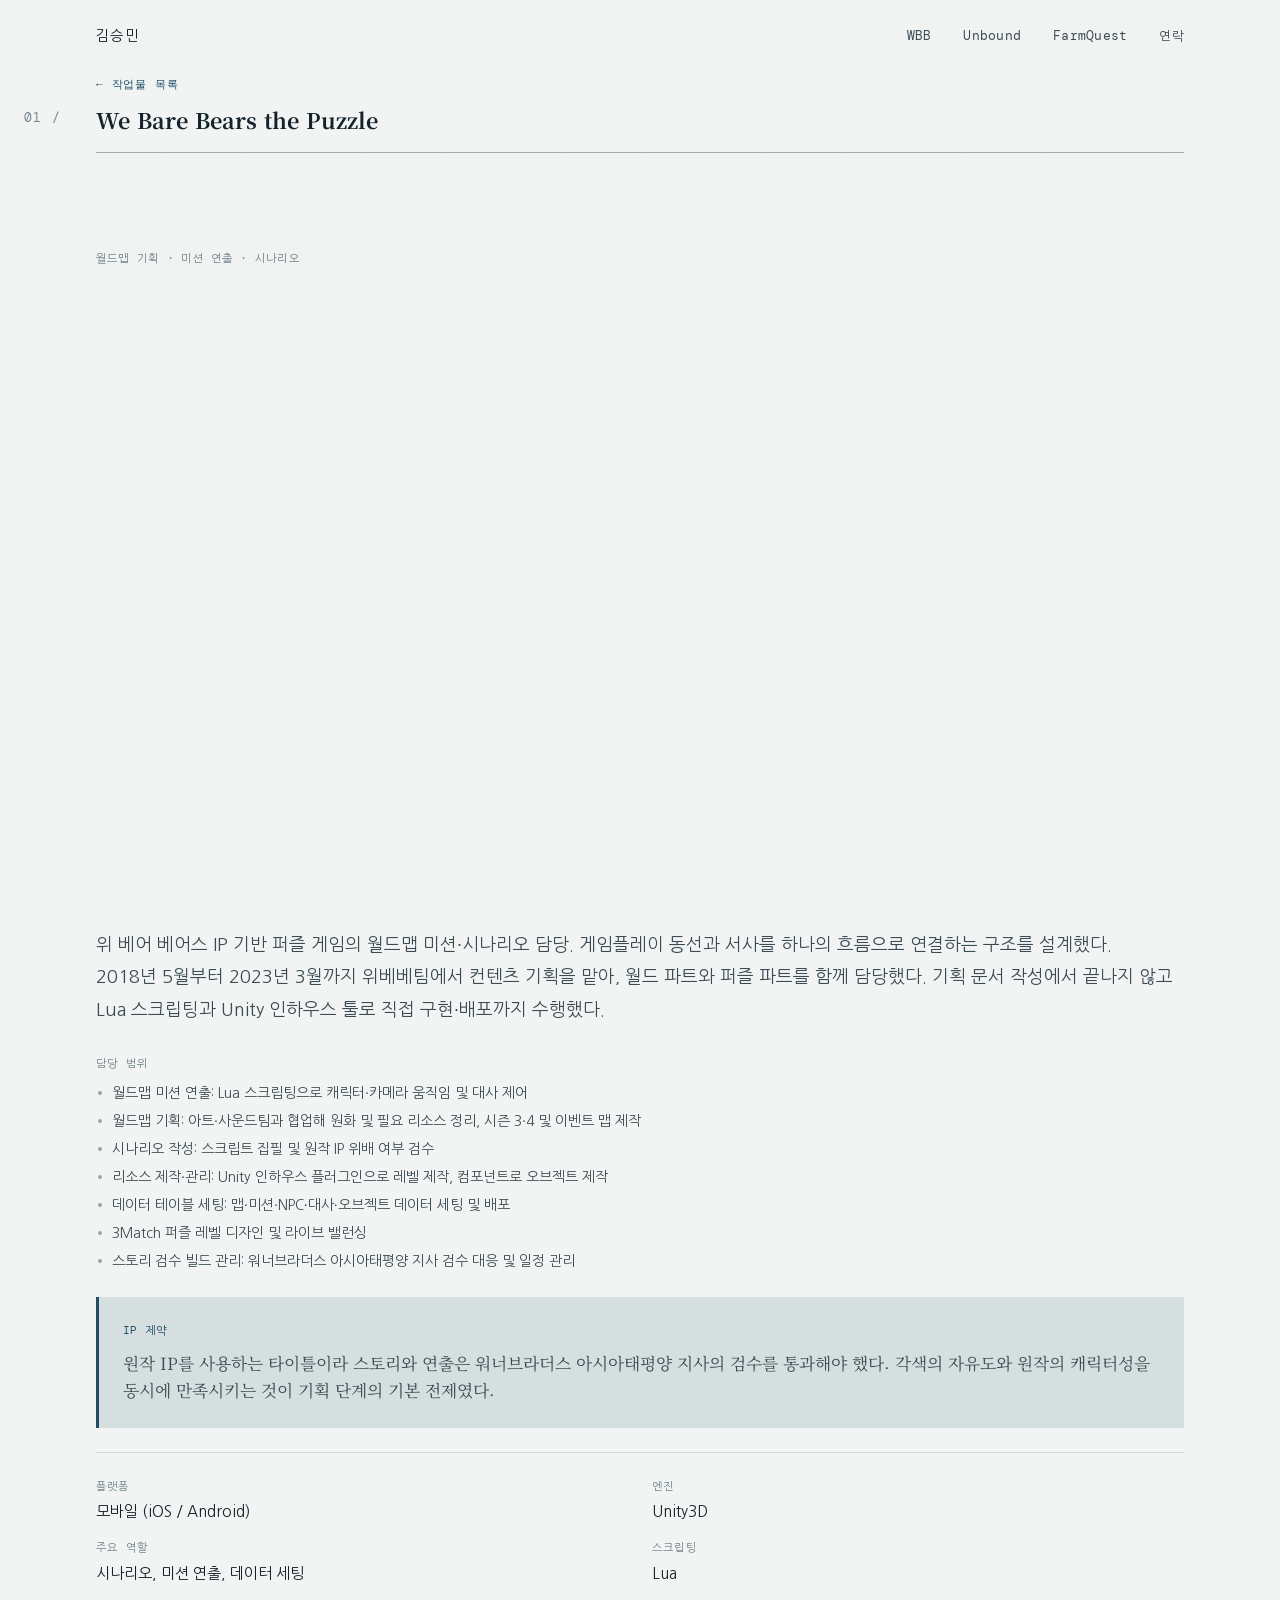
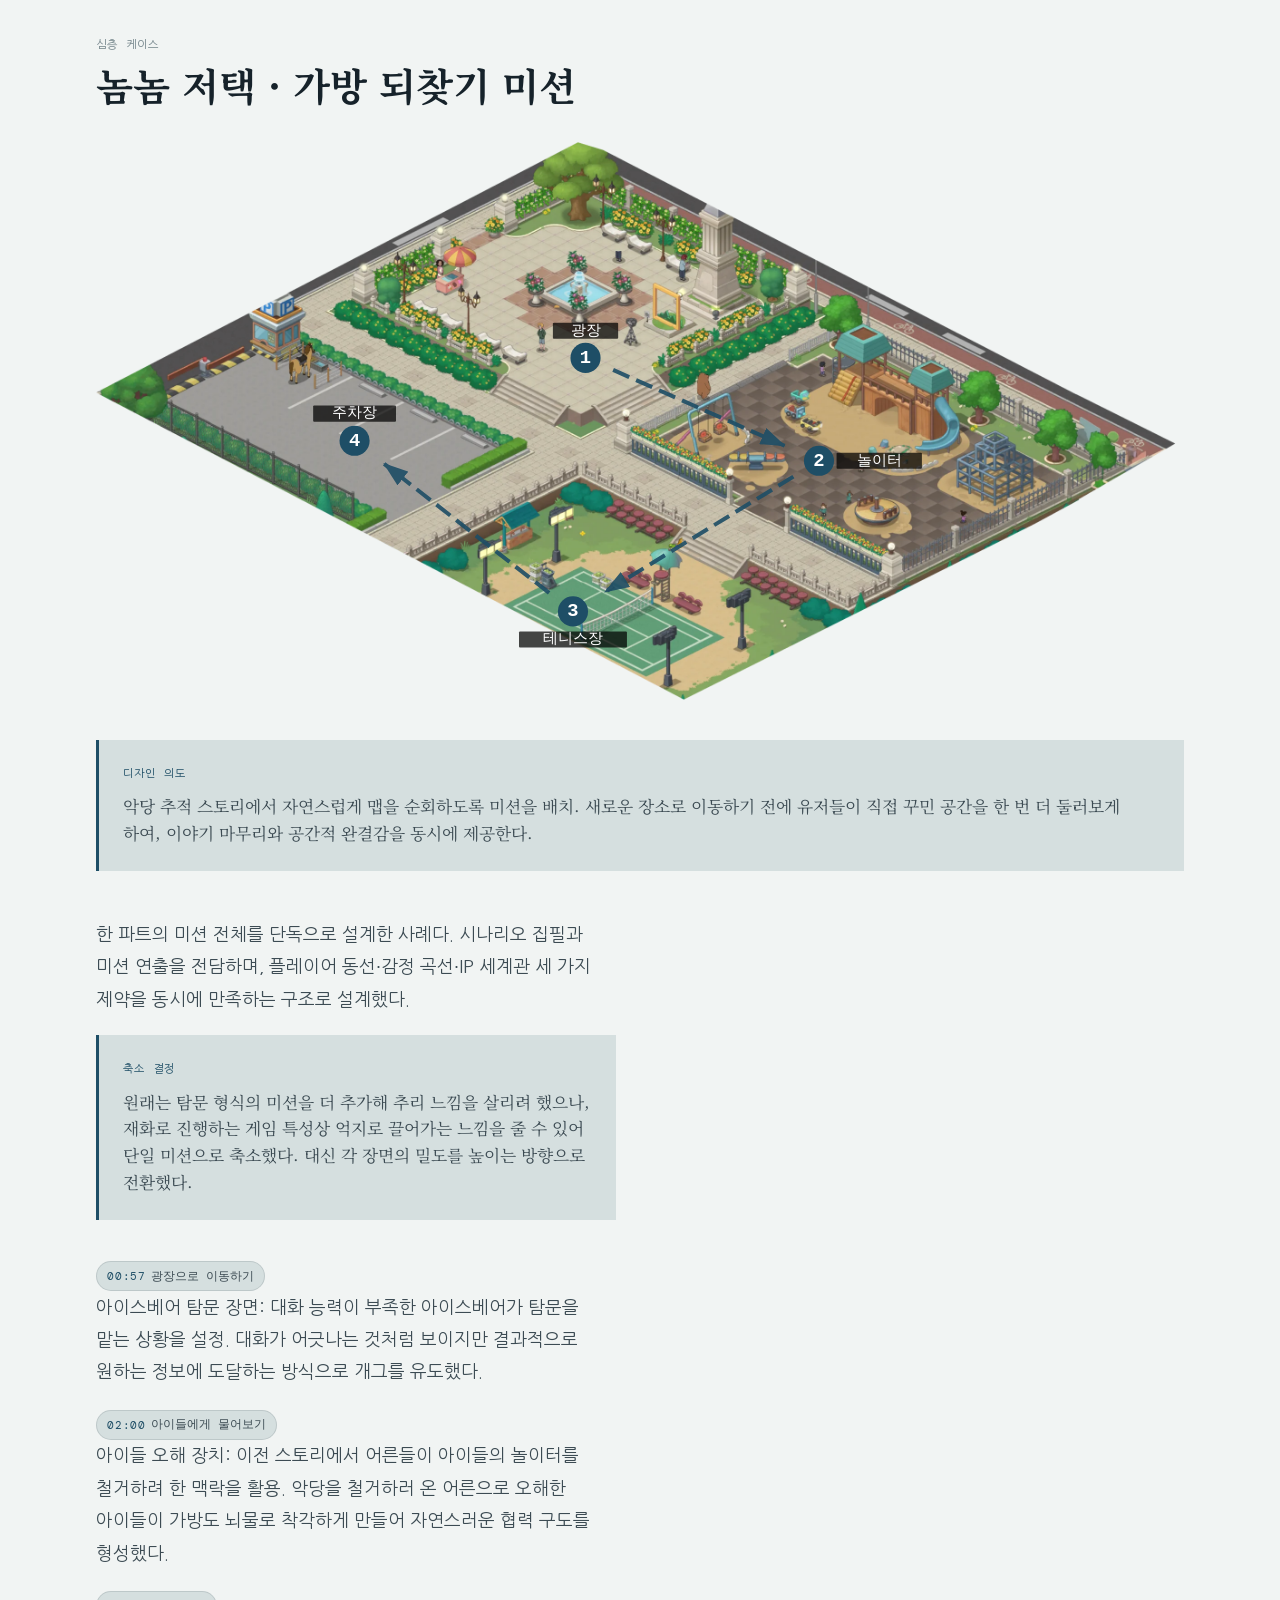
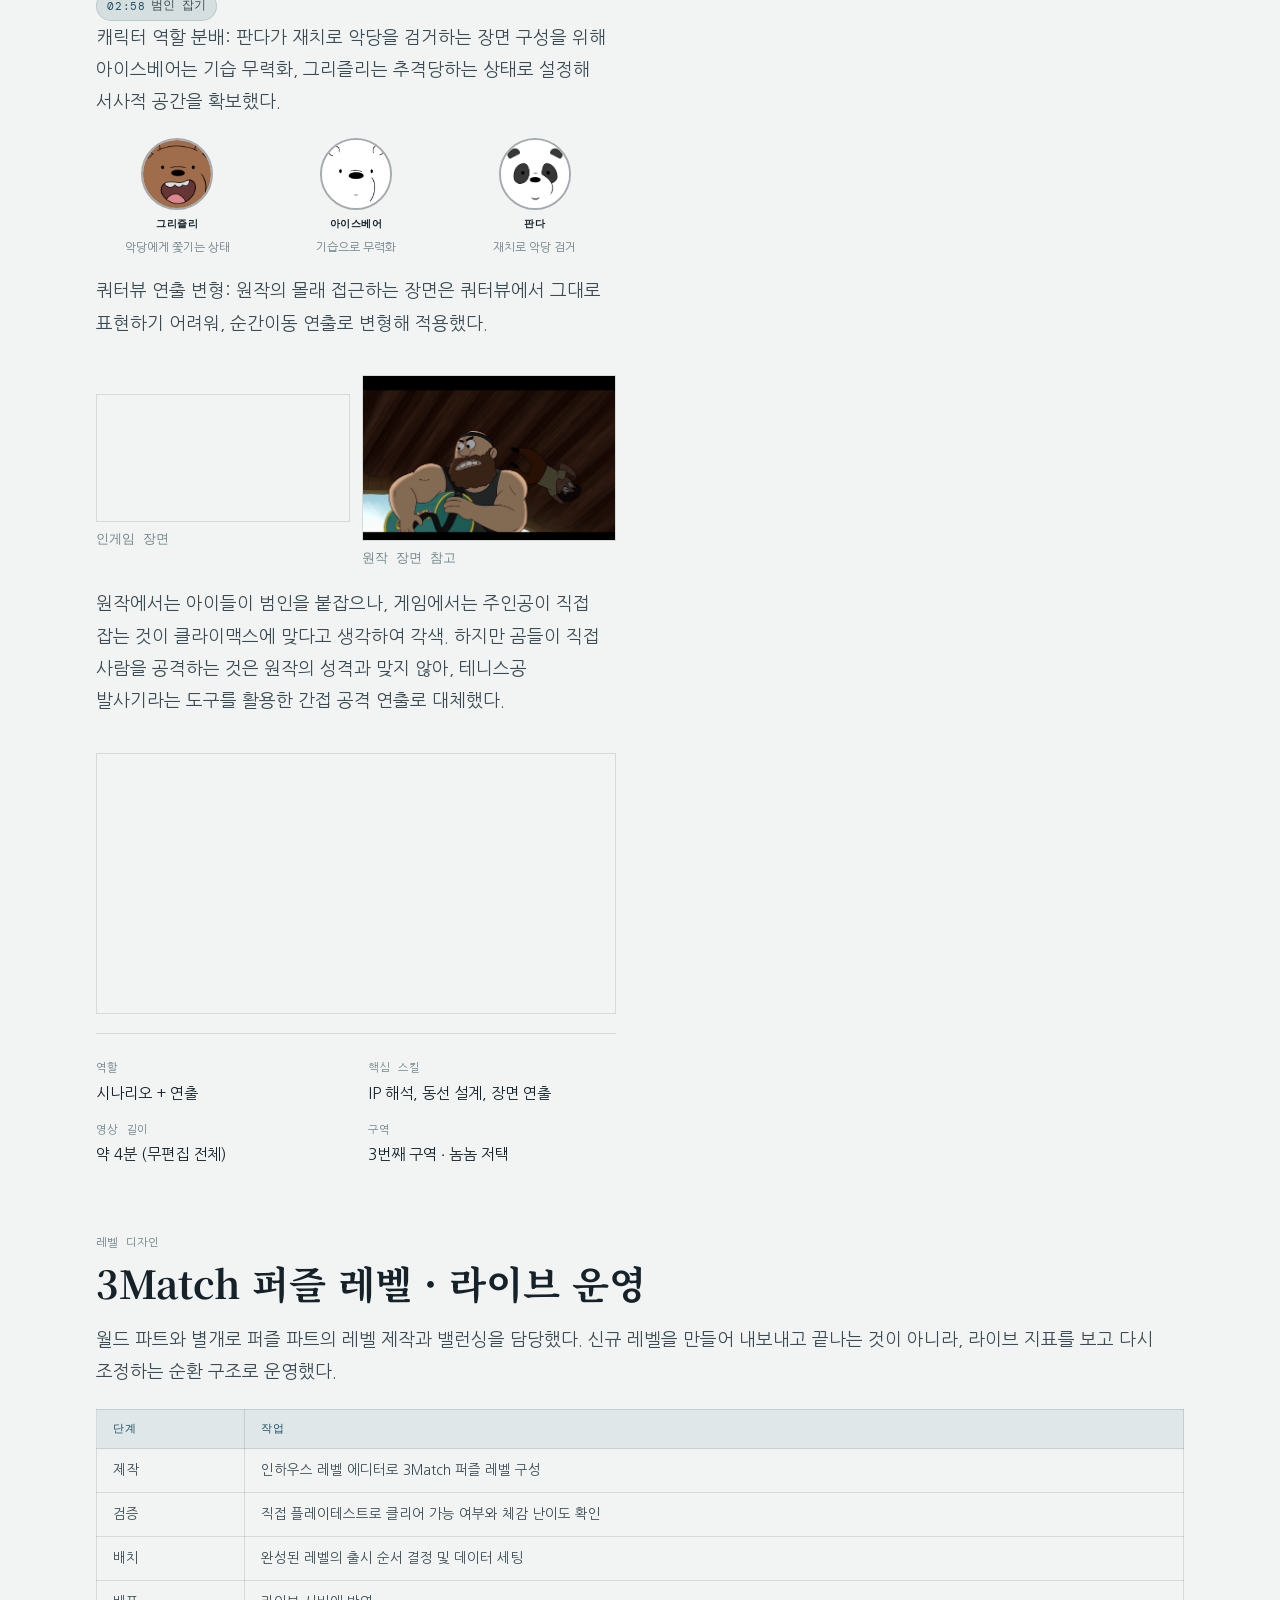
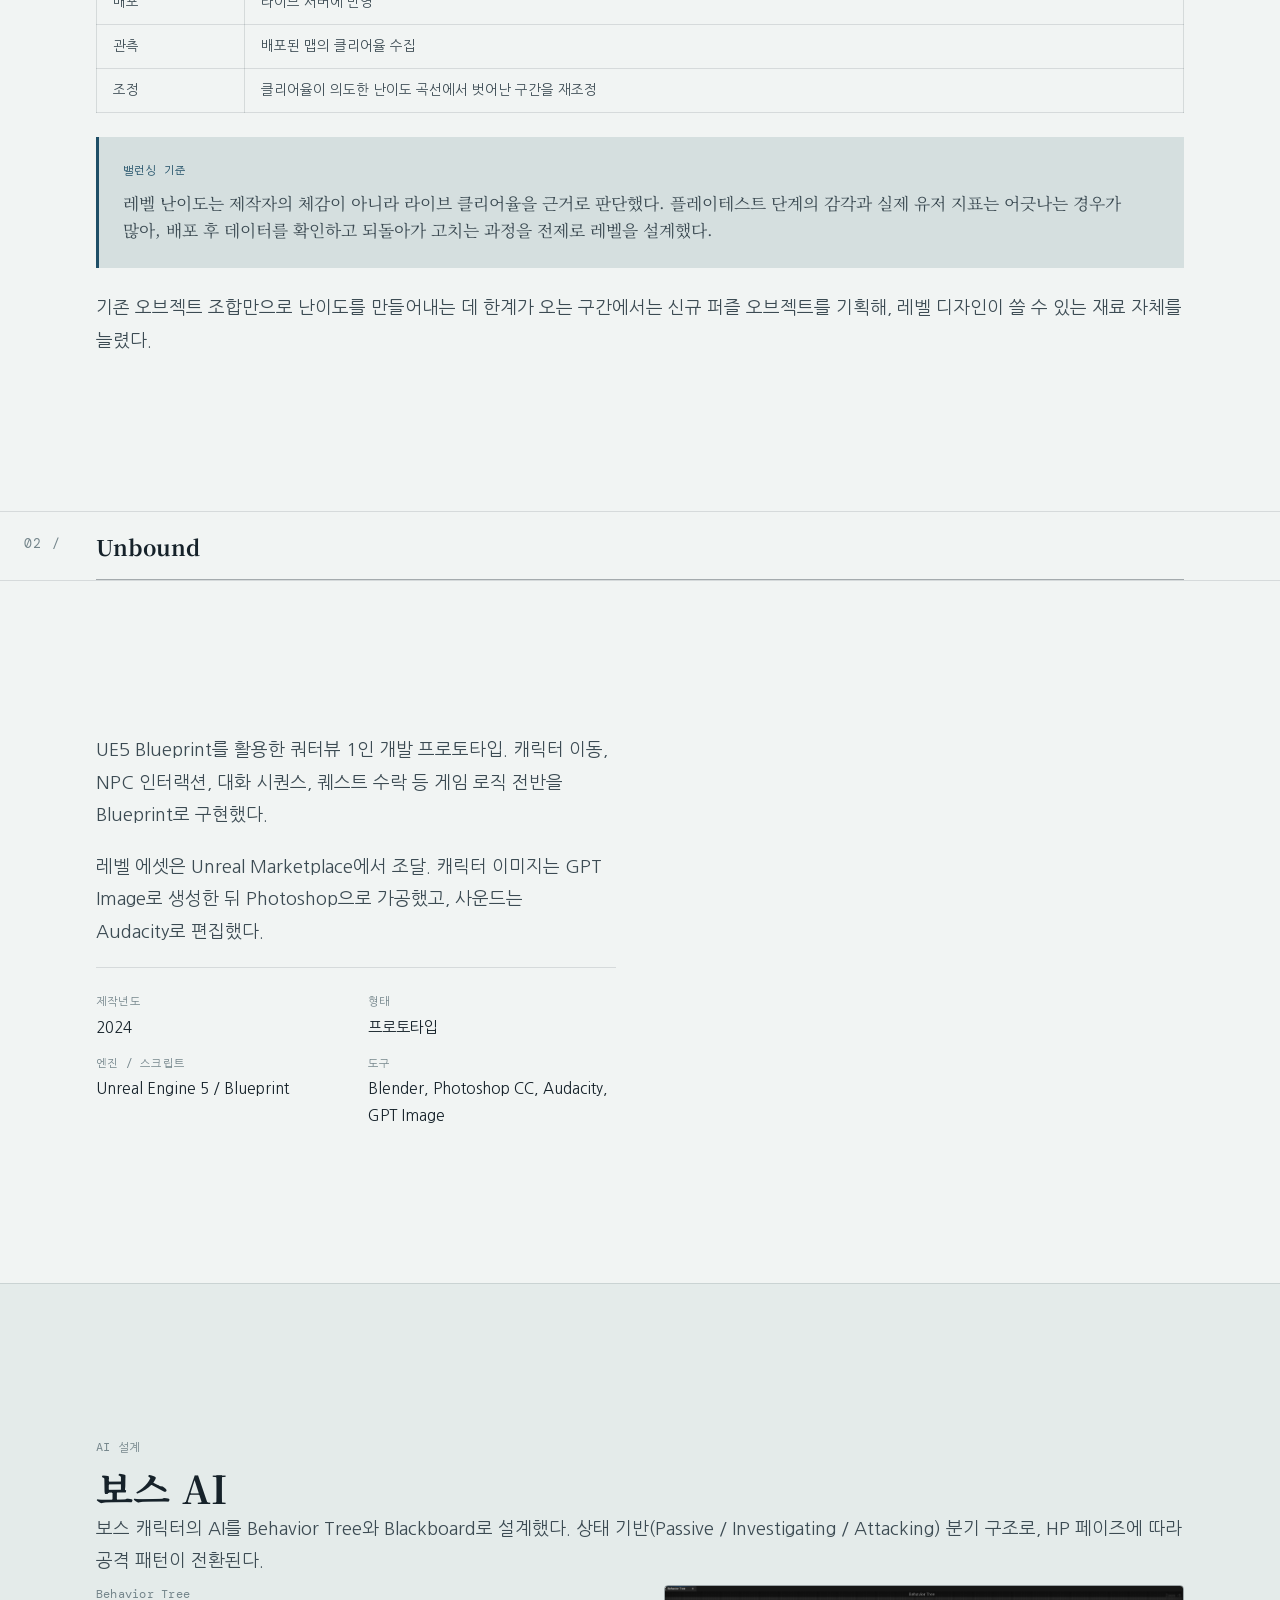
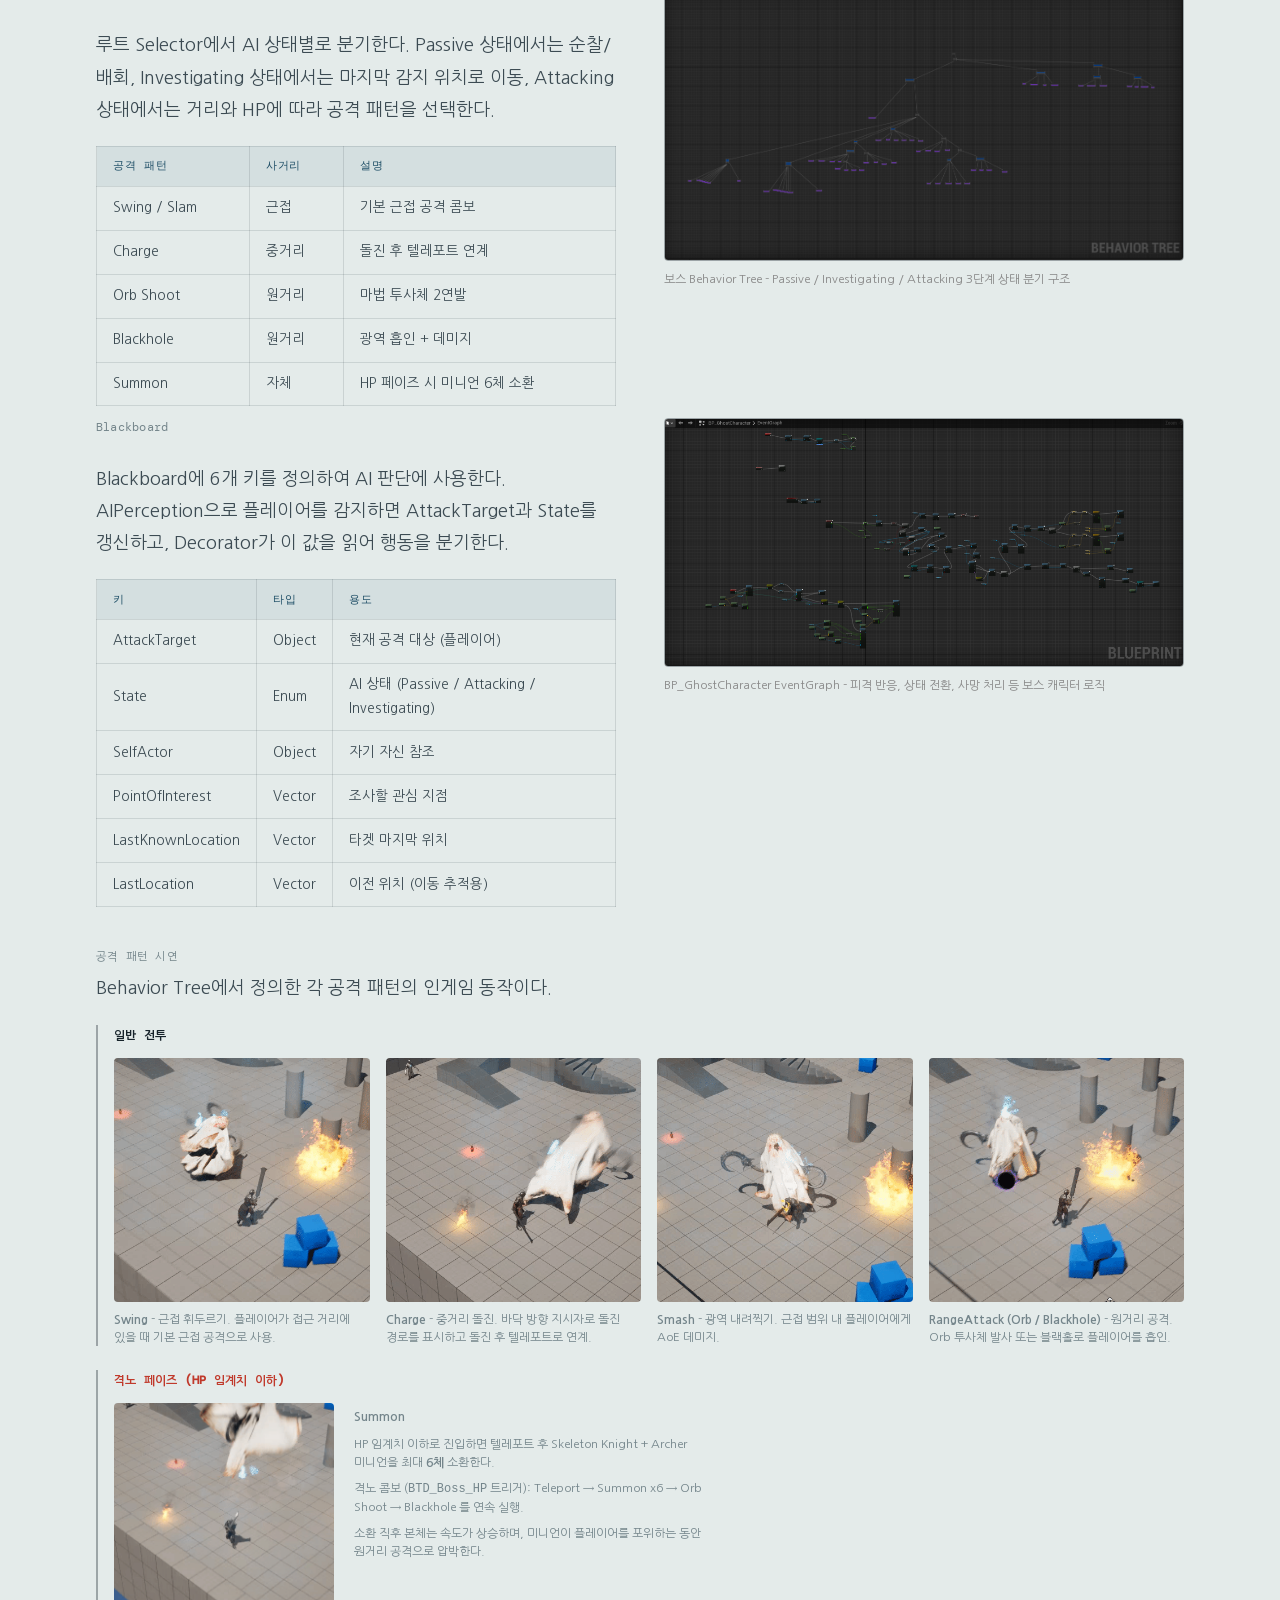
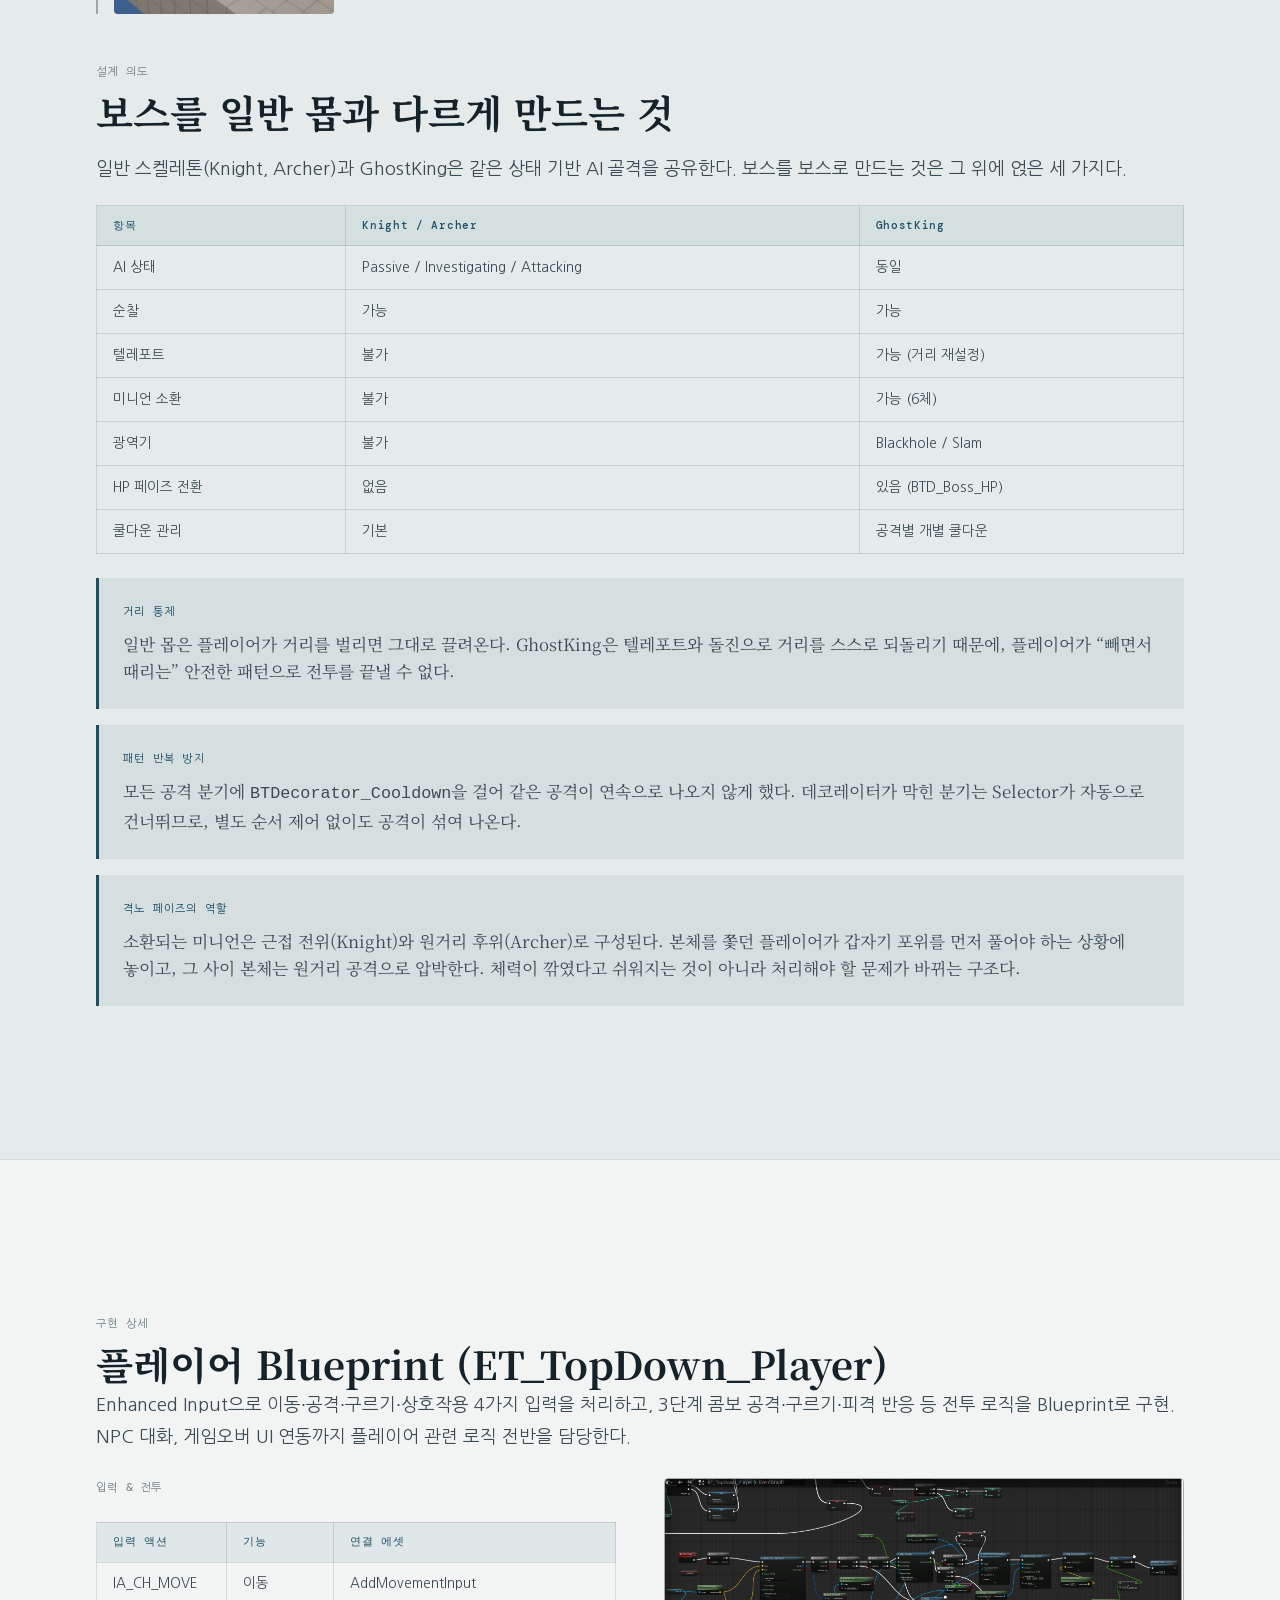
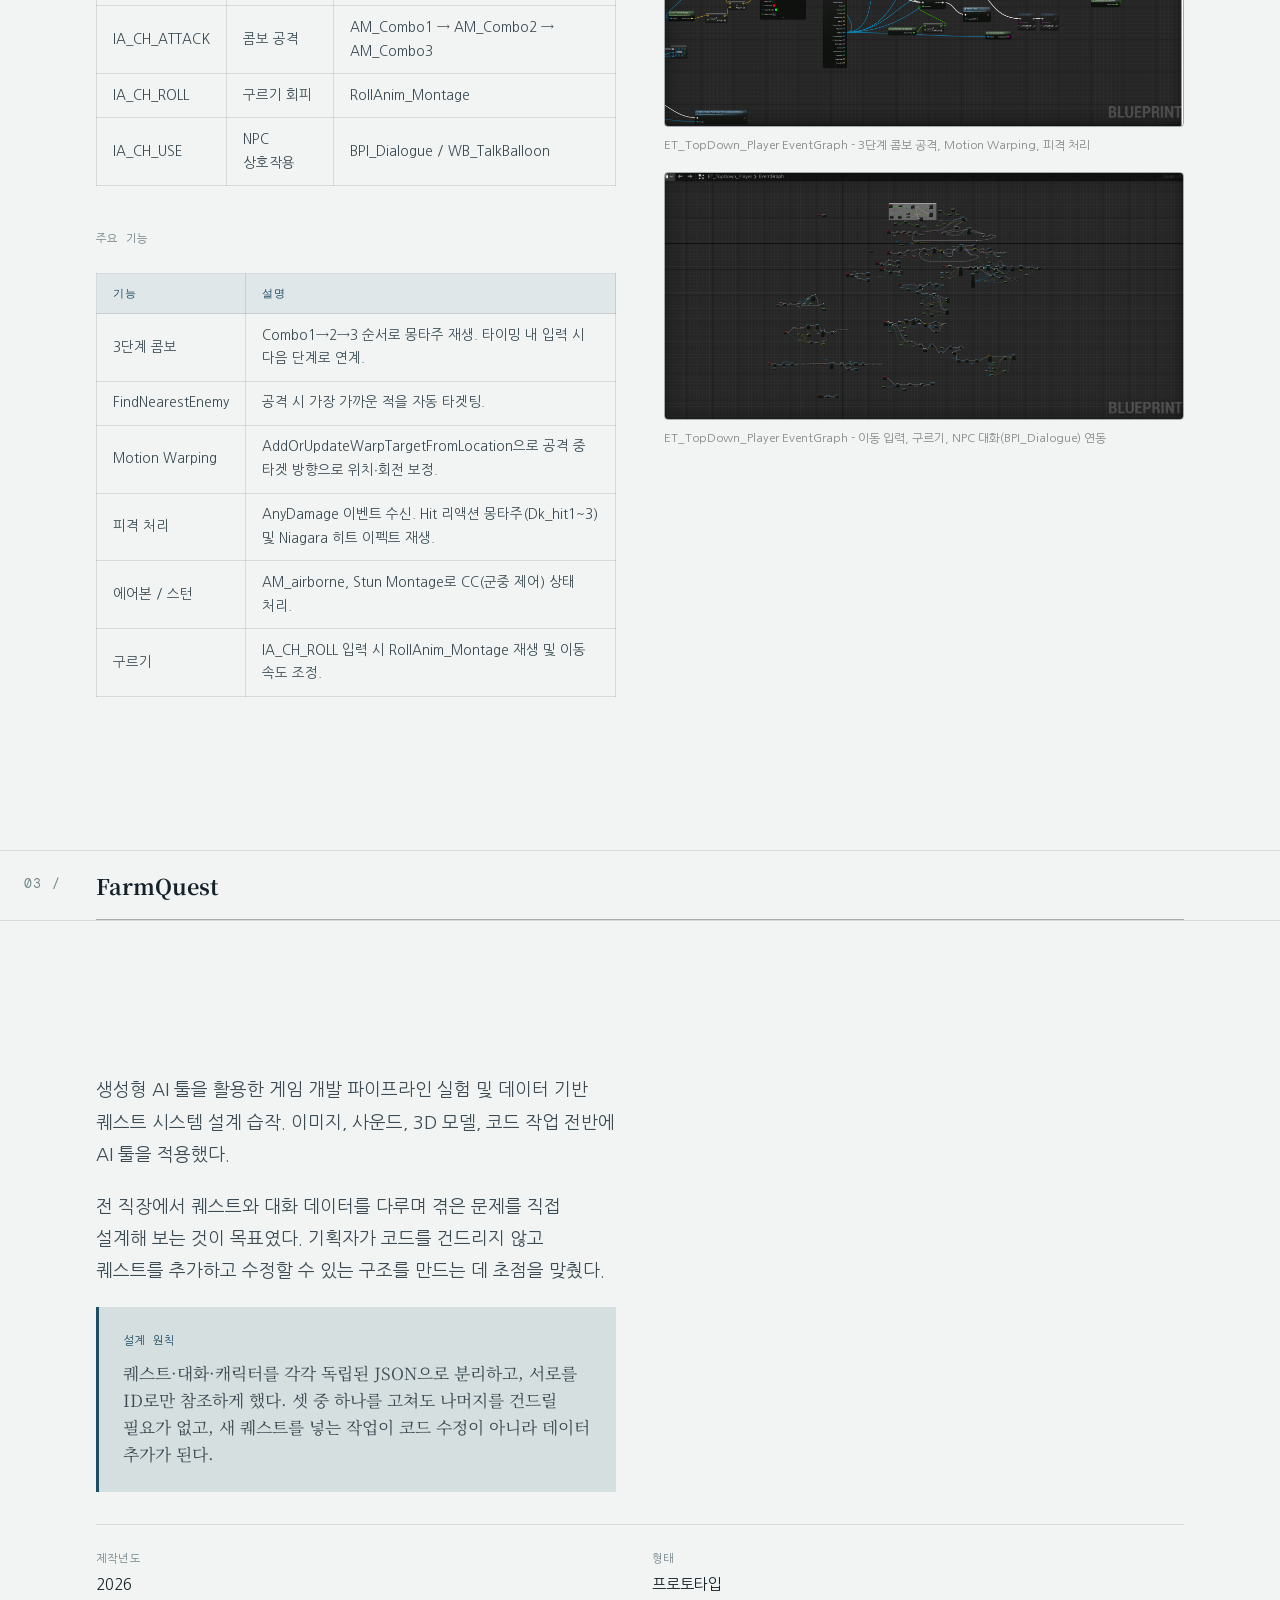
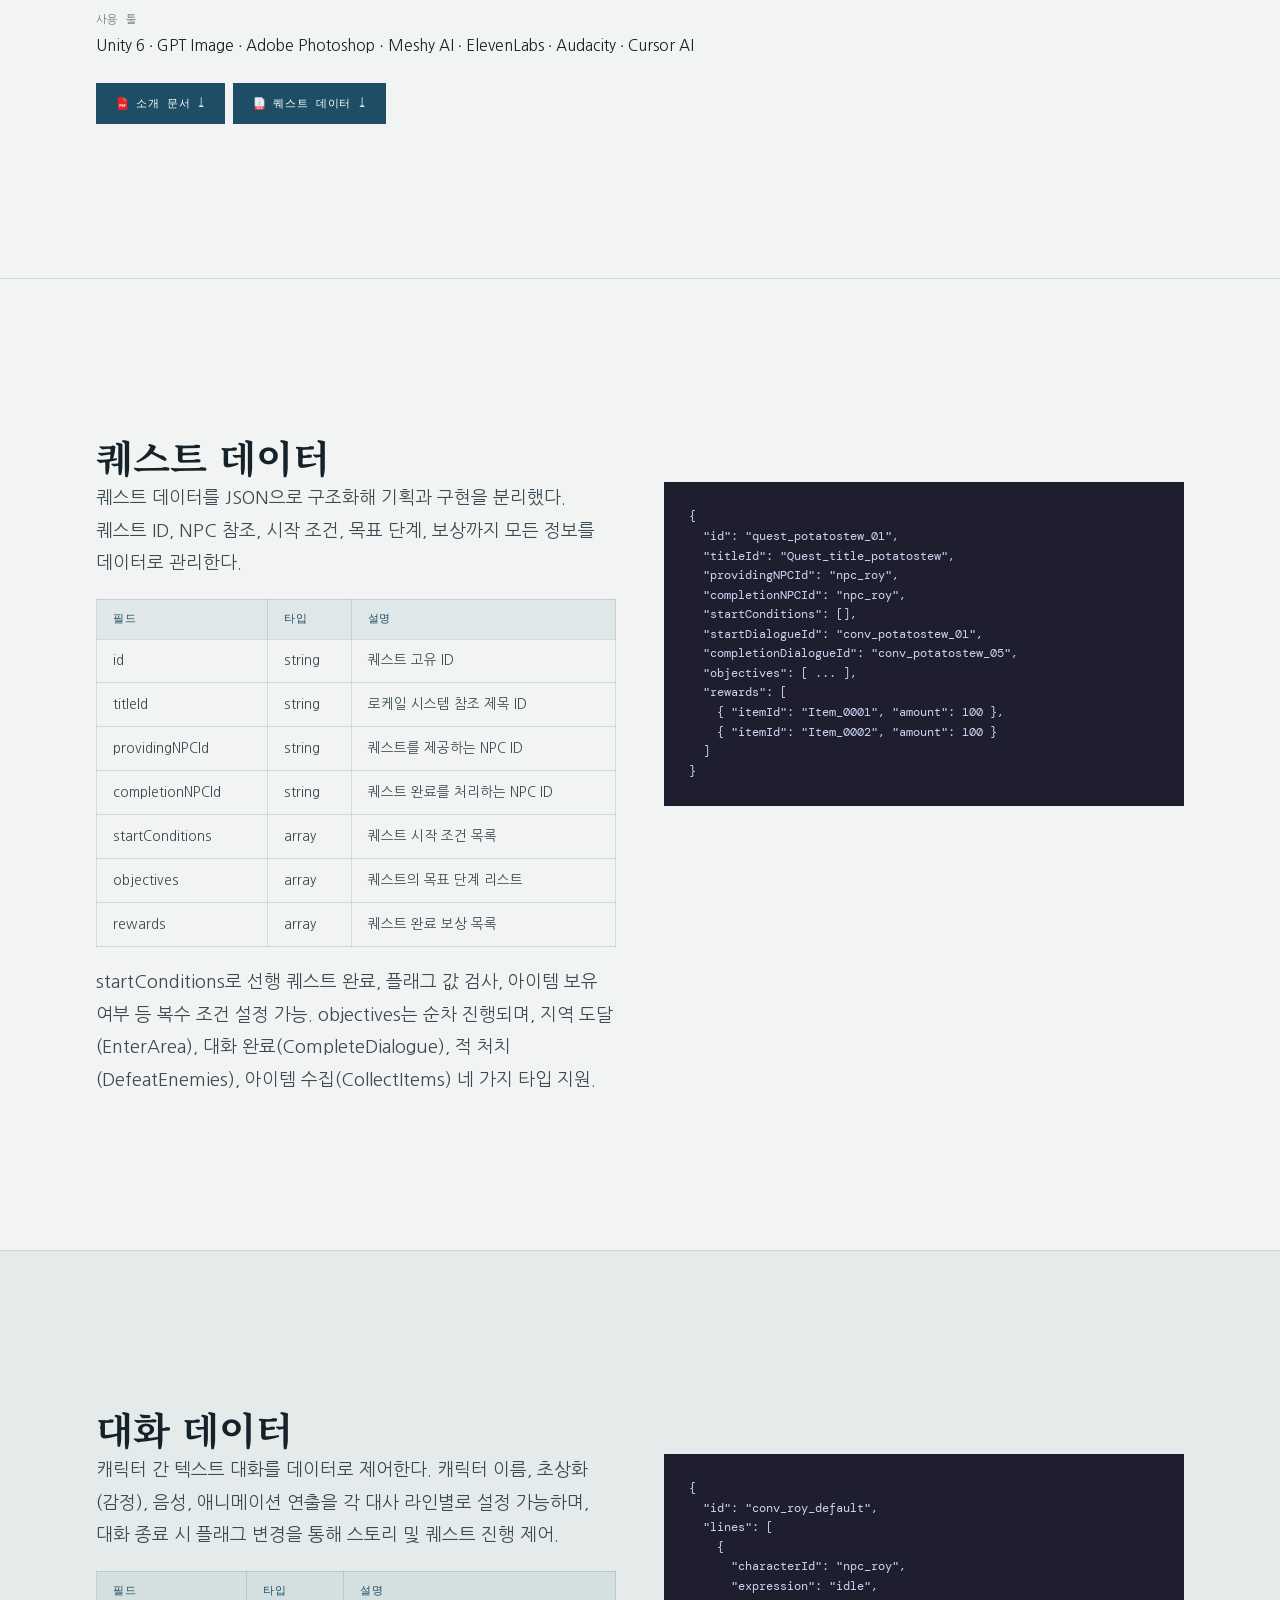
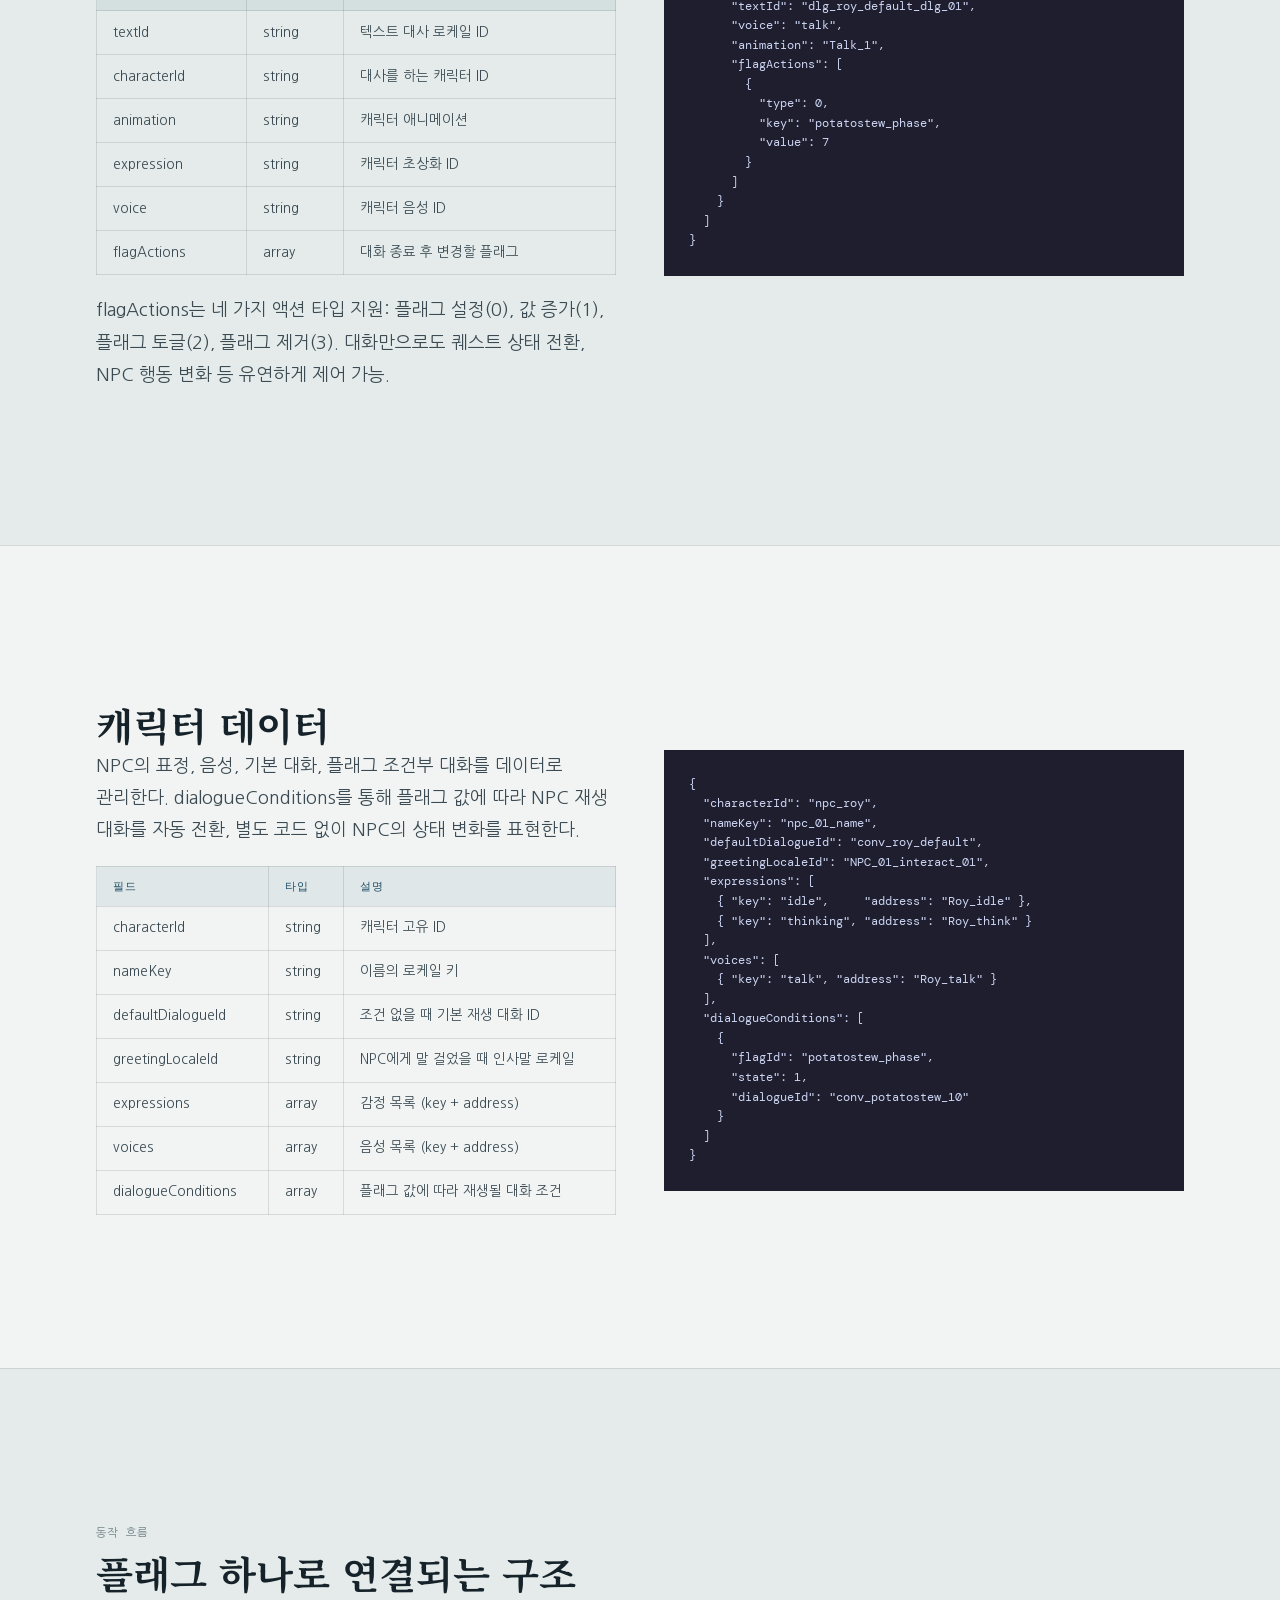
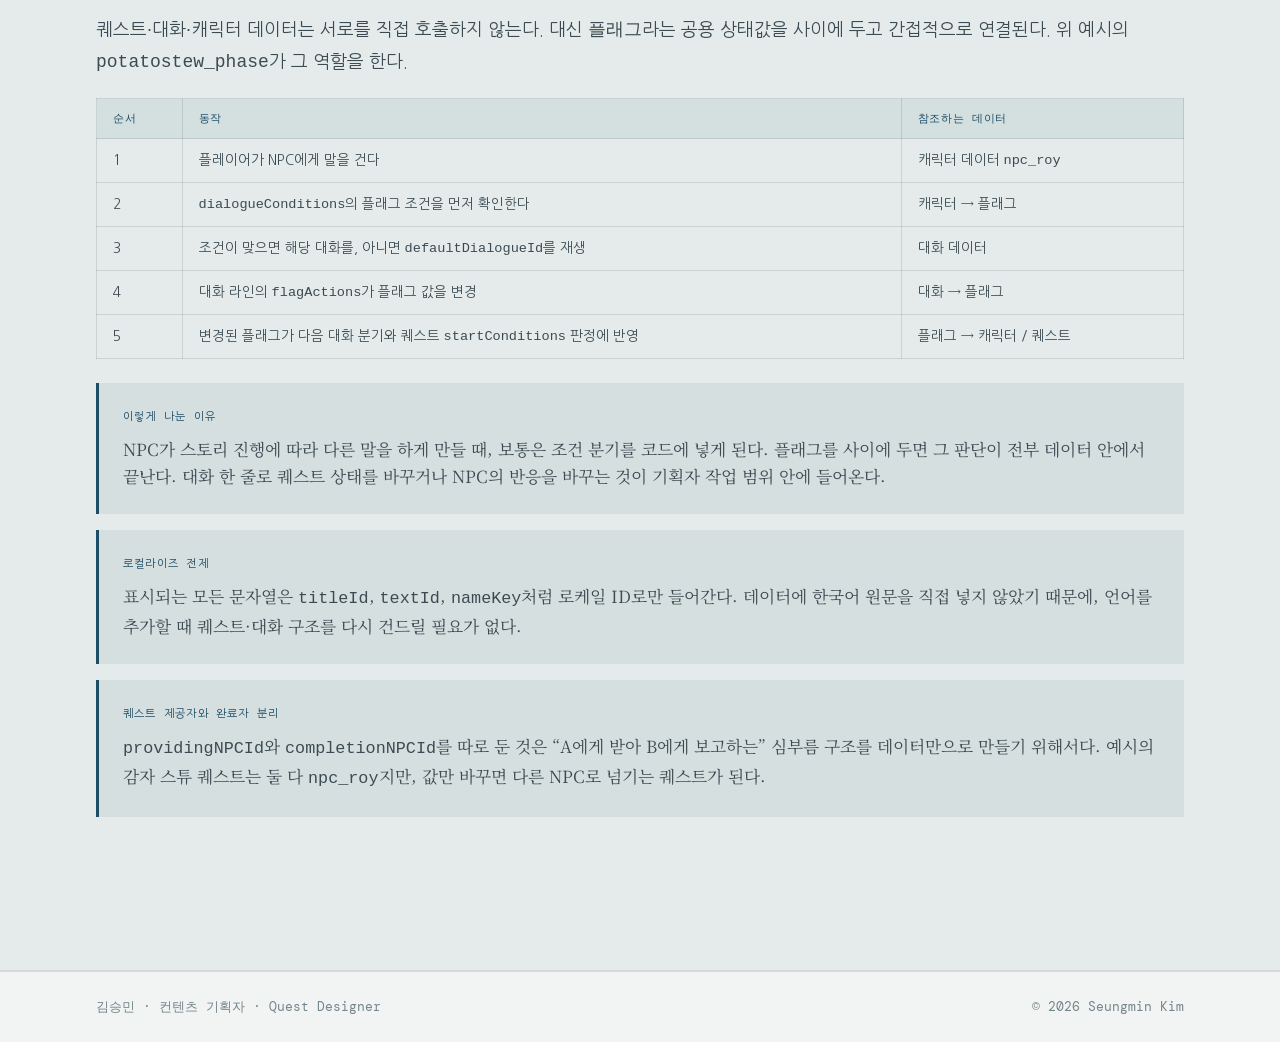
==== works.html @ 744b4ca2 "asd" ====
<!doctype html>
<html lang="ko">
<head>
  <meta charset="UTF-8">
  <meta name="viewport" content="width=device-width, initial-scale=1.0">
  <title>작업물 · 김승민</title>
  <meta name="description" content="김승민의 작업물 상세 페이지">
  <link href="https://fonts.googleapis.com/css2?family=DM+Mono:wght@400;500&family=Noto+Serif+KR:wght@600;700;900&display=swap" rel="stylesheet">
  <link rel="stylesheet" href="styles.css">
</head>
<body>

<!-- Top nav -->
<header id="nav" class="has-border">
  <a href="index.html" class="nav-name">김승민</a>
  <ul class="nav-links">
    <li><a href="#wbb">WBB</a></li>
    <li><a href="#unreal">Unbound</a></li>
    <li><a href="#farmquest">FarmQuest</a></li>
    <li><a href="index.html#contact">연락</a></li>
  </ul>
</header>

<!-- ============================================================
     PROJECT 01: WE BARE BEARS THE PUZZLE
     ============================================================ -->
<section id="wbb" class="work-section">
  <div class="chapter-sticky" style="position:sticky;top:3.7rem;z-index:50;background:var(--bg);">
    <div class="section-inner wide">
      <a href="index.html#projects" class="back-link" style="margin-bottom:0.4rem;">&larr; 작업물 목록</a>
      <div class="chapter-header">
        <span class="chapter-num">01 /</span>
        <span class="chapter-label">We Bare Bears the Puzzle</span>
      </div>
    </div>
  </div>

  <article class="work-block">
    <div class="section-inner wide">
      <div class="proj-subtitle">월드맵 기획 · 미션 연출 · 시나리오</div>

      <!-- 영상 -->
      <div class="video-embed-work" style="margin-top:1.5rem;">
        <iframe loading="lazy" src="https://www.youtube.com/embed/gOQyfDVSrdE" title="위베베 미션 연출 편집본" allow="accelerometer; autoplay; clipboard-write; encrypted-media; gyroscope; picture-in-picture" allowfullscreen></iframe>
      </div>

      <!-- 개요 + 메타 -->
      <div style="margin-top:1.5rem;">
        <p class="proj-body">위 베어 베어스 IP 기반 퍼즐 게임의 월드맵 미션·시나리오 담당. 게임플레이 동선과 서사를 하나의 흐름으로 연결하는 구조를 설계했다.</p>
        <p class="proj-body">2018년 5월부터 2023년 3월까지 위베베팀에서 컨텐츠 기획을 맡아, 월드 파트와 퍼즐 파트를 함께 담당했다. 기획 문서 작성에서 끝나지 않고 Lua 스크립팅과 Unity 인하우스 툴로 직접 구현·배포까지 수행했다.</p>
        <div class="work-sub-header" style="margin-top:1.75rem;">
          <span class="work-sub-label">담당 범위</span>
        </div>
        <ul class="tl-duty-list" style="margin-top:0.5rem;">
          <li>월드맵 미션 연출: Lua 스크립팅으로 캐릭터·카메라 움직임 및 대사 제어</li>
          <li>월드맵 기획: 아트·사운드팀과 협업해 원화 및 필요 리소스 정리, 시즌 3·4 및 이벤트 맵 제작</li>
          <li>시나리오 작성: 스크립트 집필 및 원작 IP 위배 여부 검수</li>
          <li>리소스 제작·관리: Unity 인하우스 플러그인으로 레벨 제작, 컴포넌트로 오브젝트 제작</li>
          <li>데이터 테이블 세팅: 맵·미션·NPC·대사·오브젝트 데이터 세팅 및 배포</li>
          <li>3Match 퍼즐 레벨 디자인 및 라이브 밸런싱</li>
          <li>스토리 검수 빌드 관리: 워너브라더스 아시아태평양 지사 검수 대응 및 일정 관리</li>
        </ul>
        <div class="design-intent" style="margin-top:1.5rem;">
          <div class="intent-label">IP 제약</div>
          <p>원작 IP를 사용하는 타이틀이라 스토리와 연출은 워너브라더스 아시아태평양 지사의 검수를 통과해야 했다. 각색의 자유도와 원작의 캐릭터성을 동시에 만족시키는 것이 기획 단계의 기본 전제였다.</p>
        </div>
        <div class="proj-meta" style="margin-top:1.5rem;">
          <div class="meta-item">
            <span class="meta-label">플랫폼</span>
            <span class="meta-value">모바일 (iOS / Android)</span>
          </div>
          <div class="meta-item">
            <span class="meta-label">엔진</span>
            <span class="meta-value">Unity3D</span>
          </div>
          <div class="meta-item">
            <span class="meta-label">주요 역할</span>
            <span class="meta-value">시나리오, 미션 연출, 데이터 세팅</span>
          </div>
          <div class="meta-item">
            <span class="meta-label">스크립팅</span>
            <span class="meta-value">Lua</span>
          </div>
        </div>
      </div>

      <!-- 심층 케이스 헤더 -->
      <div class="work-sub-header" style="margin-top: 3rem;">
        <span class="work-sub-label">심층 케이스</span>
        <h3 class="work-sub-title">놈놈 저택 · 가방 되찾기 미션</h3>
      </div>

      <!-- 동선 맵 -->
      <svg class="wbb-map-svg" viewBox="0 0 4334 2222" style="margin-top:2rem;" role="img" aria-label="놈놈 저택 월드맵 - 미션 동선: 광장 > 놀이터 > 테니스장 > 주차장">
        <image href="image/WBB/wbbmap.webp" x="0" y="0" width="4334" height="2222"/>
        <defs>
          <marker id="wbb-arrow" markerUnits="userSpaceOnUse" markerWidth="100" markerHeight="70" refX="95" refY="35" orient="auto">
            <polygon points="0 0, 100 35, 0 70" fill="#1E4E66"/>
          </marker>
        </defs>
        <!-- 1: 광장 -> 놀이터 -->
        <line x1="2060" y1="908" x2="2743" y2="1210" stroke="#1E4E66" stroke-width="16" stroke-dasharray="70 30" marker-end="url(#wbb-arrow)" opacity="0.9"/>
        <!-- 2: 놀이터 -> 테니스장 -->
        <line x1="2778" y1="1333" x2="2028" y2="1792" stroke="#1E4E66" stroke-width="16" stroke-dasharray="70 30" marker-end="url(#wbb-arrow)" opacity="0.9"/>
        <!-- 3: 테니스장 -> 주차장 -->
        <line x1="1805" y1="1796" x2="1148" y2="1282" stroke="#1E4E66" stroke-width="16" stroke-dasharray="70 30" marker-end="url(#wbb-arrow)" opacity="0.9"/>
        <!-- 1 광장 (label above) -->
        <circle cx="1950" cy="860" r="60" fill="#1E4E66"/>
        <text x="1950" y="860" fill="white" font-size="75" font-family="monospace" text-anchor="middle" dominant-baseline="middle" font-weight="bold">1</text>
        <rect x="1820" y="720" width="260" height="64" fill="rgba(0,0,0,0.72)" rx="4"/>
        <text x="1950" y="752" fill="white" font-size="58" font-family="monospace" text-anchor="middle" dominant-baseline="middle">광장</text>
        <!-- 2 놀이터 (label right) -->
        <circle cx="2880" cy="1270" r="60" fill="#1E4E66"/>
        <text x="2880" y="1270" fill="white" font-size="75" font-family="monospace" text-anchor="middle" dominant-baseline="middle" font-weight="bold">2</text>
        <rect x="2950" y="1238" width="340" height="64" fill="rgba(0,0,0,0.72)" rx="4"/>
        <text x="3120" y="1270" fill="white" font-size="58" font-family="monospace" text-anchor="middle" dominant-baseline="middle">놀이터</text>
        <!-- 3 테니스장 (label below) -->
        <circle cx="1900" cy="1870" r="60" fill="#1E4E66"/>
        <text x="1900" y="1870" fill="white" font-size="75" font-family="monospace" text-anchor="middle" dominant-baseline="middle" font-weight="bold">3</text>
        <rect x="1685" y="1950" width="430" height="64" fill="rgba(0,0,0,0.72)" rx="4"/>
        <text x="1900" y="1982" fill="white" font-size="58" font-family="monospace" text-anchor="middle" dominant-baseline="middle">테니스장</text>
        <!-- 4 주차장 (label above) -->
        <circle cx="1030" cy="1190" r="60" fill="#1E4E66"/>
        <text x="1030" y="1190" fill="white" font-size="75" font-family="monospace" text-anchor="middle" dominant-baseline="middle" font-weight="bold">4</text>
        <rect x="865" y="1050" width="330" height="64" fill="rgba(0,0,0,0.72)" rx="4"/>
        <text x="1030" y="1082" fill="white" font-size="58" font-family="monospace" text-anchor="middle" dominant-baseline="middle">주차장</text>
      </svg>

      <!-- 미션 동선 설명 (맵 하단) -->
      <div style="margin-top:2.5rem;">
        <div class="design-intent">
          <div class="intent-label">디자인 의도</div>
          <p>악당 추적 스토리에서 자연스럽게 맵을 순회하도록 미션을 배치. 새로운 장소로 이동하기 전에 유저들이 직접 꾸민 공간을 한 번 더 둘러보게 하여, 이야기 마무리와 공간적 완결감을 동시에 제공한다.</p>
        </div>
      </div>

      <div class="work-two-col" style="margin-top:3rem;">
        <div class="work-col-text">
          <p class="proj-body">한 파트의 미션 전체를 단독으로 설계한 사례다. 시나리오 집필과 미션 연출을 전담하며, 플레이어 동선·감정 곡선·IP 세계관 세 가지 제약을 동시에 만족하는 구조로 설계했다.</p>
          <div class="design-intent" style="margin-bottom:1.25rem;">
            <div class="intent-label">축소 결정</div>
            <p>원래는 탐문 형식의 미션을 더 추가해 추리 느낌을 살리려 했으나, 재화로 진행하는 게임 특성상 억지로 끌어가는 느낌을 줄 수 있어 단일 미션으로 축소했다. 대신 각 장면의 밀도를 높이는 방향으로 전환했다.</p>
          </div>
          <p class="proj-body">
            <button type="button" class="video-chapter-item" onclick="seekWbbPlayer(57)"><span class="chapter-time">00:57</span><span class="chapter-name">광장으로 이동하기</span></button>
            <br>아이스베어 탐문 장면: 대화 능력이 부족한 아이스베어가 탐문을 맡는 상황을 설정. 대화가 어긋나는 것처럼 보이지만 결과적으로 원하는 정보에 도달하는 방식으로 개그를 유도했다.
          </p>
          <p class="proj-body">
            <button type="button" class="video-chapter-item" onclick="seekWbbPlayer(120)"><span class="chapter-time">02:00</span><span class="chapter-name">아이들에게 물어보기</span></button>
            <br>아이들 오해 장치: 이전 스토리에서 어른들이 아이들의 놀이터를 철거하려 한 맥락을 활용. 악당을 철거하러 온 어른으로 오해한 아이들이 가방도 뇌물로 착각하게 만들어 자연스러운 협력 구도를 형성했다.
          </p>
          <p class="proj-body">
            <button type="button" class="video-chapter-item" onclick="seekWbbPlayer(178)"><span class="chapter-time">02:58</span><span class="chapter-name">범인 잡기</span></button>
            <br>캐릭터 역할 분배: 판다가 재치로 악당을 검거하는 장면 구성을 위해 아이스베어는 기습 무력화, 그리즐리는 추격당하는 상태로 설정해 서사적 공간을 확보했다.
          </p>
          <div class="bear-portraits">
            <div class="bear-portrait">
              <img src="image/WBB/grizzly.png" alt="그리즐리" loading="lazy">
              <span class="bear-name">그리즐리</span>
              <span class="bear-role">악당에게 쫓기는 상태</span>
            </div>
            <div class="bear-portrait">
              <img src="image/WBB/icebear.jpg" alt="아이스베어" loading="lazy">
              <span class="bear-name">아이스베어</span>
              <span class="bear-role">기습으로 무력화</span>
            </div>
            <div class="bear-portrait">
              <img src="image/WBB/panda.jpg" alt="판다" loading="lazy">
              <span class="bear-name">판다</span>
              <span class="bear-role">재치로 악당 검거</span>
            </div>
          </div>
          <p class="proj-body">쿼터뷰 연출 변형: 원작의 몰래 접근하는 장면은 쿼터뷰에서 그대로 표현하기 어려워, 순간이동 연출로 변형해 적용했다.</p>
          <div class="scene-compare">
            <figure>
              <video autoplay loop muted playsinline preload="metadata" aria-label="아이스베어 기습 무력화 - 인게임 장면">
                <source src="image/WBB/ambush.mp4" type="video/mp4">
              </video>
              <figcaption>인게임 장면</figcaption>
            </figure>
            <figure>
              <img src="image/WBB/ambush.webp" alt="원작 참고 장면" loading="lazy">
              <figcaption>원작 장면 참고</figcaption>
            </figure>
          </div>
          <p class="proj-body">원작에서는 아이들이 범인을 붙잡으나, 게임에서는 주인공이 직접 잡는 것이 클라이맥스에 맞다고 생각하여 각색. 하지만 곰들이 직접 사람을 공격하는 것은 원작의 성격과 맞지 않아, 테니스공 발사기라는 도구를 활용한 간접 공격 연출로 대체했다.</p>
          <video autoplay loop muted playsinline preload="metadata" class="scene-gif" aria-label="판다가 테니스공 발사기로 악당을 검거하는 장면">
            <source src="image/WBB/tenisball.mp4" type="video/mp4">
          </video>
          <div class="proj-meta">
            <div class="meta-item">
              <span class="meta-label">역할</span>
              <span class="meta-value">시나리오 + 연출</span>
            </div>
            <div class="meta-item">
              <span class="meta-label">핵심 스킬</span>
              <span class="meta-value">IP 해석, 동선 설계, 장면 연출</span>
            </div>
            <div class="meta-item">
              <span class="meta-label">영상 길이</span>
              <span class="meta-value">약 4분 (무편집 전체)</span>
            </div>
            <div class="meta-item">
              <span class="meta-label">구역</span>
              <span class="meta-value">3번째 구역 · 놈놈 저택</span>
            </div>
          </div>
        </div>
        <div class="work-col-media" style="position:sticky;top:10rem;">
          <div class="video-embed-work">
            <iframe id="wbb-player" src="https://www.youtube.com/embed/_a41Ebx1kq4?enablejsapi=1" title="놈놈 저택 가방 되찾기 무편집본" allow="accelerometer; autoplay; clipboard-write; encrypted-media; gyroscope; picture-in-picture" allowfullscreen></iframe>
          </div>
        </div>
      </div>

      <!-- 퍼즐 레벨 디자인 -->
      <div class="work-sub-header" style="margin-top:4rem;">
        <span class="work-sub-label">레벨 디자인</span>
        <h3 class="work-sub-title">3Match 퍼즐 레벨 · 라이브 운영</h3>
      </div>
      <p class="proj-body" style="margin-top:1rem;">월드 파트와 별개로 퍼즐 파트의 레벨 제작과 밸런싱을 담당했다. 신규 레벨을 만들어 내보내고 끝나는 것이 아니라, 라이브 지표를 보고 다시 조정하는 순환 구조로 운영했다.</p>

      <div class="data-table" style="margin-top:1.25rem;">
        <table>
          <thead>
            <tr><th>단계</th><th>작업</th></tr>
          </thead>
          <tbody>
            <tr><td>제작</td><td>인하우스 레벨 에디터로 3Match 퍼즐 레벨 구성</td></tr>
            <tr><td>검증</td><td>직접 플레이테스트로 클리어 가능 여부와 체감 난이도 확인</td></tr>
            <tr><td>배치</td><td>완성된 레벨의 출시 순서 결정 및 데이터 세팅</td></tr>
            <tr><td>배포</td><td>라이브 서버에 반영</td></tr>
            <tr><td>관측</td><td>배포된 맵의 클리어율 수집</td></tr>
            <tr><td>조정</td><td>클리어율이 의도한 난이도 곡선에서 벗어난 구간을 재조정</td></tr>
          </tbody>
        </table>
      </div>

      <div class="design-intent" style="margin-top:1.5rem;">
        <div class="intent-label">밸런싱 기준</div>
        <p>레벨 난이도는 제작자의 체감이 아니라 라이브 클리어율을 근거로 판단했다. 플레이테스트 단계의 감각과 실제 유저 지표는 어긋나는 경우가 많아, 배포 후 데이터를 확인하고 되돌아가 고치는 과정을 전제로 레벨을 설계했다.</p>
      </div>

      <p class="proj-body" style="margin-top:1.5rem;">기존 오브젝트 조합만으로 난이도를 만들어내는 데 한계가 오는 구간에서는 신규 퍼즐 오브젝트를 기획해, 레벨 디자인이 쓸 수 있는 재료 자체를 늘렸다.</p>

    </div>
  </article>
</section>

<!-- ============================================================
     PROJECT 02: UNREAL QUARTER-VIEW
     ============================================================ -->
<section id="unreal" class="work-section">
  <div class="chapter-sticky" style="position:sticky;top:3.7rem;z-index:50;background:var(--bg);">
    <div class="section-inner wide">
      <div class="chapter-header">
        <span class="chapter-num">02 /</span>
        <span class="chapter-label">Unbound</span>
      </div>
    </div>
  </div>

  <article class="work-block">
    <div class="section-inner wide">
      <div class="work-two-col">
        <div class="work-col-text">
          <p class="proj-body">UE5 Blueprint를 활용한 쿼터뷰 1인 개발 프로토타입. 캐릭터 이동, NPC 인터랙션, 대화 시퀀스, 퀘스트 수락 등 게임 로직 전반을 Blueprint로 구현했다.</p>
          <p class="proj-body">레벨 에셋은 Unreal Marketplace에서 조달. 캐릭터 이미지는 GPT Image로 생성한 뒤 Photoshop으로 가공했고, 사운드는 Audacity로 편집했다.</p>
          <div class="proj-meta">
            <div class="meta-item">
              <span class="meta-label">제작년도</span>
              <span class="meta-value">2024</span>
            </div>
            <div class="meta-item">
              <span class="meta-label">형태</span>
              <span class="meta-value">프로토타입</span>
            </div>
            <div class="meta-item">
              <span class="meta-label">엔진 / 스크립트</span>
              <span class="meta-value">Unreal Engine 5 / Blueprint</span>
            </div>
            <div class="meta-item">
              <span class="meta-label">도구</span>
              <span class="meta-value">Blender, Photoshop CC, Audacity, GPT Image</span>
            </div>
          </div>
        </div>
        <div class="work-col-media" style="position:static;">
          <div class="video-embed-work">
            <iframe loading="lazy" src="https://www.youtube.com/embed/B0Qq2cvjaoQ" title="Unbound 플레이 영상" allow="accelerometer; autoplay; clipboard-write; encrypted-media; gyroscope; picture-in-picture" allowfullscreen></iframe>
          </div>
        </div>
      </div>
    </div>
  </article>

  <!-- Boss AI -->
  <article class="work-block work-block--alt">
    <div class="section-inner wide">
      <div class="work-sub-header">
        <span class="work-sub-label">AI 설계</span>
        <h3 class="work-sub-title">보스 AI</h3>
      </div>
      <p class="proj-body">보스 캐릭터의 AI를 Behavior Tree와 Blackboard로 설계했다. 상태 기반(Passive / Investigating / Attacking) 분기 구조로, HP 페이즈에 따라 공격 패턴이 전환된다.</p>

      <div class="work-two-col" style="margin-top:0.5rem;">
        <div class="work-col-text">
          <div class="work-sub-header" style="margin-top:0;">
            <span class="work-sub-label">Behavior Tree</span>
          </div>
          <p class="proj-body">루트 Selector에서 AI 상태별로 분기한다. Passive 상태에서는 순찰/배회, Investigating 상태에서는 마지막 감지 위치로 이동, Attacking 상태에서는 거리와 HP에 따라 공격 패턴을 선택한다.</p>
          <div class="data-table">
            <table>
              <thead>
                <tr><th>공격 패턴</th><th>사거리</th><th>설명</th></tr>
              </thead>
              <tbody>
                <tr><td>Swing / Slam</td><td>근접</td><td>기본 근접 공격 콤보</td></tr>
                <tr><td>Charge</td><td>중거리</td><td>돌진 후 텔레포트 연계</td></tr>
                <tr><td>Orb Shoot</td><td>원거리</td><td>마법 투사체 2연발</td></tr>
                <tr><td>Blackhole</td><td>원거리</td><td>광역 흡인 + 데미지</td></tr>
                <tr><td>Summon</td><td>자체</td><td>HP 페이즈 시 미니언 6체 소환</td></tr>
              </tbody>
            </table>
          </div>
        </div>
        <div class="work-col-media" style="position:static;">
          <figure style="margin:0;">
            <img src="image/unbound/Boss_BT.png" alt="보스 Behavior Tree 전체 구조" class="work-img" style="width:100%; border-radius:4px;">
            <figcaption style="font-size:0.75rem; color:var(--c-muted, #888); margin-top:0.5rem;">보스 Behavior Tree - Passive / Investigating / Attacking 3단계 상태 분기 구조</figcaption>
          </figure>
        </div>
      </div>

      <div class="work-two-col" style="margin-top:0.75rem;">
        <div class="work-col-text">
          <div class="work-sub-header" style="margin-top:0;">
            <span class="work-sub-label">Blackboard</span>
          </div>
          <p class="proj-body">Blackboard에 6개 키를 정의하여 AI 판단에 사용한다. AIPerception으로 플레이어를 감지하면 AttackTarget과 State를 갱신하고, Decorator가 이 값을 읽어 행동을 분기한다.</p>
          <div class="data-table">
            <table>
              <thead>
                <tr><th>키</th><th>타입</th><th>용도</th></tr>
              </thead>
              <tbody>
                <tr><td>AttackTarget</td><td>Object</td><td>현재 공격 대상 (플레이어)</td></tr>
                <tr><td>State</td><td>Enum</td><td>AI 상태 (Passive / Attacking / Investigating)</td></tr>
                <tr><td>SelfActor</td><td>Object</td><td>자기 자신 참조</td></tr>
                <tr><td>PointOfInterest</td><td>Vector</td><td>조사할 관심 지점</td></tr>
                <tr><td>LastKnownLocation</td><td>Vector</td><td>타겟 마지막 위치</td></tr>
                <tr><td>LastLocation</td><td>Vector</td><td>이전 위치 (이동 추적용)</td></tr>
              </tbody>
            </table>
          </div>
        </div>
        <div class="work-col-media" style="position:static;">
          <figure style="margin:0;">
            <img src="image/unbound/Boss_BP.png" alt="보스 Blueprint EventGraph" class="work-img" style="width:100%; border-radius:4px;">
            <figcaption style="font-size:0.75rem; color:var(--c-muted, #888); margin-top:0.5rem;">BP_GhostCharacter EventGraph - 피격 반응, 상태 전환, 사망 처리 등 보스 캐릭터 로직</figcaption>
          </figure>
        </div>
      </div>

      <!-- 공격 패턴 gif -->
      <div class="work-sub-header" style="margin-top:2.5rem;">
        <span class="work-sub-label">공격 패턴 시연</span>
      </div>
      <p class="proj-body">Behavior Tree에서 정의한 각 공격 패턴의 인게임 동작이다.</p>

      <!-- 1행: 일반 전투 -->
      <div class="attack-phase-row" style="margin-top:1.25rem;">
        <div class="attack-phase-label">일반 전투</div>
        <div class="attack-phase-grid attack-phase-grid--4" style="display:grid;grid-template-columns:repeat(4,1fr);gap:1rem;">
          <figure style="margin:0;">
            <img src="image/unbound/GT_Swing.gif" alt="보스 Swing 공격" style="width:100%; border-radius:4px;">
            <figcaption class="attack-caption"><strong>Swing</strong> - 근접 휘두르기. 플레이어가 접근 거리에 있을 때 기본 근접 공격으로 사용.</figcaption>
          </figure>
          <figure style="margin:0;">
            <img src="image/unbound/GT_Charge.gif" alt="보스 Charge 돌진 공격" style="width:100%; border-radius:4px;">
            <figcaption class="attack-caption"><strong>Charge</strong> - 중거리 돌진. 바닥 방향 지시자로 돌진 경로를 표시하고 돌진 후 텔레포트로 연계.</figcaption>
          </figure>
          <figure style="margin:0;">
            <img src="image/unbound/GT_Smash.gif" alt="보스 Smash 내려찍기" style="width:100%; border-radius:4px;">
            <figcaption class="attack-caption"><strong>Smash</strong> - 광역 내려찍기. 근접 범위 내 플레이어에게 AoE 데미지.</figcaption>
          </figure>
          <figure style="margin:0;">
            <img src="image/unbound/GT_Magic.gif" alt="보스 RangeAttack 원거리 공격" style="width:100%; border-radius:4px;">
            <figcaption class="attack-caption"><strong>RangeAttack (Orb / Blackhole)</strong> - 원거리 공격. Orb 투사체 발사 또는 블랙홀로 플레이어를 흡인.</figcaption>
          </figure>
        </div>
      </div>

      <!-- 2행: 격노 페이즈 -->
      <div class="attack-phase-row" style="margin-top:1.5rem;">
        <div class="attack-phase-label attack-phase-label--enrage">격노 페이즈 (HP 임계치 이하)</div>
        <div class="attack-phase-grid attack-phase-grid--summon" style="display:grid;grid-template-columns:220px 1fr;align-items:start;gap:1.25rem;max-width:600px;">
          <figure style="margin:0;">
            <img src="image/unbound/GT_Summon.gif" alt="보스 Summon 미니언 소환" style="width:100%; border-radius:4px;">
          </figure>
          <div class="summon-desc">
            <p class="attack-caption" style="margin:0 0 0.6rem;"><strong>Summon</strong></p>
            <p class="attack-caption" style="margin:0 0 0.5rem;">HP 임계치 이하로 진입하면 텔레포트 후 Skeleton Knight + Archer 미니언을 최대 <strong>6체</strong> 소환한다.</p>
            <p class="attack-caption" style="margin:0 0 0.5rem;">격노 콤보 (<code>BTD_Boss_HP</code> 트리거): Teleport &rarr; Summon x6 &rarr; Orb Shoot &rarr; Blackhole 를 연속 실행.</p>
            <p class="attack-caption" style="margin:0;">소환 직후 본체는 속도가 상승하며, 미니언이 플레이어를 포위하는 동안 원거리 공격으로 압박한다.</p>
          </div>
        </div>
      </div>

      <!-- 설계 의도 -->
      <div class="work-sub-header" style="margin-top:3rem;">
        <span class="work-sub-label">설계 의도</span>
        <h3 class="work-sub-title">보스를 일반 몹과 다르게 만드는 것</h3>
      </div>
      <p class="proj-body" style="margin-top:1rem;">일반 스켈레톤(Knight, Archer)과 GhostKing은 같은 상태 기반 AI 골격을 공유한다. 보스를 보스로 만드는 것은 그 위에 얹은 세 가지다.</p>

      <div class="data-table" style="margin-top:1.25rem;">
        <table>
          <thead>
            <tr><th>항목</th><th>Knight / Archer</th><th>GhostKing</th></tr>
          </thead>
          <tbody>
            <tr><td>AI 상태</td><td>Passive / Investigating / Attacking</td><td>동일</td></tr>
            <tr><td>순찰</td><td>가능</td><td>가능</td></tr>
            <tr><td>텔레포트</td><td>불가</td><td>가능 (거리 재설정)</td></tr>
            <tr><td>미니언 소환</td><td>불가</td><td>가능 (6체)</td></tr>
            <tr><td>광역기</td><td>불가</td><td>Blackhole / Slam</td></tr>
            <tr><td>HP 페이즈 전환</td><td>없음</td><td>있음 (BTD_Boss_HP)</td></tr>
            <tr><td>쿨다운 관리</td><td>기본</td><td>공격별 개별 쿨다운</td></tr>
          </tbody>
        </table>
      </div>

      <div class="design-intent" style="margin-top:1.5rem;">
        <div class="intent-label">거리 통제</div>
        <p>일반 몹은 플레이어가 거리를 벌리면 그대로 끌려온다. GhostKing은 텔레포트와 돌진으로 거리를 스스로 되돌리기 때문에, 플레이어가 &ldquo;빼면서 때리는&rdquo; 안전한 패턴으로 전투를 끝낼 수 없다.</p>
      </div>

      <div class="design-intent" style="margin-top:1rem;">
        <div class="intent-label">패턴 반복 방지</div>
        <p>모든 공격 분기에 <code>BTDecorator_Cooldown</code>을 걸어 같은 공격이 연속으로 나오지 않게 했다. 데코레이터가 막힌 분기는 Selector가 자동으로 건너뛰므로, 별도 순서 제어 없이도 공격이 섞여 나온다.</p>
      </div>

      <div class="design-intent" style="margin-top:1rem;">
        <div class="intent-label">격노 페이즈의 역할</div>
        <p>소환되는 미니언은 근접 전위(Knight)와 원거리 후위(Archer)로 구성된다. 본체를 쫓던 플레이어가 갑자기 포위를 먼저 풀어야 하는 상황에 놓이고, 그 사이 본체는 원거리 공격으로 압박한다. 체력이 깎였다고 쉬워지는 것이 아니라 처리해야 할 문제가 바뀌는 구조다.</p>
      </div>
    </div>
  </article>

  <!-- Player Blueprint -->
  <article class="work-block">
    <div class="section-inner wide">
      <div class="work-sub-header">
        <span class="work-sub-label">구현 상세</span>
        <h3 class="work-sub-title">플레이어 Blueprint (ET_TopDown_Player)</h3>
      </div>
      <p class="proj-body">Enhanced Input으로 이동·공격·구르기·상호작용 4가지 입력을 처리하고, 3단계 콤보 공격·구르기·피격 반응 등 전투 로직을 Blueprint로 구현. NPC 대화, 게임오버 UI 연동까지 플레이어 관련 로직 전반을 담당한다.</p>

      <div class="work-two-col" style="margin-top:1.5rem;">
        <div class="work-col-text">
          <div class="work-sub-header" style="margin-top:0;">
            <span class="work-sub-label">입력 &amp; 전투</span>
          </div>
          <div class="data-table">
            <table>
              <thead>
                <tr><th>입력 액션</th><th>기능</th><th>연결 에셋</th></tr>
              </thead>
              <tbody>
                <tr><td>IA_CH_MOVE</td><td>이동</td><td>AddMovementInput</td></tr>
                <tr><td>IA_CH_ATTACK</td><td>콤보 공격</td><td>AM_Combo1 → AM_Combo2 → AM_Combo3</td></tr>
                <tr><td>IA_CH_ROLL</td><td>구르기 회피</td><td>RollAnim_Montage</td></tr>
                <tr><td>IA_CH_USE</td><td>NPC 상호작용</td><td>BPI_Dialogue / WB_TalkBalloon</td></tr>
              </tbody>
            </table>
          </div>
          <div class="work-sub-header" style="margin-top:1.5rem;">
            <span class="work-sub-label">주요 기능</span>
          </div>
          <div class="data-table">
            <table>
              <thead>
                <tr><th>기능</th><th>설명</th></tr>
              </thead>
              <tbody>
                <tr><td>3단계 콤보</td><td>Combo1→2→3 순서로 몽타주 재생. 타이밍 내 입력 시 다음 단계로 연계.</td></tr>
                <tr><td>FindNearestEnemy</td><td>공격 시 가장 가까운 적을 자동 타겟팅.</td></tr>
                <tr><td>Motion Warping</td><td>AddOrUpdateWarpTargetFromLocation으로 공격 중 타겟 방향으로 위치·회전 보정.</td></tr>
                <tr><td>피격 처리</td><td>AnyDamage 이벤트 수신. Hit 리액션 몽타주(Dk_hit1~3) 및 Niagara 히트 이펙트 재생.</td></tr>
                <tr><td>에어본 / 스턴</td><td>AM_airborne, Stun Montage로 CC(군중 제어) 상태 처리.</td></tr>
                <tr><td>구르기</td><td>IA_CH_ROLL 입력 시 RollAnim_Montage 재생 및 이동 속도 조정.</td></tr>
              </tbody>
            </table>
          </div>
        </div>
        <div class="work-col-media" style="display:flex; flex-direction:column; gap:1rem; position:static;">
          <figure style="margin:0;">
            <img src="image/unbound/PC_BP.png" alt="플레이어 Blueprint - 전투 로직" style="width:100%; border-radius:4px;">
            <figcaption style="font-size:0.75rem; color:var(--c-muted, #888); margin-top:0.5rem;">ET_TopDown_Player EventGraph - 3단계 콤보 공격, Motion Warping, 피격 처리</figcaption>
          </figure>
          <figure style="margin:0;">
            <img src="image/unbound/PC_BP2.png" alt="플레이어 Blueprint - 이동 및 인터랙션 로직" style="width:100%; border-radius:4px;">
            <figcaption style="font-size:0.75rem; color:var(--c-muted, #888); margin-top:0.5rem;">ET_TopDown_Player EventGraph - 이동 입력, 구르기, NPC 대화(BPI_Dialogue) 연동</figcaption>
          </figure>
        </div>
      </div>
    </div>
  </article>
</section>

<!-- ============================================================
     PROJECT 03: FARMQUEST
     ============================================================ -->
<section id="farmquest" class="work-section">
  <div class="chapter-sticky" style="position:sticky;top:3.7rem;z-index:50;background:var(--bg);">
    <div class="section-inner wide">
      <div class="chapter-header">
        <span class="chapter-num">03 /</span>
        <span class="chapter-label">FarmQuest</span>
      </div>
    </div>
  </div>

  <!-- Overview -->
  <article class="work-block">
    <div class="section-inner wide">
      <div class="work-two-col">
        <div class="work-col-text">
          <p class="proj-body">생성형 AI 툴을 활용한 게임 개발 파이프라인 실험 및 데이터 기반 퀘스트 시스템 설계 습작. 이미지, 사운드, 3D 모델, 코드 작업 전반에 AI 툴을 적용했다.</p>
          <p class="proj-body">전 직장에서 퀘스트와 대화 데이터를 다루며 겪은 문제를 직접 설계해 보는 것이 목표였다. 기획자가 코드를 건드리지 않고 퀘스트를 추가하고 수정할 수 있는 구조를 만드는 데 초점을 맞췄다.</p>
          <div class="design-intent">
            <div class="intent-label">설계 원칙</div>
            <p>퀘스트·대화·캐릭터를 각각 독립된 JSON으로 분리하고, 서로를 ID로만 참조하게 했다. 셋 중 하나를 고쳐도 나머지를 건드릴 필요가 없고, 새 퀘스트를 넣는 작업이 코드 수정이 아니라 데이터 추가가 된다.</p>
          </div>
        </div>
        <div class="work-col-media" style="position:static;">
          <div class="video-embed-work">
            <iframe loading="lazy" src="https://www.youtube.com/embed/HkB8hlLZ9oE" title="FarmQuest 구현 영상" allow="accelerometer; autoplay; clipboard-write; encrypted-media; gyroscope; picture-in-picture" allowfullscreen></iframe>
          </div>
        </div>
      </div>
      <div class="proj-meta proj-meta--below-fold">
        <div class="meta-item">
          <span class="meta-label">제작년도</span>
          <span class="meta-value">2026</span>
        </div>
        <div class="meta-item">
          <span class="meta-label">형태</span>
          <span class="meta-value">프로토타입</span>
        </div>
        <div class="meta-item meta-item--full-row">
          <span class="meta-label">사용 툴</span>
          <p class="meta-value meta-tools-text">Unity 6 · GPT Image · Adobe Photoshop · Meshy AI · ElevenLabs · Audacity · Cursor AI</p>
        </div>
      </div>
      <div class="visual-links visual-links--after-meta">
        <a href="docs/FarmQuest_소개문서.pdf" target="_blank" rel="noopener" download class="visual-btn visual-btn--download">
          <img src="image/pdf.png" alt="" class="visual-btn__icon" width="20" height="20">
          <span>소개 문서 &#x2913;</span>
        </a>
        <a href="attachment/FarmQuestData.zip" download class="visual-btn visual-btn--download">
          <img src="image/zip.png" alt="" class="visual-btn__icon" width="20" height="20">
          <span>퀘스트 데이터 &#x2913;</span>
        </a>
      </div>
    </div>
  </article>

  <!-- 데이터 구성: 퀘스트 -->
  <article class="work-block">
    <div class="section-inner wide">
      <div class="work-sub-header">
        <h3 class="work-sub-title">퀘스트 데이터</h3>
      </div>
      <div class="work-two-col">
        <div class="work-col-text">
          <p class="proj-body">퀘스트 데이터를 JSON으로 구조화해 기획과 구현을 분리했다. 퀘스트 ID, NPC 참조, 시작 조건, 목표 단계, 보상까지 모든 정보를 데이터로 관리한다.</p>
          <div class="data-table">
            <table>
              <thead>
                <tr><th>필드</th><th>타입</th><th>설명</th></tr>
              </thead>
              <tbody>
                <tr><td>id</td><td>string</td><td>퀘스트 고유 ID</td></tr>
                <tr><td>titleId</td><td>string</td><td>로케일 시스템 참조 제목 ID</td></tr>
                <tr><td>providingNPCId</td><td>string</td><td>퀘스트를 제공하는 NPC ID</td></tr>
                <tr><td>completionNPCId</td><td>string</td><td>퀘스트 완료를 처리하는 NPC ID</td></tr>
                <tr><td>startConditions</td><td>array</td><td>퀘스트 시작 조건 목록</td></tr>
                <tr><td>objectives</td><td>array</td><td>퀘스트의 목표 단계 리스트</td></tr>
                <tr><td>rewards</td><td>array</td><td>퀘스트 완료 보상 목록</td></tr>
              </tbody>
            </table>
          </div>
          <p class="proj-body">startConditions로 선행 퀘스트 완료, 플래그 값 검사, 아이템 보유 여부 등 복수 조건 설정 가능. objectives는 순차 진행되며, 지역 도달(EnterArea), 대화 완료(CompleteDialogue), 적 처치(DefeatEnemies), 아이템 수집(CollectItems) 네 가지 타입 지원.</p>
        </div>
        <div class="work-col-media" style="position:static;">
          <div class="code-block">
<pre>{
  "id": "quest_potatostew_01",
  "titleId": "Quest_title_potatostew",
  "providingNPCId": "npc_roy",
  "completionNPCId": "npc_roy",
  "startConditions": [],
  "startDialogueId": "conv_potatostew_01",
  "completionDialogueId": "conv_potatostew_05",
  "objectives": [ ... ],
  "rewards": [
    { "itemId": "Item_0001", "amount": 100 },
    { "itemId": "Item_0002", "amount": 100 }
  ]
}</pre>
          </div>
        </div>
      </div>
    </div>
  </article>

  <!-- 데이터 구성: 대화 -->
  <article class="work-block work-block--alt">
    <div class="section-inner wide">
      <div class="work-sub-header">
        <h3 class="work-sub-title">대화 데이터</h3>
      </div>
      <div class="work-two-col">
        <div class="work-col-text">
          <p class="proj-body">캐릭터 간 텍스트 대화를 데이터로 제어한다. 캐릭터 이름, 초상화(감정), 음성, 애니메이션 연출을 각 대사 라인별로 설정 가능하며, 대화 종료 시 플래그 변경을 통해 스토리 및 퀘스트 진행 제어.</p>
          <div class="data-table">
            <table>
              <thead>
                <tr><th>필드</th><th>타입</th><th>설명</th></tr>
              </thead>
              <tbody>
                <tr><td>textId</td><td>string</td><td>텍스트 대사 로케일 ID</td></tr>
                <tr><td>characterId</td><td>string</td><td>대사를 하는 캐릭터 ID</td></tr>
                <tr><td>animation</td><td>string</td><td>캐릭터 애니메이션</td></tr>
                <tr><td>expression</td><td>string</td><td>캐릭터 초상화 ID</td></tr>
                <tr><td>voice</td><td>string</td><td>캐릭터 음성 ID</td></tr>
                <tr><td>flagActions</td><td>array</td><td>대화 종료 후 변경할 플래그</td></tr>
              </tbody>
            </table>
          </div>
          <p class="proj-body">flagActions는 네 가지 액션 타입 지원: 플래그 설정(0), 값 증가(1), 플래그 토글(2), 플래그 제거(3). 대화만으로도 퀘스트 상태 전환, NPC 행동 변화 등 유연하게 제어 가능.</p>
        </div>
        <div class="work-col-media" style="position:static;">
          <div class="code-block">
<pre>{
  "id": "conv_roy_default",
  "lines": [
    {
      "characterId": "npc_roy",
      "expression": "idle",
      "textId": "dlg_roy_default_dlg_01",
      "voice": "talk",
      "animation": "Talk_1",
      "flagActions": [
        {
          "type": 0,
          "key": "potatostew_phase",
          "value": 7
        }
      ]
    }
  ]
}</pre>
          </div>
        </div>
      </div>
    </div>
  </article>

  <!-- 데이터 구성: 캐릭터 -->
  <article class="work-block">
    <div class="section-inner wide">
      <div class="work-sub-header">
        <h3 class="work-sub-title">캐릭터 데이터</h3>
      </div>
      <div class="work-two-col">
        <div class="work-col-text">
          <p class="proj-body">NPC의 표정, 음성, 기본 대화, 플래그 조건부 대화를 데이터로 관리한다. dialogueConditions를 통해 플래그 값에 따라 NPC 재생 대화를 자동 전환, 별도 코드 없이 NPC의 상태 변화를 표현한다.</p>
          <div class="data-table">
            <table>
              <thead>
                <tr><th>필드</th><th>타입</th><th>설명</th></tr>
              </thead>
              <tbody>
                <tr><td>characterId</td><td>string</td><td>캐릭터 고유 ID</td></tr>
                <tr><td>nameKey</td><td>string</td><td>이름의 로케일 키</td></tr>
                <tr><td>defaultDialogueId</td><td>string</td><td>조건 없을 때 기본 재생 대화 ID</td></tr>
                <tr><td>greetingLocaleId</td><td>string</td><td>NPC에게 말 걸었을 때 인사말 로케일</td></tr>
                <tr><td>expressions</td><td>array</td><td>감정 목록 (key + address)</td></tr>
                <tr><td>voices</td><td>array</td><td>음성 목록 (key + address)</td></tr>
                <tr><td>dialogueConditions</td><td>array</td><td>플래그 값에 따라 재생될 대화 조건</td></tr>
              </tbody>
            </table>
          </div>
        </div>
        <div class="work-col-media" style="position:static;">
          <div class="code-block">
<pre>{
  "characterId": "npc_roy",
  "nameKey": "npc_01_name",
  "defaultDialogueId": "conv_roy_default",
  "greetingLocaleId": "NPC_01_interact_01",
  "expressions": [
    { "key": "idle",     "address": "Roy_idle" },
    { "key": "thinking", "address": "Roy_think" }
  ],
  "voices": [
    { "key": "talk", "address": "Roy_talk" }
  ],
  "dialogueConditions": [
    {
      "flagId": "potatostew_phase",
      "state": 1,
      "dialogueId": "conv_potatostew_10"
    }
  ]
}</pre>
          </div>
        </div>
      </div>
    </div>
  </article>

  <!-- 세 데이터가 맞물리는 방식 -->
  <article class="work-block work-block--alt">
    <div class="section-inner wide">
      <div class="work-sub-header">
        <span class="work-sub-label">동작 흐름</span>
        <h3 class="work-sub-title">플래그 하나로 연결되는 구조</h3>
      </div>
      <p class="proj-body" style="margin-top:1rem;">퀘스트·대화·캐릭터 데이터는 서로를 직접 호출하지 않는다. 대신 <code>플래그</code>라는 공용 상태값을 사이에 두고 간접적으로 연결된다. 위 예시의 <code>potatostew_phase</code>가 그 역할을 한다.</p>

      <div class="data-table" style="margin-top:1.25rem;">
        <table>
          <thead>
            <tr><th>순서</th><th>동작</th><th>참조하는 데이터</th></tr>
          </thead>
          <tbody>
            <tr><td>1</td><td>플레이어가 NPC에게 말을 건다</td><td>캐릭터 데이터 <code>npc_roy</code></td></tr>
            <tr><td>2</td><td><code>dialogueConditions</code>의 플래그 조건을 먼저 확인한다</td><td>캐릭터 &rarr; 플래그</td></tr>
            <tr><td>3</td><td>조건이 맞으면 해당 대화를, 아니면 <code>defaultDialogueId</code>를 재생</td><td>대화 데이터</td></tr>
            <tr><td>4</td><td>대화 라인의 <code>flagActions</code>가 플래그 값을 변경</td><td>대화 &rarr; 플래그</td></tr>
            <tr><td>5</td><td>변경된 플래그가 다음 대화 분기와 퀘스트 <code>startConditions</code> 판정에 반영</td><td>플래그 &rarr; 캐릭터 / 퀘스트</td></tr>
          </tbody>
        </table>
      </div>

      <div class="design-intent" style="margin-top:1.5rem;">
        <div class="intent-label">이렇게 나눈 이유</div>
        <p>NPC가 스토리 진행에 따라 다른 말을 하게 만들 때, 보통은 조건 분기를 코드에 넣게 된다. 플래그를 사이에 두면 그 판단이 전부 데이터 안에서 끝난다. 대화 한 줄로 퀘스트 상태를 바꾸거나 NPC의 반응을 바꾸는 것이 기획자 작업 범위 안에 들어온다.</p>
      </div>

      <div class="design-intent" style="margin-top:1rem;">
        <div class="intent-label">로컬라이즈 전제</div>
        <p>표시되는 모든 문자열은 <code>titleId</code>, <code>textId</code>, <code>nameKey</code>처럼 로케일 ID로만 들어간다. 데이터에 한국어 원문을 직접 넣지 않았기 때문에, 언어를 추가할 때 퀘스트·대화 구조를 다시 건드릴 필요가 없다.</p>
      </div>

      <div class="design-intent" style="margin-top:1rem;">
        <div class="intent-label">퀘스트 제공자와 완료자 분리</div>
        <p><code>providingNPCId</code>와 <code>completionNPCId</code>를 따로 둔 것은 &ldquo;A에게 받아 B에게 보고하는&rdquo; 심부름 구조를 데이터만으로 만들기 위해서다. 예시의 감자 스튜 퀘스트는 둘 다 <code>npc_roy</code>지만, 값만 바꾸면 다른 NPC로 넘기는 퀘스트가 된다.</p>
      </div>
    </div>
  </article>
</section>

<!-- FOOTER -->
<footer id="footer">
  <span>김승민 · 컨텐츠 기획자 · Quest Designer</span>
  <span>&#169; 2026 Seungmin Kim</span>
</footer>

<script src="script.js"></script>
<script>
var wbbPlayer;
var tag = document.createElement('script');
tag.src = 'https://www.youtube.com/iframe_api';
document.head.appendChild(tag);

function onYouTubeIframeAPIReady() {
  wbbPlayer = new YT.Player('wbb-player');
}

function seekWbbPlayer(seconds) {
  if (wbbPlayer && wbbPlayer.seekTo) {
    wbbPlayer.seekTo(seconds, true);
    wbbPlayer.playVideo();
    document.getElementById('wbb-player').scrollIntoView({ behavior: 'smooth', block: 'center' });
  }
}
</script>
</body>
</html>
---- styles.css ----
/* ============================================================
   FONTS
   ============================================================ */
@font-face {
  font-family: 'NanumGothic';
  src: url('fonts/NanumGothicLight.woff2') format('woff2');
  font-weight: 300;
  font-style: normal;
  font-display: swap;
}
@font-face {
  font-family: 'NanumGothic';
  src: url('fonts/NanumGothic.woff2') format('woff2');
  font-weight: 400;
  font-style: normal;
  font-display: swap;
}
@font-face {
  font-family: 'NanumGothic';
  src: url('fonts/NanumGothicBold.woff2') format('woff2');
  font-weight: 700;
  font-style: normal;
  font-display: swap;
}
@font-face {
  font-family: 'NanumGothic';
  src: url('fonts/NanumGothicExtraBold.woff2') format('woff2');
  font-weight: 800;
  font-style: normal;
  font-display: swap;
}

/* ============================================================
   DESIGN TOKENS
   ============================================================ */
:root {
  /* Palette sampled from image/profile.webp: jacket/glass petrol blue,
     sky teal, cool grey-white of the jacket stripe and ledge. */
  --bg:        #F1F4F3;
  --bg-warm:   #E4EBEA;
  --bg-inset:  #D5DFDF;

  --text:      #16222A;
  --text-mid:  #3C4B53;
  --text-dim:  #74858B;

  --accent:    #1E4E66;
  --accent-lt: #3A7F95;

  --rule:       rgba(22,34,42,0.12);
  --rule-heavy: rgba(22,34,42,0.35);

  --fs-hero:  clamp(3rem, 7.5vw, 6.25rem);
  --fs-h1:    clamp(2.2rem, 5vw, 4rem);
  --fs-h2:    clamp(1.5rem, 3vw, 2.5rem);
  --fs-body:  clamp(1rem, 1.5vw, 1.125rem);
  --fs-small: 0.8rem;
  --fs-mono:  0.75rem;

  /* Korean serif fallbacks matter: without them Latin drops to Times
     while Hangul drops to a sans, and headlines render in two faces. */
  --font-display: 'Noto Serif KR', 'Nanum Myeongjo', 'AppleMyungjo', 'Batang', serif;
  --font-body:    'NanumGothic', sans-serif;
  --font-mono:    'DM Mono', 'Courier New', monospace;
  /* DM Mono has no Hangul glyphs. Labels that mix Korean with Latin
     or digits need an explicit Korean fallback, otherwise the Hangul
     drops to whatever the browser picks. */
  --font-label:   'DM Mono', 'NanumGothic', sans-serif;

  --section-gap: clamp(6rem, 12vw, 10rem);
  --content-max: 680px;
  --wide-max:    1200px;
  --page-pad:    clamp(1.5rem, 8%, 6rem);
}

/* ============================================================
   RESET & BASE
   ============================================================ */
*, *::before, *::after {
  box-sizing: border-box;
  margin: 0;
  padding: 0;
}

html {
  scroll-behavior: smooth;
  font-size: 16px;
}

body {
  background: var(--bg);
  color: var(--text);
  font-family: var(--font-body);
  font-size: var(--fs-body);
  line-height: 1.75;
  -webkit-font-smoothing: antialiased;
  /* Hangul has no spaces inside a word-unit, so default breaking
     splits words mid-syllable. keep-all breaks on spaces instead. */
  word-break: keep-all;
  overflow-wrap: break-word;
}

h1, h2, h3, .hero-sub, .card-title, .work-sub-title {
  text-wrap: balance;
}

/* Paper texture */
body::before {
  content: '';
  position: fixed;
  inset: 0;
  pointer-events: none;
  z-index: 0;
  opacity: 0.03;
  background-image: url("data:image/svg+xml,%3Csvg xmlns='http://www.w3.org/2000/svg'%3E%3Cfilter id='n'%3E%3CfeTurbulence type='fractalNoise' baseFrequency='0.65' numOctaves='4' stitchTiles='stitch'/%3E%3C/filter%3E%3Crect width='100%25' height='100%25' filter='url(%23n)'/%3E%3C/svg%3E");
  background-repeat: repeat;
  background-size: 200px 200px;
}

a {
  color: inherit;
  text-decoration: none;
}

ul {
  list-style: none;
}

img {
  max-width: 100%;
  display: block;
}

:focus-visible {
  outline: 2px solid var(--accent);
  outline-offset: 3px;
}

/* ============================================================
   LAYOUT HELPERS
   ============================================================ */
.section-inner {
  padding: var(--section-gap) var(--page-pad);
}

.section-inner.narrow {
  max-width: calc(var(--content-max) + 2 * var(--page-pad));
  margin: 0 auto;
}

.section-inner.wide {
  max-width: calc(var(--wide-max) + 2 * var(--page-pad));
  margin: 0 auto;
}

/* ============================================================
   NAV
   ============================================================ */
#nav {
  position: fixed;
  top: 0;
  left: 0;
  right: 0;
  z-index: 100;
  display: flex;
  align-items: center;
  justify-content: space-between;
  padding: 1.25rem var(--page-pad);
  background: rgba(241,244,243,0.92);
  backdrop-filter: blur(6px);
  -webkit-backdrop-filter: blur(6px);
  border-bottom: 1px solid transparent;
  transition: border-color 0.2s;
}

#nav.has-border {
  border-bottom-color: var(--rule);
}

.nav-name {
  font-family: var(--font-label);
  font-size: 0.9rem;
  font-weight: 500;
  letter-spacing: 0.02em;
  color: var(--text);
}

.nav-links {
  display: flex;
  gap: 2rem;
}

.nav-links a {
  font-family: var(--font-label);
  font-size: 0.8rem;
  color: var(--text-mid);
  letter-spacing: 0.02em;
  transition: color 0.2s;
}

.nav-links a:hover {
  color: var(--accent);
}

/* ============================================================
   HERO
   ============================================================ */
#hero {
  min-height: 100svh;
  padding: 6rem var(--page-pad) 4rem;
  display: flex;
  flex-direction: column;
  justify-content: center;
  position: relative;
}

.hero-inner {
  max-width: var(--wide-max);
  margin: 0 auto;
  width: 100%;
  display: grid;
  grid-template-columns: 1fr 280px;
  gap: 4rem;
  align-items: center;
}

.hero-text {
  min-width: 0;
}

.hero-photo-wrap {
  width: 260px;
  aspect-ratio: 4 / 5;
  overflow: hidden;
  flex-shrink: 0;
}

/* Source is a 3:2 landscape with the subject low and centred. Anchor
   the zoom to the bottom edge so the crop lands on him, not the sky. */
.hero-photo {
  width: 100%;
  height: 100%;
  object-fit: cover;
  object-position: 50% 50%;
  display: block;
  transform: scale(1.8);
  transform-origin: 50% 100%;
}

.hero-anim {
  opacity: 0;
  transform: translateY(12px);
  animation: fadeUp 0.5s cubic-bezier(0.2, 0.6, 0.2, 1) forwards;
  animation-delay: var(--delay, 0s);
}

@keyframes fadeUp {
  to {
    opacity: 1;
    transform: none;
  }
}

.hero-eyebrow {
  display: flex;
  align-items: center;
  gap: 1.2rem;
  margin-bottom: 1.5rem;
}

.eyebrow-line {
  display: block;
  width: 2rem;
  height: 1px;
  background: var(--accent);
}

.eyebrow-text {
  font-family: var(--font-label);
  font-size: var(--fs-small);
  color: var(--text-mid);
  letter-spacing: 0.06em;
}

.hero-title {
  font-family: var(--font-display);
  font-size: var(--fs-hero);
  font-weight: 900;
  line-height: 1.0;
  margin-bottom: 1.5rem;
  color: var(--text);
}

.hero-title em {
  font-style: normal;
  font-weight: 300;
  color: var(--accent);
}

.hero-sub {
  font-family: var(--font-body);
  font-size: 1.1rem;
  color: var(--text-mid);
  line-height: 1.8;
  margin-bottom: 2.5rem;
  max-width: 520px;
}

.hero-cta {
  display: flex;
  align-items: center;
  gap: 2rem;
  flex-wrap: wrap;
}

.btn-primary {
  display: inline-block;
  border: 2px solid var(--text);
  padding: 0.75rem 2rem;
  font-family: var(--font-label);
  font-size: 0.8rem;
  letter-spacing: 0.02em;
  border-radius: 0;
  background: none;
  color: var(--text);
  cursor: pointer;
  transition: background 0.2s, color 0.2s;
}

.btn-primary:hover {
  background: var(--text);
  color: var(--bg);
}

.btn-text {
  font-family: var(--font-body);
  font-size: var(--fs-body);
  color: var(--accent);
  text-decoration: underline;
  transition: color 0.2s;
}

.btn-text:hover {
  color: var(--accent-lt);
}

.scroll-hint {
  position: absolute;
  bottom: 3rem;
  left: var(--page-pad);
  display: flex;
  align-items: center;
  gap: 1rem;
}

.scroll-text {
  font-family: var(--font-mono);
  font-size: 0.65rem;
  color: var(--text-dim);
  letter-spacing: 0.15em;
  text-transform: uppercase;
}

.scroll-line {
  display: block;
  width: 40px;
  height: 1px;
  background: var(--text-dim);
  transform-origin: left center;
  animation: slideRight 2s ease-in-out infinite;
}

@keyframes slideRight {
  0%, 100% { transform: scaleX(0); }
  50%       { transform: scaleX(1); }
}

/* ============================================================
   CHAPTER HEADER (shared)
   ============================================================ */
.chapter-header {
  position: relative;
  display: flex;
  align-items: baseline;
  gap: 1rem;
  padding-bottom: 0.9rem;
  border-bottom: 1px solid var(--rule-heavy);
  margin-bottom: 3rem;
}

/* Chapter number sits out in the margin like a print folio, so the
   label starts on the same baseline as the body text below it. */
.chapter-num {
  font-family: var(--font-mono);
  font-size: 0.8rem;
  color: var(--text-dim);
  letter-spacing: 0.1em;
}

.chapter-label {
  font-family: var(--font-display);
  font-size: 1.35rem;
  font-weight: 700;
  color: var(--text);
  letter-spacing: 0;
}

@media (min-width: 1100px) {
  .chapter-num {
    position: absolute;
    left: -4.5rem;
    top: 0.35rem;
  }
}

/* ============================================================
   STORY SECTION
   ============================================================ */
#story {
  background: var(--bg-warm);
}

.story-body p {
  font-family: var(--font-body);
  font-size: var(--fs-body);
  color: var(--text-mid);
  line-height: 1.85;
  margin-bottom: 1.5rem;
}

.dropcap::first-letter {
  font-family: var(--font-display);
  font-weight: 800;
  font-size: 5.5em;
  float: left;
  line-height: 0.78;
  margin: 0.06em 0.1em 0 0;
  color: var(--accent);
}

/* ============================================================
   EXPERIENCE / TIMELINE
   ============================================================ */
#experience {
  background: var(--bg);
}

.role-card {
  border: 1px solid var(--rule-heavy);
  background: var(--bg-warm);
  padding: 2.5rem;
}

.role-card-head {
  display: flex;
  justify-content: space-between;
  align-items: flex-start;
  gap: 2rem;
  padding-bottom: 1.75rem;
  margin-bottom: 1.75rem;
  border-bottom: 1px solid var(--rule);
}

.role-logo {
  height: 28px;
  width: auto;
  max-width: 40%;
  flex-shrink: 0;
  opacity: 0.85;
}

.tl-period {
  font-family: var(--font-mono);
  font-size: 0.65rem;
  color: var(--accent);
  letter-spacing: 0.1em;
  margin-bottom: 0.5rem;
}

.tl-company {
  font-family: var(--font-display);
  font-size: 1.6rem;
  font-weight: 700;
  color: var(--text);
  margin-bottom: 0.3rem;
}

.tl-company small {
  font-size: 0.75em;
  color: var(--text-dim);
}

.tl-role {
  font-family: var(--font-label);
  font-size: 0.7rem;
  letter-spacing: 0.02em;
  color: var(--text-dim);
  margin-bottom: 0.75rem;
}

.tl-duties {
  display: flex;
  flex-direction: column;
  gap: 1.25rem;
  margin-bottom: 1rem;
}

.tl-duty-title {
  font-family: var(--font-label);
  font-size: 0.72rem;
  letter-spacing: 0.02em;
  color: var(--text);
  font-weight: 700;
  margin-bottom: 0.5rem;
}

.tl-duty-list {
  list-style: none;
  padding: 0;
  margin: 0;
  display: flex;
  flex-direction: column;
  gap: 0.35rem;
}

.tl-duty-list li {
  font-family: var(--font-body);
  font-size: 0.875rem;
  color: var(--text-mid);
  line-height: 1.6;
  padding-left: 1rem;
  position: relative;
}

.tl-duty-list li::before,
.skill-group li::before {
  content: "";
  position: absolute;
  left: 0.15rem;
  top: 0.62em;
  width: 4px;
  height: 4px;
  border-radius: 50%;
  background: var(--text-dim);
  opacity: 0.7;
}

.tl-tags {
  display: flex;
  flex-wrap: wrap;
  gap: 0.4rem;
}

.tl-tag {
  border: 1px solid var(--rule-heavy);
  border-radius: 0;
  padding: 0.15rem 0.5rem;
  font-family: var(--font-mono);
  font-size: 0.6rem;
  color: var(--text-dim);
  letter-spacing: 0.05em;
}

/* Uniform padding on every block is what reads as machine-set.
   Weight the sections by how much each one actually carries. */
#story > .section-inner      { padding-block: clamp(4.5rem, 8vw, 7rem); }
#experience > .section-inner { padding-block: clamp(5.5rem, 10vw, 9rem); }
#projects > .section-inner   { padding-block: clamp(6rem, 12vw, 10.5rem); }
#skills > .section-inner     { padding-block: clamp(4.5rem, 8vw, 7rem); }
#contact > .section-inner    { padding-block: clamp(4rem, 7vw, 6rem) clamp(3rem, 5vw, 4.5rem); }

/* ============================================================
   PROJECTS (sticky scroll)
   ============================================================ */
#projects {
  background: var(--bg);
}

#projects > .section-inner {
  padding-bottom: 0;
}

.visual-links {
  display: flex;
  flex-wrap: wrap;
  gap: 0.5rem;
  margin-top: auto;
}

.visual-btn {
  display: inline-block;
  border: 1px solid var(--rule-heavy);
  border-radius: 0;
  padding: 0.6rem 1.2rem;
  font-family: var(--font-mono);
  font-size: 0.7rem;
  color: var(--text-mid);
  letter-spacing: 0.06em;
  transition: background 0.2s, color 0.2s;
}

.visual-btn:hover {
  background: var(--text);
  color: var(--bg);
}

.visual-btn--download {
  display: inline-flex;
  align-items: center;
  gap: 0.45rem;
  background: var(--accent);
  border-color: var(--accent);
  color: #fff;
}

.visual-btn--download:hover {
  background: var(--accent-lt);
  border-color: var(--accent-lt);
  color: #fff;
}

.visual-btn__icon {
  width: 1.15em;
  height: 1.15em;
  object-fit: contain;
  flex-shrink: 0;
}

/* YouTube embed */

/* Worldmap SVG */

/* Mission flow diagram */

/* Editor mockup */

/* Project index (index page) */
.project-cards {
  display: grid;
  grid-template-columns: 1fr 1fr;
  column-gap: 3rem;
  row-gap: 4rem;
}

.project-card {
  display: flex;
  flex-direction: column;
  gap: 0.9rem;
  text-decoration: none;
  color: inherit;
  border-top: 1px solid var(--rule-heavy);
  padding-top: 1.25rem;
}

/* Lead project gets the width and the bigger image: real hierarchy,
   not three equal cells. */
.project-card--feature {
  grid-column: 1 / -1;
  display: grid;
  grid-template-columns: 1.4fr 1fr;
  gap: 2.75rem;
  align-items: start;
}

.project-card--feature .card-body {
  display: flex;
  flex-direction: column;
  gap: 0.9rem;
}

.project-card--feature .card-title {
  font-size: 2rem;
}

.project-card--feature .card-desc {
  font-size: 1rem;
}

.card-body {
  display: contents;
}

.card-thumb {
  aspect-ratio: 16 / 9;
  background: var(--bg-inset);
  overflow: hidden;
}

.project-card--feature .card-thumb {
  aspect-ratio: 16 / 10;
}

.card-thumb img {
  width: 100%;
  height: 100%;
  object-fit: cover;
  display: block;
  transition: transform 0.5s cubic-bezier(0.2, 0.6, 0.2, 1);
}

.project-card:hover .card-thumb img {
  transform: scale(1.03);
}

.card-meta {
  display: flex;
  align-items: baseline;
  gap: 0.75rem;
}

.card-num {
  font-family: var(--font-mono);
  font-size: 0.7rem;
  color: var(--accent);
  letter-spacing: 0.1em;
}

.card-kind {
  font-family: var(--font-mono);
  font-size: 0.65rem;
  color: var(--text-dim);
}

.card-title {
  font-family: var(--font-display);
  font-size: 1.3rem;
  font-weight: 700;
  line-height: 1.45;
  color: var(--text);
}

.card-desc {
  font-family: var(--font-body);
  font-size: 0.875rem;
  color: var(--text-mid);
  line-height: 1.75;
  flex: 1;
}

.card-tags {
  display: flex;
  flex-wrap: wrap;
  gap: 0.35rem;
}

.card-tag {
  border: 1px solid var(--rule-heavy);
  padding: 0.15rem 0.5rem;
  font-family: var(--font-mono);
  font-size: 0.6rem;
  color: var(--text-dim);
  letter-spacing: 0.05em;
}

.card-link {
  font-family: var(--font-mono);
  font-size: 0.7rem;
  color: var(--accent);
  letter-spacing: 0.08em;
  margin-top: auto;
}

/* Project content (scrolling side) */

.proj-subtitle {
  font-family: var(--font-label);
  font-size: 0.72rem;
  letter-spacing: 0.02em;
  color: var(--text-dim);
}

.proj-body {
  font-family: var(--font-body);
  font-size: var(--fs-body);
  color: var(--text-mid);
  line-height: 1.8;
}

.design-intent {
  background: var(--bg-inset);
  border-left: 3px solid var(--accent);
  padding: 1.5rem;
}

.intent-label {
  font-family: var(--font-label);
  font-size: 0.7rem;
  letter-spacing: 0.02em;
  color: var(--accent);
  margin-bottom: 0.6rem;
}

.design-intent p {
  font-family: var(--font-display);
  font-style: normal;
  font-size: 1.05rem;
  line-height: 1.6;
  color: var(--text-mid);
}

.proj-meta {
  display: grid;
  grid-template-columns: 1fr 1fr;
  gap: 0.75rem 1.5rem;
  border-top: 1px solid var(--rule);
  padding-top: 1.5rem;
}

.meta-item {
  display: flex;
  flex-direction: column;
  gap: 0.2rem;
}

.meta-label {
  font-family: var(--font-label);
  font-size: 0.7rem;
  letter-spacing: 0.02em;
  color: var(--text-dim);
}

.meta-value {
  font-family: var(--font-body);
  font-size: 0.95rem;
  color: var(--text);
}

.proj-meta--below-fold {
  margin-top: 2rem;
}

.visual-links--after-meta {
  margin-top: 1.5rem;
}

.meta-item--full-row {
  grid-column: 1 / -1;
}

.meta-tools-text {
  line-height: 1.75;
  max-width: none;
}

/* ============================================================
   IMAGES
   ============================================================ */

.bear-portraits {
  display: grid;
  grid-template-columns: repeat(3, 1fr);
  gap: 1rem;
}

.bear-portrait {
  display: flex;
  flex-direction: column;
  align-items: center;
  gap: 0.35rem;
  text-align: center;
}

.bear-portrait img {
  width: 72px;
  height: 72px;
  object-fit: cover;
  border-radius: 50%;
  border: 2px solid var(--rule-heavy);
}

.bear-name {
  font-family: var(--font-mono);
  font-size: 0.65rem;
  font-weight: 700;
  color: var(--text);
  letter-spacing: 0.05em;
}

.bear-role {
  font-family: var(--font-body);
  font-size: 0.75rem;
  color: var(--text-dim);
  line-height: 1.4;
}

/* Map SVG */
.wbb-map-svg {
  width: 100%;
  height: auto;
  display: block;
}

/* Scene GIFs */
.scene-gif {
  width: 100%;
  height: auto;
  display: block;
  margin-top: 1rem;
  border: 1px solid var(--rule);
}

/* Side-by-side comparison */
.scene-compare {
  display: grid;
  grid-template-columns: 1fr 1fr;
  gap: 0.75rem;
  margin-top: 1rem;
  align-items: center;
}

.scene-compare figure {
  margin: 0;
}

.scene-compare img,
.scene-compare video {
  width: 100%;
  height: auto;
  display: block;
  border: 1px solid var(--rule);
}

.scene-compare figcaption {
  font-family: var(--font-mono);
  font-size: 0.8rem;
  color: var(--text-dim);
  margin-top: 0.35rem;
}

/* Scene reference */

/* ============================================================
   SKILLS
   ============================================================ */
#skills {
  background: var(--bg-warm);
}

.skills-grid {
  display: grid;
  grid-template-columns: repeat(3, 1fr);
  gap: 3rem;
  margin-bottom: 4rem;
}

.skill-group-label {
  font-family: var(--font-label);
  font-size: 0.72rem;
  letter-spacing: 0.02em;
  color: var(--text);
  font-weight: 700;
  border-bottom: 1px solid var(--rule);
  padding-bottom: 0.6rem;
  margin-bottom: 1rem;
}

.skill-group ul {
  display: flex;
  flex-direction: column;
  gap: 0.5rem;
}

.skill-group li {
  font-family: var(--font-body);
  font-size: 0.875rem;
  color: var(--text-mid);
  line-height: 1.6;
  position: relative;
  padding-left: 1rem;
  transition: color 0.2s;
}

.skill-group li:hover {
  color: var(--text);
}

.credentials {
  border-top: 1px solid var(--rule);
  padding-top: 2.5rem;
  display: grid;
  grid-template-columns: 1fr 1fr;
  gap: 2rem;
}

.cred-label {
  font-family: var(--font-label);
  font-size: 0.72rem;
  letter-spacing: 0.02em;
  color: var(--text);
  font-weight: 700;
  margin-bottom: 1rem;
}

.cred-items {
  display: flex;
  flex-direction: column;
}

.cred-item {
  display: flex;
  gap: 1rem;
  align-items: baseline;
  padding: 0.5rem 0;
  border-bottom: 1px solid var(--rule);
  font-family: var(--font-body);
  font-size: 0.875rem;
  color: var(--text-mid);
}

.cred-year {
  font-family: var(--font-mono);
  font-size: 0.65rem;
  color: var(--text-dim);
  min-width: 3rem;
  letter-spacing: 0.05em;
  flex-shrink: 0;
}

/* ============================================================
   CONTACT
   ============================================================ */
#contact {
  background: var(--bg);
}

.contact-inner {
  text-align: center;
  display: flex;
  flex-direction: column;
  align-items: center;
}

.contact-headline {
  font-family: var(--font-display);
  font-size: var(--fs-h1);
  font-weight: 900;
  line-height: 1.2;
  color: var(--text);
  margin-bottom: 1.5rem;
}

.contact-headline em {
  font-style: normal;
  font-weight: 300;
  color: var(--accent);
}

.contact-list {
  width: 100%;
  max-width: 420px;
  margin-bottom: 2.5rem;
}

.contact-item {
  display: flex;
  justify-content: space-between;
  align-items: baseline;
  padding: 0.85rem 0;
  border-top: 1px solid var(--rule);
}

.contact-item:last-child {
  border-bottom: 1px solid var(--rule);
}

.contact-label {
  font-family: var(--font-mono);
  font-size: 0.65rem;
  letter-spacing: 0.15em;
  text-transform: uppercase;
  color: var(--text-dim);
}

.contact-value {
  font-family: var(--font-body);
  font-size: 0.9rem;
  color: var(--text);
  transition: color 0.2s;
}

.contact-value:hover {
  color: var(--accent);
}

/* ============================================================
   FOOTER
   ============================================================ */
#footer {
  border-top: 1px solid var(--rule);
  padding: 1.5rem var(--page-pad);
  display: flex;
  justify-content: space-between;
  align-items: center;
  font-family: var(--font-mono);
  font-size: var(--fs-small);
  color: var(--text-dim);
}

/* ============================================================
   ATTACK PHASE LAYOUT
   ============================================================ */
.attack-phase-row {
  border-left: 2px solid var(--rule-heavy);
  padding-left: 1rem;
}

.attack-phase-label {
  font-family: var(--font-label);
  font-size: 0.75rem;
  letter-spacing: 0.02em;
  color: var(--text);
  font-weight: 700;
  margin-bottom: 0.75rem;
}

.attack-phase-label--enrage {
  color: #c0392b;
}

.attack-phase-grid {
  display: grid;
  gap: 1rem;
}

.attack-phase-grid--4 {
  grid-template-columns: repeat(4, 1fr);
}

.attack-phase-grid--summon {
  display: grid;
  grid-template-columns: 220px 1fr;
  align-items: start;
  gap: 1.25rem;
  max-width: 600px;
}

.summon-desc {
  padding-top: 0.25rem;
}

.attack-caption {
  font-size: 0.75rem;
  color: var(--text-dim);
  margin-top: 0.5rem;
  line-height: 1.5;
}

/* GIF / work image hover */
.attack-phase-grid figure img,
.work-img {
  transition: filter 0.2s ease, transform 0.2s ease;
}

.attack-phase-grid figure:hover img,
.work-img:hover {
  filter: brightness(1.08);
  transform: scale(1.02);
}

/* Dark blueprint screenshot polish */
img[src*="/unbound/Boss_"],
img[src*="/unbound/PC_BP"] {
  border: 1px solid var(--rule-heavy);
}

@media (max-width: 700px) {
  .attack-phase-grid--4 {
    grid-template-columns: repeat(2, 1fr);
  }
  .attack-phase-grid--summon {
    grid-template-columns: 1fr;
    max-width: 100%;
  }
}

/* ============================================================
   WORKS PAGE
   ============================================================ */
.work-section {
  border-bottom: 1px solid var(--rule);
}

.work-section > .section-inner:first-child {
  padding-bottom: 0;
}

/* ============================================================
   CHAPTER STICKY TITLE
   ============================================================ */
.chapter-sticky {
  position: sticky;
  top: 3.7rem; /* below fixed nav */
  z-index: 50;
  background: var(--bg);
}

.chapter-sticky .section-inner {
  padding-top: 1rem;
  padding-bottom: 0;
}

.chapter-sticky .chapter-header {
  margin-bottom: 0;
  padding-bottom: 0.85rem;
  border-bottom: 1px solid var(--rule-heavy);
}

.chapter-sticky .back-link {
  display: block;
  margin-bottom: 0.35rem;
}

.back-link {
  display: inline-block;
  font-family: var(--font-mono);
  font-size: 0.7rem;
  color: var(--accent);
  letter-spacing: 0.08em;
  margin-bottom: 2rem;
  transition: color 0.2s;
}

.back-link:hover {
  color: var(--accent-lt);
}

.work-block {
  border-top: 1px solid var(--rule);
}

.work-block--alt {
  background: var(--bg-warm);
}

.work-two-col {
  display: grid;
  grid-template-columns: 1fr 1fr;
  gap: 3rem;
  align-items: start;
}

/* Grid items default to min-width:auto, so a wide table stretches the
   column instead of letting .data-table scroll inside it. */
.work-col-text,
.work-col-media {
  min-width: 0;
}

.work-col-text {
  display: flex;
  flex-direction: column;
  gap: 1.2rem;
}

.work-col-media {
  display: flex;
  flex-direction: column;
  gap: 1rem;
  position: static;
}

.video-chapter-item {
  display: inline-flex;
  align-items: center;
  gap: 0.35rem;
  text-decoration: none;
  background: var(--bg-inset);
  border: 1px solid var(--rule);
  border-radius: 99px;
  padding: 0.2rem 0.65rem;
  transition: border-color 0.15s, background 0.15s;
  font-family: inherit;
  font-size: inherit;
  line-height: inherit;
  cursor: pointer;
  -webkit-appearance: none;
  -moz-appearance: none;
  appearance: none;
  outline: none;
  color: inherit;
}

.video-chapter-item:hover {
  border-color: var(--accent);
  background: rgba(30, 78, 102, 0.06);
}

.video-chapter-item:hover .chapter-name {
  color: var(--accent);
}

.chapter-time {
  font-family: var(--font-mono);
  font-size: 0.7rem;
  color: var(--accent);
  letter-spacing: 0.05em;
}

.chapter-name {
  font-family: var(--font-mono);
  font-size: 0.75rem;
  color: var(--text-mid);
  transition: color 0.15s;
}

.video-embed-work {
  position: relative;
  padding-bottom: 56.25%;
  height: 0;
}

.video-embed-work iframe {
  position: absolute;
  inset: 0;
  width: 100%;
  height: 100%;
  border: none;
}

.work-sub-header {
  margin-bottom: 0;
}

.work-sub-label {
  font-family: var(--font-label);
  font-size: 0.72rem;
  letter-spacing: 0.02em;
  color: var(--text-dim);
  display: block;
  margin-bottom: 0.3rem;
}

.work-sub-label + p,
.work-sub-label + .proj-body,
.work-sub-header + p,
.work-sub-header + .proj-body {
  margin-top: 0;
}

.work-sub-title {
  font-family: var(--font-display);
  font-size: var(--fs-h2);
  font-weight: 700;
  color: var(--text);
  line-height: 1.3;
}

/* Code block */
.code-block {
  background: #1e1e2e;
  border: 1px solid var(--rule);
  overflow-x: auto;
}

.code-block pre {
  font-family: var(--font-mono);
  font-size: 0.72rem;
  line-height: 1.7;
  color: #cdd6f4;
  padding: 1.5rem;
  margin: 0;
  white-space: pre;
}

/* Data table */
.data-table {
  overflow-x: auto;
}

.data-table table {
  width: 100%;
  border-collapse: collapse;
  font-family: var(--font-body);
  font-size: 0.85rem;
}

.data-table th,
.data-table td {
  padding: 0.6rem 1rem;
  border: 1px solid var(--rule);
  text-align: left;
  color: var(--text-mid);
}

.data-table th {
  background: rgba(30, 78, 102, 0.08);
  font-family: var(--font-mono);
  font-size: 0.7rem;
  letter-spacing: 0.06em;
  color: var(--accent);
  font-weight: 500;
}

/* Tool grid */

/* Character grid */

.character-info .meta-label {
  display: inline;
  margin-right: 0.4rem;
  font-size: 0.6rem;
}

/* Quest flow */

/* Phase flow */

/* Image placeholder */

/* ============================================================
   SCROLL REVEAL ANIMATIONS
   ============================================================ */
.reveal {
  opacity: 0;
  transform: translateY(12px);
  transition: opacity 0.5s cubic-bezier(0.2, 0.6, 0.2, 1),
              transform 0.5s cubic-bezier(0.2, 0.6, 0.2, 1);
}

.reveal.visible {
  opacity: 1;
  transform: none;
}

/* ============================================================
   REDUCED MOTION
   ============================================================ */
@media (prefers-reduced-motion: reduce) {
  .hero-anim {
    animation: none;
    opacity: 1;
    transform: none;
  }

  .reveal,
  .reveal-gsap {
    opacity: 1 !important;
    transform: none !important;
    transition: none !important;
  }

  .scanline {
    animation: none;
    display: none;
  }

  .scroll-line {
    animation: none;
    transform: scaleX(1);
  }
}

/* ============================================================
   RESPONSIVE
   ============================================================ */
@media (max-width: 1100px) {
  .project-content {
    padding: 4rem clamp(1.5rem, 4%, 3rem);
  }
}

@media (max-width: 900px) {
  .project-cards {
    grid-template-columns: 1fr;
    row-gap: 3rem;
  }

  .project-card--feature {
    grid-template-columns: 1fr;
    gap: 0.9rem;
  }

  .project-card--feature .card-title {
    font-size: 1.45rem;
  }

  .project-card--feature .card-desc {
    font-size: 0.9rem;
  }

  .project-chapter {
    grid-template-columns: 1fr;
    min-height: auto;
  }

  .project-chapter--reverse .project-visual {
    order: 0;
    border-left: none;
    border-top: 1px solid var(--rule);
  }

  .project-visual {
    position: relative;
    height: 56.25vw;
    min-height: 300px;
    border-right: none;
    border-bottom: 1px solid var(--rule);
  }

  .project-chapter--reverse .project-content {
    order: -1;
  }
}

@media (max-width: 768px) {
  .work-two-col {
    grid-template-columns: 1fr;
  }

  .work-col-media {
    position: relative;
    top: 0;
  }

  .character-grid {
    grid-template-columns: 1fr;
  }

  .quest-flow {
    grid-template-columns: 1fr;
  }

  .phase-flow {
    flex-direction: column;
  }

  .phase-flow > .flow-arrow {
    transform: rotate(90deg);
    justify-content: center;
  }

  .image-placeholder-grid {
    grid-template-columns: 1fr;
  }

  .hero-inner {
    grid-template-columns: 1fr;
  }

  .hero-photo-wrap {
    width: 150px;
    height: auto;
    order: -1;
  }

  .nav-links {
    display: none;
  }

  #dot-nav {
    display: none;
  }

  .role-card {
    padding: 1.75rem 1.5rem;
  }

  .role-card-head {
    flex-wrap: wrap;
  }

  .skills-grid {
    grid-template-columns: repeat(2, 1fr);
    gap: 2rem;
  }

  .credentials {
    grid-template-columns: 1fr;
  }

  .proj-meta {
    grid-template-columns: 1fr;
  }
}

@media (max-width: 480px) {
  .hero-title {
    font-size: clamp(2.5rem, 12vw, 4.25rem);
  }

  .skills-grid {
    grid-template-columns: 1fr;
  }

  .hero-cta {
    flex-direction: column;
    align-items: flex-start;
    gap: 1rem;
  }

  .contact-item {
    flex-direction: column;
    gap: 0.3rem;
  }

  #footer {
    flex-direction: column;
    gap: 0.5rem;
    text-align: center;
  }

  .worldmap-svg {
    max-height: 200px;
  }
}
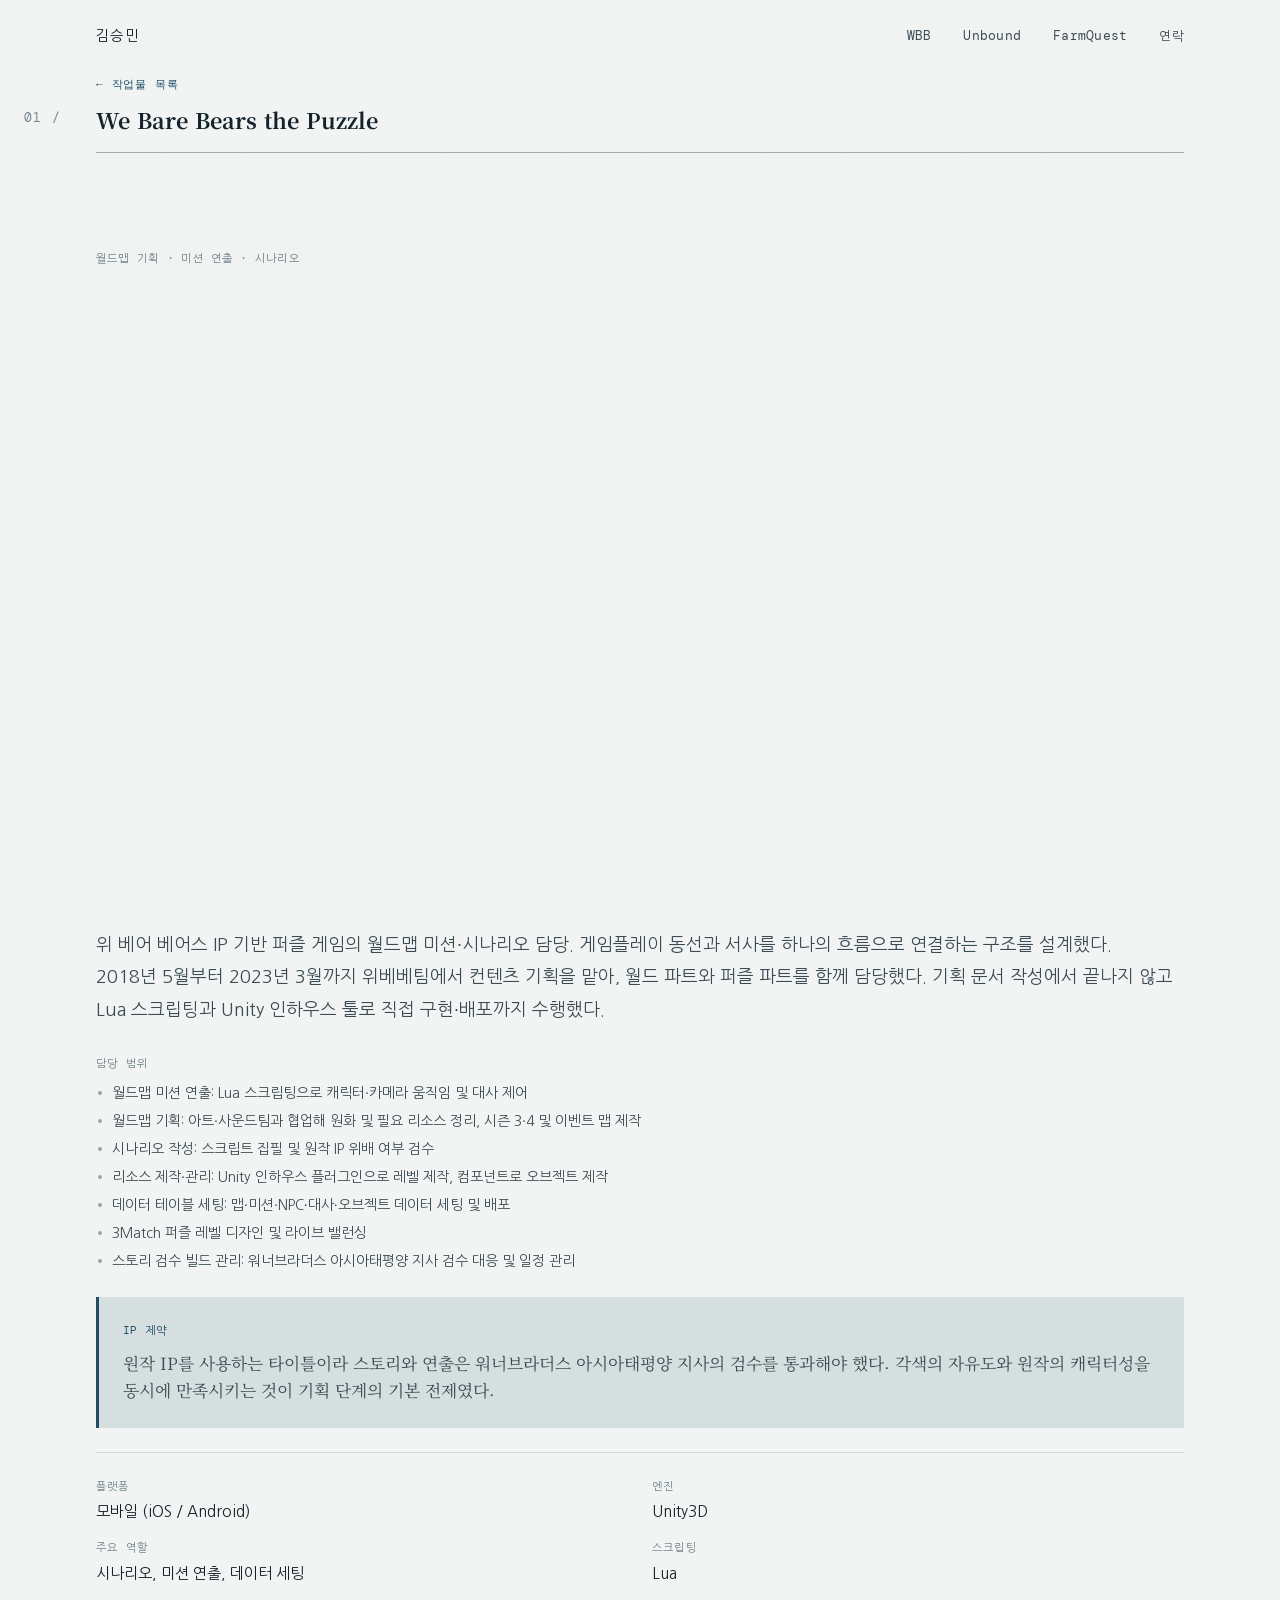
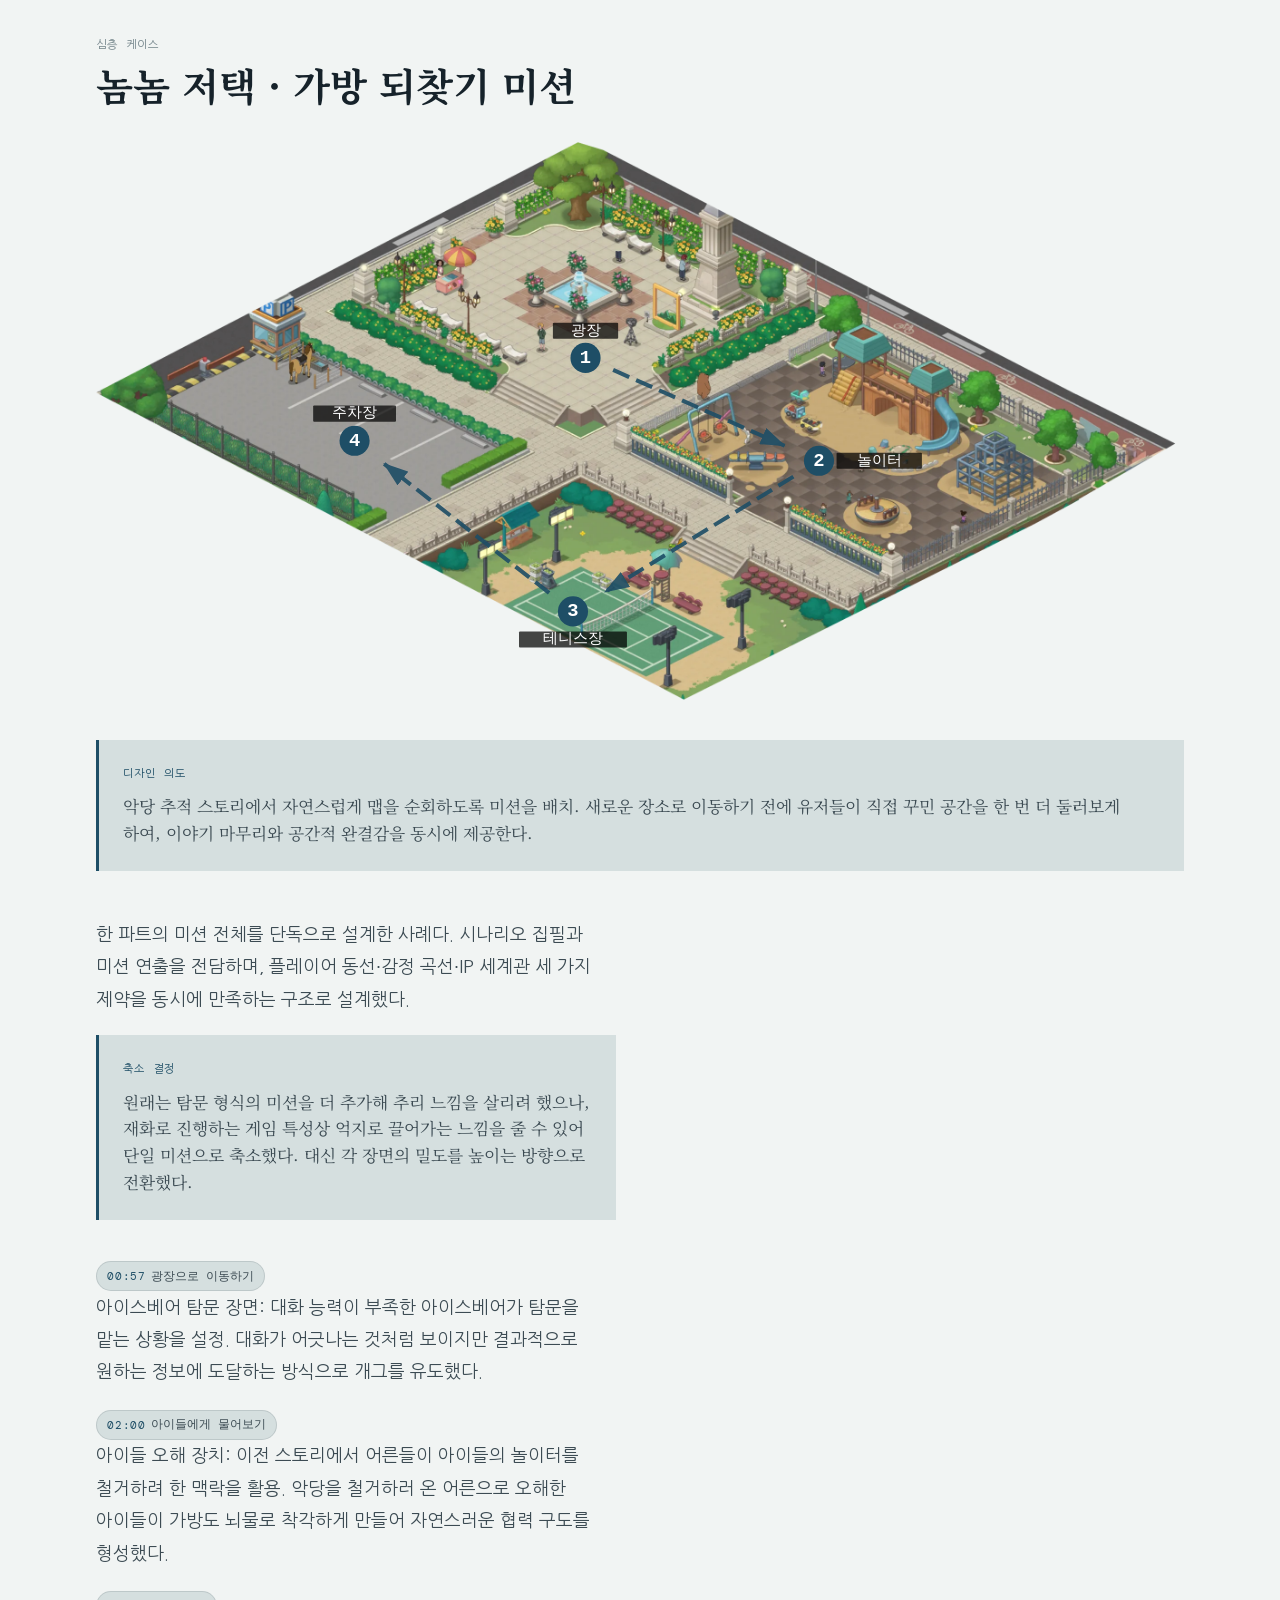
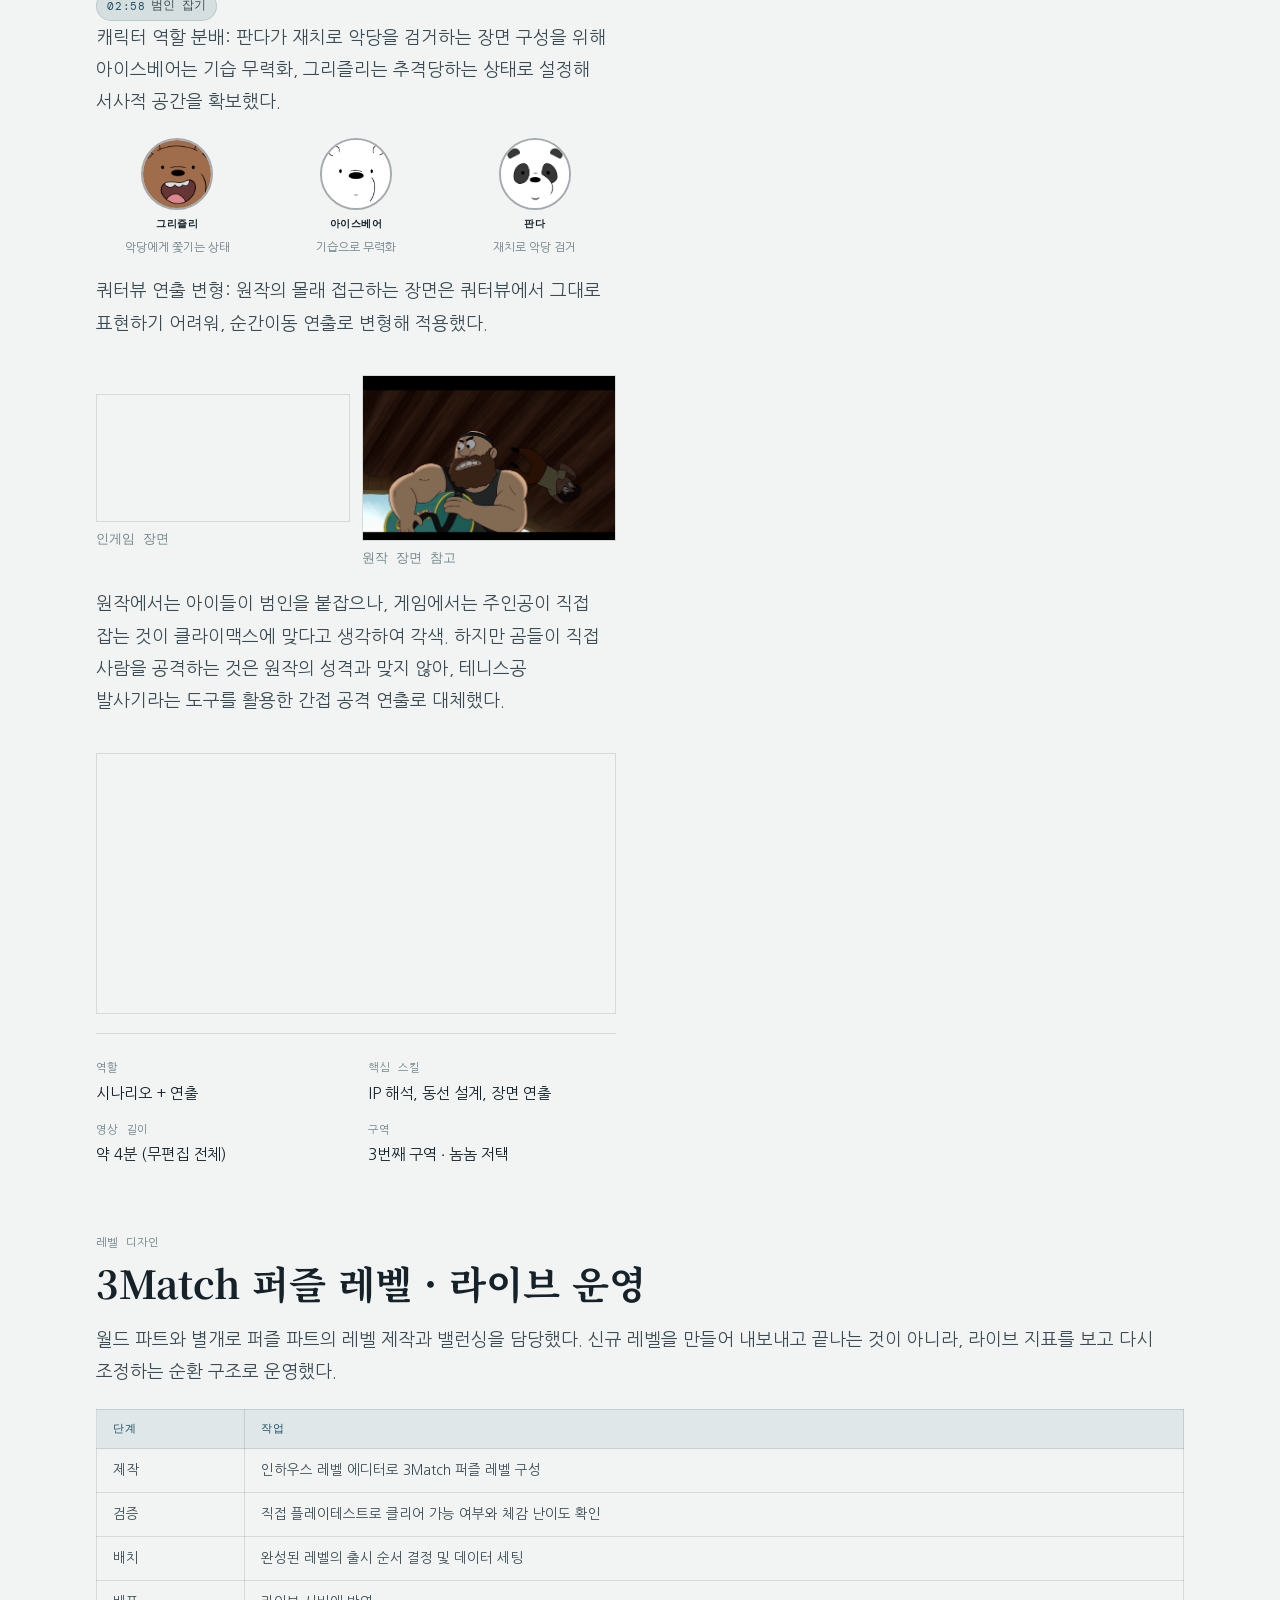
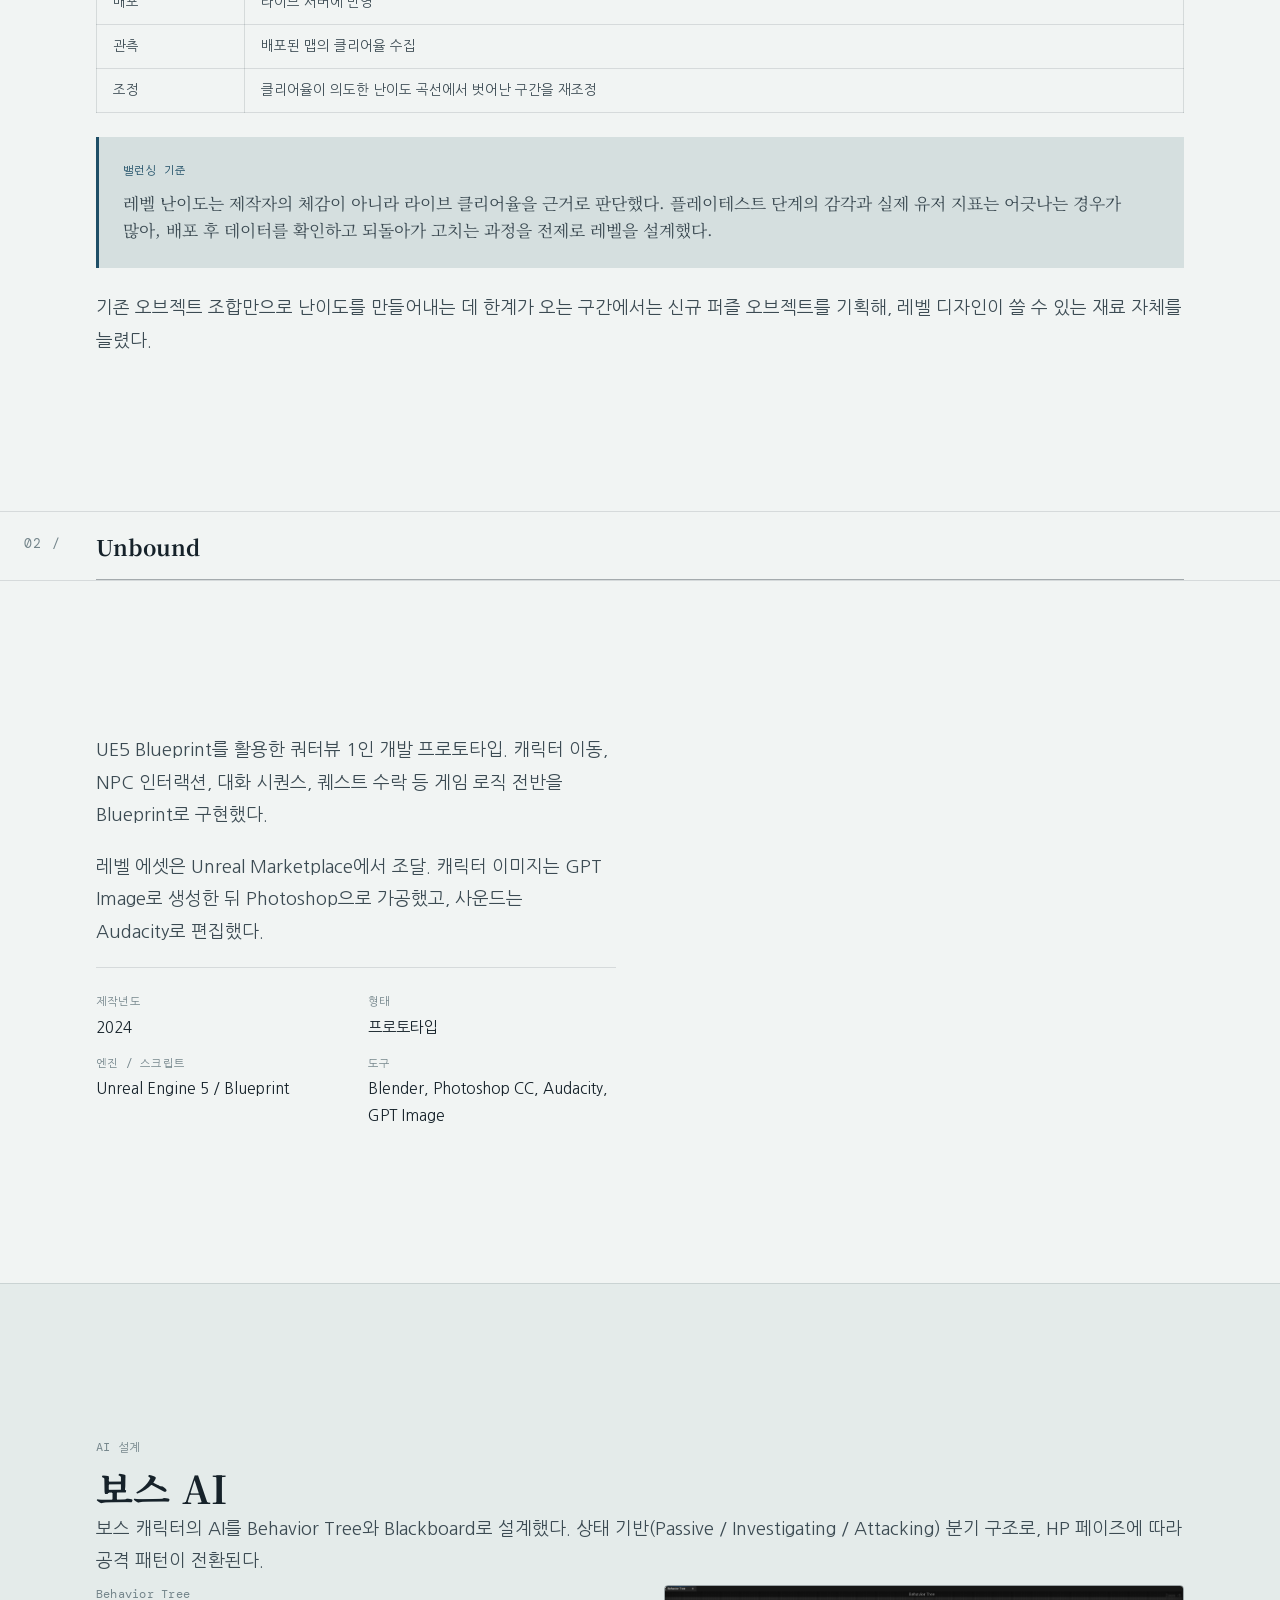
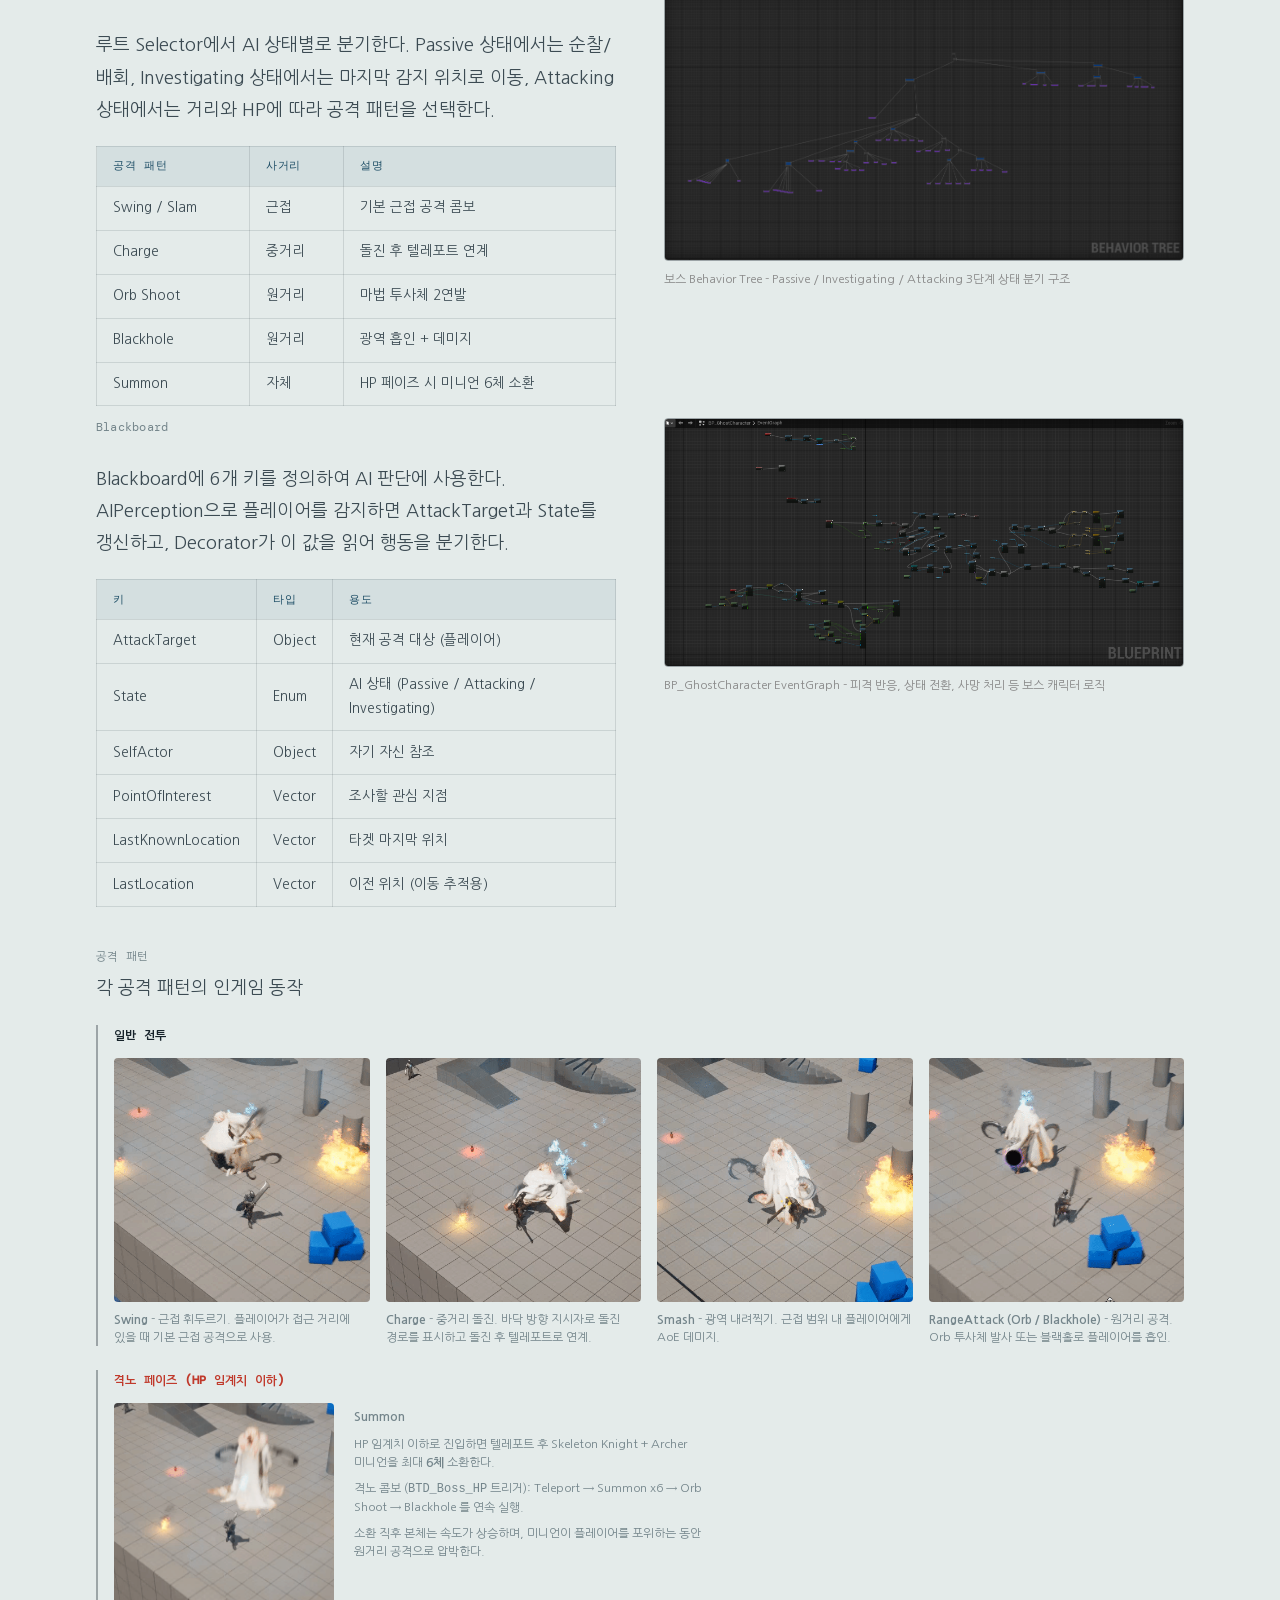
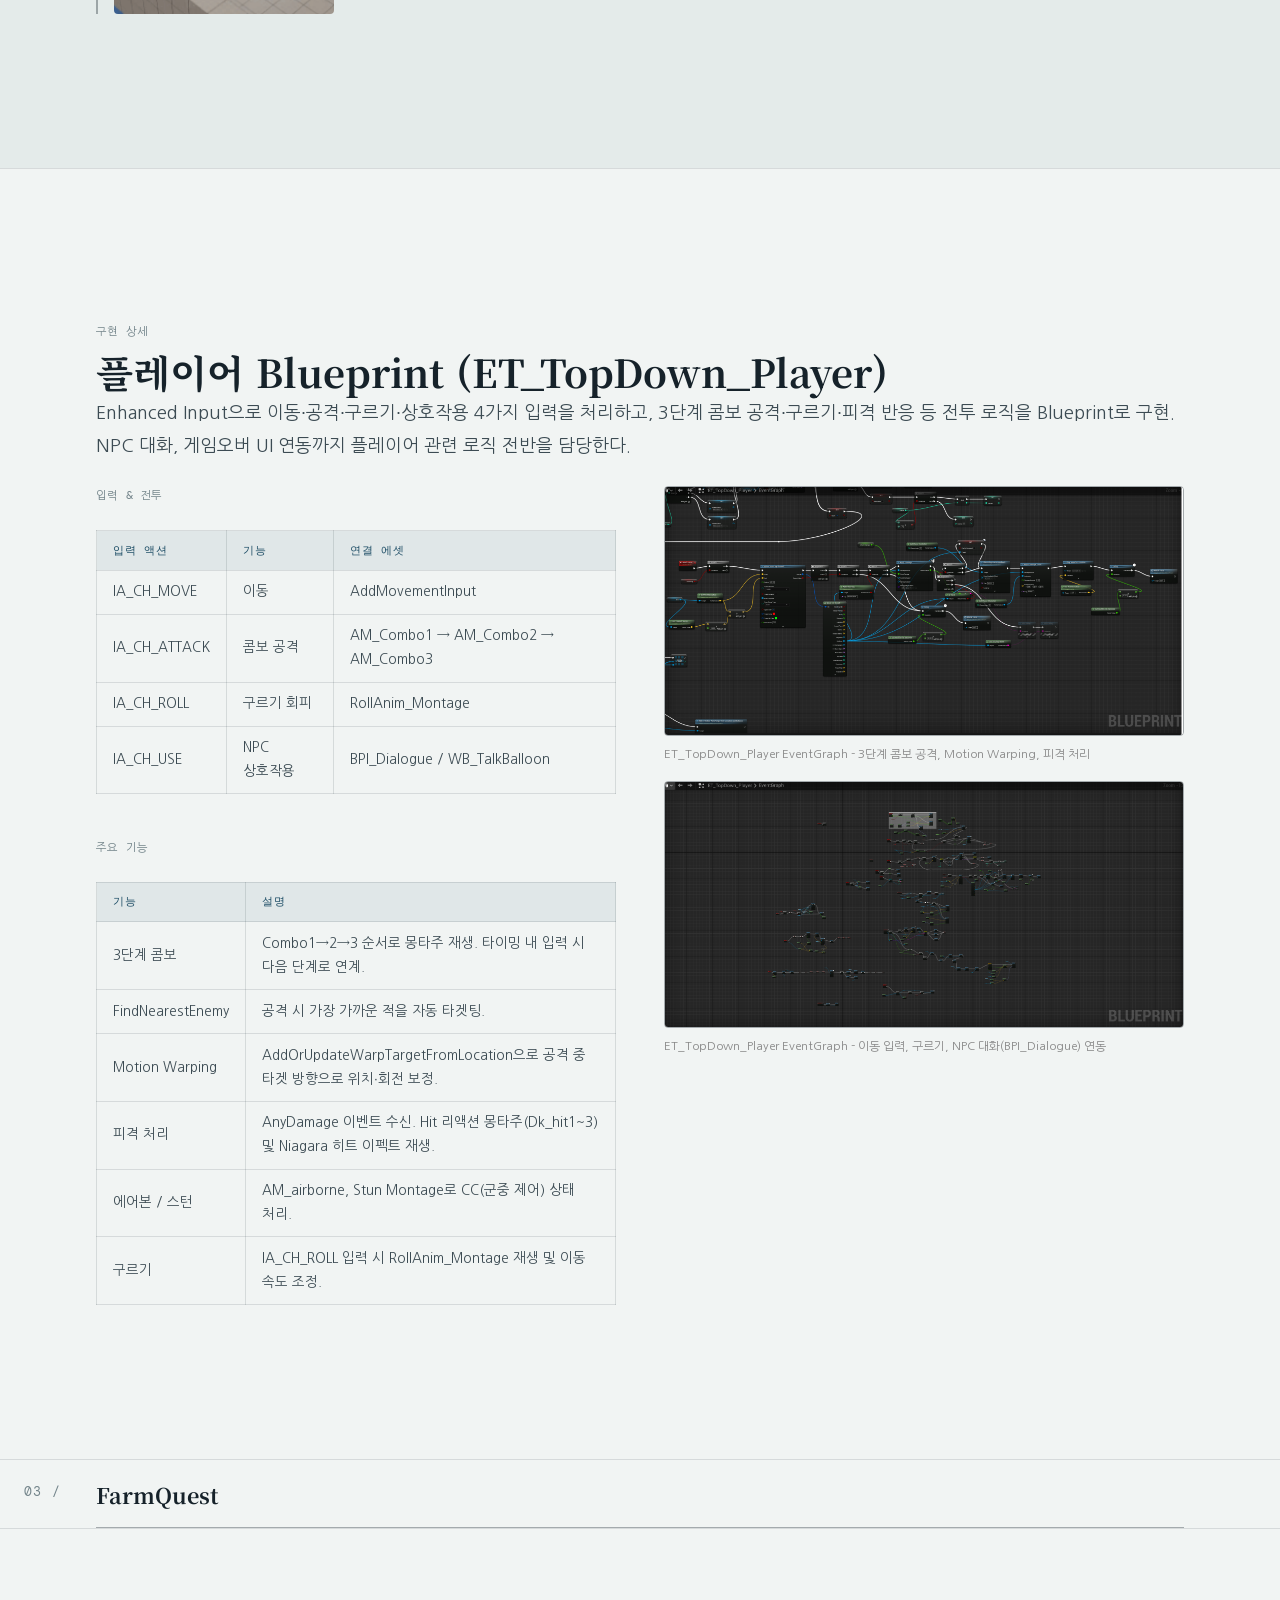
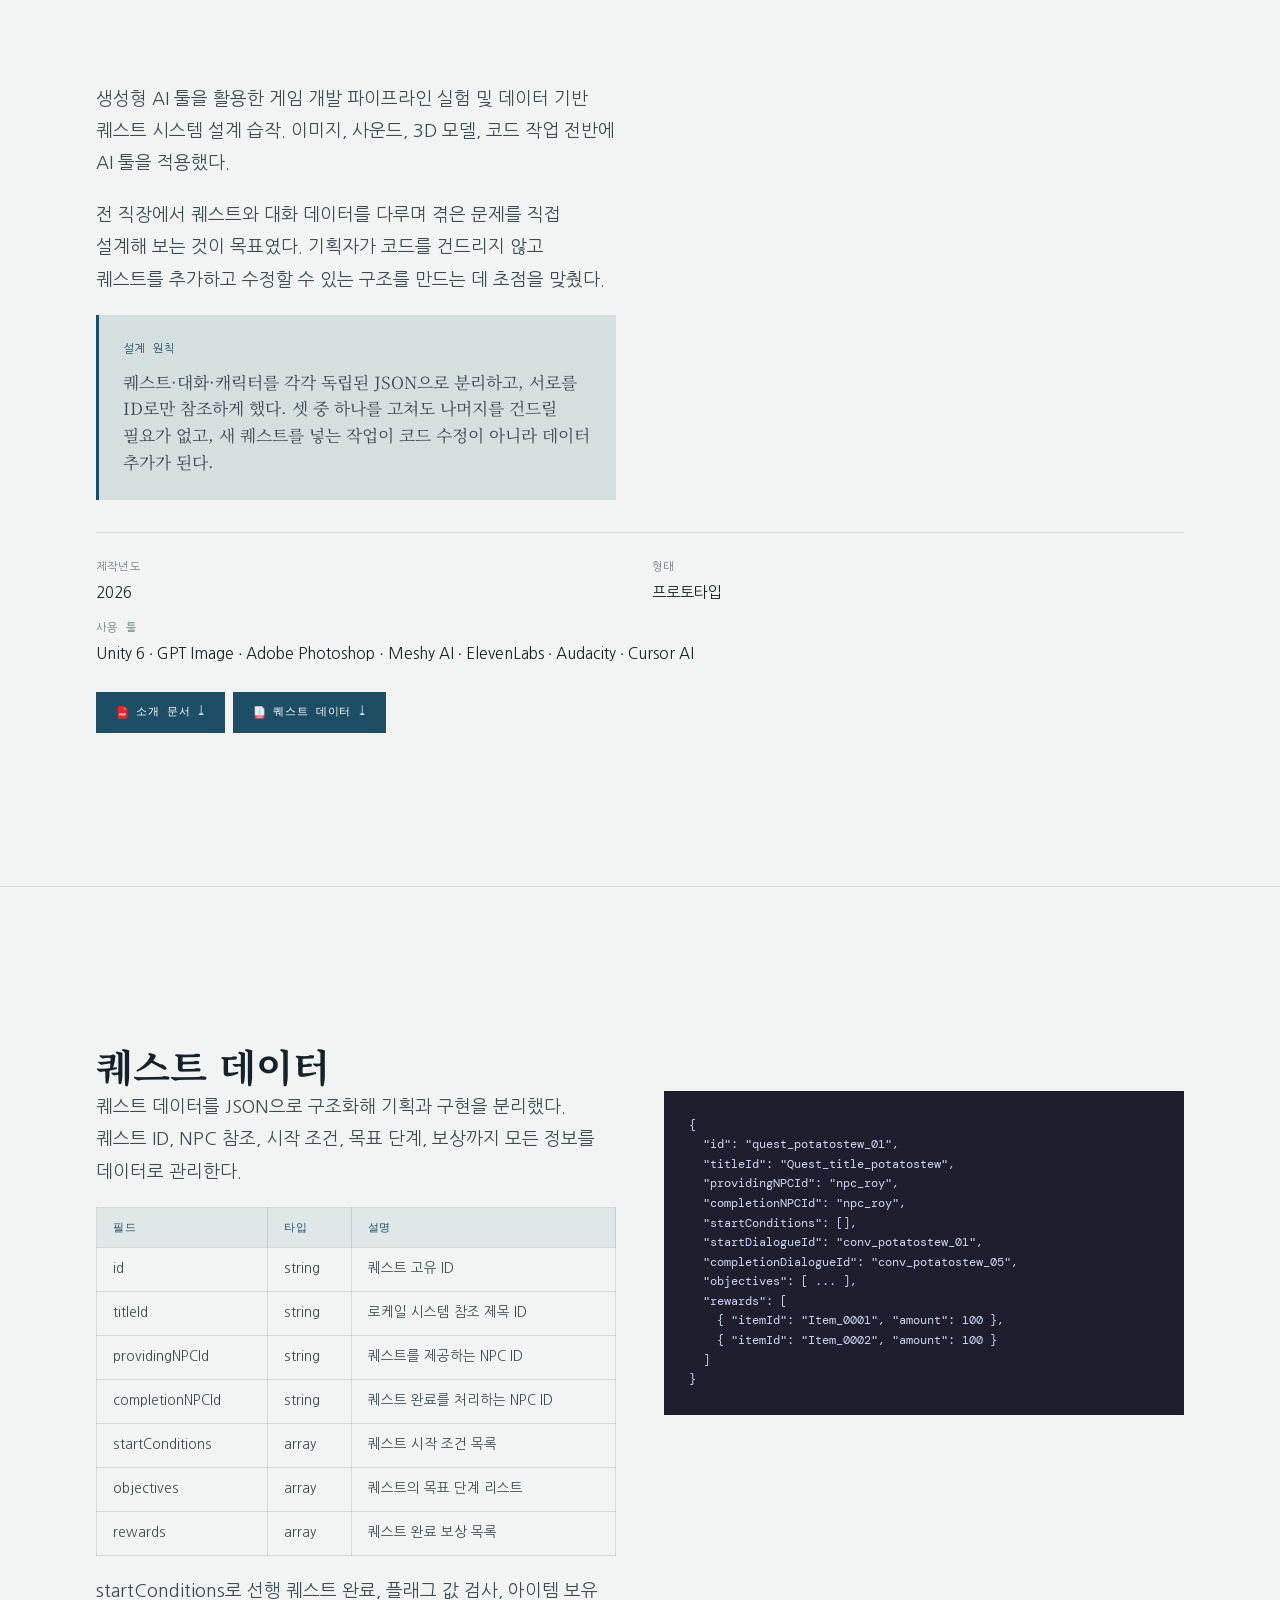
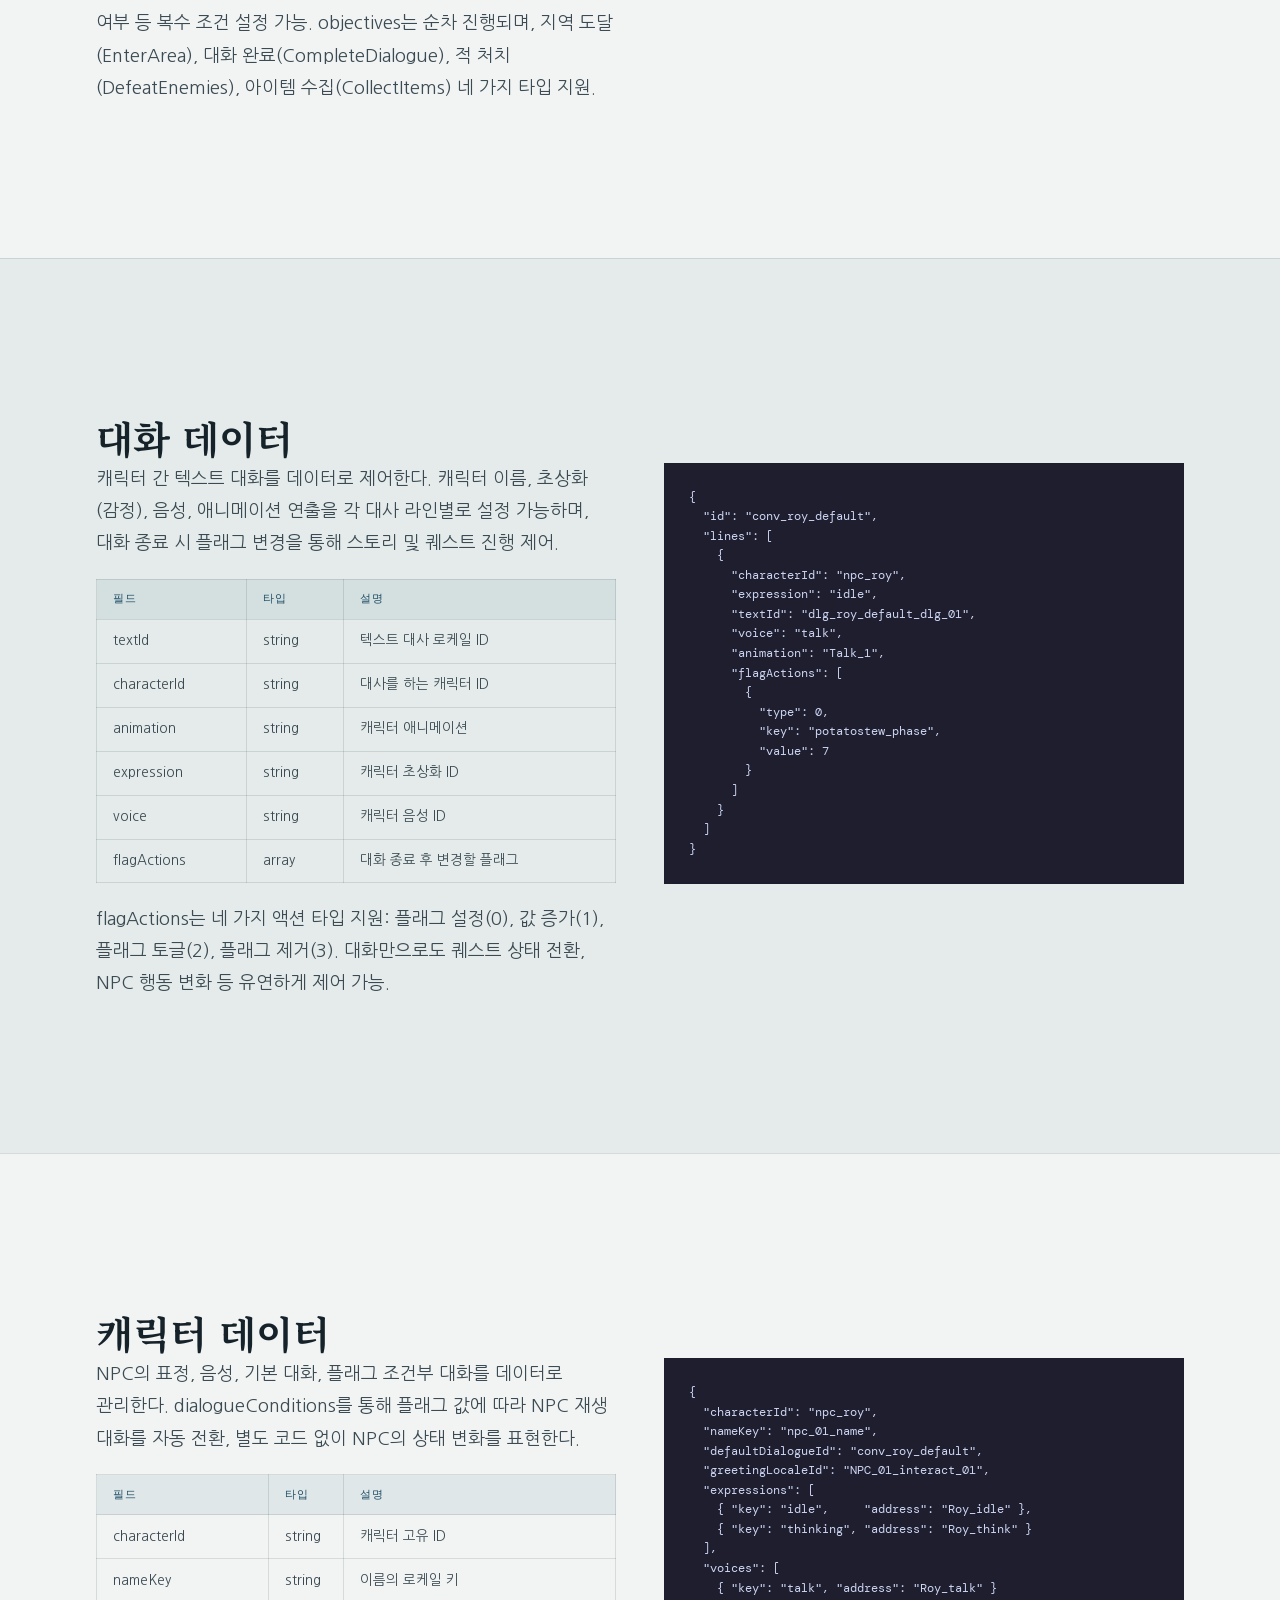
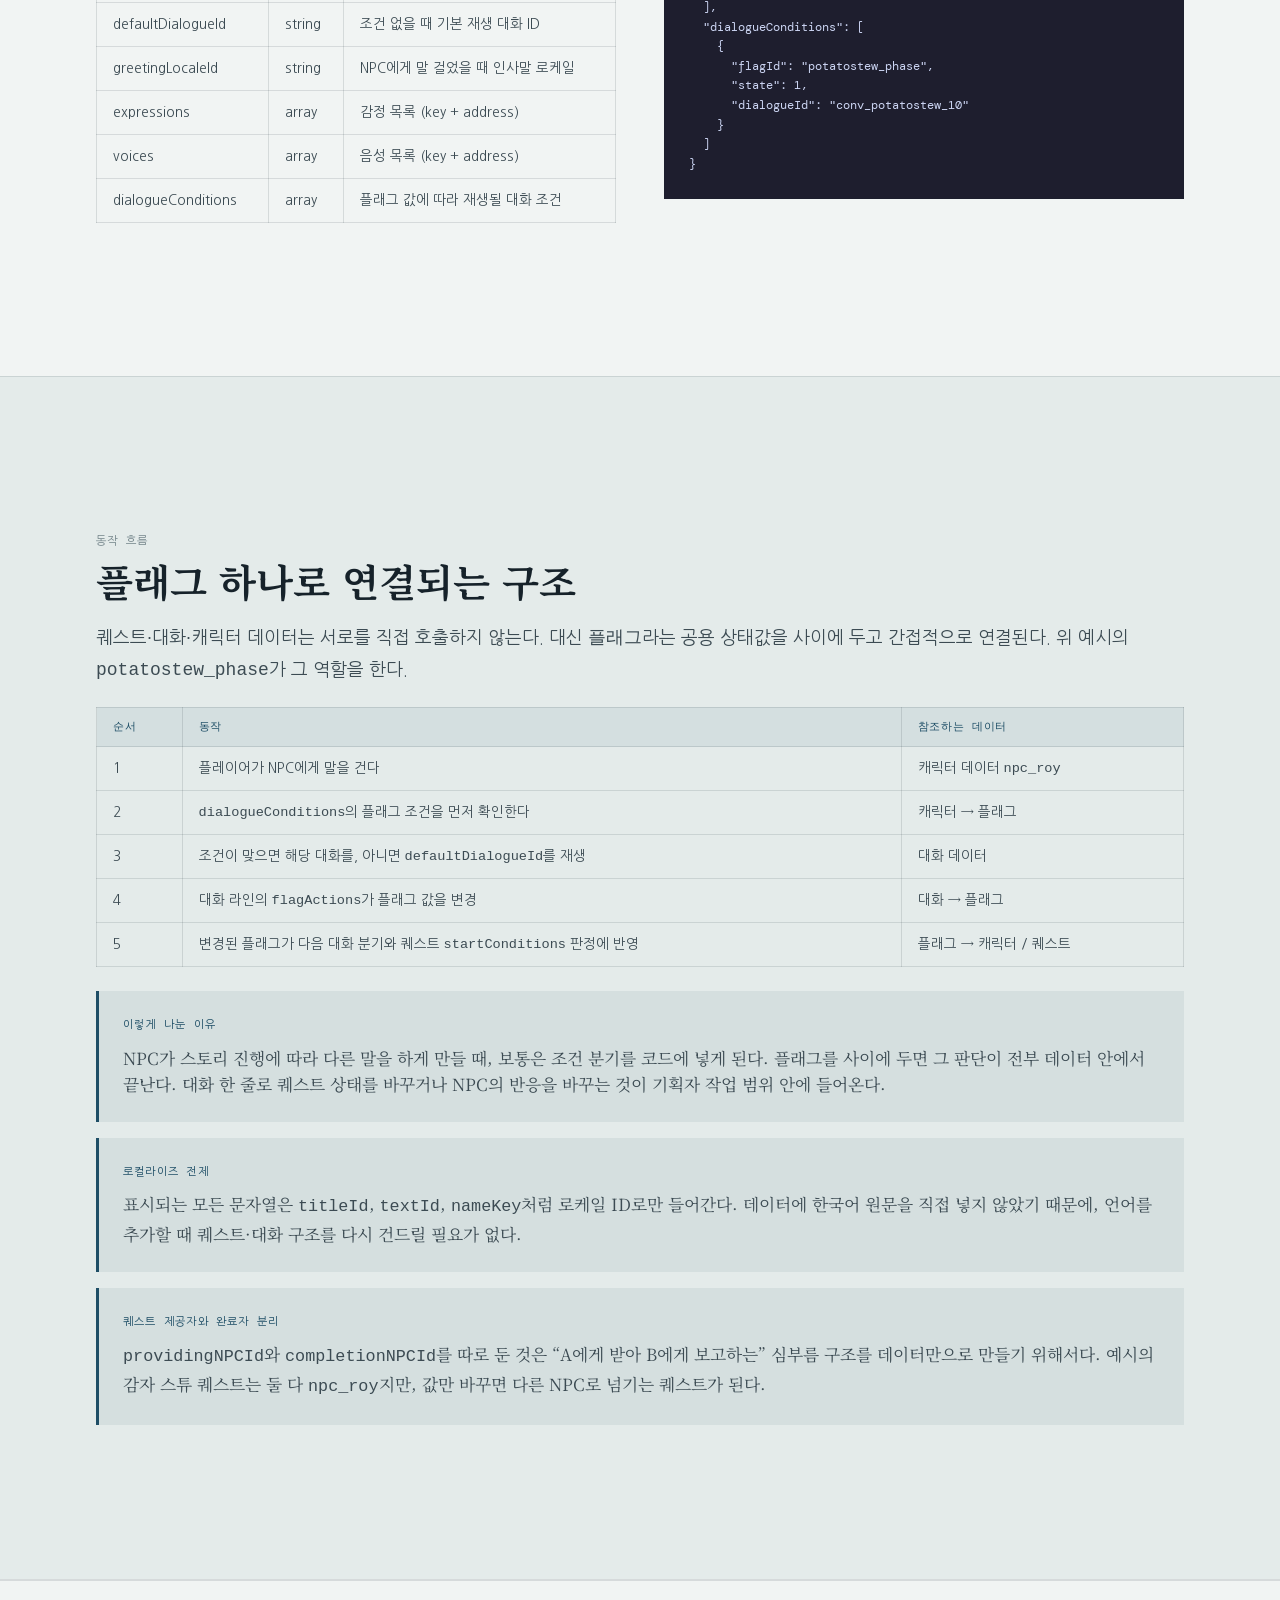
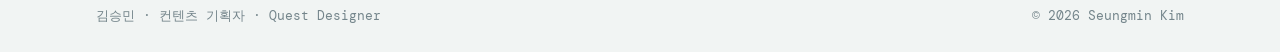
==== commit 16c11306: "asdf" ====
--- a/works.html
+++ b/works.html
@@ -364,9 +364,9 @@
 
       <!-- 공격 패턴 gif -->
       <div class="work-sub-header" style="margin-top:2.5rem;">
-        <span class="work-sub-label">공격 패턴 시연</span>
-      </div>
-      <p class="proj-body">Behavior Tree에서 정의한 각 공격 패턴의 인게임 동작이다.</p>
+        <span class="work-sub-label">공격 패턴</span>
+      </div>
+      <p class="proj-body">각 공격 패턴의 인게임 동작</p>
 
       <!-- 1행: 일반 전투 -->
       <div class="attack-phase-row" style="margin-top:1.25rem;">
@@ -405,45 +405,6 @@
             <p class="attack-caption" style="margin:0;">소환 직후 본체는 속도가 상승하며, 미니언이 플레이어를 포위하는 동안 원거리 공격으로 압박한다.</p>
           </div>
         </div>
-      </div>
-
-      <!-- 설계 의도 -->
-      <div class="work-sub-header" style="margin-top:3rem;">
-        <span class="work-sub-label">설계 의도</span>
-        <h3 class="work-sub-title">보스를 일반 몹과 다르게 만드는 것</h3>
-      </div>
-      <p class="proj-body" style="margin-top:1rem;">일반 스켈레톤(Knight, Archer)과 GhostKing은 같은 상태 기반 AI 골격을 공유한다. 보스를 보스로 만드는 것은 그 위에 얹은 세 가지다.</p>
-
-      <div class="data-table" style="margin-top:1.25rem;">
-        <table>
-          <thead>
-            <tr><th>항목</th><th>Knight / Archer</th><th>GhostKing</th></tr>
-          </thead>
-          <tbody>
-            <tr><td>AI 상태</td><td>Passive / Investigating / Attacking</td><td>동일</td></tr>
-            <tr><td>순찰</td><td>가능</td><td>가능</td></tr>
-            <tr><td>텔레포트</td><td>불가</td><td>가능 (거리 재설정)</td></tr>
-            <tr><td>미니언 소환</td><td>불가</td><td>가능 (6체)</td></tr>
-            <tr><td>광역기</td><td>불가</td><td>Blackhole / Slam</td></tr>
-            <tr><td>HP 페이즈 전환</td><td>없음</td><td>있음 (BTD_Boss_HP)</td></tr>
-            <tr><td>쿨다운 관리</td><td>기본</td><td>공격별 개별 쿨다운</td></tr>
-          </tbody>
-        </table>
-      </div>
-
-      <div class="design-intent" style="margin-top:1.5rem;">
-        <div class="intent-label">거리 통제</div>
-        <p>일반 몹은 플레이어가 거리를 벌리면 그대로 끌려온다. GhostKing은 텔레포트와 돌진으로 거리를 스스로 되돌리기 때문에, 플레이어가 &ldquo;빼면서 때리는&rdquo; 안전한 패턴으로 전투를 끝낼 수 없다.</p>
-      </div>
-
-      <div class="design-intent" style="margin-top:1rem;">
-        <div class="intent-label">패턴 반복 방지</div>
-        <p>모든 공격 분기에 <code>BTDecorator_Cooldown</code>을 걸어 같은 공격이 연속으로 나오지 않게 했다. 데코레이터가 막힌 분기는 Selector가 자동으로 건너뛰므로, 별도 순서 제어 없이도 공격이 섞여 나온다.</p>
-      </div>
-
-      <div class="design-intent" style="margin-top:1rem;">
-        <div class="intent-label">격노 페이즈의 역할</div>
-        <p>소환되는 미니언은 근접 전위(Knight)와 원거리 후위(Archer)로 구성된다. 본체를 쫓던 플레이어가 갑자기 포위를 먼저 풀어야 하는 상황에 놓이고, 그 사이 본체는 원거리 공격으로 압박한다. 체력이 깎였다고 쉬워지는 것이 아니라 처리해야 할 문제가 바뀌는 구조다.</p>
       </div>
     </div>
   </article>
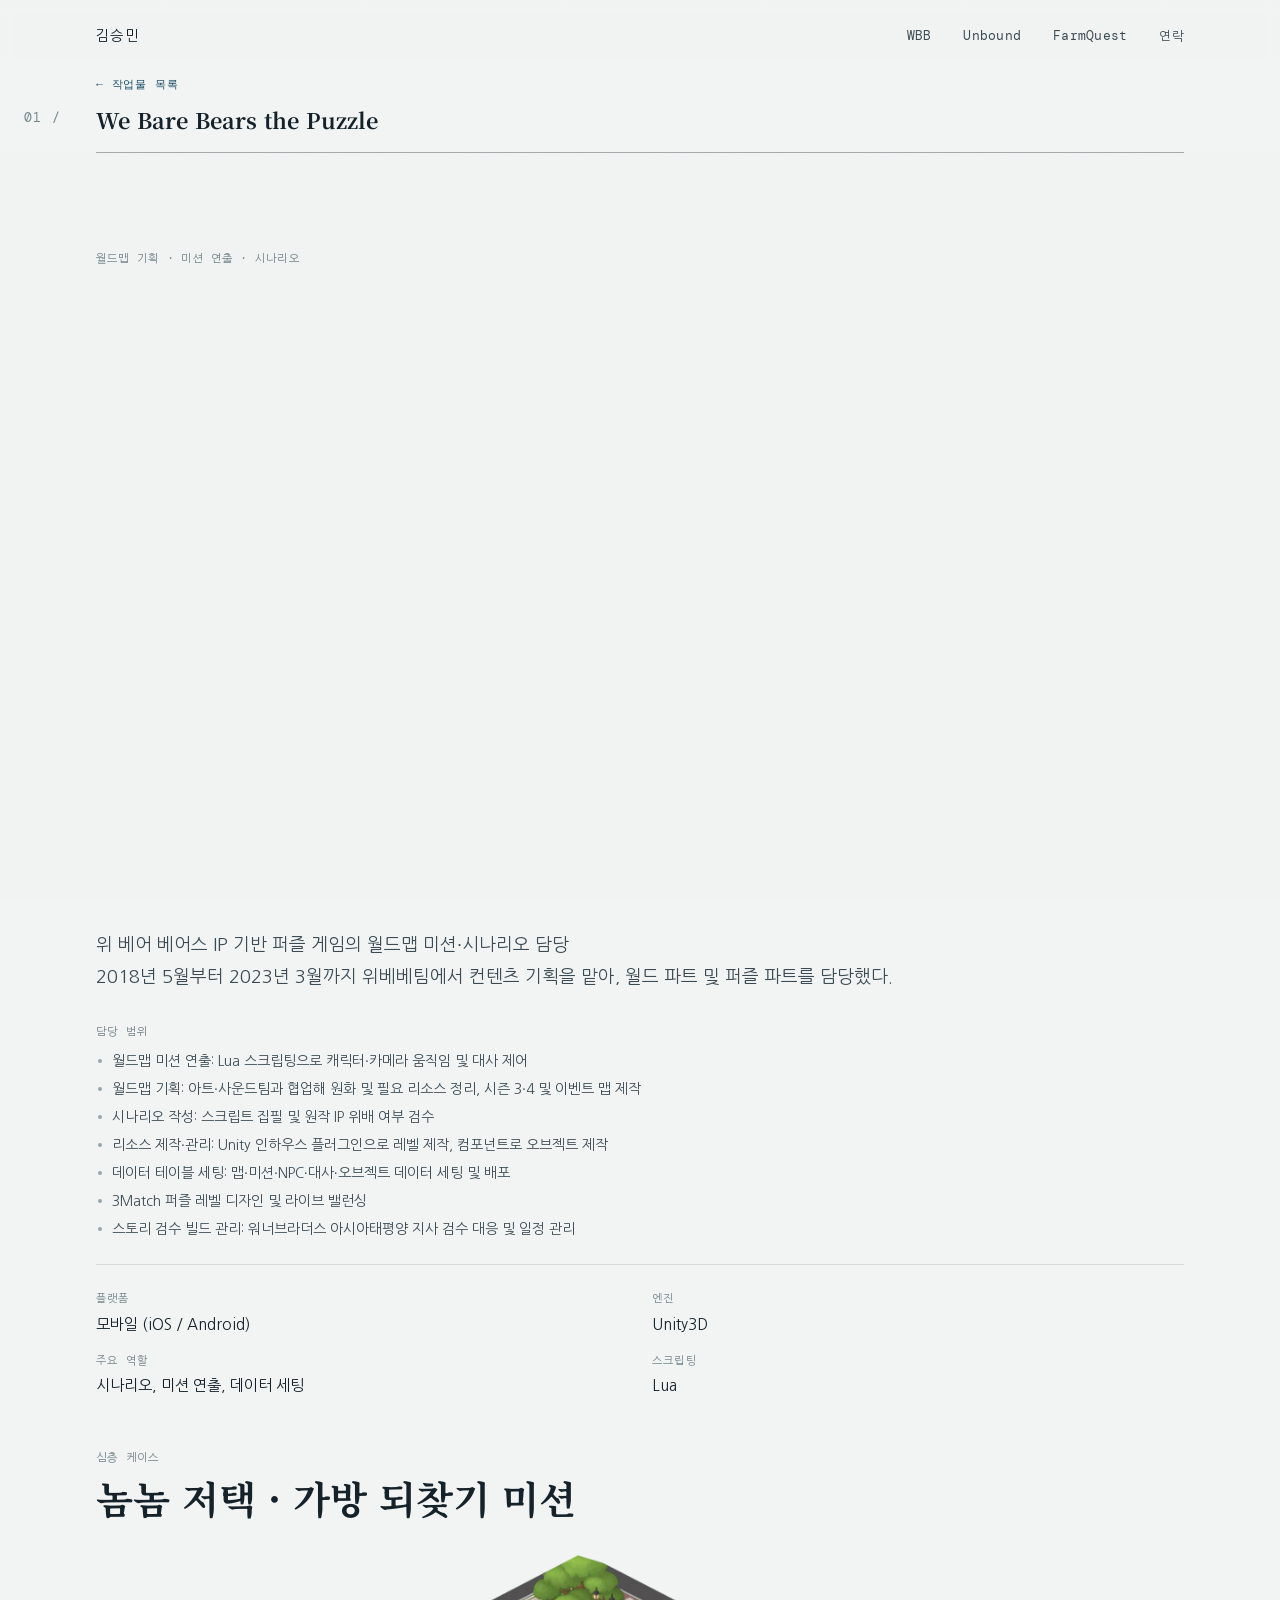
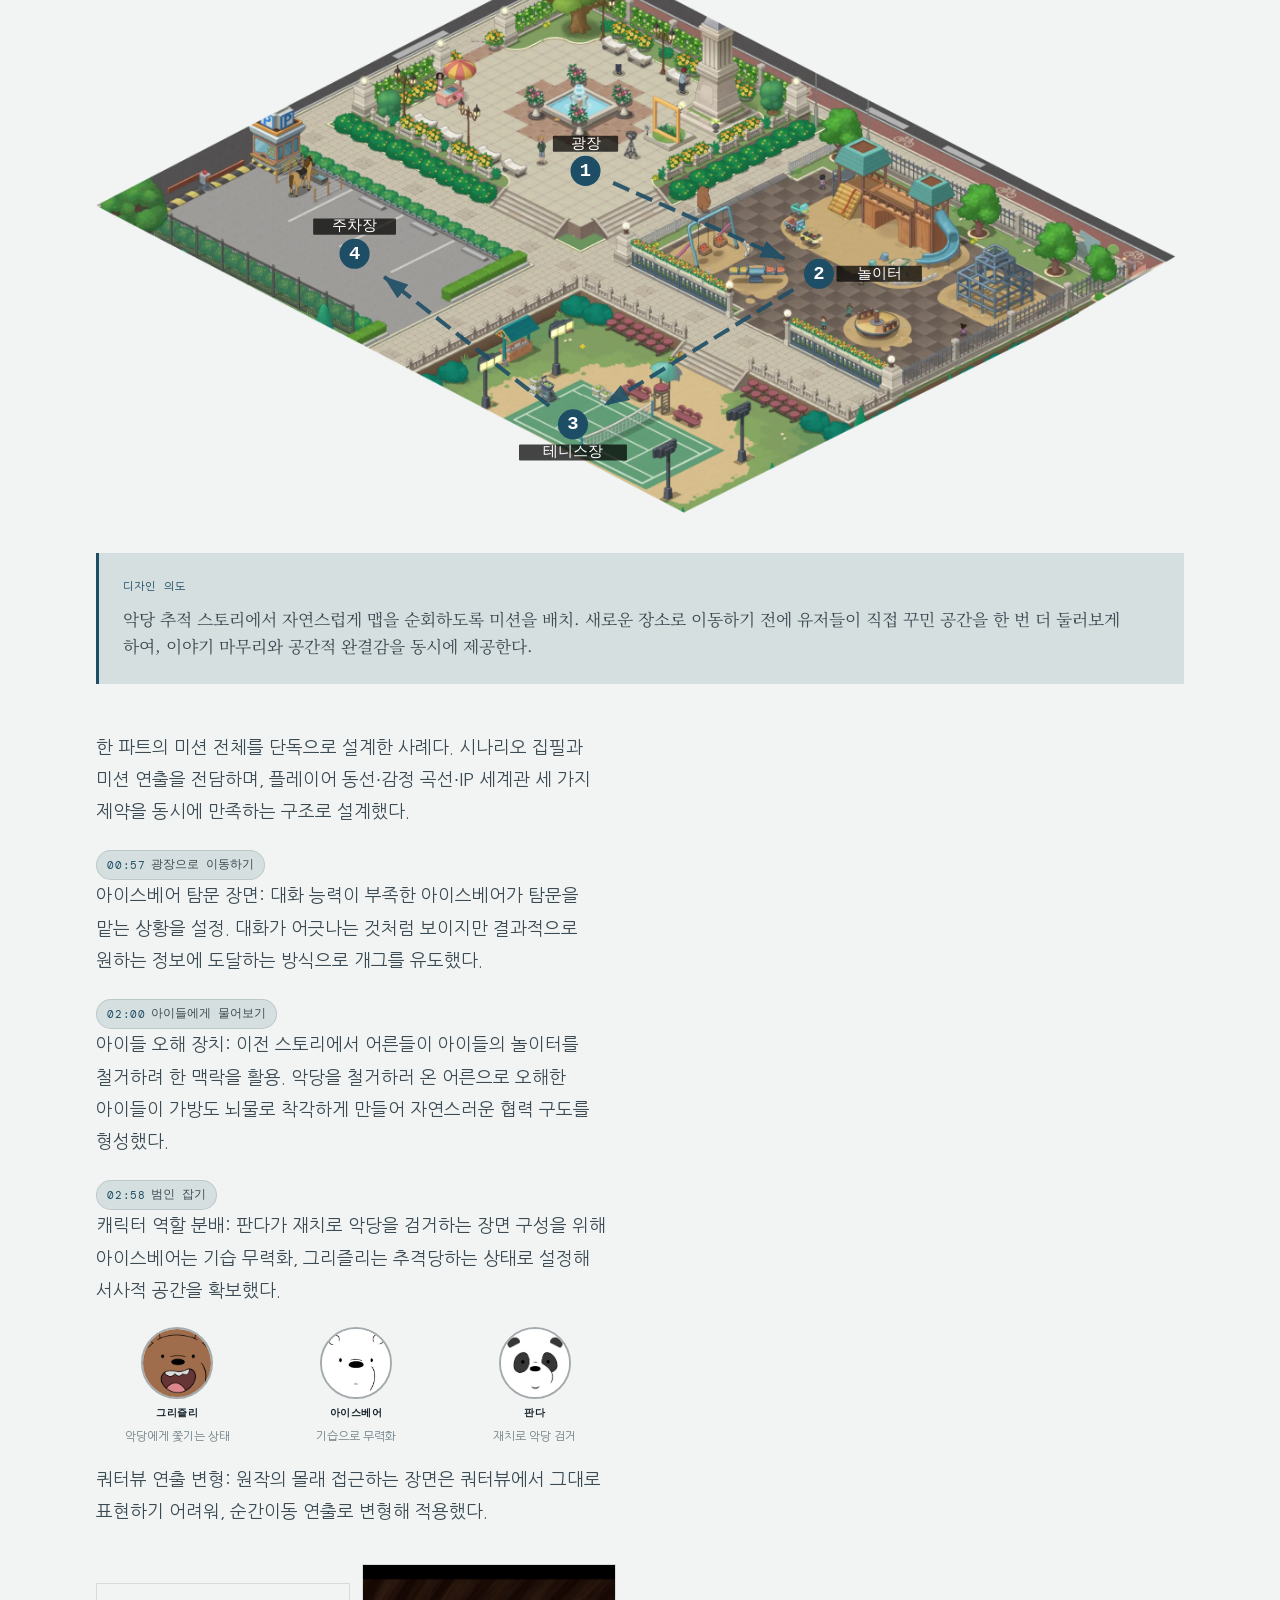
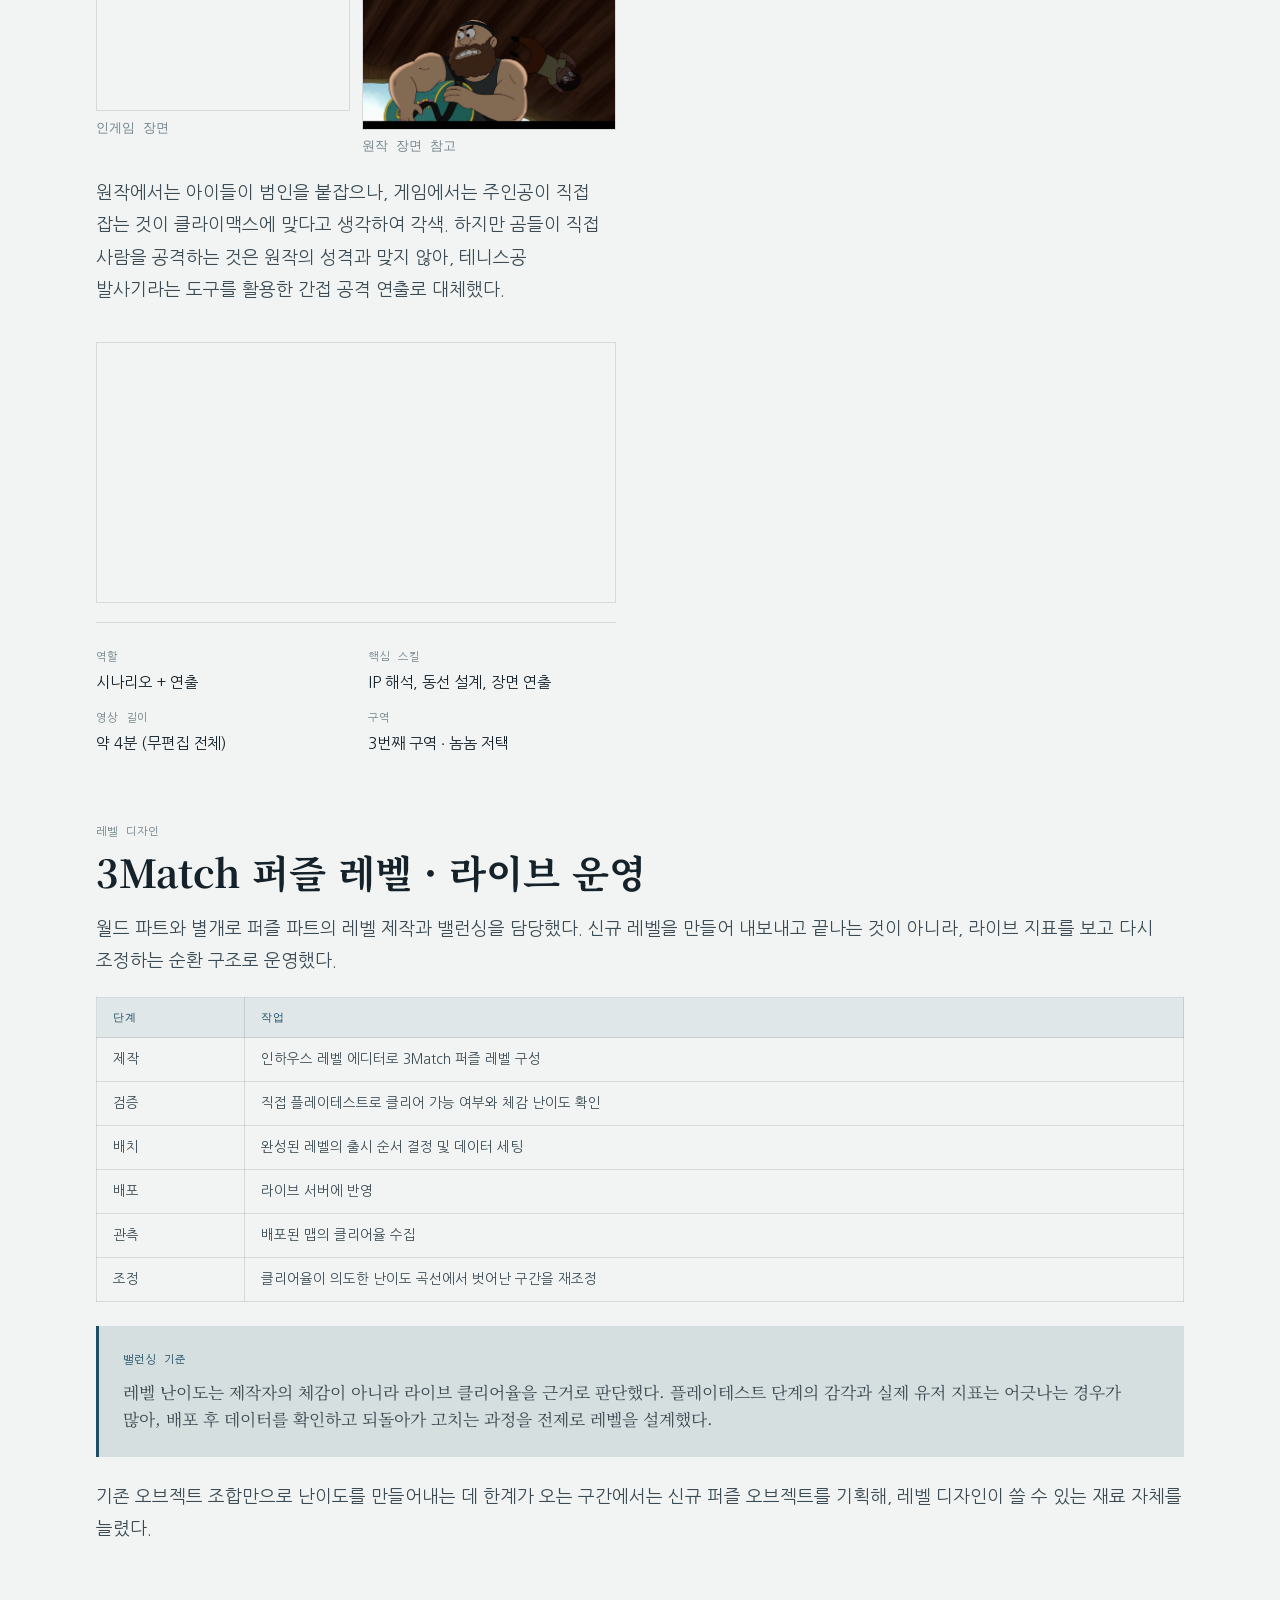
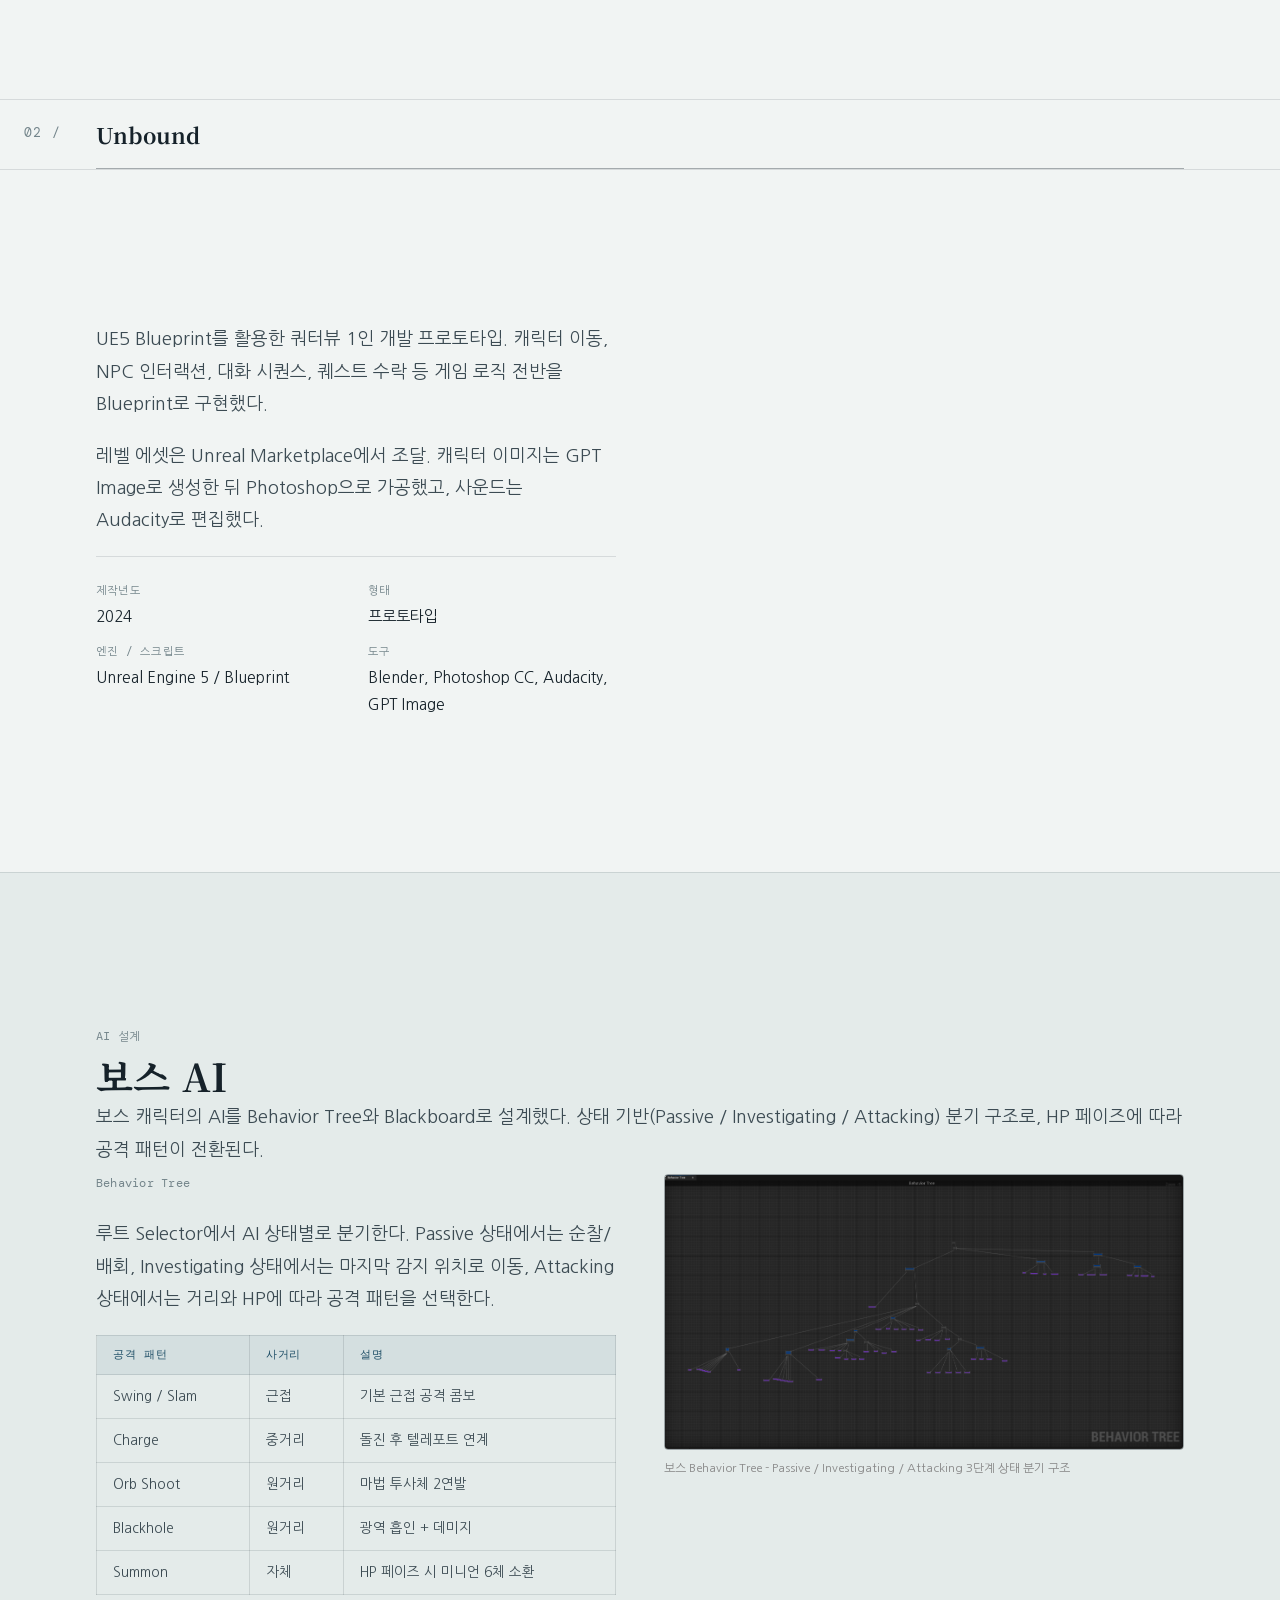
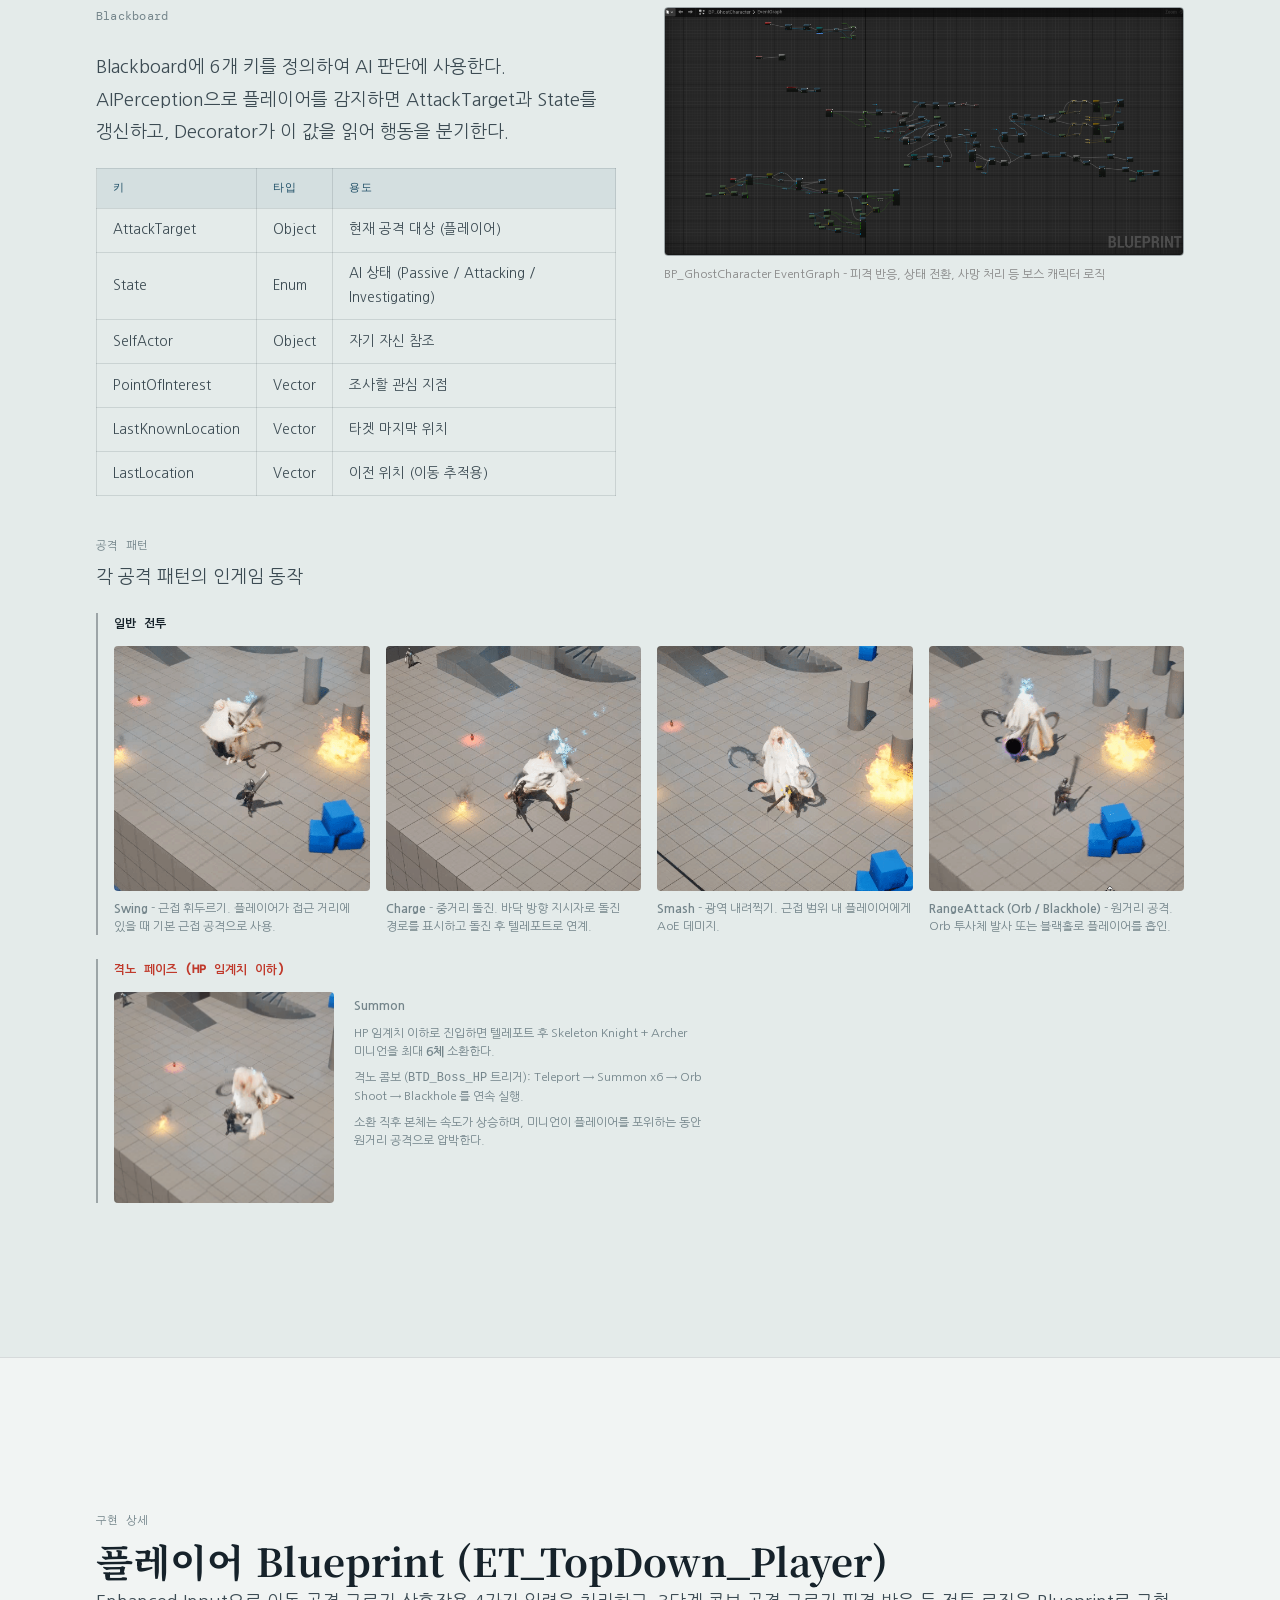
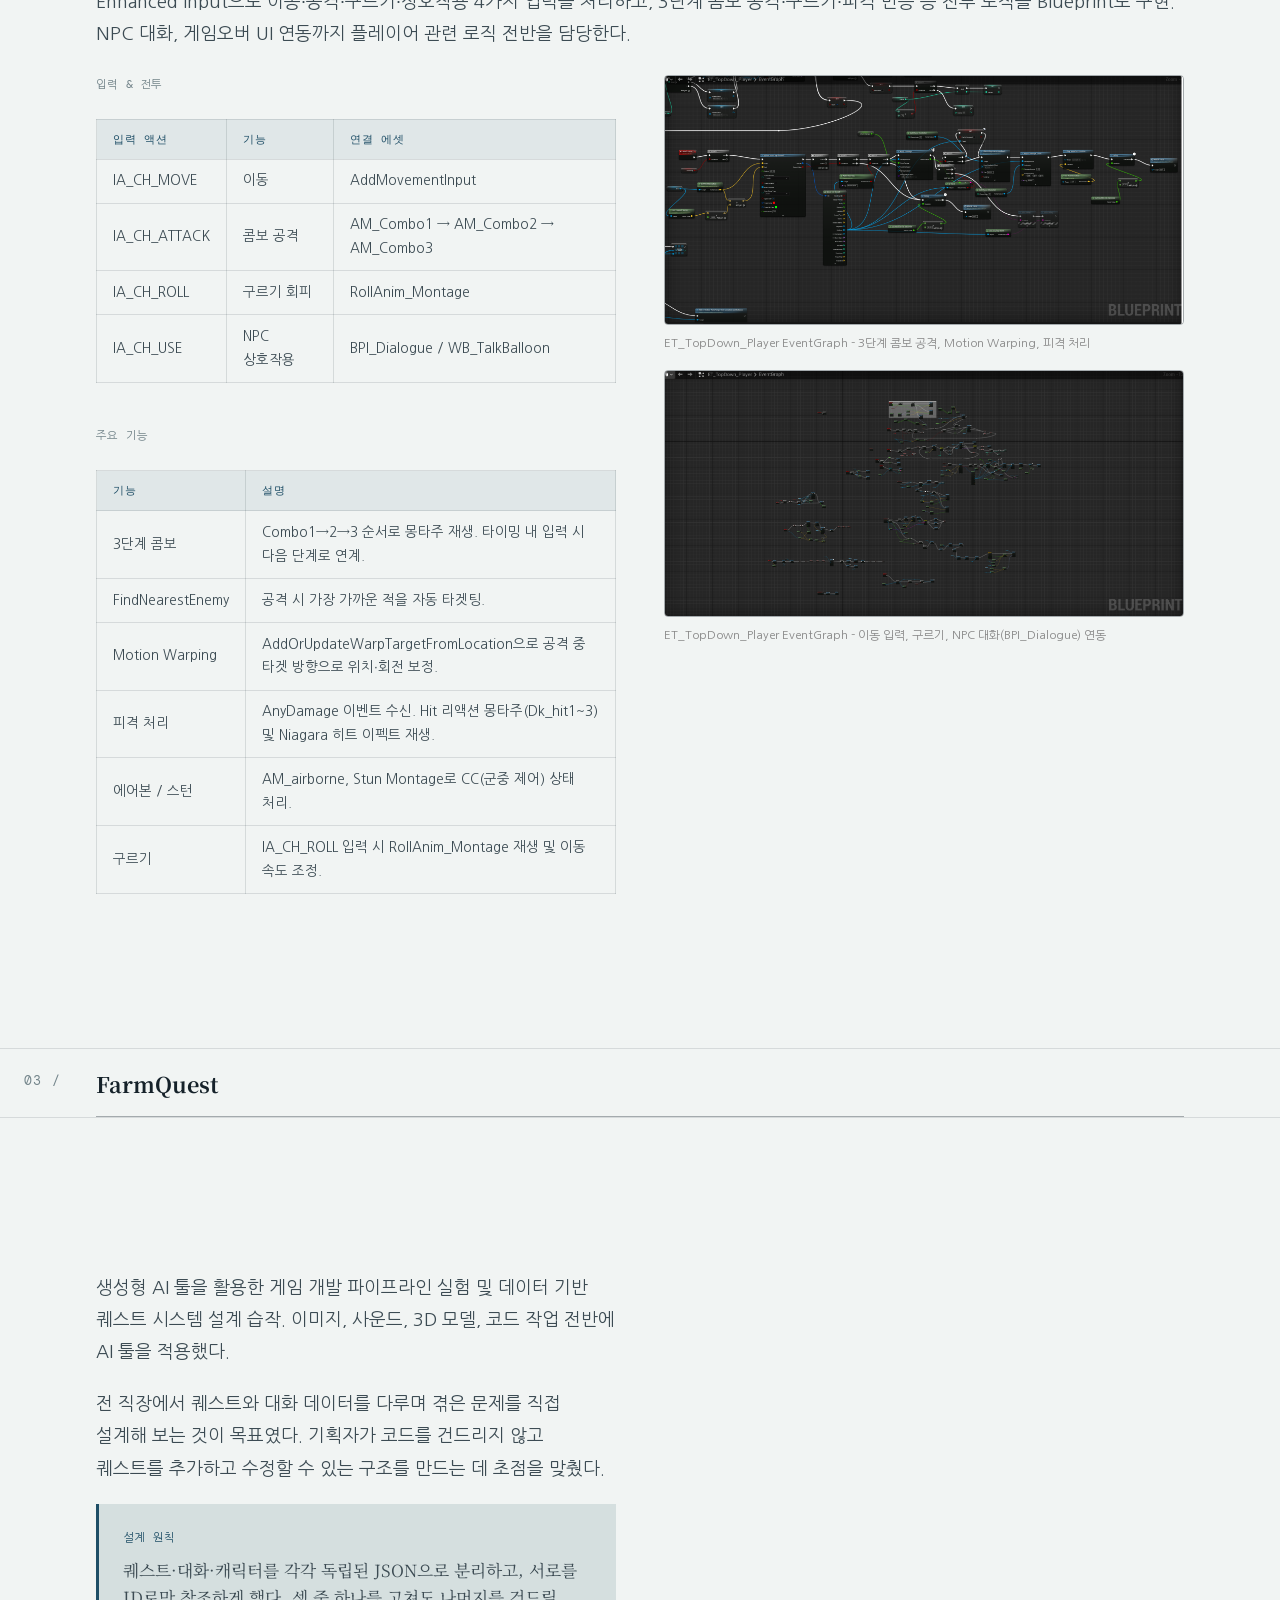
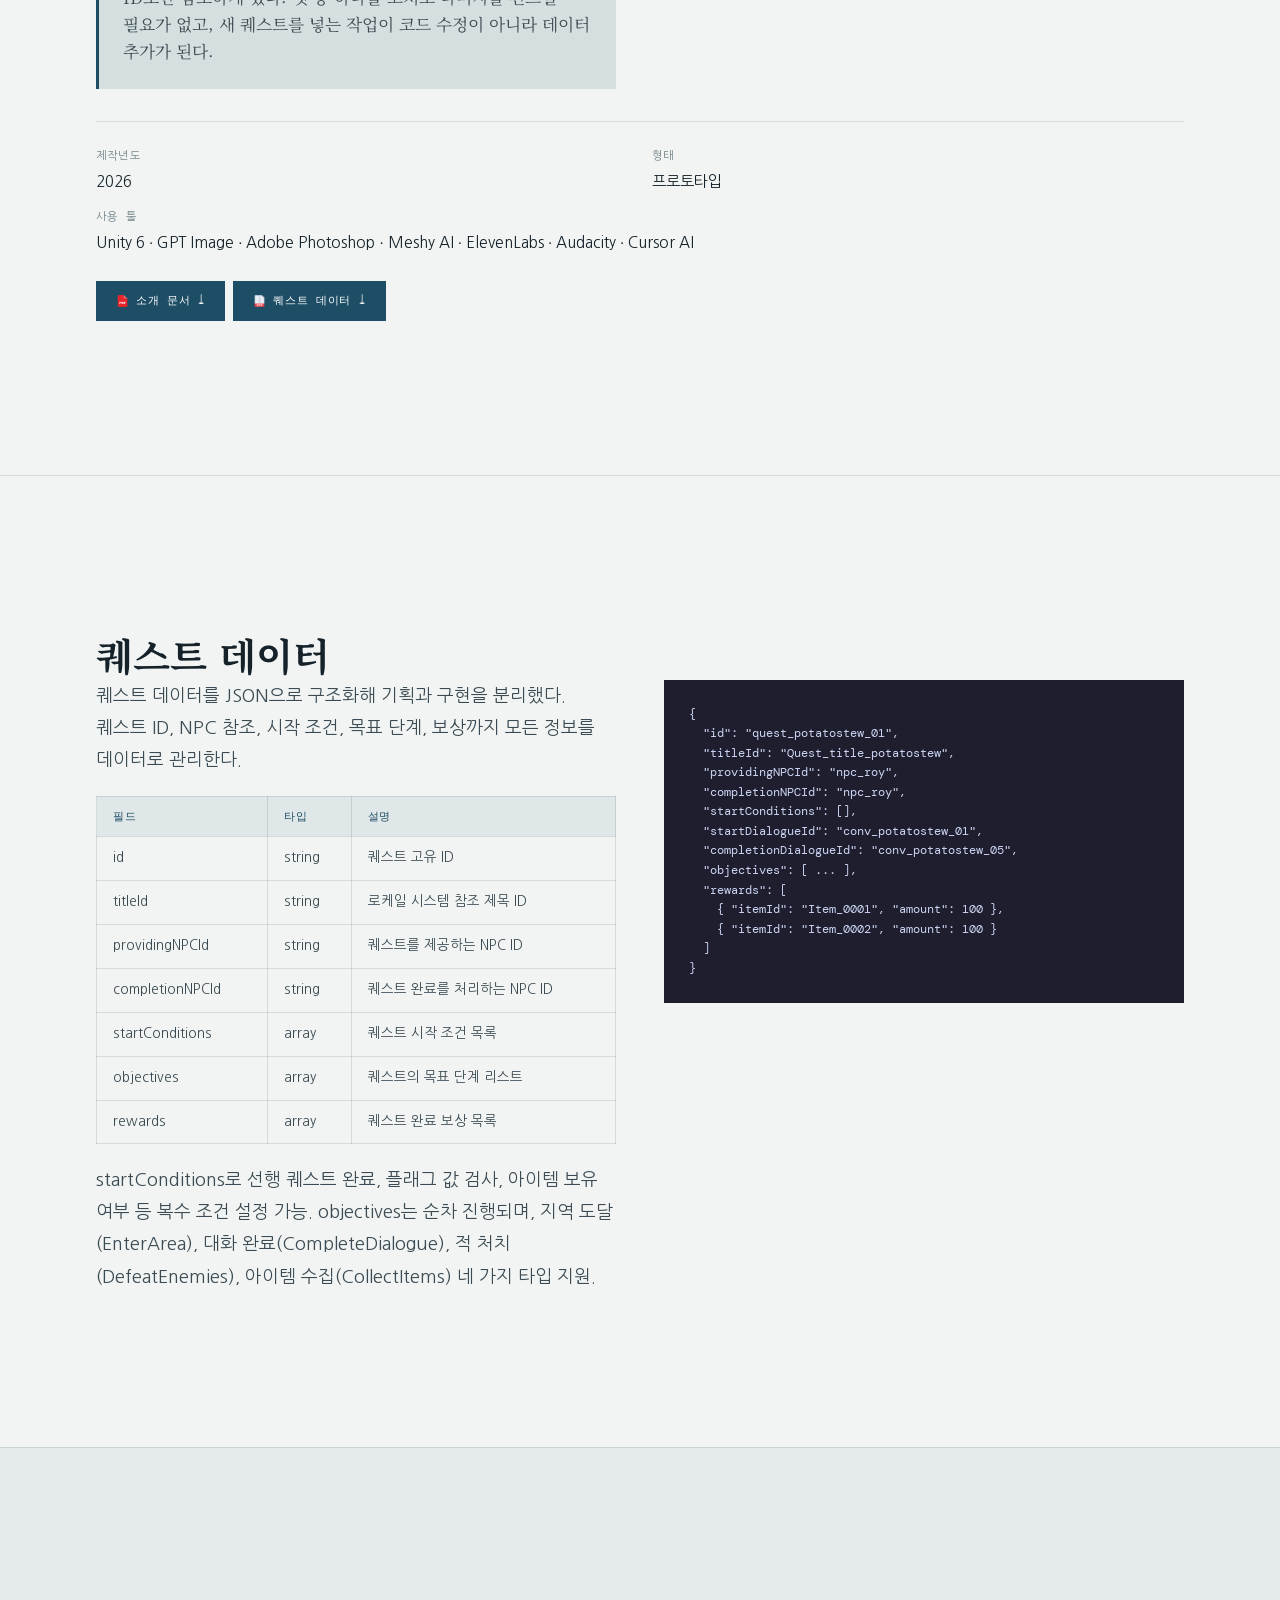
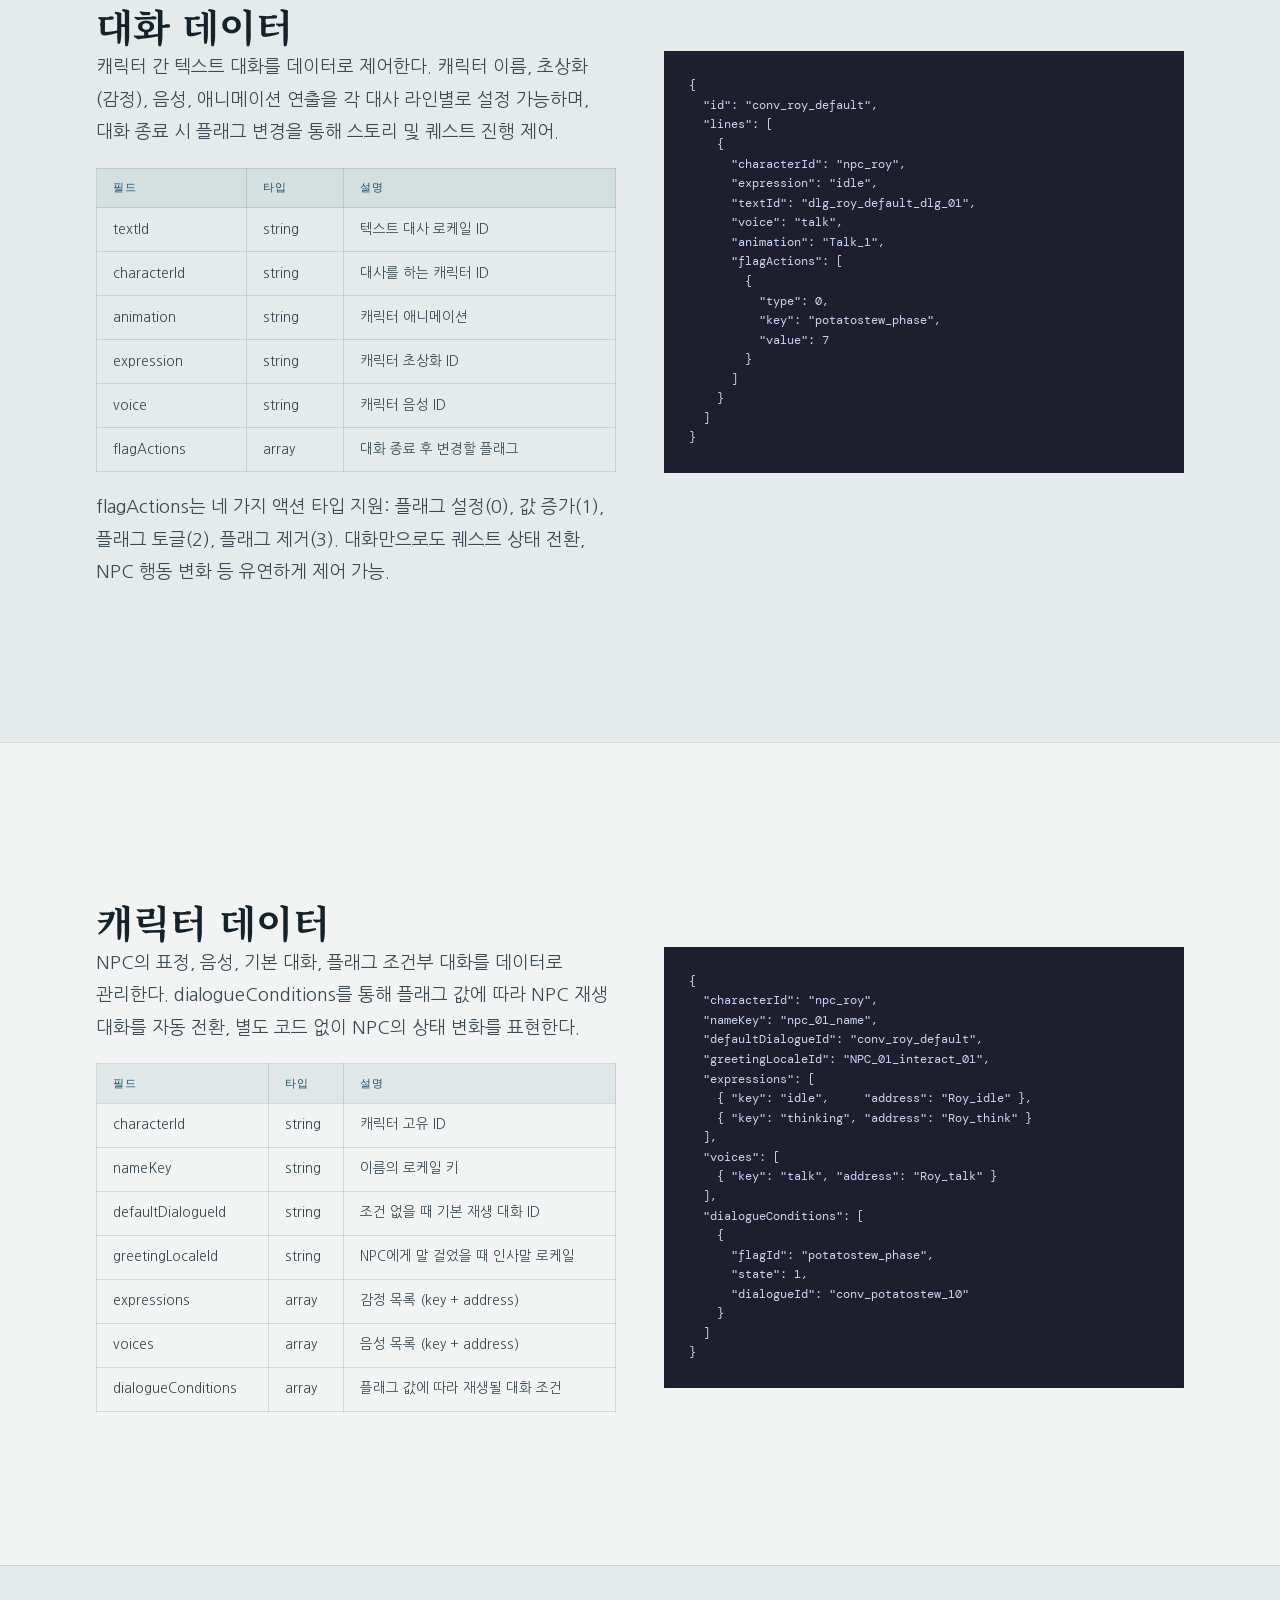
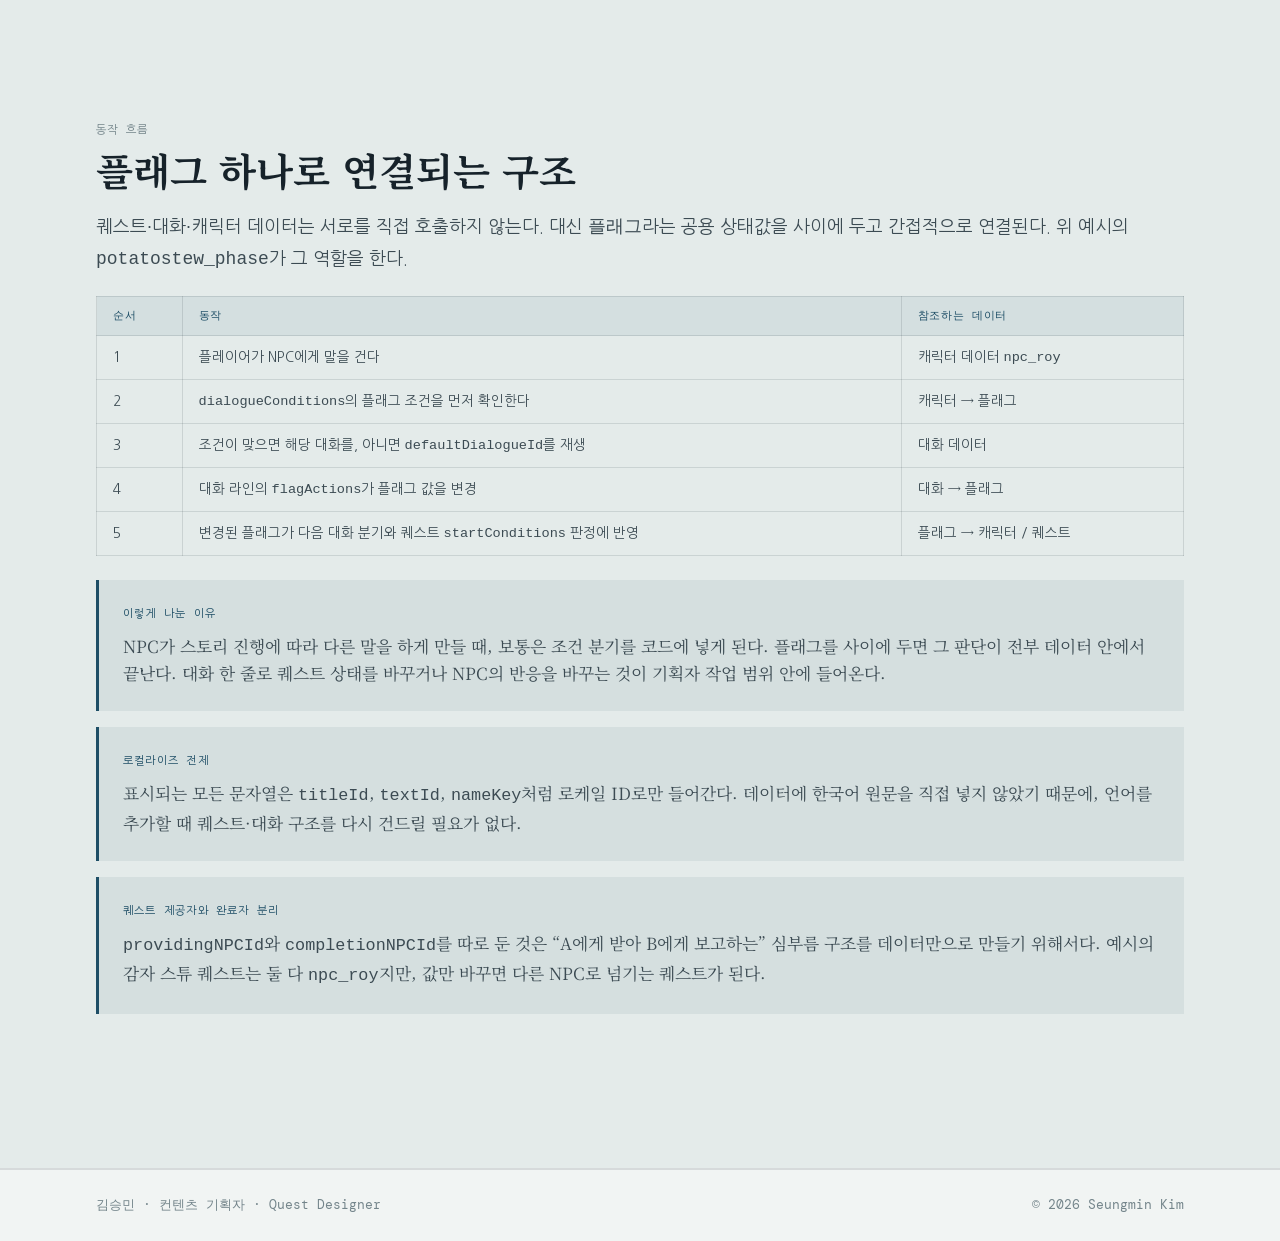
==== commit d993e138: "asd" ====
--- a/works.html
+++ b/works.html
@@ -46,8 +46,8 @@
 
       <!-- 개요 + 메타 -->
       <div style="margin-top:1.5rem;">
-        <p class="proj-body">위 베어 베어스 IP 기반 퍼즐 게임의 월드맵 미션·시나리오 담당. 게임플레이 동선과 서사를 하나의 흐름으로 연결하는 구조를 설계했다.</p>
-        <p class="proj-body">2018년 5월부터 2023년 3월까지 위베베팀에서 컨텐츠 기획을 맡아, 월드 파트와 퍼즐 파트를 함께 담당했다. 기획 문서 작성에서 끝나지 않고 Lua 스크립팅과 Unity 인하우스 툴로 직접 구현·배포까지 수행했다.</p>
+        <p class="proj-body">위 베어 베어스 IP 기반 퍼즐 게임의 월드맵 미션·시나리오 담당</p>
+        <p class="proj-body">2018년 5월부터 2023년 3월까지 위베베팀에서 컨텐츠 기획을 맡아, 월드 파트 및 퍼즐 파트를 담당했다. </p>
         <div class="work-sub-header" style="margin-top:1.75rem;">
           <span class="work-sub-label">담당 범위</span>
         </div>
@@ -60,10 +60,7 @@
           <li>3Match 퍼즐 레벨 디자인 및 라이브 밸런싱</li>
           <li>스토리 검수 빌드 관리: 워너브라더스 아시아태평양 지사 검수 대응 및 일정 관리</li>
         </ul>
-        <div class="design-intent" style="margin-top:1.5rem;">
-          <div class="intent-label">IP 제약</div>
-          <p>원작 IP를 사용하는 타이틀이라 스토리와 연출은 워너브라더스 아시아태평양 지사의 검수를 통과해야 했다. 각색의 자유도와 원작의 캐릭터성을 동시에 만족시키는 것이 기획 단계의 기본 전제였다.</p>
-        </div>
+
         <div class="proj-meta" style="margin-top:1.5rem;">
           <div class="meta-item">
             <span class="meta-label">플랫폼</span>
@@ -92,7 +89,7 @@
 
       <!-- 동선 맵 -->
       <svg class="wbb-map-svg" viewBox="0 0 4334 2222" style="margin-top:2rem;" role="img" aria-label="놈놈 저택 월드맵 - 미션 동선: 광장 > 놀이터 > 테니스장 > 주차장">
-        <image href="image/WBB/wbbmap.webp" x="0" y="0" width="4334" height="2222"/>
+        <image href="image/WBB/wbbmap.webp?v=2"x="0" y="0" width="4334" height="2222"/>
         <defs>
           <marker id="wbb-arrow" markerUnits="userSpaceOnUse" markerWidth="100" markerHeight="70" refX="95" refY="35" orient="auto">
             <polygon points="0 0, 100 35, 0 70" fill="#1E4E66"/>
@@ -137,10 +134,7 @@
       <div class="work-two-col" style="margin-top:3rem;">
         <div class="work-col-text">
           <p class="proj-body">한 파트의 미션 전체를 단독으로 설계한 사례다. 시나리오 집필과 미션 연출을 전담하며, 플레이어 동선·감정 곡선·IP 세계관 세 가지 제약을 동시에 만족하는 구조로 설계했다.</p>
-          <div class="design-intent" style="margin-bottom:1.25rem;">
-            <div class="intent-label">축소 결정</div>
-            <p>원래는 탐문 형식의 미션을 더 추가해 추리 느낌을 살리려 했으나, 재화로 진행하는 게임 특성상 억지로 끌어가는 느낌을 줄 수 있어 단일 미션으로 축소했다. 대신 각 장면의 밀도를 높이는 방향으로 전환했다.</p>
-          </div>
+
           <p class="proj-body">
             <button type="button" class="video-chapter-item" onclick="seekWbbPlayer(57)"><span class="chapter-time">00:57</span><span class="chapter-name">광장으로 이동하기</span></button>
             <br>아이스베어 탐문 장면: 대화 능력이 부족한 아이스베어가 탐문을 맡는 상황을 설정. 대화가 어긋나는 것처럼 보이지만 결과적으로 원하는 정보에 도달하는 방식으로 개그를 유도했다.
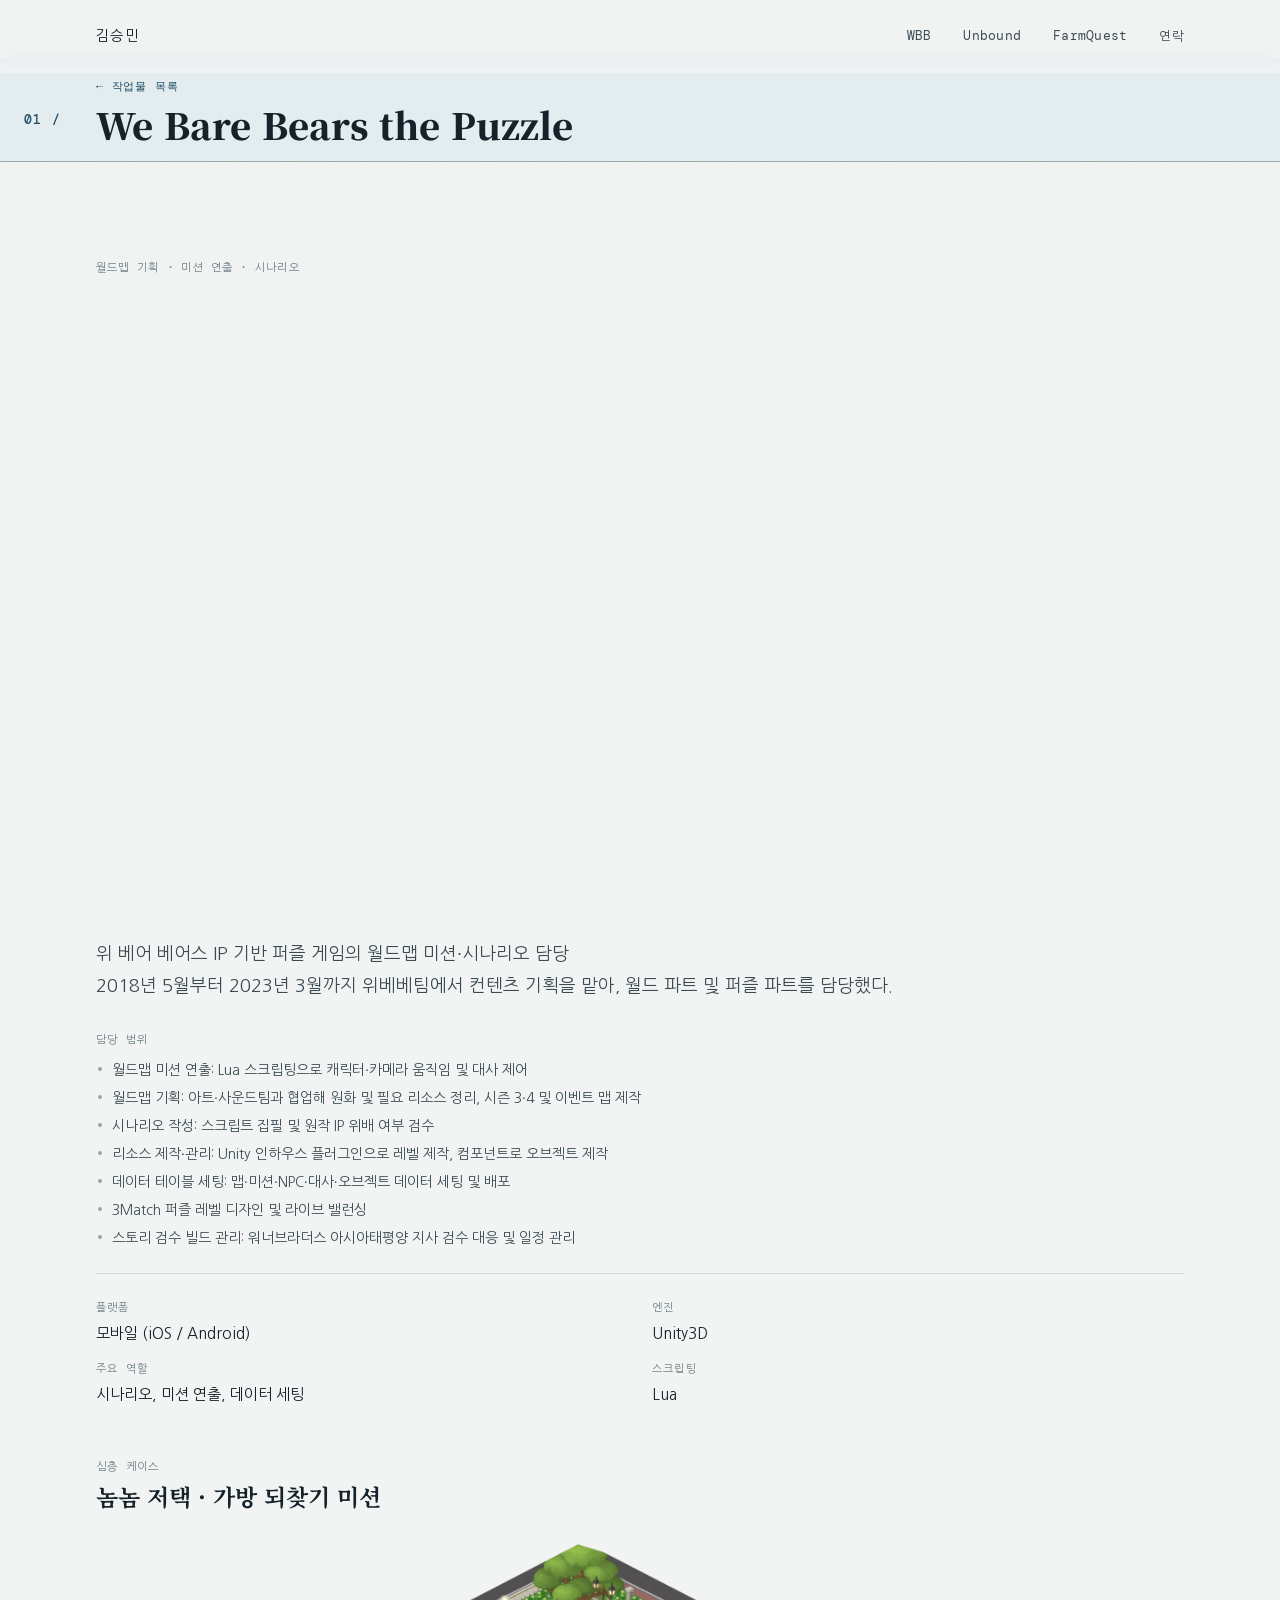
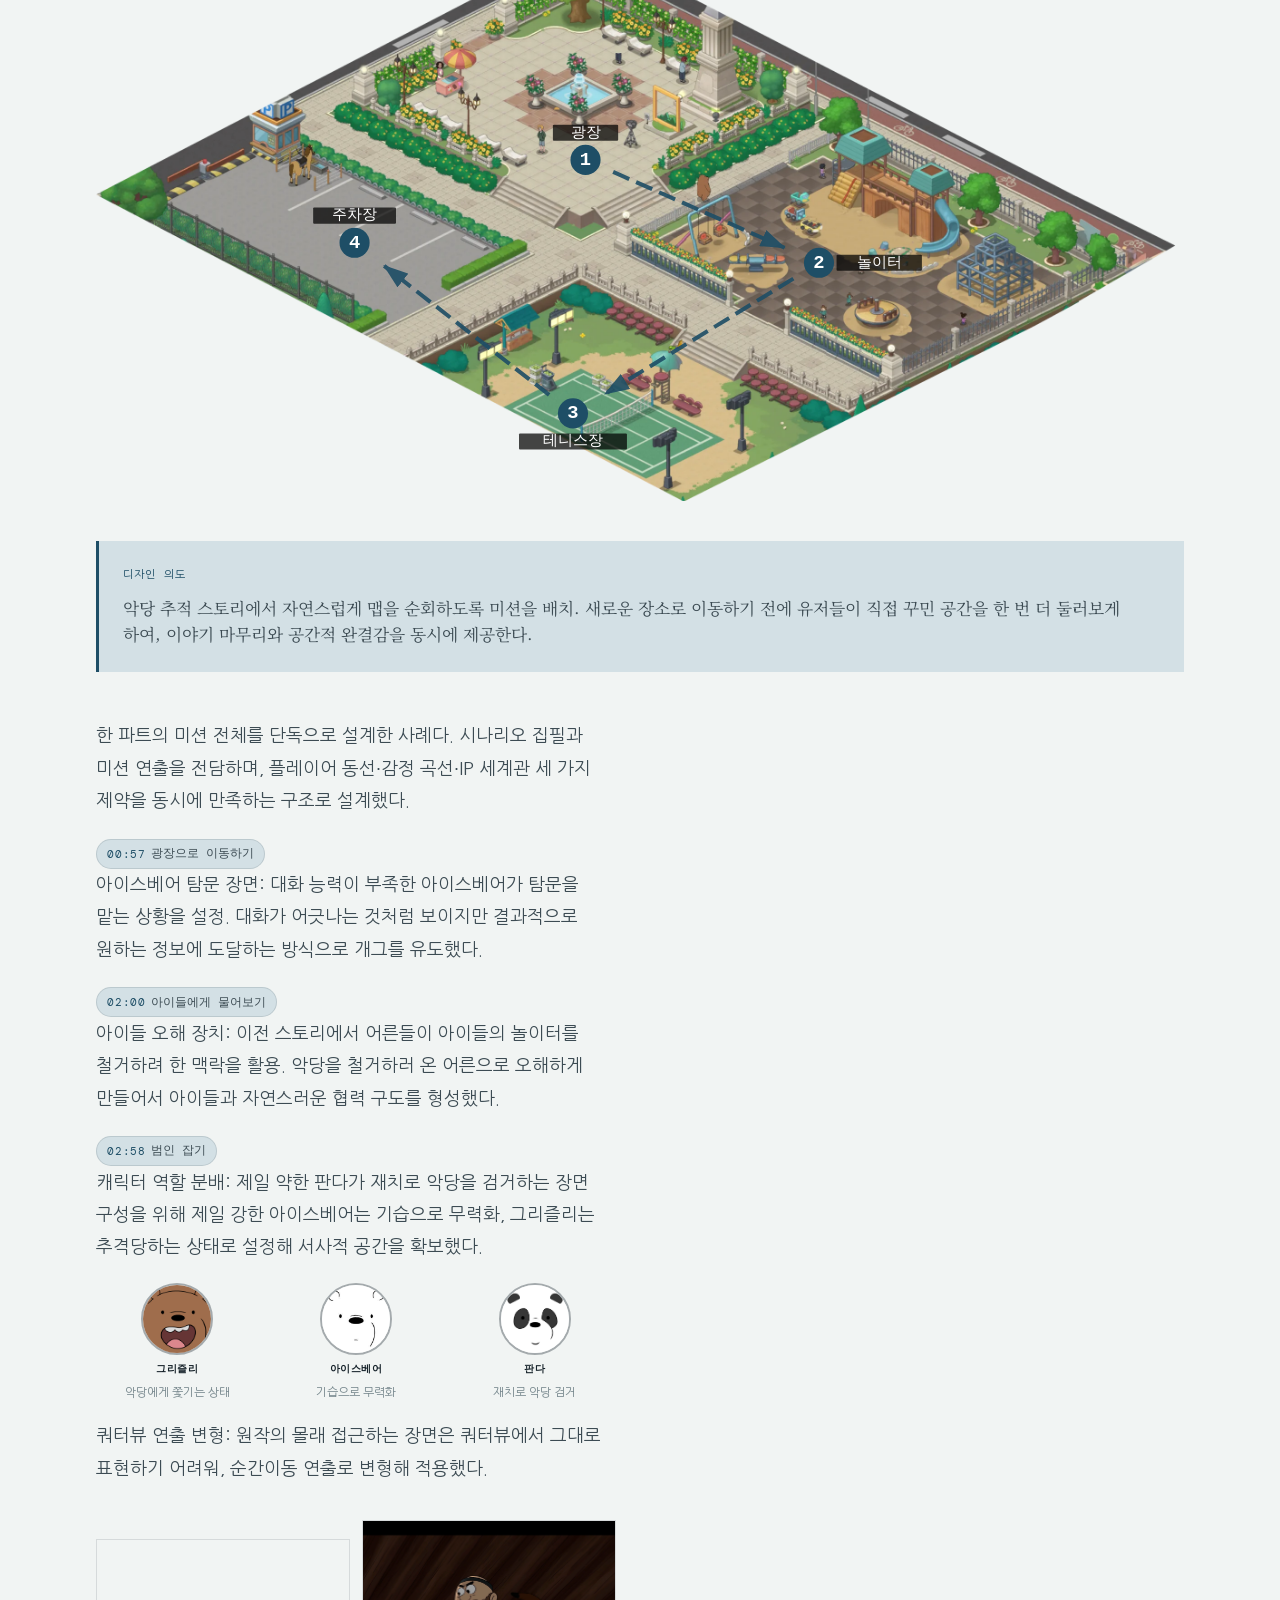
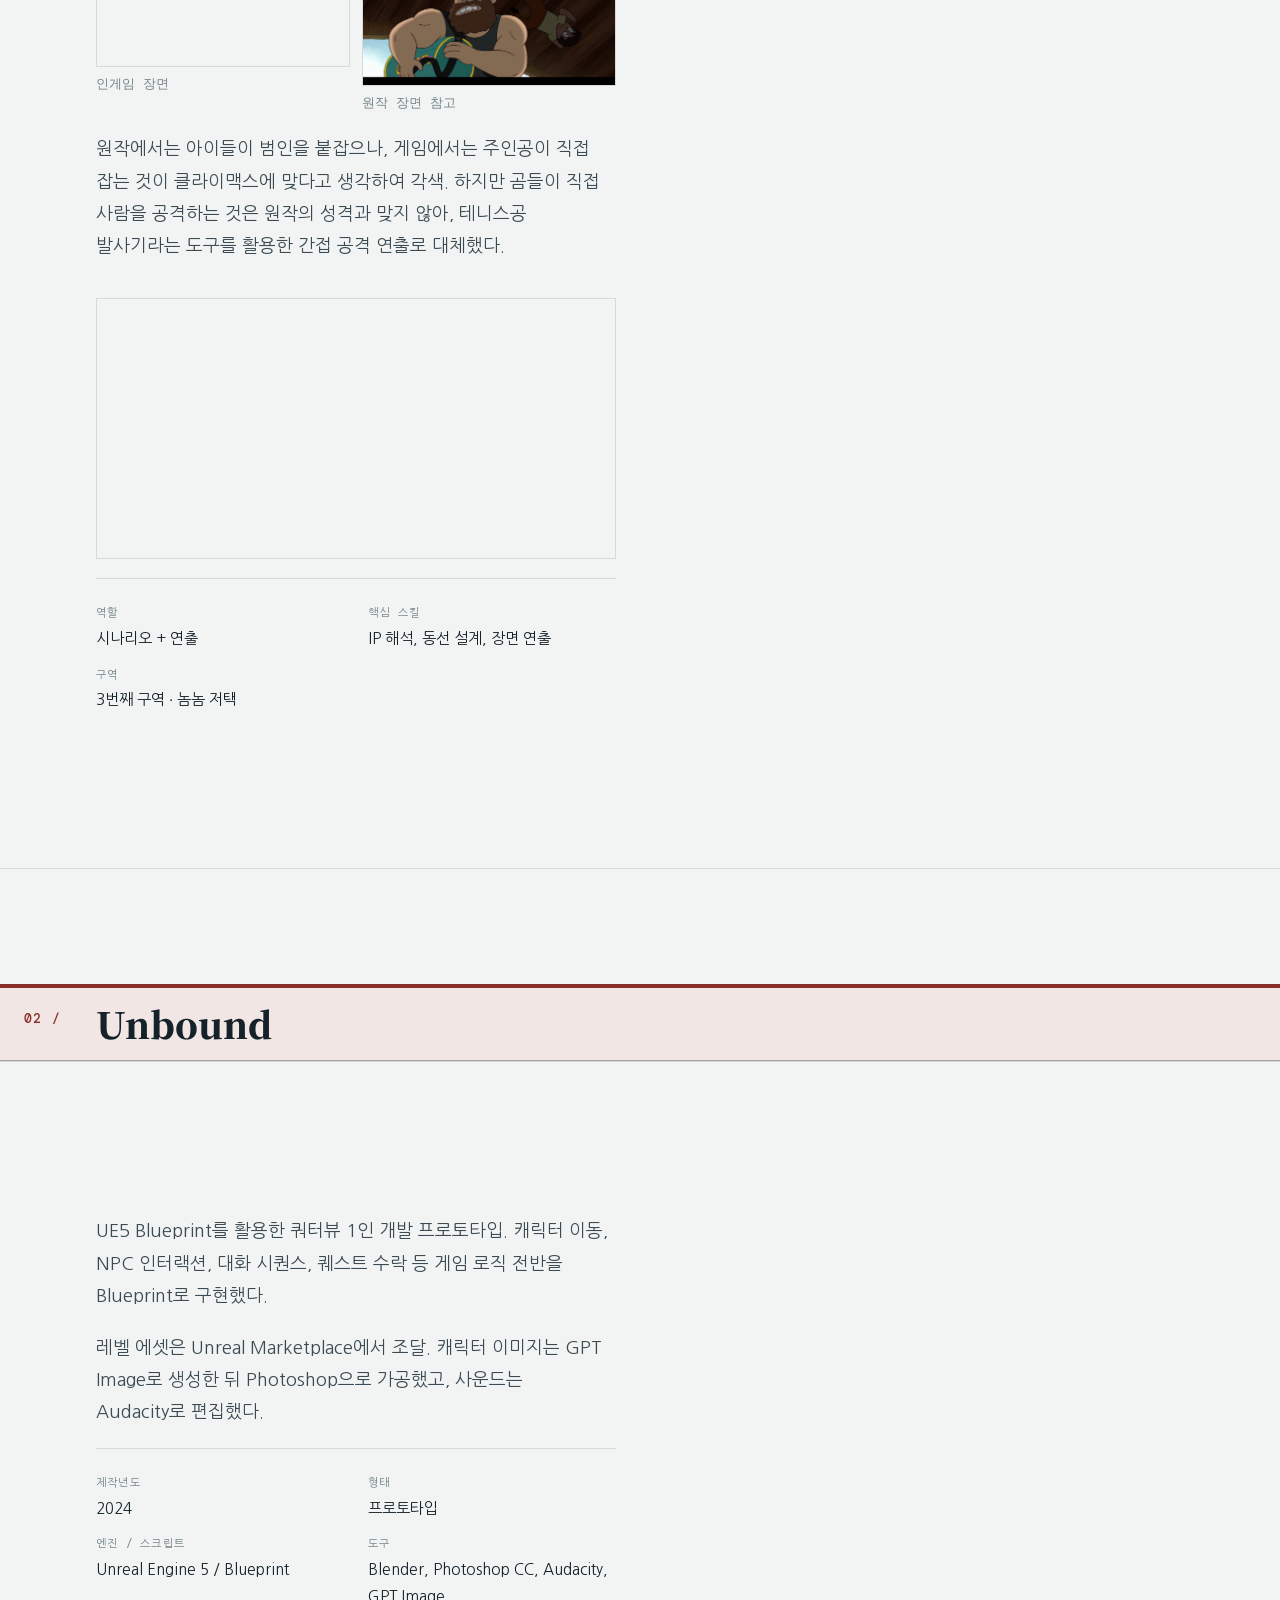
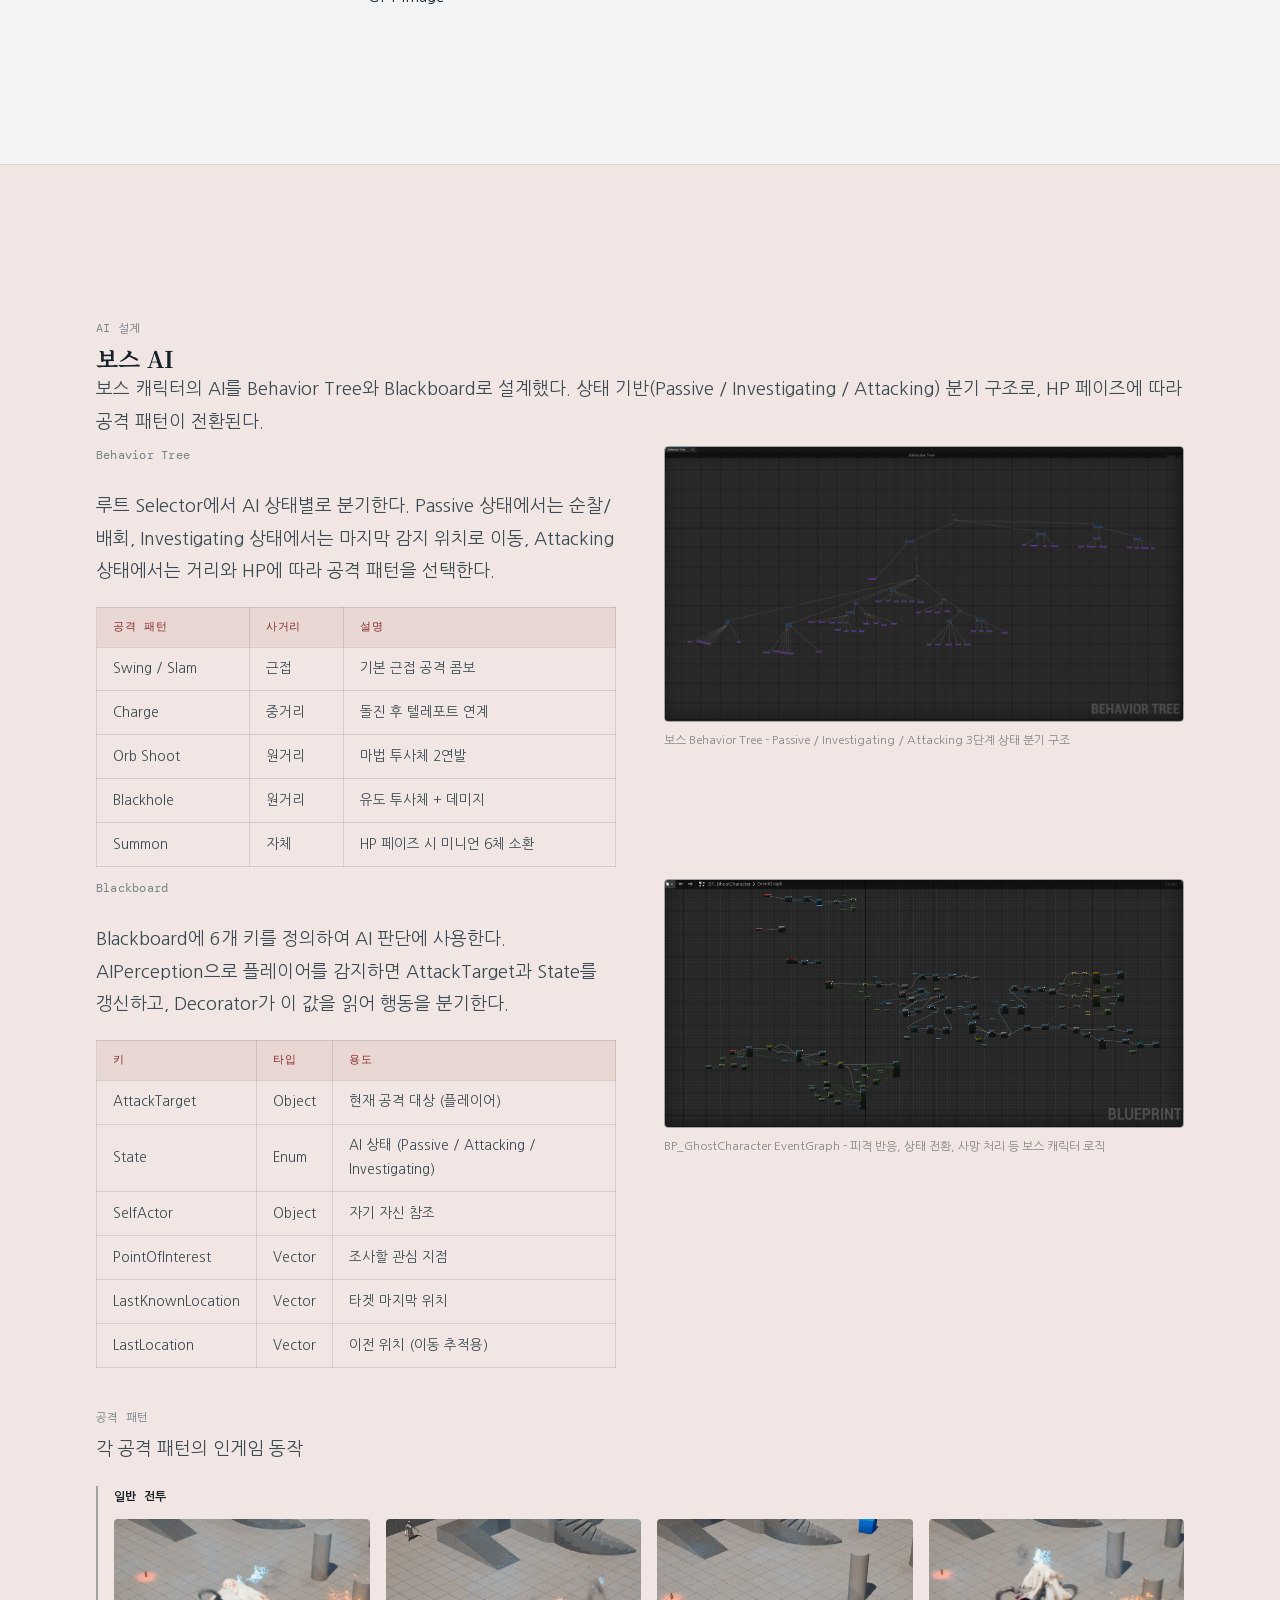
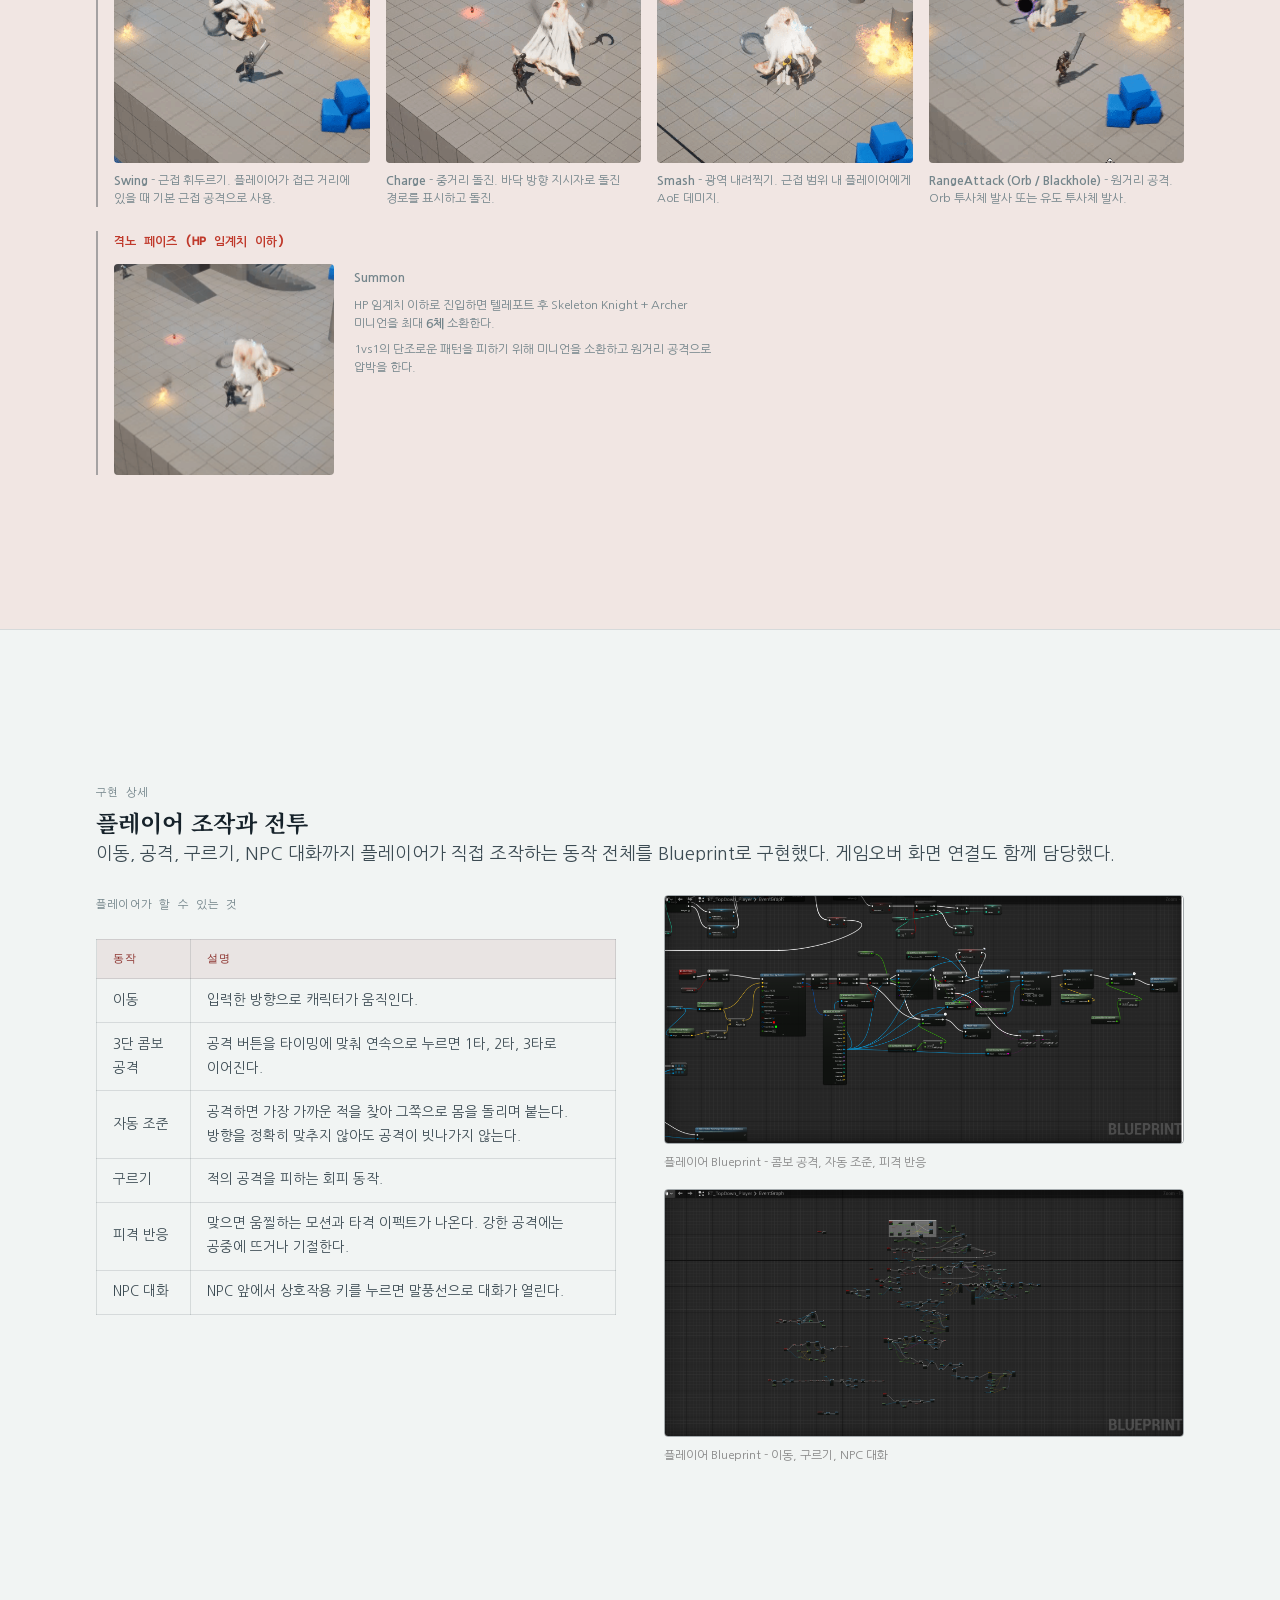
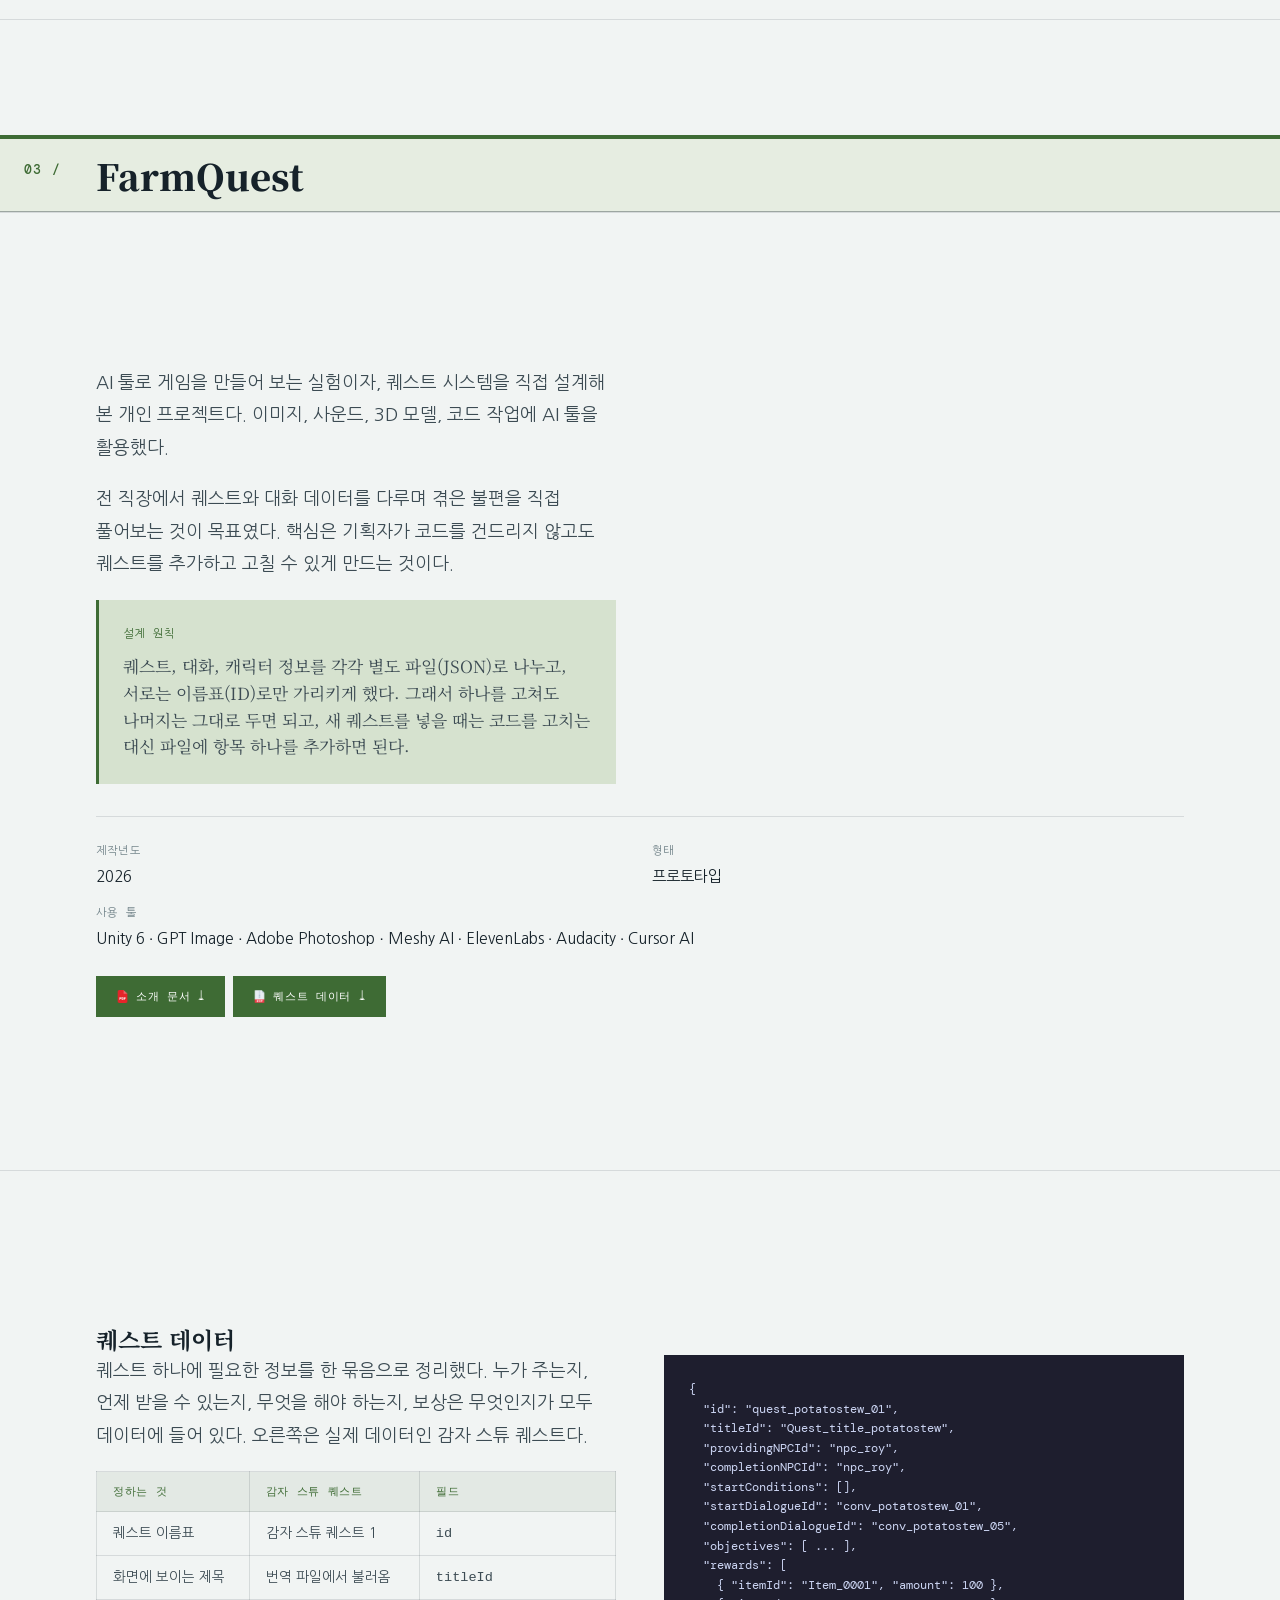
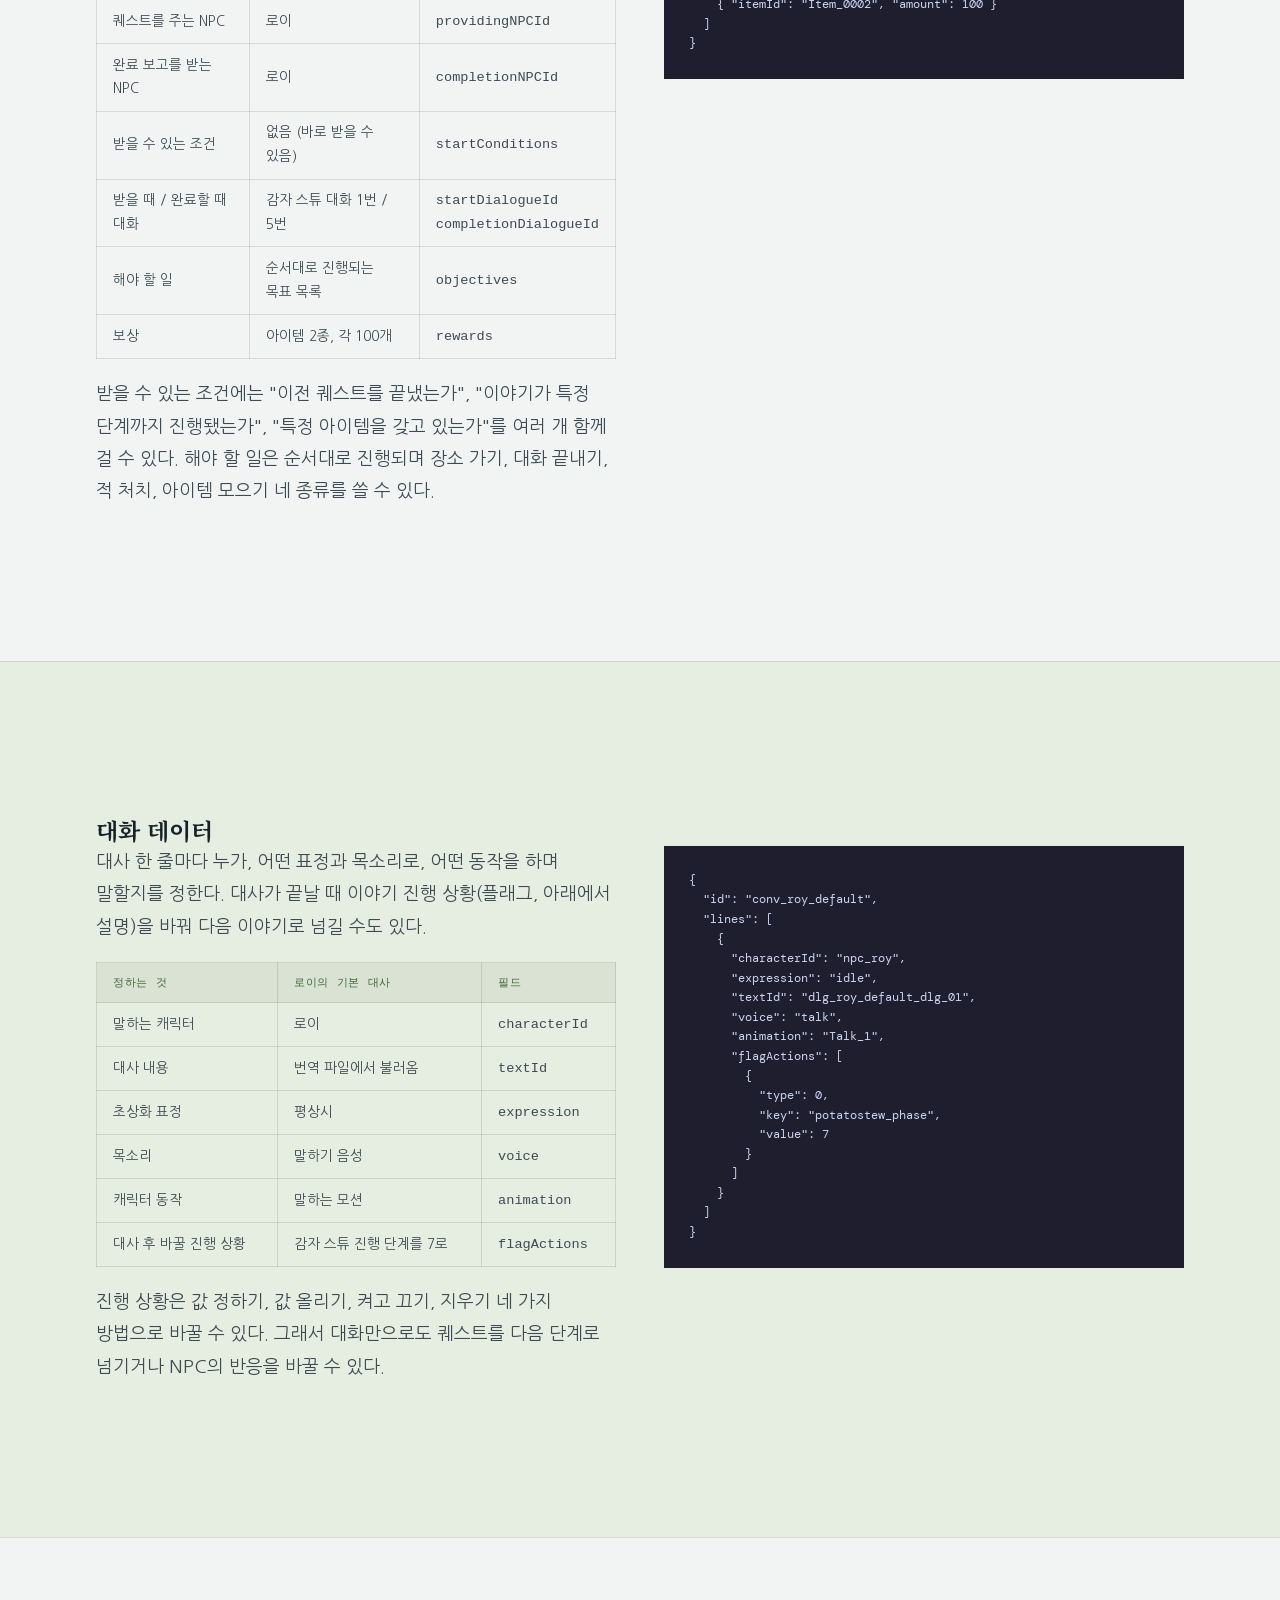
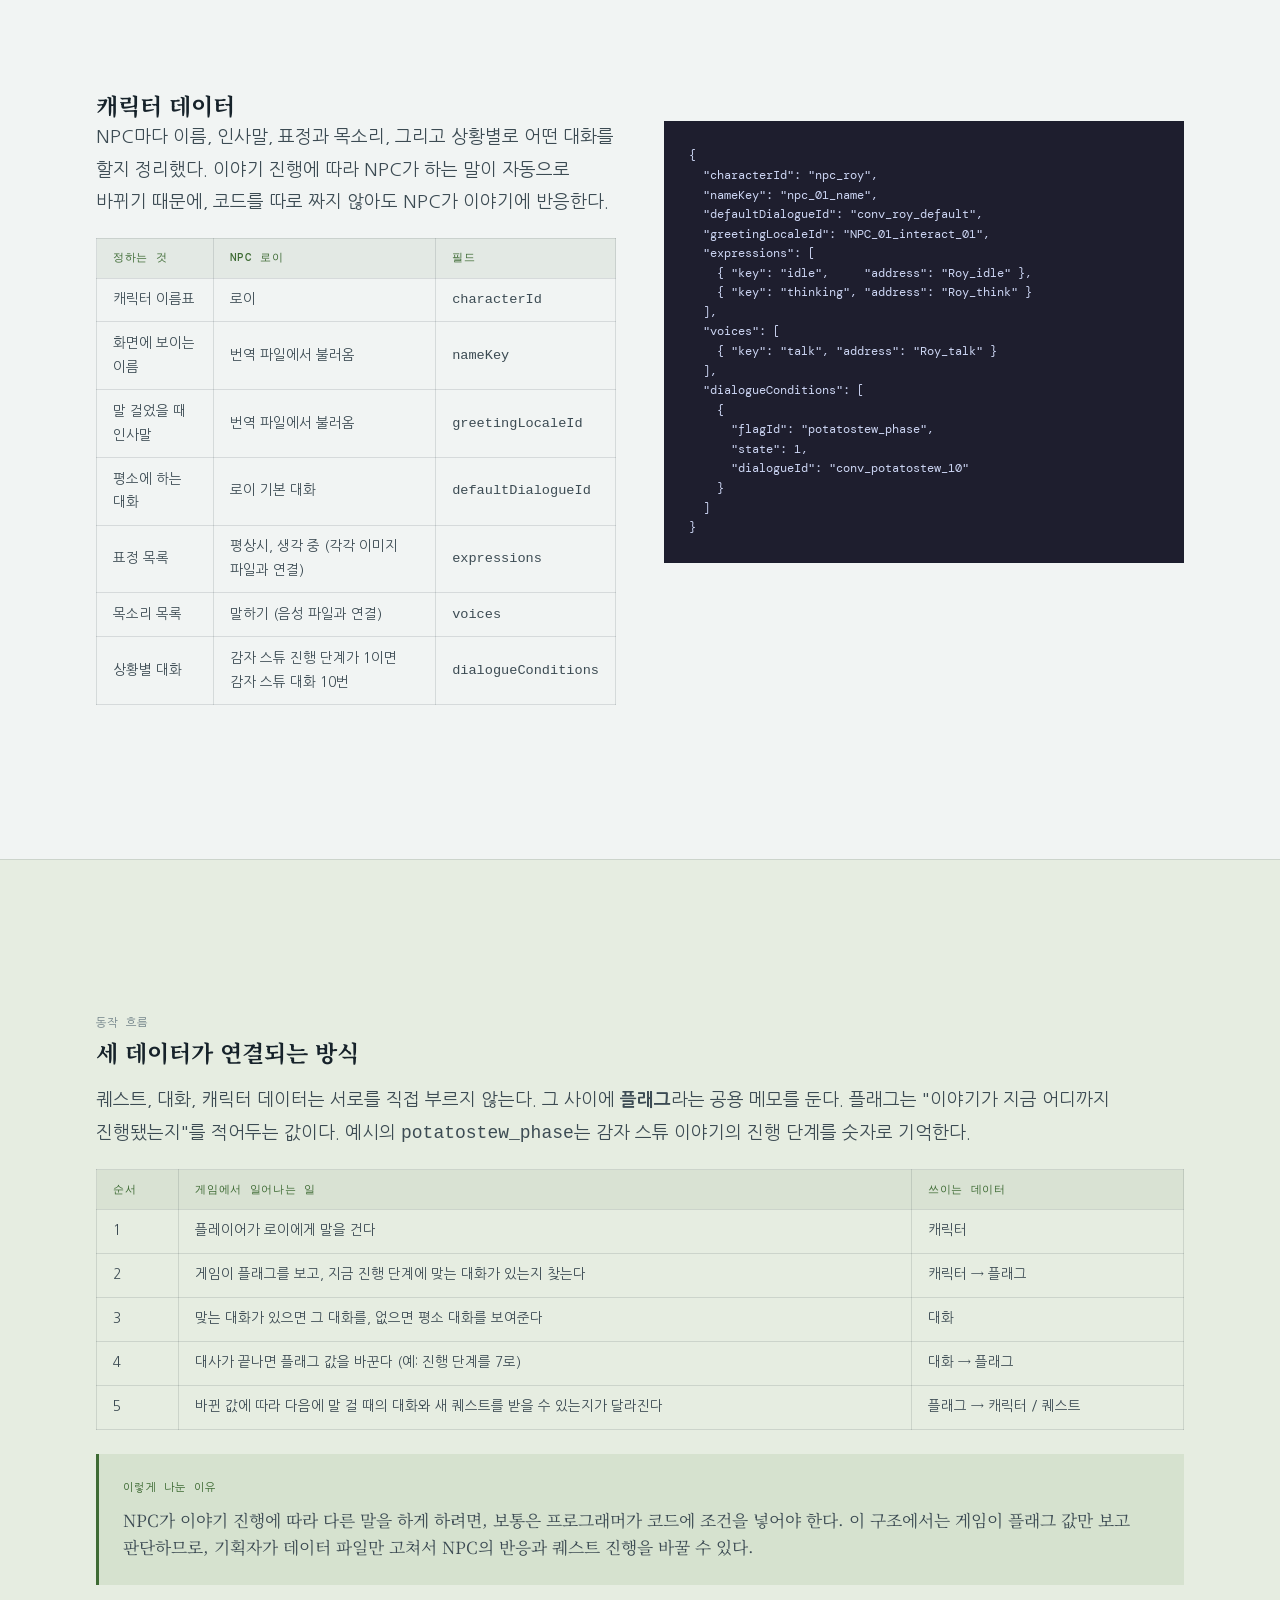
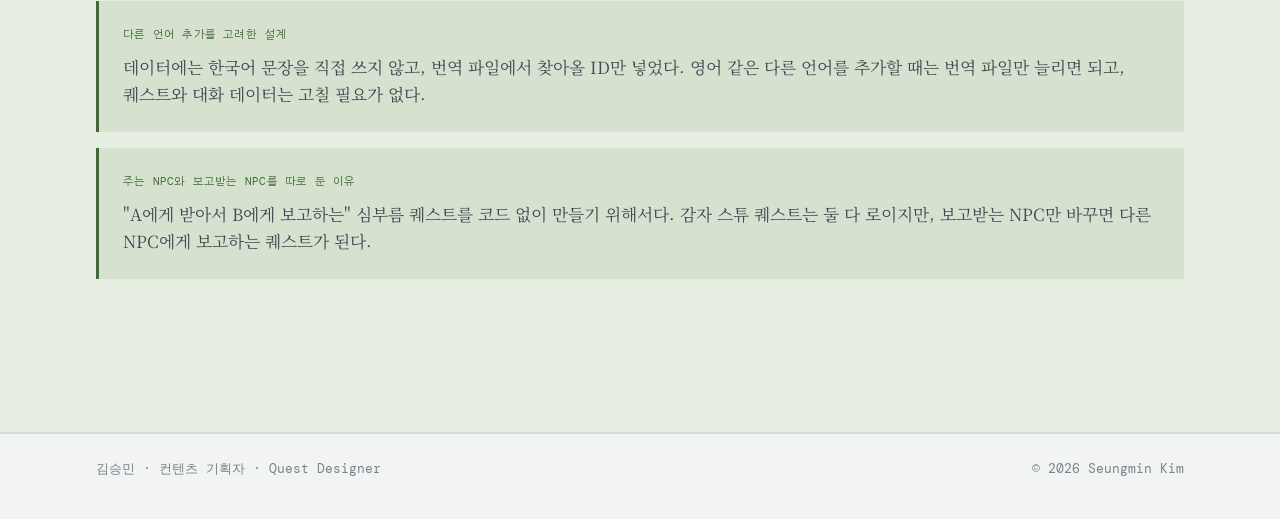
==== commit cbfb5b75: "asd" ====
--- a/works.html
+++ b/works.html
@@ -25,7 +25,7 @@
      PROJECT 01: WE BARE BEARS THE PUZZLE
      ============================================================ -->
 <section id="wbb" class="work-section">
-  <div class="chapter-sticky" style="position:sticky;top:3.7rem;z-index:50;background:var(--bg);">
+  <div class="chapter-sticky">
     <div class="section-inner wide">
       <a href="index.html#projects" class="back-link" style="margin-bottom:0.4rem;">&larr; 작업물 목록</a>
       <div class="chapter-header">
@@ -89,7 +89,7 @@
 
       <!-- 동선 맵 -->
       <svg class="wbb-map-svg" viewBox="0 0 4334 2222" style="margin-top:2rem;" role="img" aria-label="놈놈 저택 월드맵 - 미션 동선: 광장 > 놀이터 > 테니스장 > 주차장">
-        <image href="image/WBB/wbbmap.webp?v=2"x="0" y="0" width="4334" height="2222"/>
+        <image href="image/WBB/wbbmap.webp?v=2" x="0" y="0" width="4334" height="2222"/>
         <defs>
           <marker id="wbb-arrow" markerUnits="userSpaceOnUse" markerWidth="100" markerHeight="70" refX="95" refY="35" orient="auto">
             <polygon points="0 0, 100 35, 0 70" fill="#1E4E66"/>
@@ -141,11 +141,11 @@
           </p>
           <p class="proj-body">
             <button type="button" class="video-chapter-item" onclick="seekWbbPlayer(120)"><span class="chapter-time">02:00</span><span class="chapter-name">아이들에게 물어보기</span></button>
-            <br>아이들 오해 장치: 이전 스토리에서 어른들이 아이들의 놀이터를 철거하려 한 맥락을 활용. 악당을 철거하러 온 어른으로 오해한 아이들이 가방도 뇌물로 착각하게 만들어 자연스러운 협력 구도를 형성했다.
+            <br>아이들 오해 장치: 이전 스토리에서 어른들이 아이들의 놀이터를 철거하려 한 맥락을 활용. 악당을 철거하러 온 어른으로 오해하게 만들어서 아이들과 자연스러운 협력 구도를 형성했다.
           </p>
           <p class="proj-body">
             <button type="button" class="video-chapter-item" onclick="seekWbbPlayer(178)"><span class="chapter-time">02:58</span><span class="chapter-name">범인 잡기</span></button>
-            <br>캐릭터 역할 분배: 판다가 재치로 악당을 검거하는 장면 구성을 위해 아이스베어는 기습 무력화, 그리즐리는 추격당하는 상태로 설정해 서사적 공간을 확보했다.
+            <br>캐릭터 역할 분배: 제일 약한 판다가 재치로 악당을 검거하는 장면 구성을 위해 제일 강한 아이스베어는 기습으로 무력화, 그리즐리는 추격당하는 상태로 설정해 서사적 공간을 확보했다.
           </p>
           <div class="bear-portraits">
             <div class="bear-portrait">
@@ -191,10 +191,6 @@
               <span class="meta-value">IP 해석, 동선 설계, 장면 연출</span>
             </div>
             <div class="meta-item">
-              <span class="meta-label">영상 길이</span>
-              <span class="meta-value">약 4분 (무편집 전체)</span>
-            </div>
-            <div class="meta-item">
               <span class="meta-label">구역</span>
               <span class="meta-value">3번째 구역 · 놈놈 저택</span>
             </div>
@@ -206,37 +202,6 @@
           </div>
         </div>
       </div>
-
-      <!-- 퍼즐 레벨 디자인 -->
-      <div class="work-sub-header" style="margin-top:4rem;">
-        <span class="work-sub-label">레벨 디자인</span>
-        <h3 class="work-sub-title">3Match 퍼즐 레벨 · 라이브 운영</h3>
-      </div>
-      <p class="proj-body" style="margin-top:1rem;">월드 파트와 별개로 퍼즐 파트의 레벨 제작과 밸런싱을 담당했다. 신규 레벨을 만들어 내보내고 끝나는 것이 아니라, 라이브 지표를 보고 다시 조정하는 순환 구조로 운영했다.</p>
-
-      <div class="data-table" style="margin-top:1.25rem;">
-        <table>
-          <thead>
-            <tr><th>단계</th><th>작업</th></tr>
-          </thead>
-          <tbody>
-            <tr><td>제작</td><td>인하우스 레벨 에디터로 3Match 퍼즐 레벨 구성</td></tr>
-            <tr><td>검증</td><td>직접 플레이테스트로 클리어 가능 여부와 체감 난이도 확인</td></tr>
-            <tr><td>배치</td><td>완성된 레벨의 출시 순서 결정 및 데이터 세팅</td></tr>
-            <tr><td>배포</td><td>라이브 서버에 반영</td></tr>
-            <tr><td>관측</td><td>배포된 맵의 클리어율 수집</td></tr>
-            <tr><td>조정</td><td>클리어율이 의도한 난이도 곡선에서 벗어난 구간을 재조정</td></tr>
-          </tbody>
-        </table>
-      </div>
-
-      <div class="design-intent" style="margin-top:1.5rem;">
-        <div class="intent-label">밸런싱 기준</div>
-        <p>레벨 난이도는 제작자의 체감이 아니라 라이브 클리어율을 근거로 판단했다. 플레이테스트 단계의 감각과 실제 유저 지표는 어긋나는 경우가 많아, 배포 후 데이터를 확인하고 되돌아가 고치는 과정을 전제로 레벨을 설계했다.</p>
-      </div>
-
-      <p class="proj-body" style="margin-top:1.5rem;">기존 오브젝트 조합만으로 난이도를 만들어내는 데 한계가 오는 구간에서는 신규 퍼즐 오브젝트를 기획해, 레벨 디자인이 쓸 수 있는 재료 자체를 늘렸다.</p>
-
     </div>
   </article>
 </section>
@@ -245,7 +210,7 @@
      PROJECT 02: UNREAL QUARTER-VIEW
      ============================================================ -->
 <section id="unreal" class="work-section">
-  <div class="chapter-sticky" style="position:sticky;top:3.7rem;z-index:50;background:var(--bg);">
+  <div class="chapter-sticky">
     <div class="section-inner wide">
       <div class="chapter-header">
         <span class="chapter-num">02 /</span>
@@ -312,7 +277,7 @@
                 <tr><td>Swing / Slam</td><td>근접</td><td>기본 근접 공격 콤보</td></tr>
                 <tr><td>Charge</td><td>중거리</td><td>돌진 후 텔레포트 연계</td></tr>
                 <tr><td>Orb Shoot</td><td>원거리</td><td>마법 투사체 2연발</td></tr>
-                <tr><td>Blackhole</td><td>원거리</td><td>광역 흡인 + 데미지</td></tr>
+                <tr><td>Blackhole</td><td>원거리</td><td>유도 투사체 + 데미지</td></tr>
                 <tr><td>Summon</td><td>자체</td><td>HP 페이즈 시 미니언 6체 소환</td></tr>
               </tbody>
             </table>
@@ -372,7 +337,7 @@
           </figure>
           <figure style="margin:0;">
             <img src="image/unbound/GT_Charge.gif" alt="보스 Charge 돌진 공격" style="width:100%; border-radius:4px;">
-            <figcaption class="attack-caption"><strong>Charge</strong> - 중거리 돌진. 바닥 방향 지시자로 돌진 경로를 표시하고 돌진 후 텔레포트로 연계.</figcaption>
+            <figcaption class="attack-caption"><strong>Charge</strong> - 중거리 돌진. 바닥 방향 지시자로 돌진 경로를 표시하고 돌진.</figcaption>
           </figure>
           <figure style="margin:0;">
             <img src="image/unbound/GT_Smash.gif" alt="보스 Smash 내려찍기" style="width:100%; border-radius:4px;">
@@ -380,7 +345,7 @@
           </figure>
           <figure style="margin:0;">
             <img src="image/unbound/GT_Magic.gif" alt="보스 RangeAttack 원거리 공격" style="width:100%; border-radius:4px;">
-            <figcaption class="attack-caption"><strong>RangeAttack (Orb / Blackhole)</strong> - 원거리 공격. Orb 투사체 발사 또는 블랙홀로 플레이어를 흡인.</figcaption>
+            <figcaption class="attack-caption"><strong>RangeAttack (Orb / Blackhole)</strong> - 원거리 공격. Orb 투사체 발사 또는 유도 투사체 발사.</figcaption>
           </figure>
         </div>
       </div>
@@ -395,8 +360,7 @@
           <div class="summon-desc">
             <p class="attack-caption" style="margin:0 0 0.6rem;"><strong>Summon</strong></p>
             <p class="attack-caption" style="margin:0 0 0.5rem;">HP 임계치 이하로 진입하면 텔레포트 후 Skeleton Knight + Archer 미니언을 최대 <strong>6체</strong> 소환한다.</p>
-            <p class="attack-caption" style="margin:0 0 0.5rem;">격노 콤보 (<code>BTD_Boss_HP</code> 트리거): Teleport &rarr; Summon x6 &rarr; Orb Shoot &rarr; Blackhole 를 연속 실행.</p>
-            <p class="attack-caption" style="margin:0;">소환 직후 본체는 속도가 상승하며, 미니언이 플레이어를 포위하는 동안 원거리 공격으로 압박한다.</p>
+            <p class="attack-caption" style="margin:0;"> 1vs1의 단조로운 패턴을 피하기 위해 미니언을 소환하고 원거리 공격으로 압박을 한다.</p>
           </div>
         </div>
       </div>
@@ -408,55 +372,39 @@
     <div class="section-inner wide">
       <div class="work-sub-header">
         <span class="work-sub-label">구현 상세</span>
-        <h3 class="work-sub-title">플레이어 Blueprint (ET_TopDown_Player)</h3>
-      </div>
-      <p class="proj-body">Enhanced Input으로 이동·공격·구르기·상호작용 4가지 입력을 처리하고, 3단계 콤보 공격·구르기·피격 반응 등 전투 로직을 Blueprint로 구현. NPC 대화, 게임오버 UI 연동까지 플레이어 관련 로직 전반을 담당한다.</p>
+        <h3 class="work-sub-title">플레이어 조작과 전투</h3>
+      </div>
+      <p class="proj-body">이동, 공격, 구르기, NPC 대화까지 플레이어가 직접 조작하는 동작 전체를 Blueprint로 구현했다. 게임오버 화면 연결도 함께 담당했다.</p>
 
       <div class="work-two-col" style="margin-top:1.5rem;">
         <div class="work-col-text">
           <div class="work-sub-header" style="margin-top:0;">
-            <span class="work-sub-label">입력 &amp; 전투</span>
+            <span class="work-sub-label">플레이어가 할 수 있는 것</span>
           </div>
           <div class="data-table">
             <table>
               <thead>
-                <tr><th>입력 액션</th><th>기능</th><th>연결 에셋</th></tr>
+                <tr><th>동작</th><th>설명</th></tr>
               </thead>
               <tbody>
-                <tr><td>IA_CH_MOVE</td><td>이동</td><td>AddMovementInput</td></tr>
-                <tr><td>IA_CH_ATTACK</td><td>콤보 공격</td><td>AM_Combo1 → AM_Combo2 → AM_Combo3</td></tr>
-                <tr><td>IA_CH_ROLL</td><td>구르기 회피</td><td>RollAnim_Montage</td></tr>
-                <tr><td>IA_CH_USE</td><td>NPC 상호작용</td><td>BPI_Dialogue / WB_TalkBalloon</td></tr>
+                <tr><td>이동</td><td>입력한 방향으로 캐릭터가 움직인다.</td></tr>
+                <tr><td>3단 콤보 공격</td><td>공격 버튼을 타이밍에 맞춰 연속으로 누르면 1타, 2타, 3타로 이어진다.</td></tr>
+                <tr><td>자동 조준</td><td>공격하면 가장 가까운 적을 찾아 그쪽으로 몸을 돌리며 붙는다. 방향을 정확히 맞추지 않아도 공격이 빗나가지 않는다.</td></tr>
+                <tr><td>구르기</td><td>적의 공격을 피하는 회피 동작.</td></tr>
+                <tr><td>피격 반응</td><td>맞으면 움찔하는 모션과 타격 이펙트가 나온다. 강한 공격에는 공중에 뜨거나 기절한다.</td></tr>
+                <tr><td>NPC 대화</td><td>NPC 앞에서 상호작용 키를 누르면 말풍선으로 대화가 열린다.</td></tr>
               </tbody>
             </table>
           </div>
-          <div class="work-sub-header" style="margin-top:1.5rem;">
-            <span class="work-sub-label">주요 기능</span>
-          </div>
-          <div class="data-table">
-            <table>
-              <thead>
-                <tr><th>기능</th><th>설명</th></tr>
-              </thead>
-              <tbody>
-                <tr><td>3단계 콤보</td><td>Combo1→2→3 순서로 몽타주 재생. 타이밍 내 입력 시 다음 단계로 연계.</td></tr>
-                <tr><td>FindNearestEnemy</td><td>공격 시 가장 가까운 적을 자동 타겟팅.</td></tr>
-                <tr><td>Motion Warping</td><td>AddOrUpdateWarpTargetFromLocation으로 공격 중 타겟 방향으로 위치·회전 보정.</td></tr>
-                <tr><td>피격 처리</td><td>AnyDamage 이벤트 수신. Hit 리액션 몽타주(Dk_hit1~3) 및 Niagara 히트 이펙트 재생.</td></tr>
-                <tr><td>에어본 / 스턴</td><td>AM_airborne, Stun Montage로 CC(군중 제어) 상태 처리.</td></tr>
-                <tr><td>구르기</td><td>IA_CH_ROLL 입력 시 RollAnim_Montage 재생 및 이동 속도 조정.</td></tr>
-              </tbody>
-            </table>
-          </div>
         </div>
         <div class="work-col-media" style="display:flex; flex-direction:column; gap:1rem; position:static;">
           <figure style="margin:0;">
             <img src="image/unbound/PC_BP.png" alt="플레이어 Blueprint - 전투 로직" style="width:100%; border-radius:4px;">
-            <figcaption style="font-size:0.75rem; color:var(--c-muted, #888); margin-top:0.5rem;">ET_TopDown_Player EventGraph - 3단계 콤보 공격, Motion Warping, 피격 처리</figcaption>
+            <figcaption style="font-size:0.75rem; color:var(--c-muted, #888); margin-top:0.5rem;">플레이어 Blueprint - 콤보 공격, 자동 조준, 피격 반응</figcaption>
           </figure>
           <figure style="margin:0;">
             <img src="image/unbound/PC_BP2.png" alt="플레이어 Blueprint - 이동 및 인터랙션 로직" style="width:100%; border-radius:4px;">
-            <figcaption style="font-size:0.75rem; color:var(--c-muted, #888); margin-top:0.5rem;">ET_TopDown_Player EventGraph - 이동 입력, 구르기, NPC 대화(BPI_Dialogue) 연동</figcaption>
+            <figcaption style="font-size:0.75rem; color:var(--c-muted, #888); margin-top:0.5rem;">플레이어 Blueprint - 이동, 구르기, NPC 대화</figcaption>
           </figure>
         </div>
       </div>
@@ -468,7 +416,7 @@
      PROJECT 03: FARMQUEST
      ============================================================ -->
 <section id="farmquest" class="work-section">
-  <div class="chapter-sticky" style="position:sticky;top:3.7rem;z-index:50;background:var(--bg);">
+  <div class="chapter-sticky">
     <div class="section-inner wide">
       <div class="chapter-header">
         <span class="chapter-num">03 /</span>
@@ -482,11 +430,11 @@
     <div class="section-inner wide">
       <div class="work-two-col">
         <div class="work-col-text">
-          <p class="proj-body">생성형 AI 툴을 활용한 게임 개발 파이프라인 실험 및 데이터 기반 퀘스트 시스템 설계 습작. 이미지, 사운드, 3D 모델, 코드 작업 전반에 AI 툴을 적용했다.</p>
-          <p class="proj-body">전 직장에서 퀘스트와 대화 데이터를 다루며 겪은 문제를 직접 설계해 보는 것이 목표였다. 기획자가 코드를 건드리지 않고 퀘스트를 추가하고 수정할 수 있는 구조를 만드는 데 초점을 맞췄다.</p>
+          <p class="proj-body">AI 툴로 게임을 만들어 보는 실험이자, 퀘스트 시스템을 직접 설계해 본 개인 프로젝트다. 이미지, 사운드, 3D 모델, 코드 작업에 AI 툴을 활용했다.</p>
+          <p class="proj-body">전 직장에서 퀘스트와 대화 데이터를 다루며 겪은 불편을 직접 풀어보는 것이 목표였다. 핵심은 기획자가 코드를 건드리지 않고도 퀘스트를 추가하고 고칠 수 있게 만드는 것이다.</p>
           <div class="design-intent">
             <div class="intent-label">설계 원칙</div>
-            <p>퀘스트·대화·캐릭터를 각각 독립된 JSON으로 분리하고, 서로를 ID로만 참조하게 했다. 셋 중 하나를 고쳐도 나머지를 건드릴 필요가 없고, 새 퀘스트를 넣는 작업이 코드 수정이 아니라 데이터 추가가 된다.</p>
+            <p>퀘스트, 대화, 캐릭터 정보를 각각 별도 파일(JSON)로 나누고, 서로는 이름표(ID)로만 가리키게 했다. 그래서 하나를 고쳐도 나머지는 그대로 두면 되고, 새 퀘스트를 넣을 때는 코드를 고치는 대신 파일에 항목 하나를 추가하면 된다.</p>
           </div>
         </div>
         <div class="work-col-media" style="position:static;">
@@ -530,24 +478,25 @@
       </div>
       <div class="work-two-col">
         <div class="work-col-text">
-          <p class="proj-body">퀘스트 데이터를 JSON으로 구조화해 기획과 구현을 분리했다. 퀘스트 ID, NPC 참조, 시작 조건, 목표 단계, 보상까지 모든 정보를 데이터로 관리한다.</p>
+          <p class="proj-body">퀘스트 하나에 필요한 정보를 한 묶음으로 정리했다. 누가 주는지, 언제 받을 수 있는지, 무엇을 해야 하는지, 보상은 무엇인지가 모두 데이터에 들어 있다. 오른쪽은 실제 데이터인 감자 스튜 퀘스트다.</p>
           <div class="data-table">
             <table>
               <thead>
-                <tr><th>필드</th><th>타입</th><th>설명</th></tr>
+                <tr><th>정하는 것</th><th>감자 스튜 퀘스트</th><th>필드</th></tr>
               </thead>
               <tbody>
-                <tr><td>id</td><td>string</td><td>퀘스트 고유 ID</td></tr>
-                <tr><td>titleId</td><td>string</td><td>로케일 시스템 참조 제목 ID</td></tr>
-                <tr><td>providingNPCId</td><td>string</td><td>퀘스트를 제공하는 NPC ID</td></tr>
-                <tr><td>completionNPCId</td><td>string</td><td>퀘스트 완료를 처리하는 NPC ID</td></tr>
-                <tr><td>startConditions</td><td>array</td><td>퀘스트 시작 조건 목록</td></tr>
-                <tr><td>objectives</td><td>array</td><td>퀘스트의 목표 단계 리스트</td></tr>
-                <tr><td>rewards</td><td>array</td><td>퀘스트 완료 보상 목록</td></tr>
+                <tr><td>퀘스트 이름표</td><td>감자 스튜 퀘스트 1</td><td><code>id</code></td></tr>
+                <tr><td>화면에 보이는 제목</td><td>번역 파일에서 불러옴</td><td><code>titleId</code></td></tr>
+                <tr><td>퀘스트를 주는 NPC</td><td>로이</td><td><code>providingNPCId</code></td></tr>
+                <tr><td>완료 보고를 받는 NPC</td><td>로이</td><td><code>completionNPCId</code></td></tr>
+                <tr><td>받을 수 있는 조건</td><td>없음 (바로 받을 수 있음)</td><td><code>startConditions</code></td></tr>
+                <tr><td>받을 때 / 완료할 때 대화</td><td>감자 스튜 대화 1번 / 5번</td><td><code>startDialogueId</code><br><code>completionDialogueId</code></td></tr>
+                <tr><td>해야 할 일</td><td>순서대로 진행되는 목표 목록</td><td><code>objectives</code></td></tr>
+                <tr><td>보상</td><td>아이템 2종, 각 100개</td><td><code>rewards</code></td></tr>
               </tbody>
             </table>
           </div>
-          <p class="proj-body">startConditions로 선행 퀘스트 완료, 플래그 값 검사, 아이템 보유 여부 등 복수 조건 설정 가능. objectives는 순차 진행되며, 지역 도달(EnterArea), 대화 완료(CompleteDialogue), 적 처치(DefeatEnemies), 아이템 수집(CollectItems) 네 가지 타입 지원.</p>
+          <p class="proj-body">받을 수 있는 조건에는 "이전 퀘스트를 끝냈는가", "이야기가 특정 단계까지 진행됐는가", "특정 아이템을 갖고 있는가"를 여러 개 함께 걸 수 있다. 해야 할 일은 순서대로 진행되며 장소 가기, 대화 끝내기, 적 처치, 아이템 모으기 네 종류를 쓸 수 있다.</p>
         </div>
         <div class="work-col-media" style="position:static;">
           <div class="code-block">
@@ -579,23 +528,23 @@
       </div>
       <div class="work-two-col">
         <div class="work-col-text">
-          <p class="proj-body">캐릭터 간 텍스트 대화를 데이터로 제어한다. 캐릭터 이름, 초상화(감정), 음성, 애니메이션 연출을 각 대사 라인별로 설정 가능하며, 대화 종료 시 플래그 변경을 통해 스토리 및 퀘스트 진행 제어.</p>
+          <p class="proj-body">대사 한 줄마다 누가, 어떤 표정과 목소리로, 어떤 동작을 하며 말할지를 정한다. 대사가 끝날 때 이야기 진행 상황(플래그, 아래에서 설명)을 바꿔 다음 이야기로 넘길 수도 있다.</p>
           <div class="data-table">
             <table>
               <thead>
-                <tr><th>필드</th><th>타입</th><th>설명</th></tr>
+                <tr><th>정하는 것</th><th>로이의 기본 대사</th><th>필드</th></tr>
               </thead>
               <tbody>
-                <tr><td>textId</td><td>string</td><td>텍스트 대사 로케일 ID</td></tr>
-                <tr><td>characterId</td><td>string</td><td>대사를 하는 캐릭터 ID</td></tr>
-                <tr><td>animation</td><td>string</td><td>캐릭터 애니메이션</td></tr>
-                <tr><td>expression</td><td>string</td><td>캐릭터 초상화 ID</td></tr>
-                <tr><td>voice</td><td>string</td><td>캐릭터 음성 ID</td></tr>
-                <tr><td>flagActions</td><td>array</td><td>대화 종료 후 변경할 플래그</td></tr>
+                <tr><td>말하는 캐릭터</td><td>로이</td><td><code>characterId</code></td></tr>
+                <tr><td>대사 내용</td><td>번역 파일에서 불러옴</td><td><code>textId</code></td></tr>
+                <tr><td>초상화 표정</td><td>평상시</td><td><code>expression</code></td></tr>
+                <tr><td>목소리</td><td>말하기 음성</td><td><code>voice</code></td></tr>
+                <tr><td>캐릭터 동작</td><td>말하는 모션</td><td><code>animation</code></td></tr>
+                <tr><td>대사 후 바꿀 진행 상황</td><td>감자 스튜 진행 단계를 7로</td><td><code>flagActions</code></td></tr>
               </tbody>
             </table>
           </div>
-          <p class="proj-body">flagActions는 네 가지 액션 타입 지원: 플래그 설정(0), 값 증가(1), 플래그 토글(2), 플래그 제거(3). 대화만으로도 퀘스트 상태 전환, NPC 행동 변화 등 유연하게 제어 가능.</p>
+          <p class="proj-body">진행 상황은 값 정하기, 값 올리기, 켜고 끄기, 지우기 네 가지 방법으로 바꿀 수 있다. 그래서 대화만으로도 퀘스트를 다음 단계로 넘기거나 NPC의 반응을 바꿀 수 있다.</p>
         </div>
         <div class="work-col-media" style="position:static;">
           <div class="code-block">
@@ -632,20 +581,20 @@
       </div>
       <div class="work-two-col">
         <div class="work-col-text">
-          <p class="proj-body">NPC의 표정, 음성, 기본 대화, 플래그 조건부 대화를 데이터로 관리한다. dialogueConditions를 통해 플래그 값에 따라 NPC 재생 대화를 자동 전환, 별도 코드 없이 NPC의 상태 변화를 표현한다.</p>
+          <p class="proj-body">NPC마다 이름, 인사말, 표정과 목소리, 그리고 상황별로 어떤 대화를 할지 정리했다. 이야기 진행에 따라 NPC가 하는 말이 자동으로 바뀌기 때문에, 코드를 따로 짜지 않아도 NPC가 이야기에 반응한다.</p>
           <div class="data-table">
             <table>
               <thead>
-                <tr><th>필드</th><th>타입</th><th>설명</th></tr>
+                <tr><th>정하는 것</th><th>NPC 로이</th><th>필드</th></tr>
               </thead>
               <tbody>
-                <tr><td>characterId</td><td>string</td><td>캐릭터 고유 ID</td></tr>
-                <tr><td>nameKey</td><td>string</td><td>이름의 로케일 키</td></tr>
-                <tr><td>defaultDialogueId</td><td>string</td><td>조건 없을 때 기본 재생 대화 ID</td></tr>
-                <tr><td>greetingLocaleId</td><td>string</td><td>NPC에게 말 걸었을 때 인사말 로케일</td></tr>
-                <tr><td>expressions</td><td>array</td><td>감정 목록 (key + address)</td></tr>
-                <tr><td>voices</td><td>array</td><td>음성 목록 (key + address)</td></tr>
-                <tr><td>dialogueConditions</td><td>array</td><td>플래그 값에 따라 재생될 대화 조건</td></tr>
+                <tr><td>캐릭터 이름표</td><td>로이</td><td><code>characterId</code></td></tr>
+                <tr><td>화면에 보이는 이름</td><td>번역 파일에서 불러옴</td><td><code>nameKey</code></td></tr>
+                <tr><td>말 걸었을 때 인사말</td><td>번역 파일에서 불러옴</td><td><code>greetingLocaleId</code></td></tr>
+                <tr><td>평소에 하는 대화</td><td>로이 기본 대화</td><td><code>defaultDialogueId</code></td></tr>
+                <tr><td>표정 목록</td><td>평상시, 생각 중 (각각 이미지 파일과 연결)</td><td><code>expressions</code></td></tr>
+                <tr><td>목소리 목록</td><td>말하기 (음성 파일과 연결)</td><td><code>voices</code></td></tr>
+                <tr><td>상황별 대화</td><td>감자 스튜 진행 단계가 1이면 감자 스튜 대화 10번</td><td><code>dialogueConditions</code></td></tr>
               </tbody>
             </table>
           </div>
@@ -683,38 +632,38 @@
     <div class="section-inner wide">
       <div class="work-sub-header">
         <span class="work-sub-label">동작 흐름</span>
-        <h3 class="work-sub-title">플래그 하나로 연결되는 구조</h3>
-      </div>
-      <p class="proj-body" style="margin-top:1rem;">퀘스트·대화·캐릭터 데이터는 서로를 직접 호출하지 않는다. 대신 <code>플래그</code>라는 공용 상태값을 사이에 두고 간접적으로 연결된다. 위 예시의 <code>potatostew_phase</code>가 그 역할을 한다.</p>
+        <h3 class="work-sub-title">세 데이터가 연결되는 방식</h3>
+      </div>
+      <p class="proj-body" style="margin-top:1rem;">퀘스트, 대화, 캐릭터 데이터는 서로를 직접 부르지 않는다. 그 사이에 <strong>플래그</strong>라는 공용 메모를 둔다. 플래그는 "이야기가 지금 어디까지 진행됐는지"를 적어두는 값이다. 예시의 <code>potatostew_phase</code>는 감자 스튜 이야기의 진행 단계를 숫자로 기억한다.</p>
 
       <div class="data-table" style="margin-top:1.25rem;">
         <table>
           <thead>
-            <tr><th>순서</th><th>동작</th><th>참조하는 데이터</th></tr>
+            <tr><th>순서</th><th>게임에서 일어나는 일</th><th>쓰이는 데이터</th></tr>
           </thead>
           <tbody>
-            <tr><td>1</td><td>플레이어가 NPC에게 말을 건다</td><td>캐릭터 데이터 <code>npc_roy</code></td></tr>
-            <tr><td>2</td><td><code>dialogueConditions</code>의 플래그 조건을 먼저 확인한다</td><td>캐릭터 &rarr; 플래그</td></tr>
-            <tr><td>3</td><td>조건이 맞으면 해당 대화를, 아니면 <code>defaultDialogueId</code>를 재생</td><td>대화 데이터</td></tr>
-            <tr><td>4</td><td>대화 라인의 <code>flagActions</code>가 플래그 값을 변경</td><td>대화 &rarr; 플래그</td></tr>
-            <tr><td>5</td><td>변경된 플래그가 다음 대화 분기와 퀘스트 <code>startConditions</code> 판정에 반영</td><td>플래그 &rarr; 캐릭터 / 퀘스트</td></tr>
+            <tr><td>1</td><td>플레이어가 로이에게 말을 건다</td><td>캐릭터</td></tr>
+            <tr><td>2</td><td>게임이 플래그를 보고, 지금 진행 단계에 맞는 대화가 있는지 찾는다</td><td>캐릭터 &rarr; 플래그</td></tr>
+            <tr><td>3</td><td>맞는 대화가 있으면 그 대화를, 없으면 평소 대화를 보여준다</td><td>대화</td></tr>
+            <tr><td>4</td><td>대사가 끝나면 플래그 값을 바꾼다 (예: 진행 단계를 7로)</td><td>대화 &rarr; 플래그</td></tr>
+            <tr><td>5</td><td>바뀐 값에 따라 다음에 말 걸 때의 대화와 새 퀘스트를 받을 수 있는지가 달라진다</td><td>플래그 &rarr; 캐릭터 / 퀘스트</td></tr>
           </tbody>
         </table>
       </div>
 
       <div class="design-intent" style="margin-top:1.5rem;">
         <div class="intent-label">이렇게 나눈 이유</div>
-        <p>NPC가 스토리 진행에 따라 다른 말을 하게 만들 때, 보통은 조건 분기를 코드에 넣게 된다. 플래그를 사이에 두면 그 판단이 전부 데이터 안에서 끝난다. 대화 한 줄로 퀘스트 상태를 바꾸거나 NPC의 반응을 바꾸는 것이 기획자 작업 범위 안에 들어온다.</p>
+        <p>NPC가 이야기 진행에 따라 다른 말을 하게 하려면, 보통은 프로그래머가 코드에 조건을 넣어야 한다. 이 구조에서는 게임이 플래그 값만 보고 판단하므로, 기획자가 데이터 파일만 고쳐서 NPC의 반응과 퀘스트 진행을 바꿀 수 있다.</p>
       </div>
 
       <div class="design-intent" style="margin-top:1rem;">
-        <div class="intent-label">로컬라이즈 전제</div>
-        <p>표시되는 모든 문자열은 <code>titleId</code>, <code>textId</code>, <code>nameKey</code>처럼 로케일 ID로만 들어간다. 데이터에 한국어 원문을 직접 넣지 않았기 때문에, 언어를 추가할 때 퀘스트·대화 구조를 다시 건드릴 필요가 없다.</p>
+        <div class="intent-label">다른 언어 추가를 고려한 설계</div>
+        <p>데이터에는 한국어 문장을 직접 쓰지 않고, 번역 파일에서 찾아올 ID만 넣었다. 영어 같은 다른 언어를 추가할 때는 번역 파일만 늘리면 되고, 퀘스트와 대화 데이터는 고칠 필요가 없다.</p>
       </div>
 
       <div class="design-intent" style="margin-top:1rem;">
-        <div class="intent-label">퀘스트 제공자와 완료자 분리</div>
-        <p><code>providingNPCId</code>와 <code>completionNPCId</code>를 따로 둔 것은 &ldquo;A에게 받아 B에게 보고하는&rdquo; 심부름 구조를 데이터만으로 만들기 위해서다. 예시의 감자 스튜 퀘스트는 둘 다 <code>npc_roy</code>지만, 값만 바꾸면 다른 NPC로 넘기는 퀘스트가 된다.</p>
+        <div class="intent-label">주는 NPC와 보고받는 NPC를 따로 둔 이유</div>
+        <p>"A에게 받아서 B에게 보고하는" 심부름 퀘스트를 코드 없이 만들기 위해서다. 감자 스튜 퀘스트는 둘 다 로이지만, 보고받는 NPC만 바꾸면 다른 NPC에게 보고하는 퀘스트가 된다.</p>
       </div>
     </div>
   </article>
--- a/styles.css
+++ b/styles.css
@@ -1191,18 +1191,59 @@
   position: sticky;
   top: 3.7rem; /* below fixed nav */
   z-index: 50;
-  background: var(--bg);
+  background: var(--bg-warm);
+  border-top: 4px solid var(--accent);
+  border-bottom: 1px solid var(--rule-heavy);
 }
 
 .chapter-sticky .section-inner {
-  padding-top: 1rem;
+  padding-top: 0.9rem;
   padding-bottom: 0;
 }
 
 .chapter-sticky .chapter-header {
   margin-bottom: 0;
-  padding-bottom: 0.85rem;
-  border-bottom: 1px solid var(--rule-heavy);
+  padding-bottom: 0.9rem;
+  border-bottom: none;
+}
+
+/* Project title has to outrank the sub-titles inside it. */
+.chapter-sticky .chapter-label {
+  font-size: clamp(1.6rem, 3vw, 2.25rem);
+  font-weight: 900;
+  line-height: 1.2;
+}
+
+.chapter-sticky .chapter-num {
+  color: var(--accent);
+  font-weight: 500;
+}
+
+/* Per-project palette. Each section re-scopes the tokens, so accents,
+   alt-block backgrounds and the sticky band all follow the project.
+   Colours sampled from each project's thumbnail. */
+#wbb {
+  --bg-warm:  #E3ECEF;
+  --bg-inset: #D3E0E5;
+}
+
+#unreal {
+  --accent:    #8A2E2A;
+  --accent-lt: #B24A40;
+  --bg-warm:   #F1E6E3;
+  --bg-inset:  #E6D6D2;
+}
+
+#farmquest {
+  --accent:    #3E6B34;
+  --accent-lt: #5C8C4E;
+  --bg-warm:   #E6EDE1;
+  --bg-inset:  #D6E2CF;
+}
+
+/* Space between projects so one ends before the next begins. */
+.work-section + .work-section {
+  margin-top: clamp(4rem, 9vw, 8rem);
 }
 
 .chapter-sticky .back-link {
@@ -1282,7 +1323,7 @@
 
 .video-chapter-item:hover {
   border-color: var(--accent);
-  background: rgba(30, 78, 102, 0.06);
+  background: color-mix(in srgb, var(--accent) 6%, transparent);
 }
 
 .video-chapter-item:hover .chapter-name {
@@ -1339,7 +1380,7 @@
 
 .work-sub-title {
   font-family: var(--font-display);
-  font-size: var(--fs-h2);
+  font-size: clamp(1.2rem, 1.8vw, 1.5rem);
   font-weight: 700;
   color: var(--text);
   line-height: 1.3;
@@ -1383,7 +1424,7 @@
 }
 
 .data-table th {
-  background: rgba(30, 78, 102, 0.08);
+  background: color-mix(in srgb, var(--accent) 8%, transparent);
   font-family: var(--font-mono);
   font-size: 0.7rem;
   letter-spacing: 0.06em;
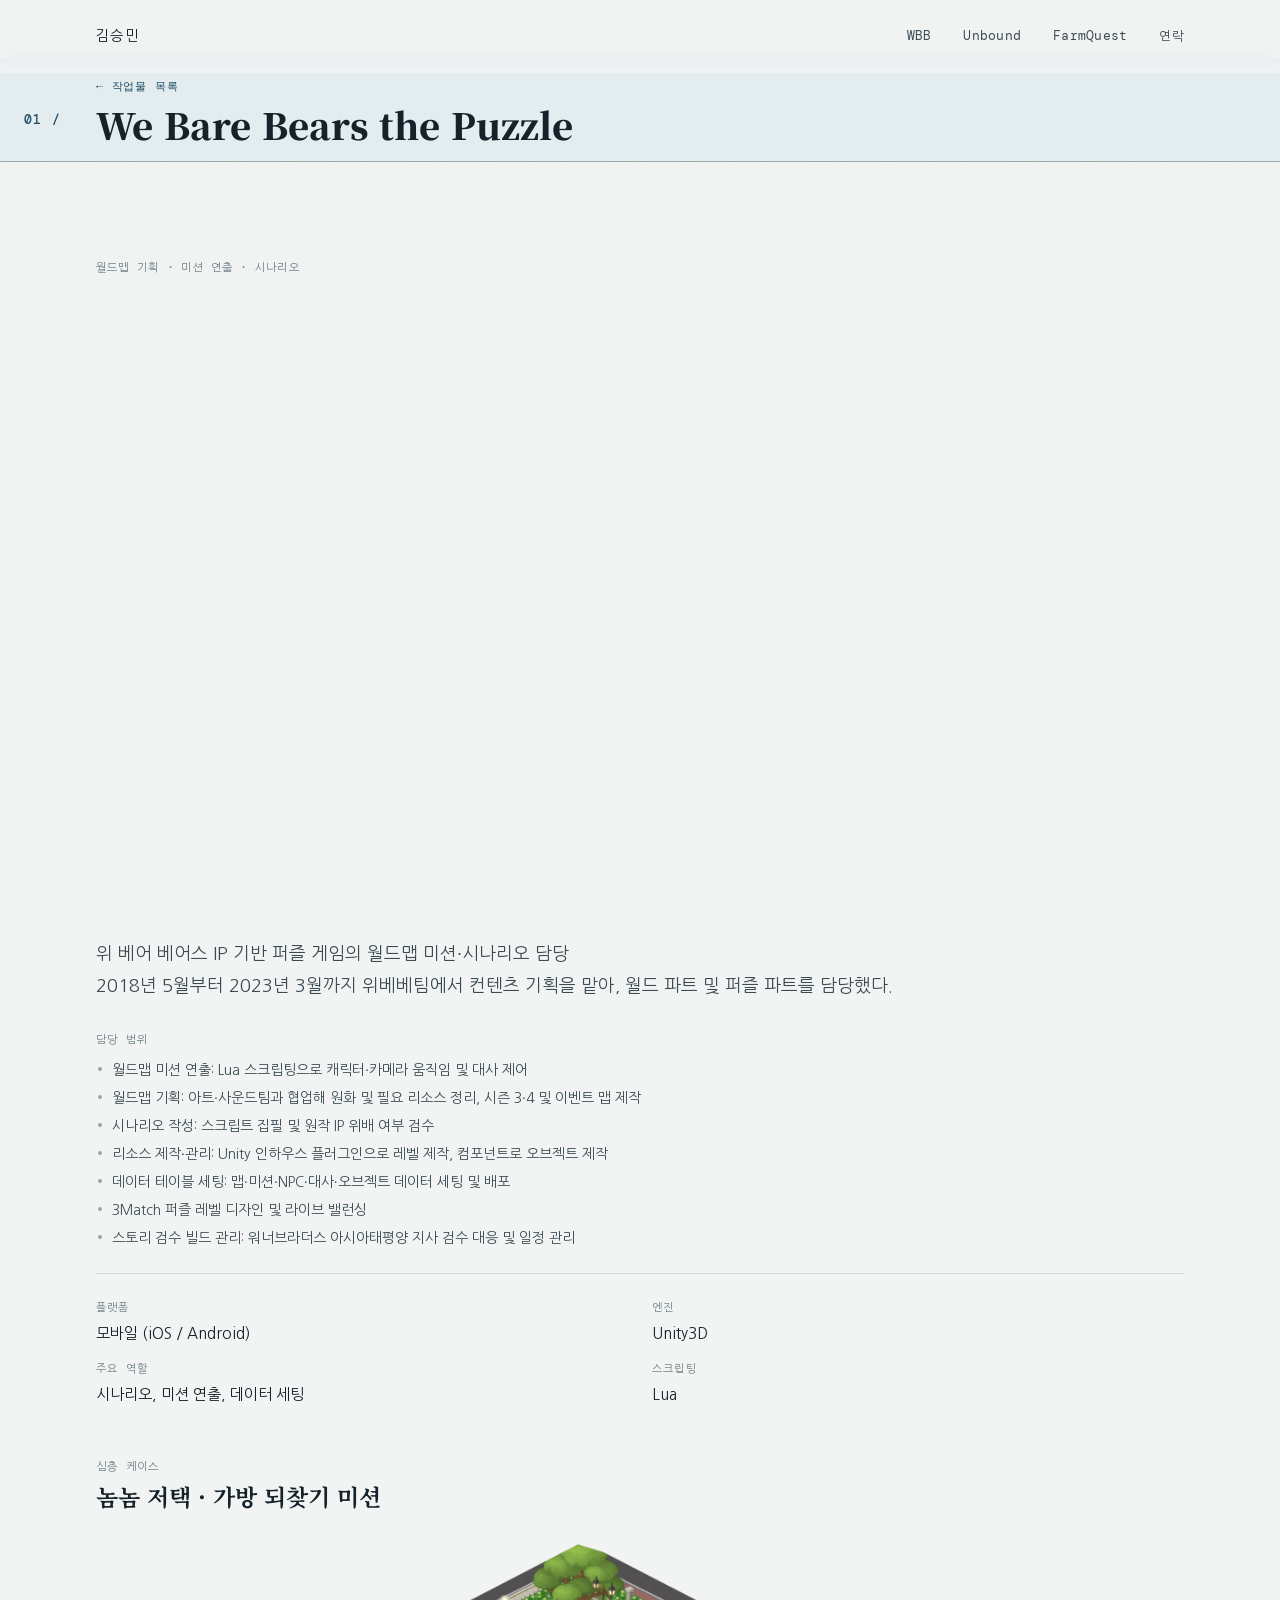
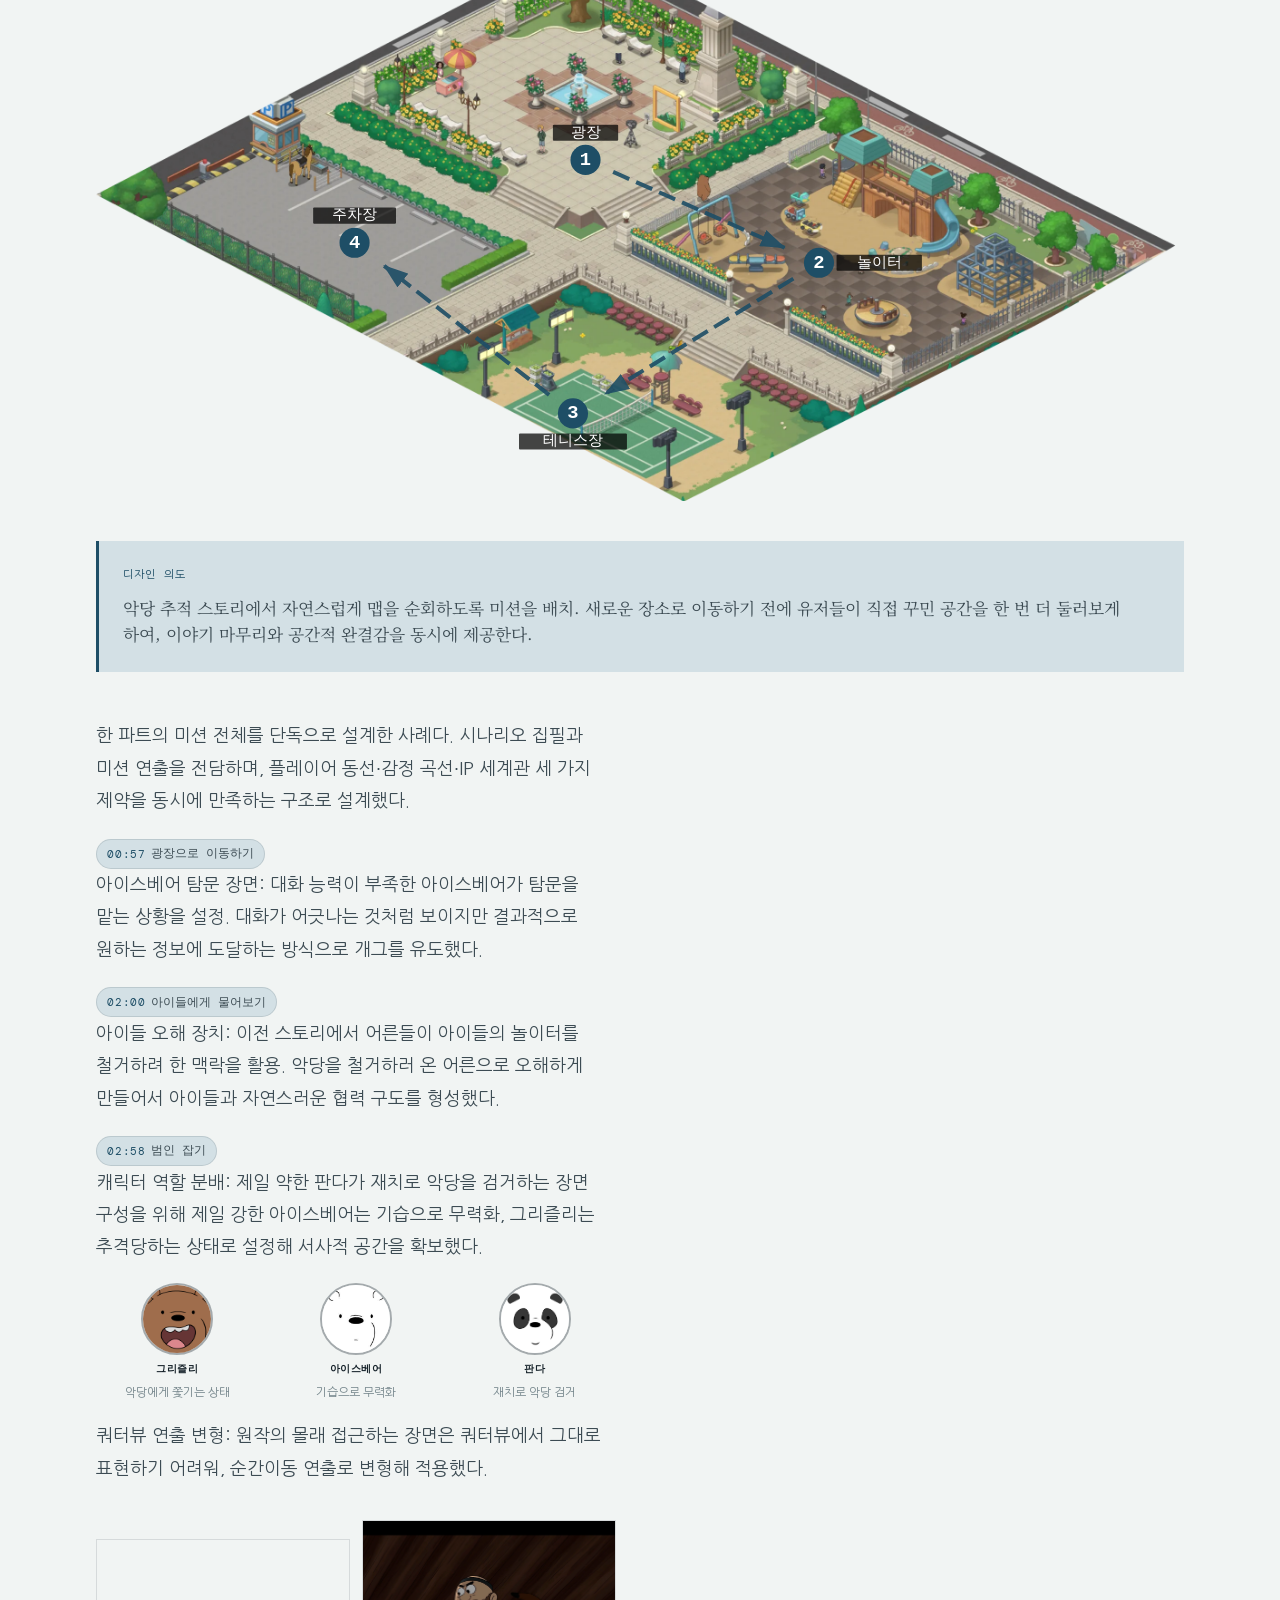
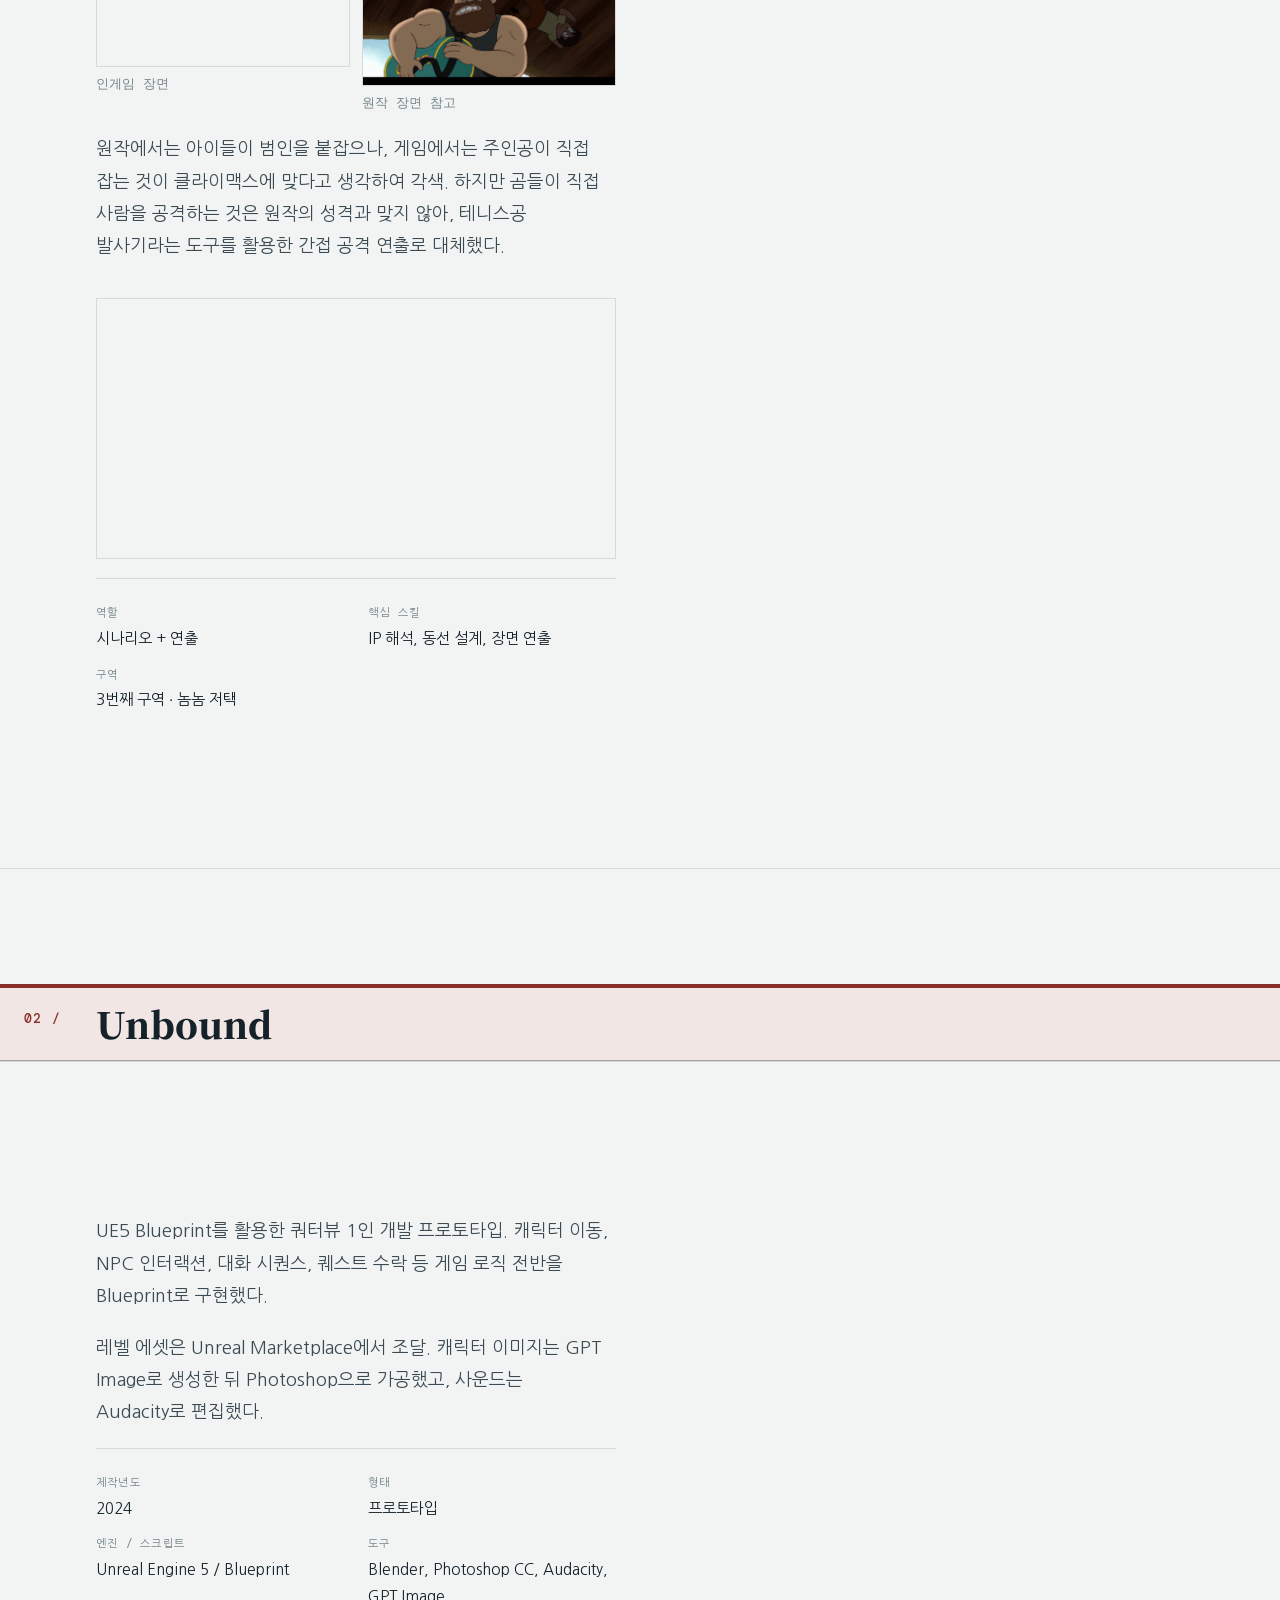
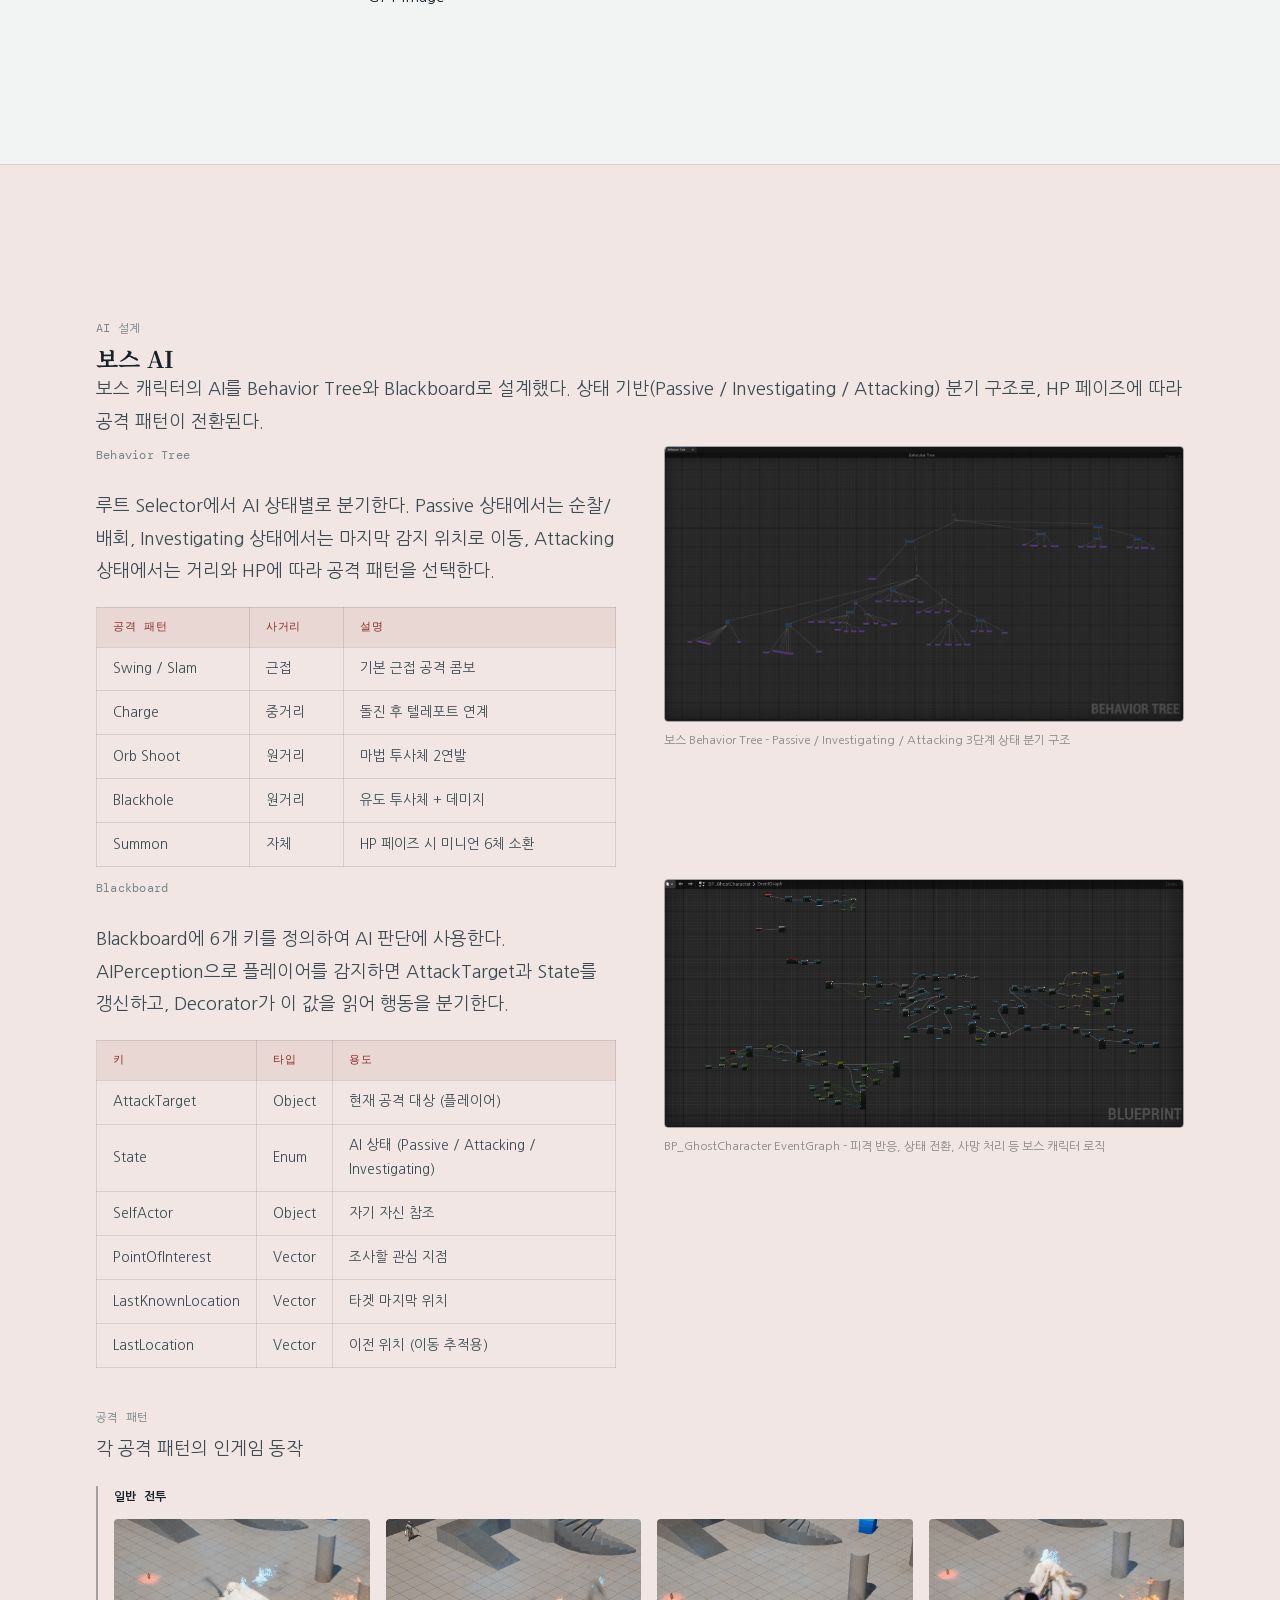
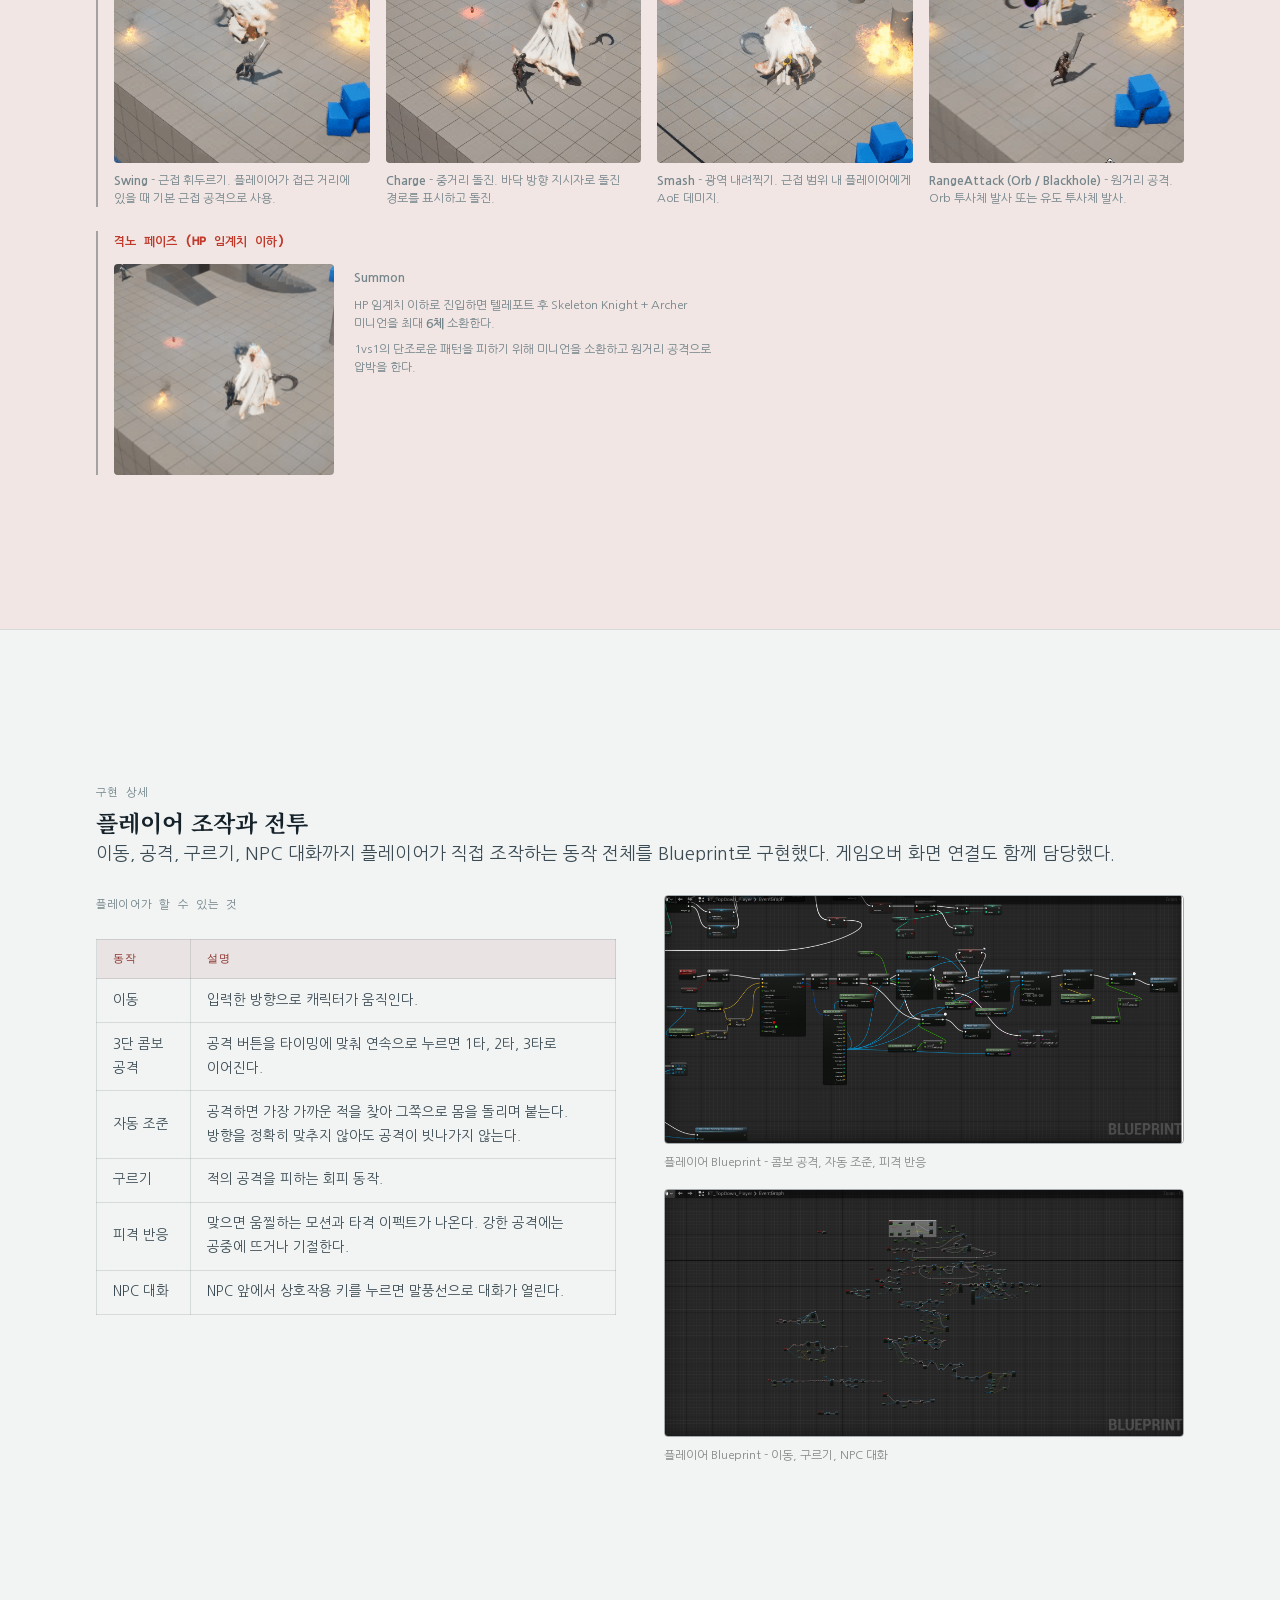
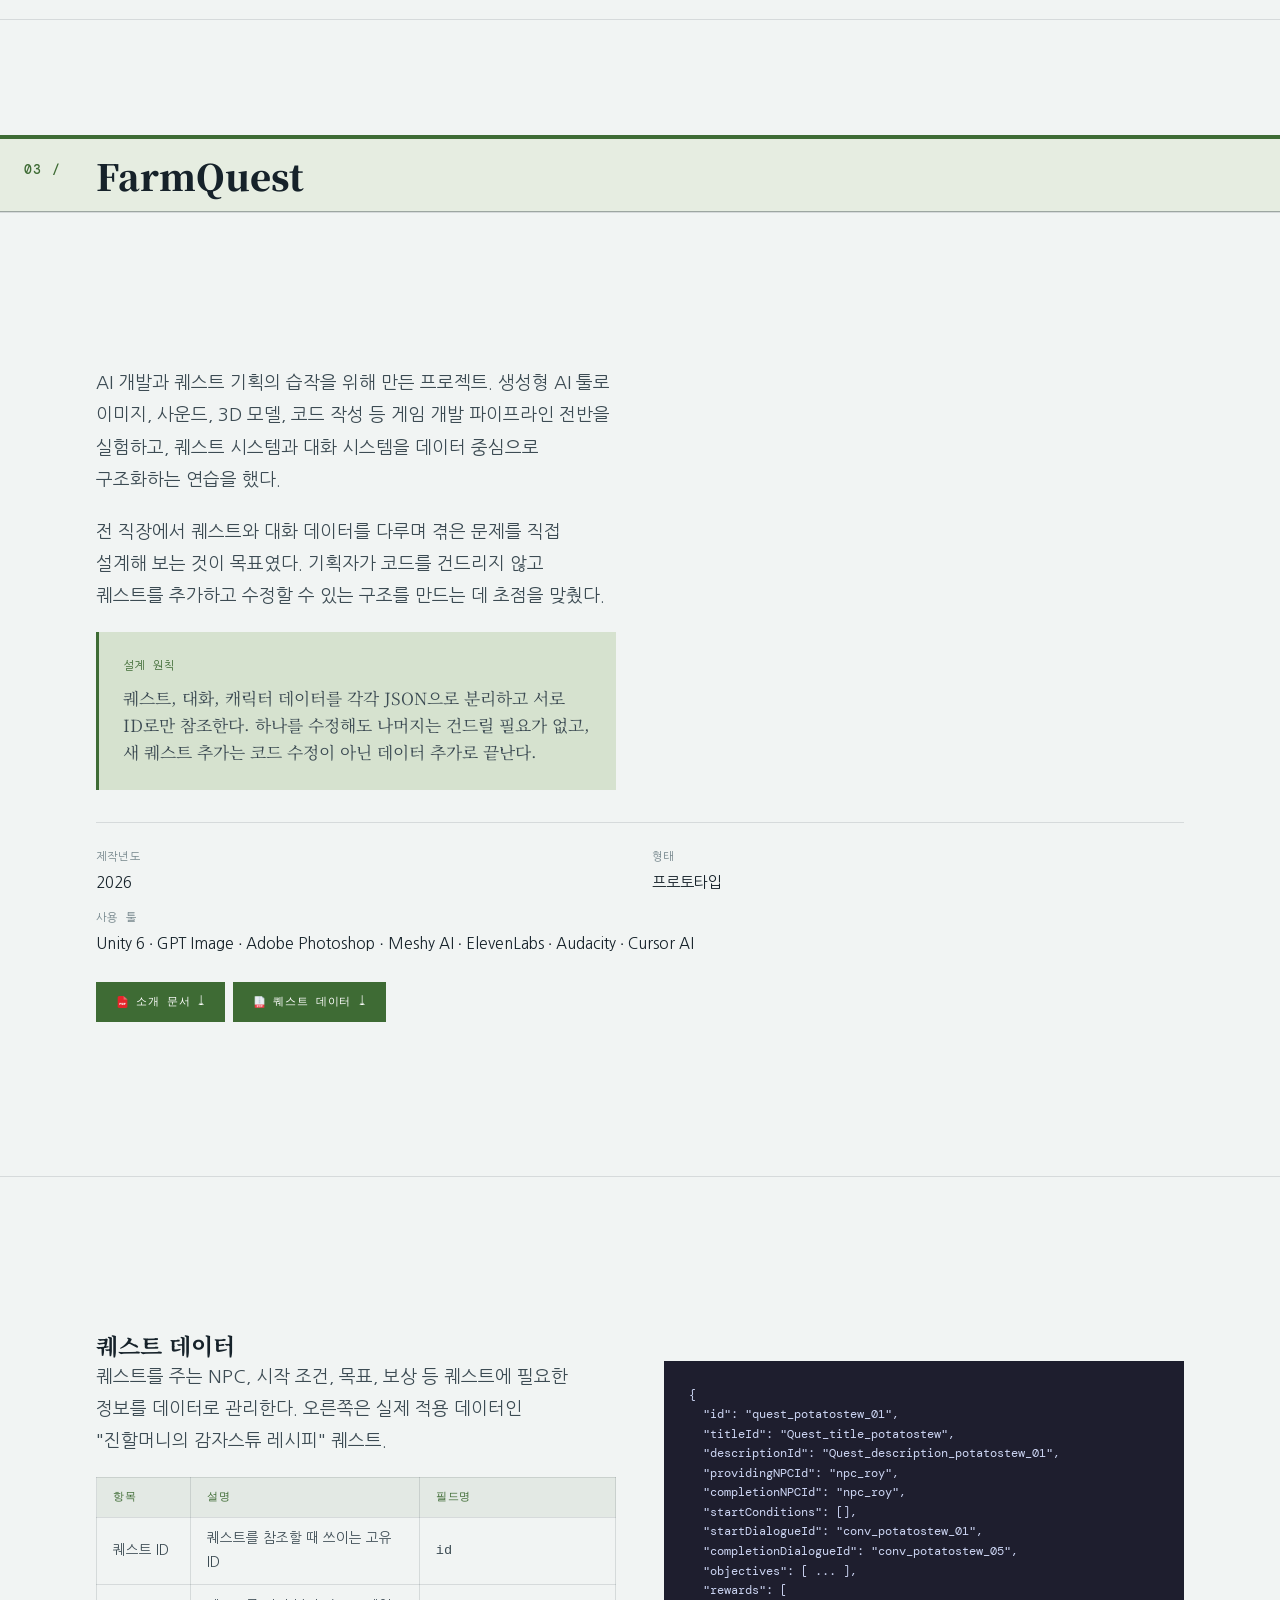
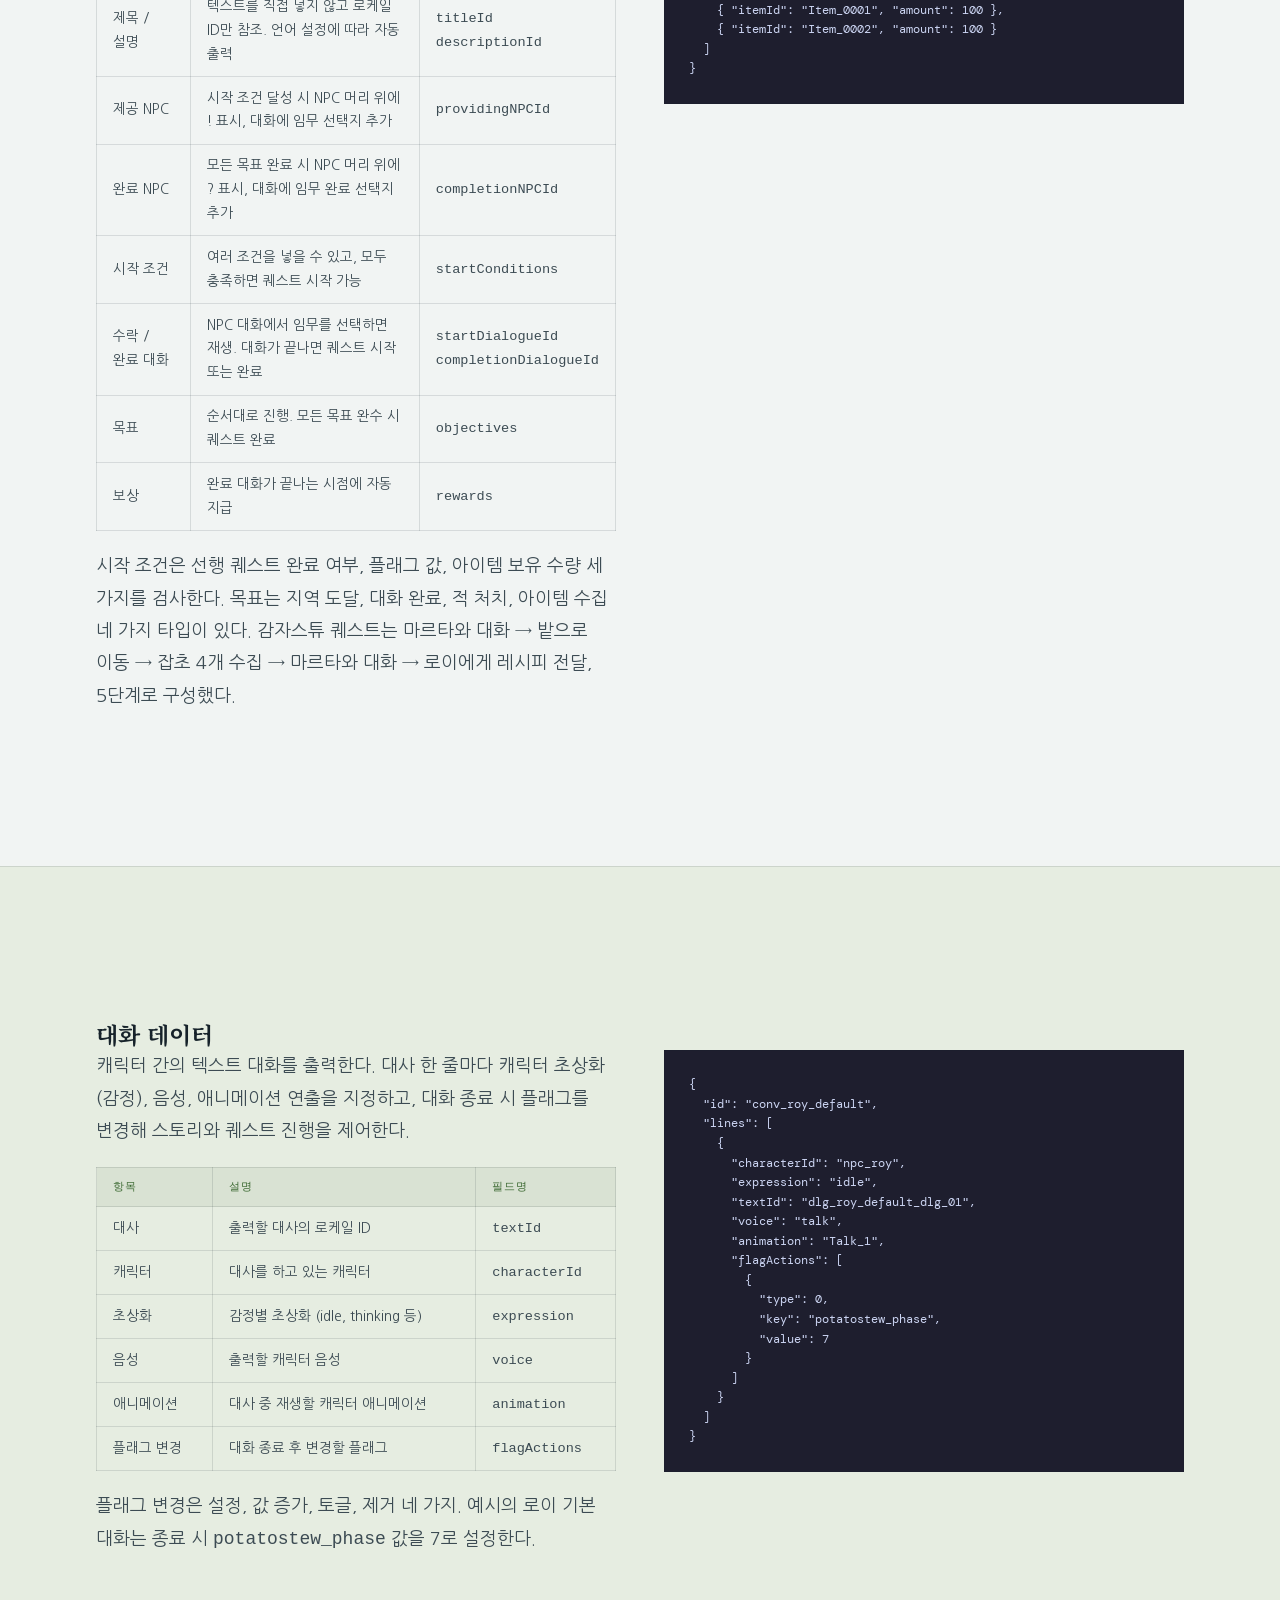
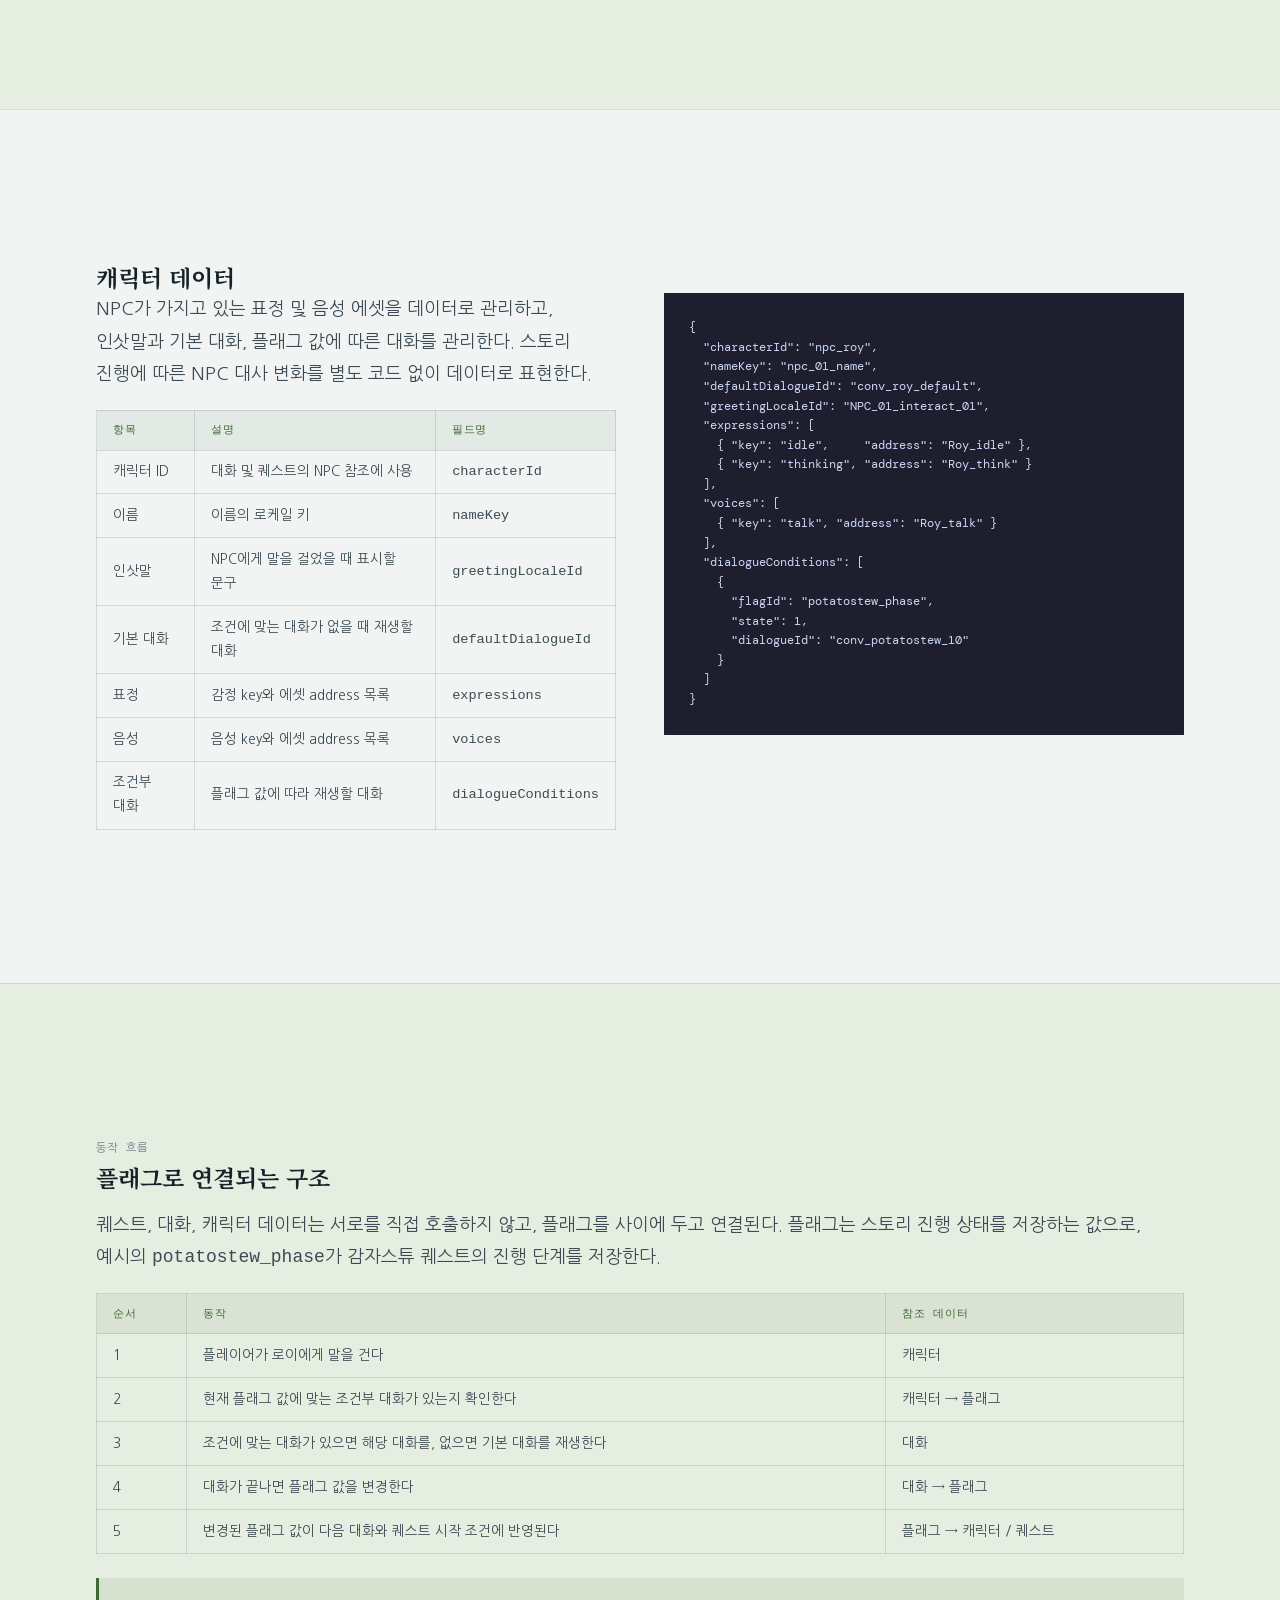
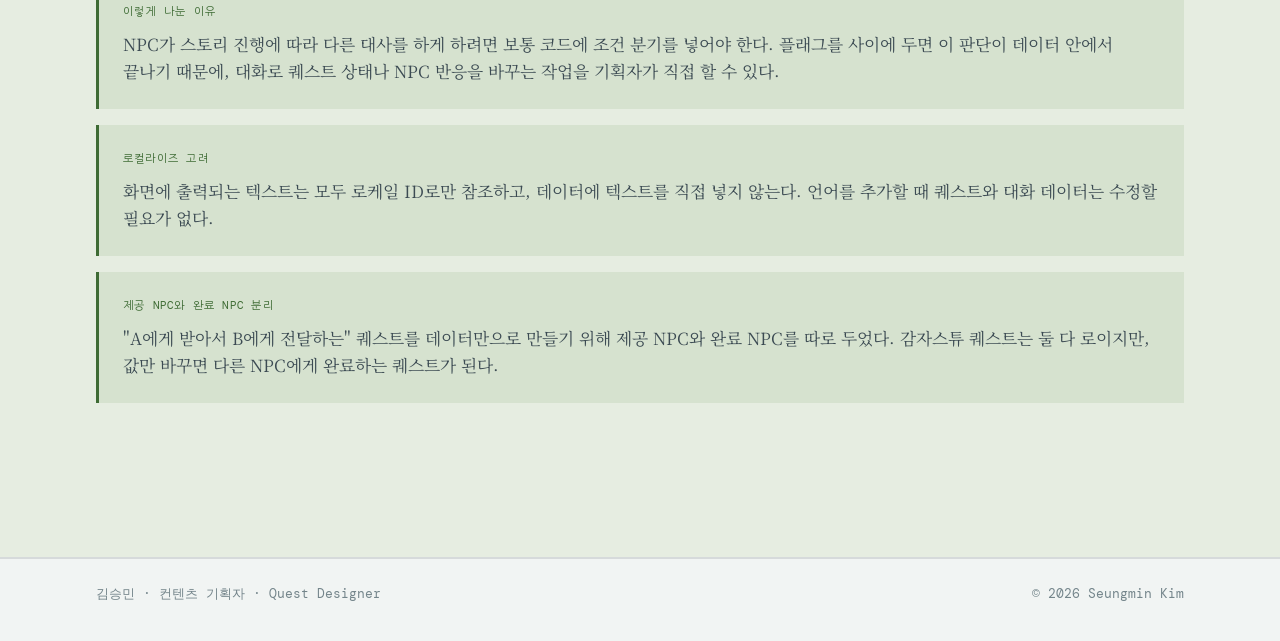
==== commit ab9398f7: "Update works.html" ====
--- a/works.html
+++ b/works.html
@@ -430,11 +430,11 @@
     <div class="section-inner wide">
       <div class="work-two-col">
         <div class="work-col-text">
-          <p class="proj-body">AI 툴로 게임을 만들어 보는 실험이자, 퀘스트 시스템을 직접 설계해 본 개인 프로젝트다. 이미지, 사운드, 3D 모델, 코드 작업에 AI 툴을 활용했다.</p>
-          <p class="proj-body">전 직장에서 퀘스트와 대화 데이터를 다루며 겪은 불편을 직접 풀어보는 것이 목표였다. 핵심은 기획자가 코드를 건드리지 않고도 퀘스트를 추가하고 고칠 수 있게 만드는 것이다.</p>
+          <p class="proj-body">AI 개발과 퀘스트 기획의 습작을 위해 만든 프로젝트. 생성형 AI 툴로 이미지, 사운드, 3D 모델, 코드 작성 등 게임 개발 파이프라인 전반을 실험하고, 퀘스트 시스템과 대화 시스템을 데이터 중심으로 구조화하는 연습을 했다.</p>
+          <p class="proj-body">전 직장에서 퀘스트와 대화 데이터를 다루며 겪은 문제를 직접 설계해 보는 것이 목표였다. 기획자가 코드를 건드리지 않고 퀘스트를 추가하고 수정할 수 있는 구조를 만드는 데 초점을 맞췄다.</p>
           <div class="design-intent">
             <div class="intent-label">설계 원칙</div>
-            <p>퀘스트, 대화, 캐릭터 정보를 각각 별도 파일(JSON)로 나누고, 서로는 이름표(ID)로만 가리키게 했다. 그래서 하나를 고쳐도 나머지는 그대로 두면 되고, 새 퀘스트를 넣을 때는 코드를 고치는 대신 파일에 항목 하나를 추가하면 된다.</p>
+            <p>퀘스트, 대화, 캐릭터 데이터를 각각 JSON으로 분리하고 서로 ID로만 참조한다. 하나를 수정해도 나머지는 건드릴 필요가 없고, 새 퀘스트 추가는 코드 수정이 아닌 데이터 추가로 끝난다.</p>
           </div>
         </div>
         <div class="work-col-media" style="position:static;">
@@ -478,31 +478,32 @@
       </div>
       <div class="work-two-col">
         <div class="work-col-text">
-          <p class="proj-body">퀘스트 하나에 필요한 정보를 한 묶음으로 정리했다. 누가 주는지, 언제 받을 수 있는지, 무엇을 해야 하는지, 보상은 무엇인지가 모두 데이터에 들어 있다. 오른쪽은 실제 데이터인 감자 스튜 퀘스트다.</p>
+          <p class="proj-body">퀘스트를 주는 NPC, 시작 조건, 목표, 보상 등 퀘스트에 필요한 정보를 데이터로 관리한다. 오른쪽은 실제 적용 데이터인 "진할머니의 감자스튜 레시피" 퀘스트.</p>
           <div class="data-table">
             <table>
               <thead>
-                <tr><th>정하는 것</th><th>감자 스튜 퀘스트</th><th>필드</th></tr>
+                <tr><th>항목</th><th>설명</th><th>필드명</th></tr>
               </thead>
               <tbody>
-                <tr><td>퀘스트 이름표</td><td>감자 스튜 퀘스트 1</td><td><code>id</code></td></tr>
-                <tr><td>화면에 보이는 제목</td><td>번역 파일에서 불러옴</td><td><code>titleId</code></td></tr>
-                <tr><td>퀘스트를 주는 NPC</td><td>로이</td><td><code>providingNPCId</code></td></tr>
-                <tr><td>완료 보고를 받는 NPC</td><td>로이</td><td><code>completionNPCId</code></td></tr>
-                <tr><td>받을 수 있는 조건</td><td>없음 (바로 받을 수 있음)</td><td><code>startConditions</code></td></tr>
-                <tr><td>받을 때 / 완료할 때 대화</td><td>감자 스튜 대화 1번 / 5번</td><td><code>startDialogueId</code><br><code>completionDialogueId</code></td></tr>
-                <tr><td>해야 할 일</td><td>순서대로 진행되는 목표 목록</td><td><code>objectives</code></td></tr>
-                <tr><td>보상</td><td>아이템 2종, 각 100개</td><td><code>rewards</code></td></tr>
+                <tr><td>퀘스트 ID</td><td>퀘스트를 참조할 때 쓰이는 고유 ID</td><td><code>id</code></td></tr>
+                <tr><td>제목 / 설명</td><td>텍스트를 직접 넣지 않고 로케일 ID만 참조. 언어 설정에 따라 자동 출력</td><td><code>titleId</code><br><code>descriptionId</code></td></tr>
+                <tr><td>제공 NPC</td><td>시작 조건 달성 시 NPC 머리 위에 ! 표시, 대화에 임무 선택지 추가</td><td><code>providingNPCId</code></td></tr>
+                <tr><td>완료 NPC</td><td>모든 목표 완료 시 NPC 머리 위에 ? 표시, 대화에 임무 완료 선택지 추가</td><td><code>completionNPCId</code></td></tr>
+                <tr><td>시작 조건</td><td>여러 조건을 넣을 수 있고, 모두 충족하면 퀘스트 시작 가능</td><td><code>startConditions</code></td></tr>
+                <tr><td>수락 / 완료 대화</td><td>NPC 대화에서 임무를 선택하면 재생. 대화가 끝나면 퀘스트 시작 또는 완료</td><td><code>startDialogueId</code><br><code>completionDialogueId</code></td></tr>
+                <tr><td>목표</td><td>순서대로 진행. 모든 목표 완수 시 퀘스트 완료</td><td><code>objectives</code></td></tr>
+                <tr><td>보상</td><td>완료 대화가 끝나는 시점에 자동 지급</td><td><code>rewards</code></td></tr>
               </tbody>
             </table>
           </div>
-          <p class="proj-body">받을 수 있는 조건에는 "이전 퀘스트를 끝냈는가", "이야기가 특정 단계까지 진행됐는가", "특정 아이템을 갖고 있는가"를 여러 개 함께 걸 수 있다. 해야 할 일은 순서대로 진행되며 장소 가기, 대화 끝내기, 적 처치, 아이템 모으기 네 종류를 쓸 수 있다.</p>
+          <p class="proj-body">시작 조건은 선행 퀘스트 완료 여부, 플래그 값, 아이템 보유 수량 세 가지를 검사한다. 목표는 지역 도달, 대화 완료, 적 처치, 아이템 수집 네 가지 타입이 있다. 감자스튜 퀘스트는 마르타와 대화 &rarr; 밭으로 이동 &rarr; 잡초 4개 수집 &rarr; 마르타와 대화 &rarr; 로이에게 레시피 전달, 5단계로 구성했다.</p>
         </div>
         <div class="work-col-media" style="position:static;">
           <div class="code-block">
 <pre>{
   "id": "quest_potatostew_01",
   "titleId": "Quest_title_potatostew",
+  "descriptionId": "Quest_description_potatostew_01",
   "providingNPCId": "npc_roy",
   "completionNPCId": "npc_roy",
   "startConditions": [],
@@ -528,23 +529,23 @@
       </div>
       <div class="work-two-col">
         <div class="work-col-text">
-          <p class="proj-body">대사 한 줄마다 누가, 어떤 표정과 목소리로, 어떤 동작을 하며 말할지를 정한다. 대사가 끝날 때 이야기 진행 상황(플래그, 아래에서 설명)을 바꿔 다음 이야기로 넘길 수도 있다.</p>
+          <p class="proj-body">캐릭터 간의 텍스트 대화를 출력한다. 대사 한 줄마다 캐릭터 초상화(감정), 음성, 애니메이션 연출을 지정하고, 대화 종료 시 플래그를 변경해 스토리와 퀘스트 진행을 제어한다.</p>
           <div class="data-table">
             <table>
               <thead>
-                <tr><th>정하는 것</th><th>로이의 기본 대사</th><th>필드</th></tr>
+                <tr><th>항목</th><th>설명</th><th>필드명</th></tr>
               </thead>
               <tbody>
-                <tr><td>말하는 캐릭터</td><td>로이</td><td><code>characterId</code></td></tr>
-                <tr><td>대사 내용</td><td>번역 파일에서 불러옴</td><td><code>textId</code></td></tr>
-                <tr><td>초상화 표정</td><td>평상시</td><td><code>expression</code></td></tr>
-                <tr><td>목소리</td><td>말하기 음성</td><td><code>voice</code></td></tr>
-                <tr><td>캐릭터 동작</td><td>말하는 모션</td><td><code>animation</code></td></tr>
-                <tr><td>대사 후 바꿀 진행 상황</td><td>감자 스튜 진행 단계를 7로</td><td><code>flagActions</code></td></tr>
+                <tr><td>대사</td><td>출력할 대사의 로케일 ID</td><td><code>textId</code></td></tr>
+                <tr><td>캐릭터</td><td>대사를 하고 있는 캐릭터</td><td><code>characterId</code></td></tr>
+                <tr><td>초상화</td><td>감정별 초상화 (idle, thinking 등)</td><td><code>expression</code></td></tr>
+                <tr><td>음성</td><td>출력할 캐릭터 음성</td><td><code>voice</code></td></tr>
+                <tr><td>애니메이션</td><td>대사 중 재생할 캐릭터 애니메이션</td><td><code>animation</code></td></tr>
+                <tr><td>플래그 변경</td><td>대화 종료 후 변경할 플래그</td><td><code>flagActions</code></td></tr>
               </tbody>
             </table>
           </div>
-          <p class="proj-body">진행 상황은 값 정하기, 값 올리기, 켜고 끄기, 지우기 네 가지 방법으로 바꿀 수 있다. 그래서 대화만으로도 퀘스트를 다음 단계로 넘기거나 NPC의 반응을 바꿀 수 있다.</p>
+          <p class="proj-body">플래그 변경은 설정, 값 증가, 토글, 제거 네 가지. 예시의 로이 기본 대화는 종료 시 <code>potatostew_phase</code> 값을 7로 설정한다.</p>
         </div>
         <div class="work-col-media" style="position:static;">
           <div class="code-block">
@@ -581,20 +582,20 @@
       </div>
       <div class="work-two-col">
         <div class="work-col-text">
-          <p class="proj-body">NPC마다 이름, 인사말, 표정과 목소리, 그리고 상황별로 어떤 대화를 할지 정리했다. 이야기 진행에 따라 NPC가 하는 말이 자동으로 바뀌기 때문에, 코드를 따로 짜지 않아도 NPC가 이야기에 반응한다.</p>
+          <p class="proj-body">NPC가 가지고 있는 표정 및 음성 에셋을 데이터로 관리하고, 인삿말과 기본 대화, 플래그 값에 따른 대화를 관리한다. 스토리 진행에 따른 NPC 대사 변화를 별도 코드 없이 데이터로 표현한다.</p>
           <div class="data-table">
             <table>
               <thead>
-                <tr><th>정하는 것</th><th>NPC 로이</th><th>필드</th></tr>
+                <tr><th>항목</th><th>설명</th><th>필드명</th></tr>
               </thead>
               <tbody>
-                <tr><td>캐릭터 이름표</td><td>로이</td><td><code>characterId</code></td></tr>
-                <tr><td>화면에 보이는 이름</td><td>번역 파일에서 불러옴</td><td><code>nameKey</code></td></tr>
-                <tr><td>말 걸었을 때 인사말</td><td>번역 파일에서 불러옴</td><td><code>greetingLocaleId</code></td></tr>
-                <tr><td>평소에 하는 대화</td><td>로이 기본 대화</td><td><code>defaultDialogueId</code></td></tr>
-                <tr><td>표정 목록</td><td>평상시, 생각 중 (각각 이미지 파일과 연결)</td><td><code>expressions</code></td></tr>
-                <tr><td>목소리 목록</td><td>말하기 (음성 파일과 연결)</td><td><code>voices</code></td></tr>
-                <tr><td>상황별 대화</td><td>감자 스튜 진행 단계가 1이면 감자 스튜 대화 10번</td><td><code>dialogueConditions</code></td></tr>
+                <tr><td>캐릭터 ID</td><td>대화 및 퀘스트의 NPC 참조에 사용</td><td><code>characterId</code></td></tr>
+                <tr><td>이름</td><td>이름의 로케일 키</td><td><code>nameKey</code></td></tr>
+                <tr><td>인삿말</td><td>NPC에게 말을 걸었을 때 표시할 문구</td><td><code>greetingLocaleId</code></td></tr>
+                <tr><td>기본 대화</td><td>조건에 맞는 대화가 없을 때 재생할 대화</td><td><code>defaultDialogueId</code></td></tr>
+                <tr><td>표정</td><td>감정 key와 에셋 address 목록</td><td><code>expressions</code></td></tr>
+                <tr><td>음성</td><td>음성 key와 에셋 address 목록</td><td><code>voices</code></td></tr>
+                <tr><td>조건부 대화</td><td>플래그 값에 따라 재생할 대화</td><td><code>dialogueConditions</code></td></tr>
               </tbody>
             </table>
           </div>
@@ -632,38 +633,38 @@
     <div class="section-inner wide">
       <div class="work-sub-header">
         <span class="work-sub-label">동작 흐름</span>
-        <h3 class="work-sub-title">세 데이터가 연결되는 방식</h3>
-      </div>
-      <p class="proj-body" style="margin-top:1rem;">퀘스트, 대화, 캐릭터 데이터는 서로를 직접 부르지 않는다. 그 사이에 <strong>플래그</strong>라는 공용 메모를 둔다. 플래그는 "이야기가 지금 어디까지 진행됐는지"를 적어두는 값이다. 예시의 <code>potatostew_phase</code>는 감자 스튜 이야기의 진행 단계를 숫자로 기억한다.</p>
+        <h3 class="work-sub-title">플래그로 연결되는 구조</h3>
+      </div>
+      <p class="proj-body" style="margin-top:1rem;">퀘스트, 대화, 캐릭터 데이터는 서로를 직접 호출하지 않고, 플래그를 사이에 두고 연결된다. 플래그는 스토리 진행 상태를 저장하는 값으로, 예시의 <code>potatostew_phase</code>가 감자스튜 퀘스트의 진행 단계를 저장한다.</p>
 
       <div class="data-table" style="margin-top:1.25rem;">
         <table>
           <thead>
-            <tr><th>순서</th><th>게임에서 일어나는 일</th><th>쓰이는 데이터</th></tr>
+            <tr><th>순서</th><th>동작</th><th>참조 데이터</th></tr>
           </thead>
           <tbody>
             <tr><td>1</td><td>플레이어가 로이에게 말을 건다</td><td>캐릭터</td></tr>
-            <tr><td>2</td><td>게임이 플래그를 보고, 지금 진행 단계에 맞는 대화가 있는지 찾는다</td><td>캐릭터 &rarr; 플래그</td></tr>
-            <tr><td>3</td><td>맞는 대화가 있으면 그 대화를, 없으면 평소 대화를 보여준다</td><td>대화</td></tr>
-            <tr><td>4</td><td>대사가 끝나면 플래그 값을 바꾼다 (예: 진행 단계를 7로)</td><td>대화 &rarr; 플래그</td></tr>
-            <tr><td>5</td><td>바뀐 값에 따라 다음에 말 걸 때의 대화와 새 퀘스트를 받을 수 있는지가 달라진다</td><td>플래그 &rarr; 캐릭터 / 퀘스트</td></tr>
+            <tr><td>2</td><td>현재 플래그 값에 맞는 조건부 대화가 있는지 확인한다</td><td>캐릭터 &rarr; 플래그</td></tr>
+            <tr><td>3</td><td>조건에 맞는 대화가 있으면 해당 대화를, 없으면 기본 대화를 재생한다</td><td>대화</td></tr>
+            <tr><td>4</td><td>대화가 끝나면 플래그 값을 변경한다</td><td>대화 &rarr; 플래그</td></tr>
+            <tr><td>5</td><td>변경된 플래그 값이 다음 대화와 퀘스트 시작 조건에 반영된다</td><td>플래그 &rarr; 캐릭터 / 퀘스트</td></tr>
           </tbody>
         </table>
       </div>
 
       <div class="design-intent" style="margin-top:1.5rem;">
         <div class="intent-label">이렇게 나눈 이유</div>
-        <p>NPC가 이야기 진행에 따라 다른 말을 하게 하려면, 보통은 프로그래머가 코드에 조건을 넣어야 한다. 이 구조에서는 게임이 플래그 값만 보고 판단하므로, 기획자가 데이터 파일만 고쳐서 NPC의 반응과 퀘스트 진행을 바꿀 수 있다.</p>
+        <p>NPC가 스토리 진행에 따라 다른 대사를 하게 하려면 보통 코드에 조건 분기를 넣어야 한다. 플래그를 사이에 두면 이 판단이 데이터 안에서 끝나기 때문에, 대화로 퀘스트 상태나 NPC 반응을 바꾸는 작업을 기획자가 직접 할 수 있다.</p>
       </div>
 
       <div class="design-intent" style="margin-top:1rem;">
-        <div class="intent-label">다른 언어 추가를 고려한 설계</div>
-        <p>데이터에는 한국어 문장을 직접 쓰지 않고, 번역 파일에서 찾아올 ID만 넣었다. 영어 같은 다른 언어를 추가할 때는 번역 파일만 늘리면 되고, 퀘스트와 대화 데이터는 고칠 필요가 없다.</p>
+        <div class="intent-label">로컬라이즈 고려</div>
+        <p>화면에 출력되는 텍스트는 모두 로케일 ID로만 참조하고, 데이터에 텍스트를 직접 넣지 않는다. 언어를 추가할 때 퀘스트와 대화 데이터는 수정할 필요가 없다.</p>
       </div>
 
       <div class="design-intent" style="margin-top:1rem;">
-        <div class="intent-label">주는 NPC와 보고받는 NPC를 따로 둔 이유</div>
-        <p>"A에게 받아서 B에게 보고하는" 심부름 퀘스트를 코드 없이 만들기 위해서다. 감자 스튜 퀘스트는 둘 다 로이지만, 보고받는 NPC만 바꾸면 다른 NPC에게 보고하는 퀘스트가 된다.</p>
+        <div class="intent-label">제공 NPC와 완료 NPC 분리</div>
+        <p>"A에게 받아서 B에게 전달하는" 퀘스트를 데이터만으로 만들기 위해 제공 NPC와 완료 NPC를 따로 두었다. 감자스튜 퀘스트는 둘 다 로이지만, 값만 바꾸면 다른 NPC에게 완료하는 퀘스트가 된다.</p>
       </div>
     </div>
   </article>
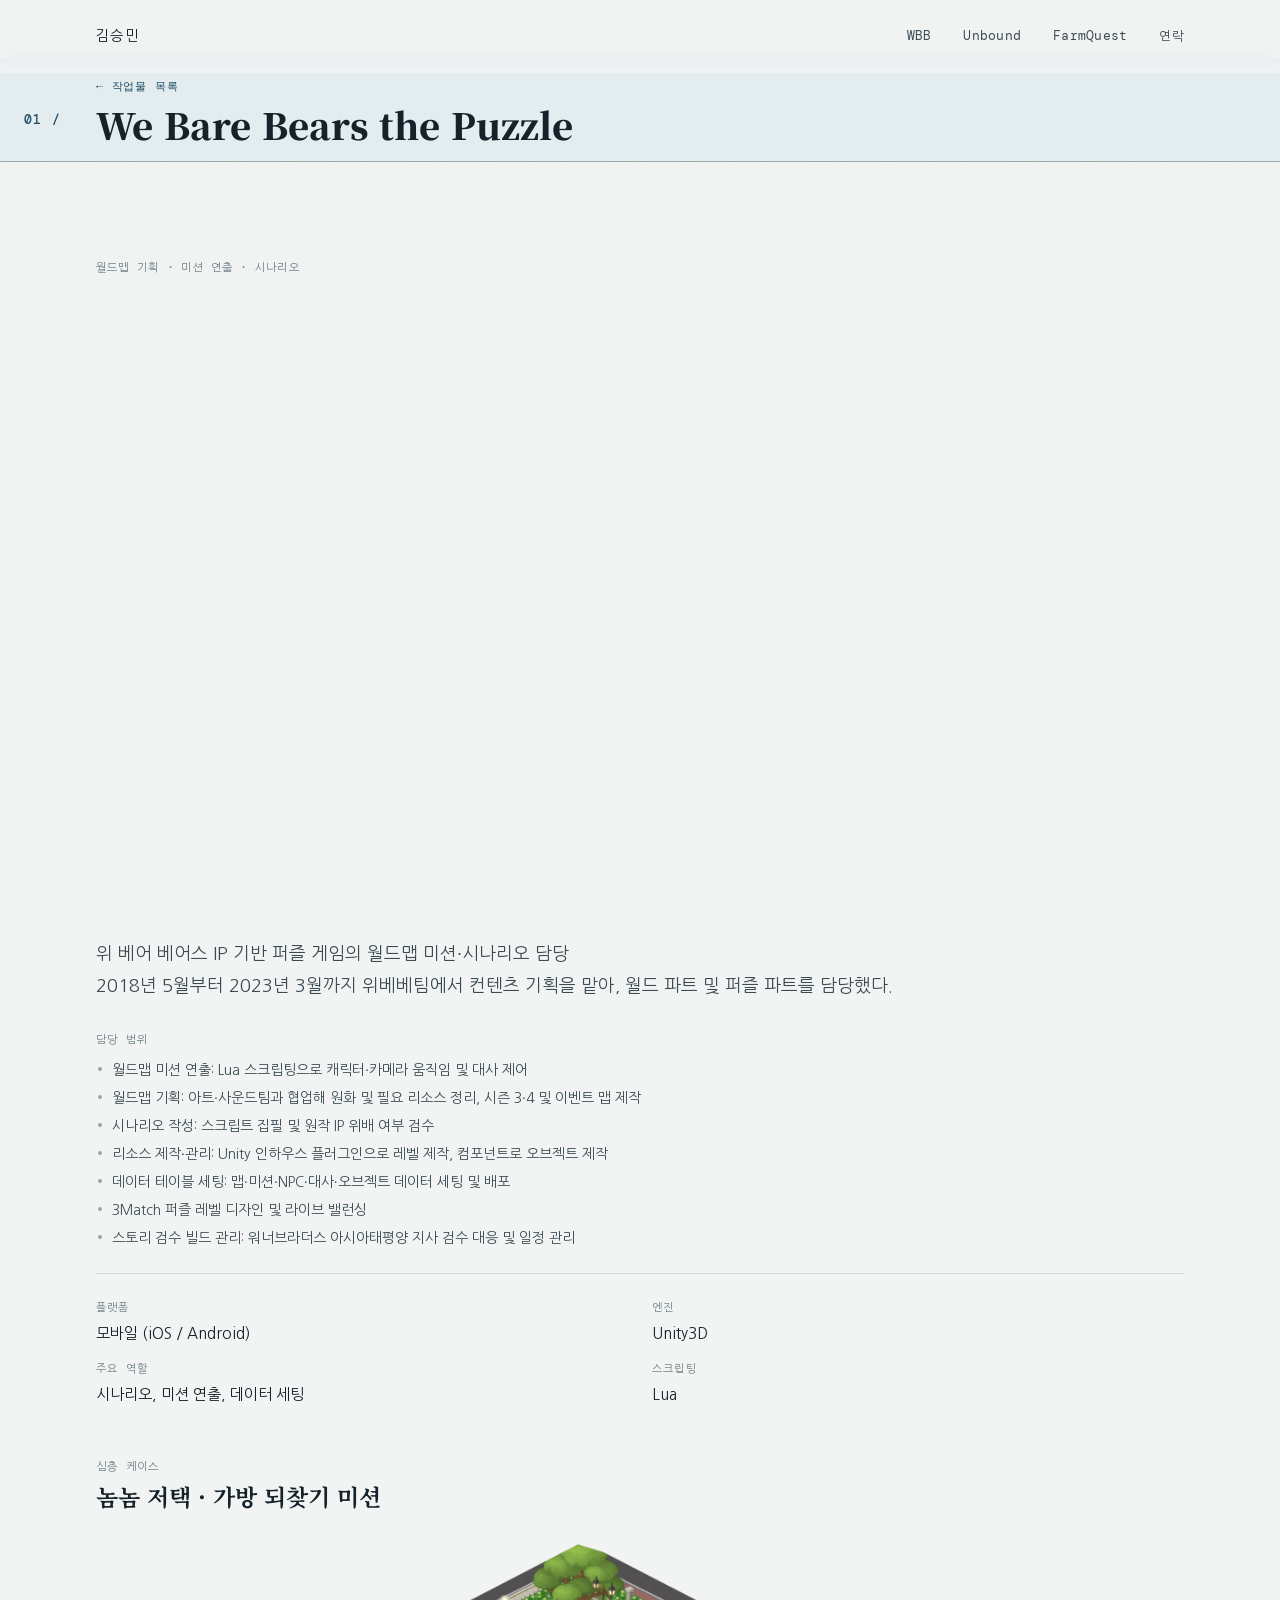
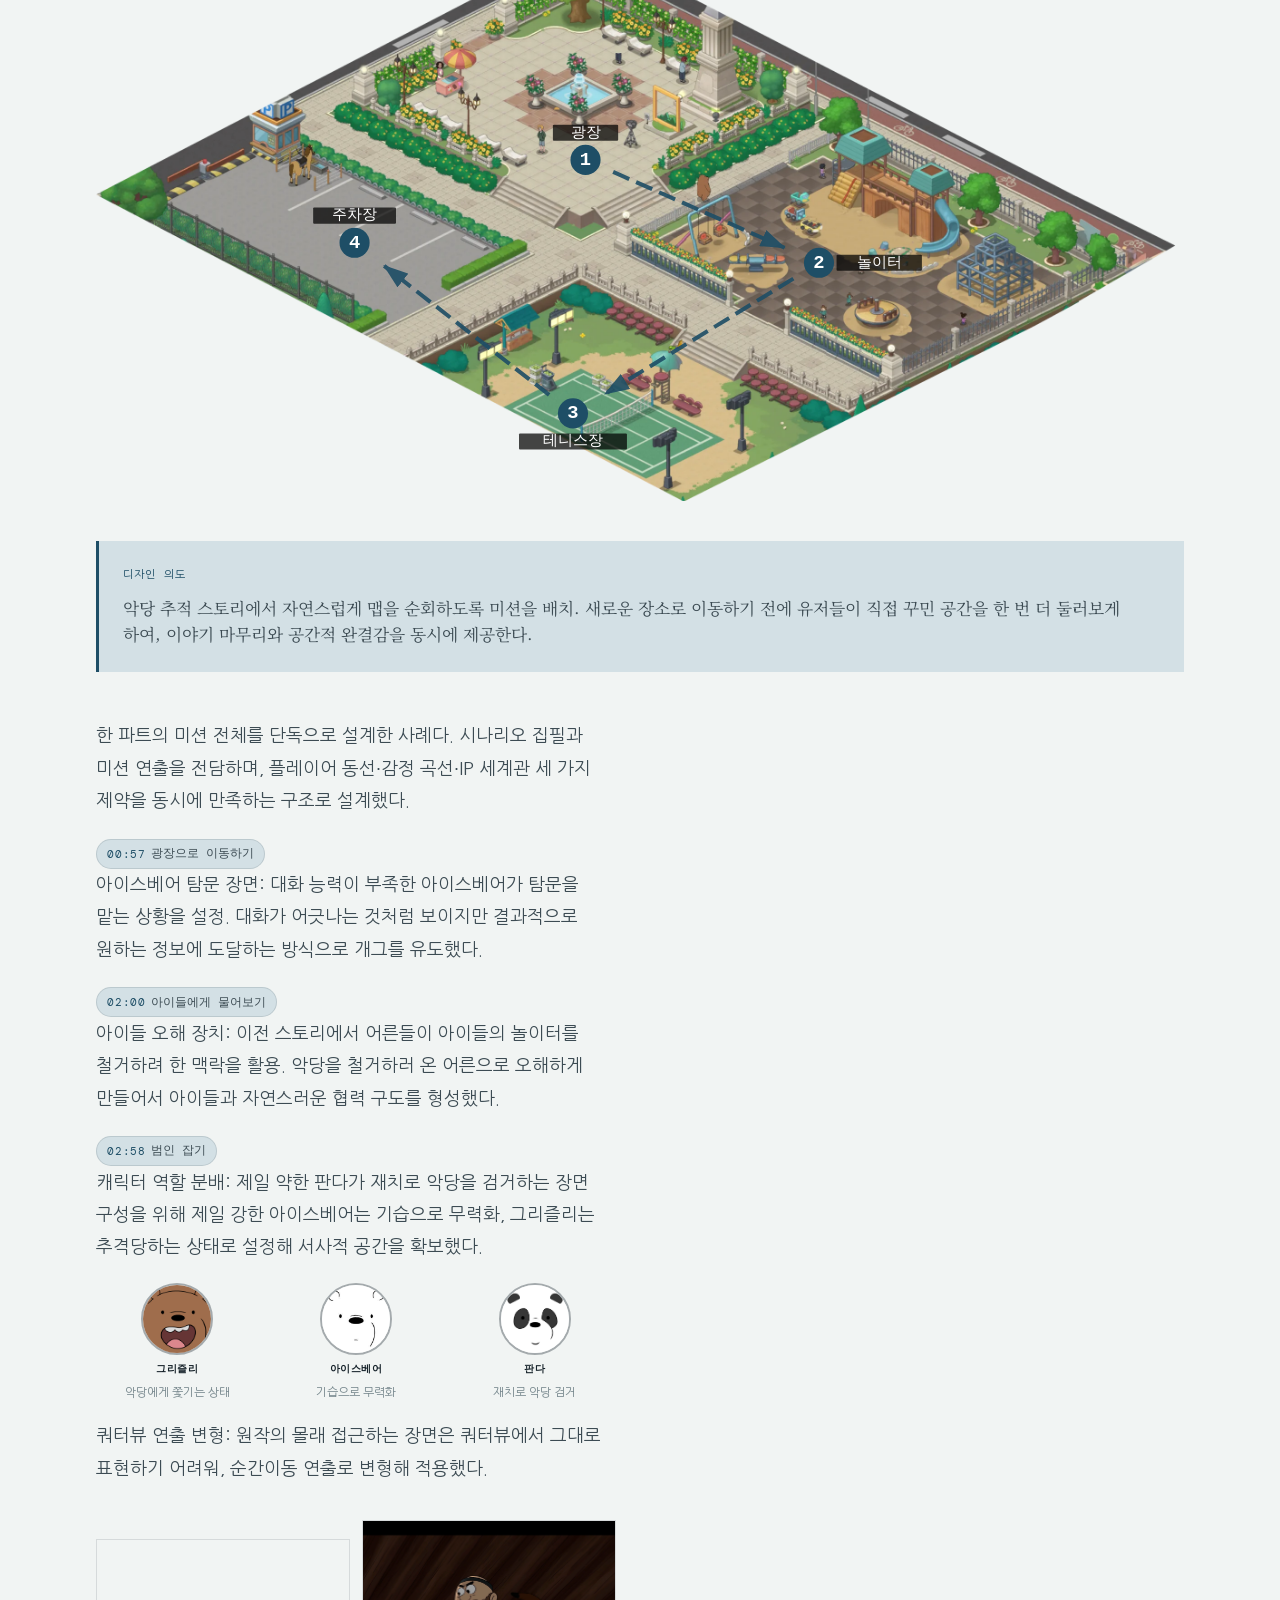
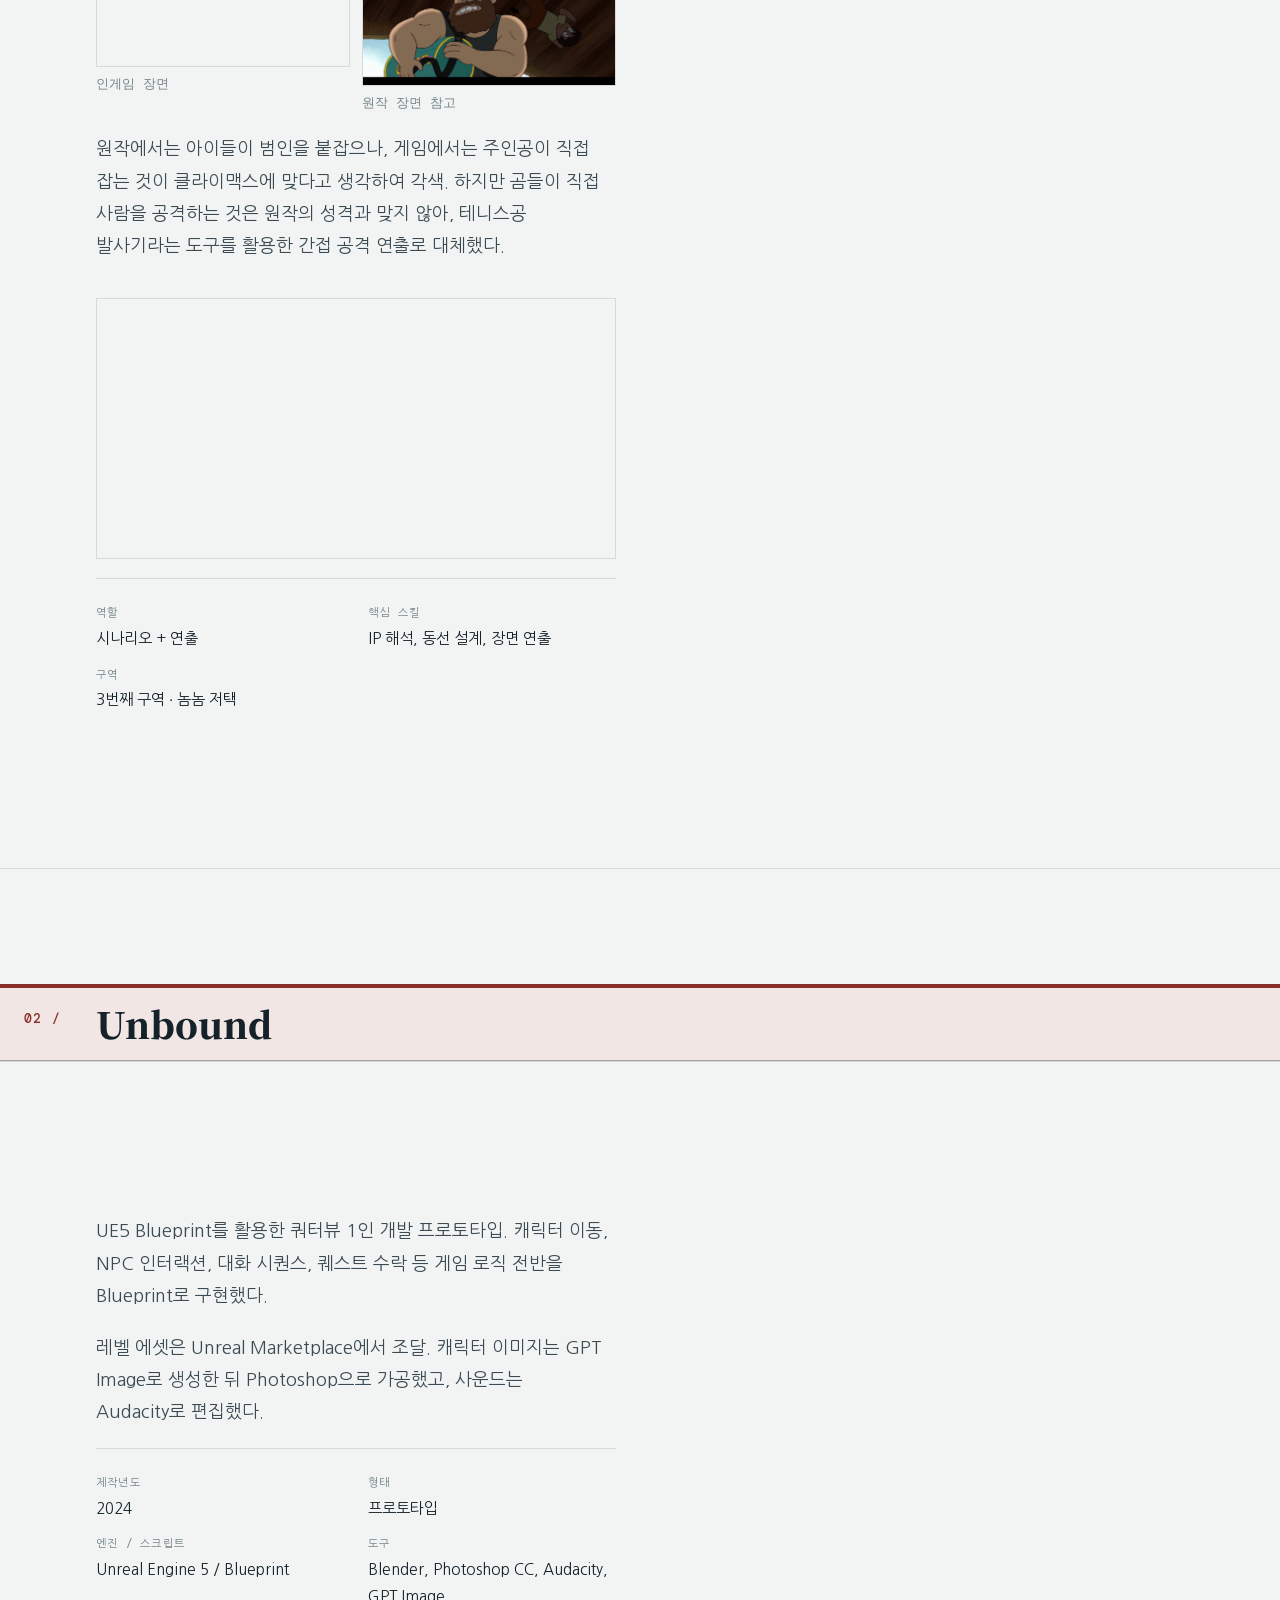
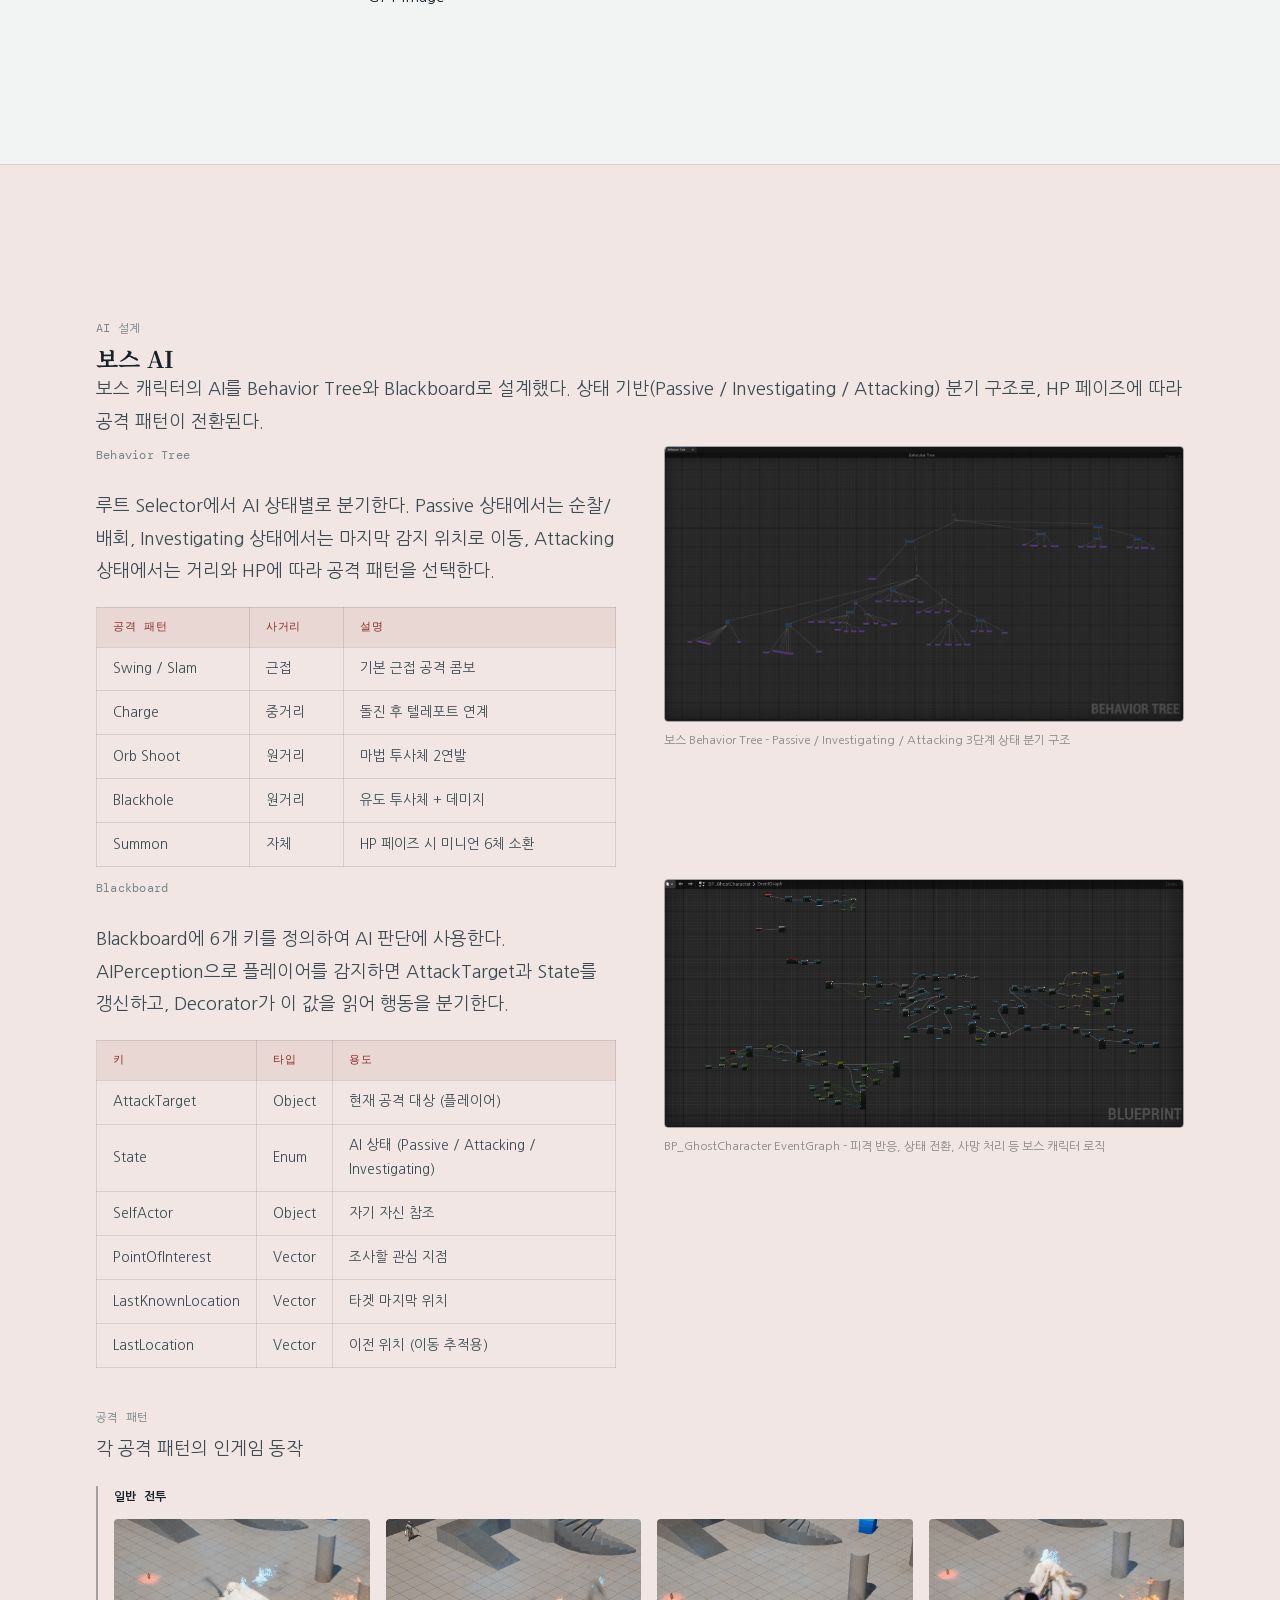
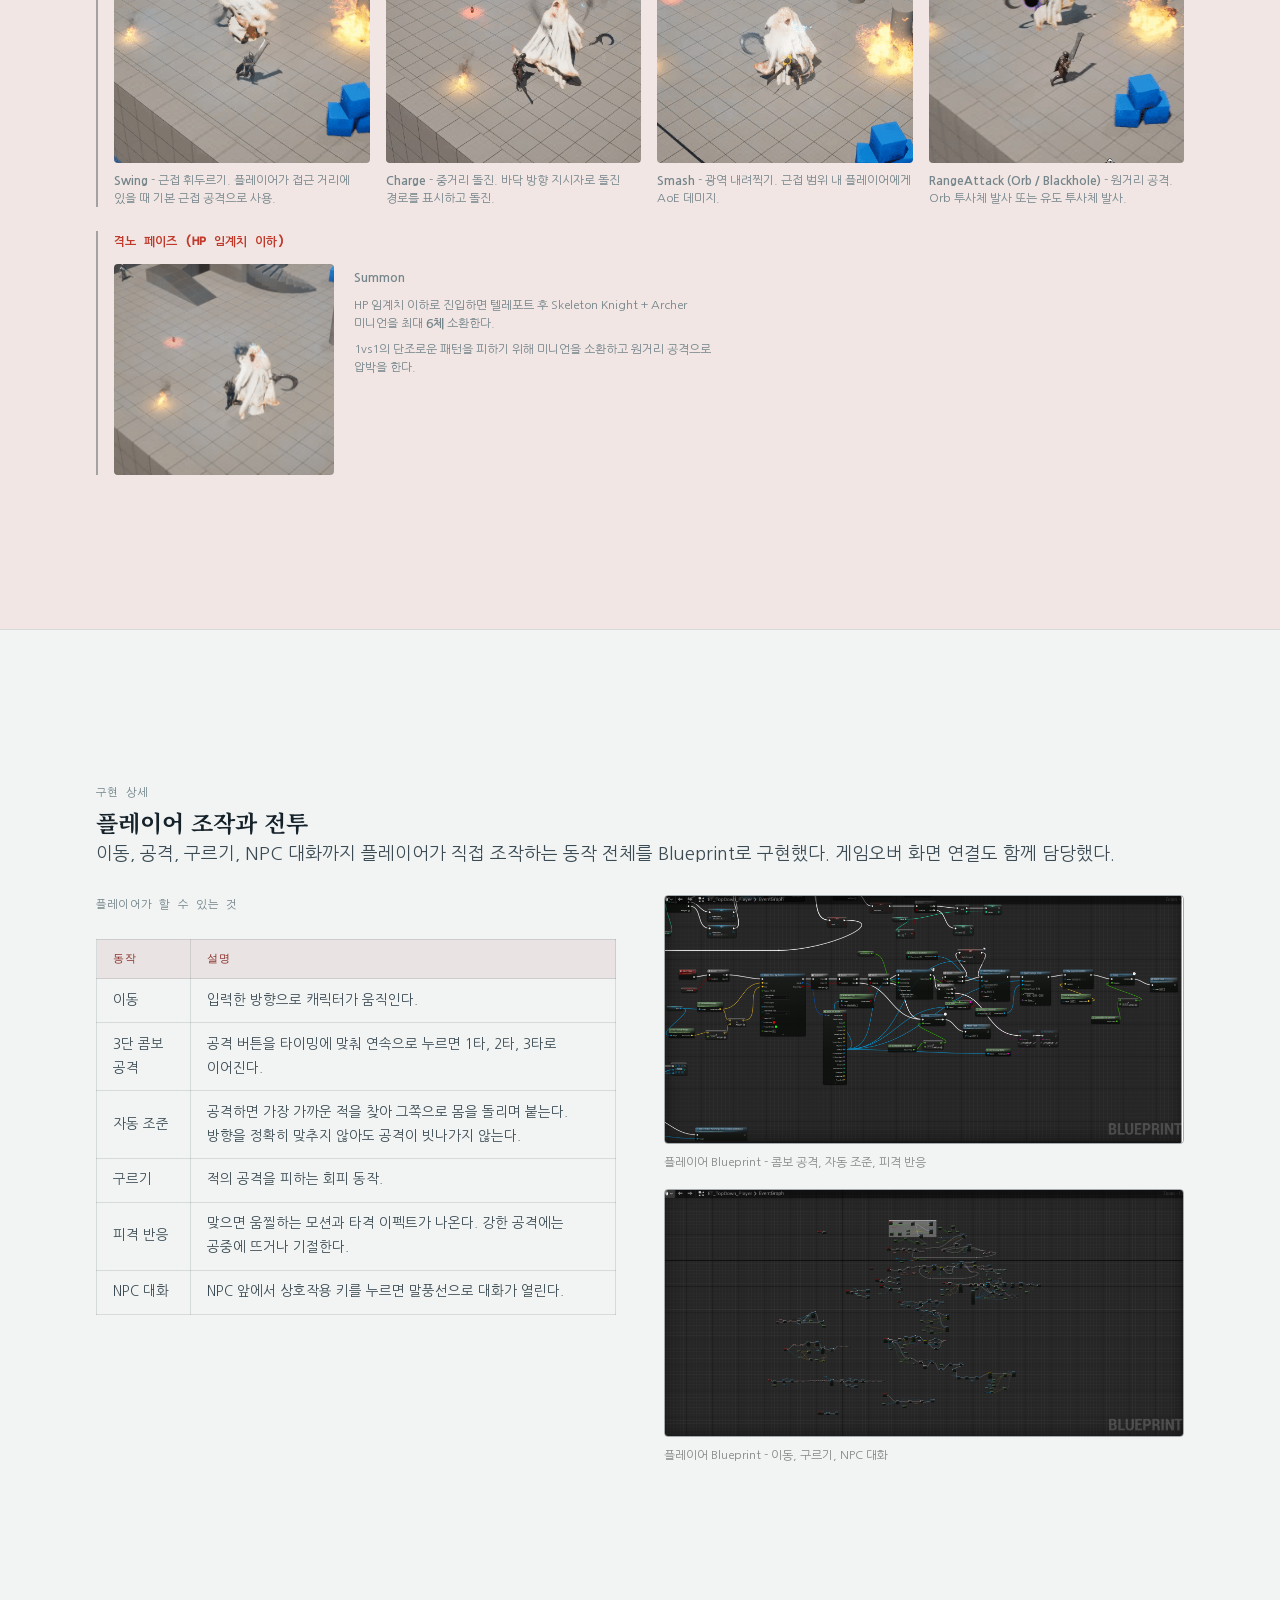
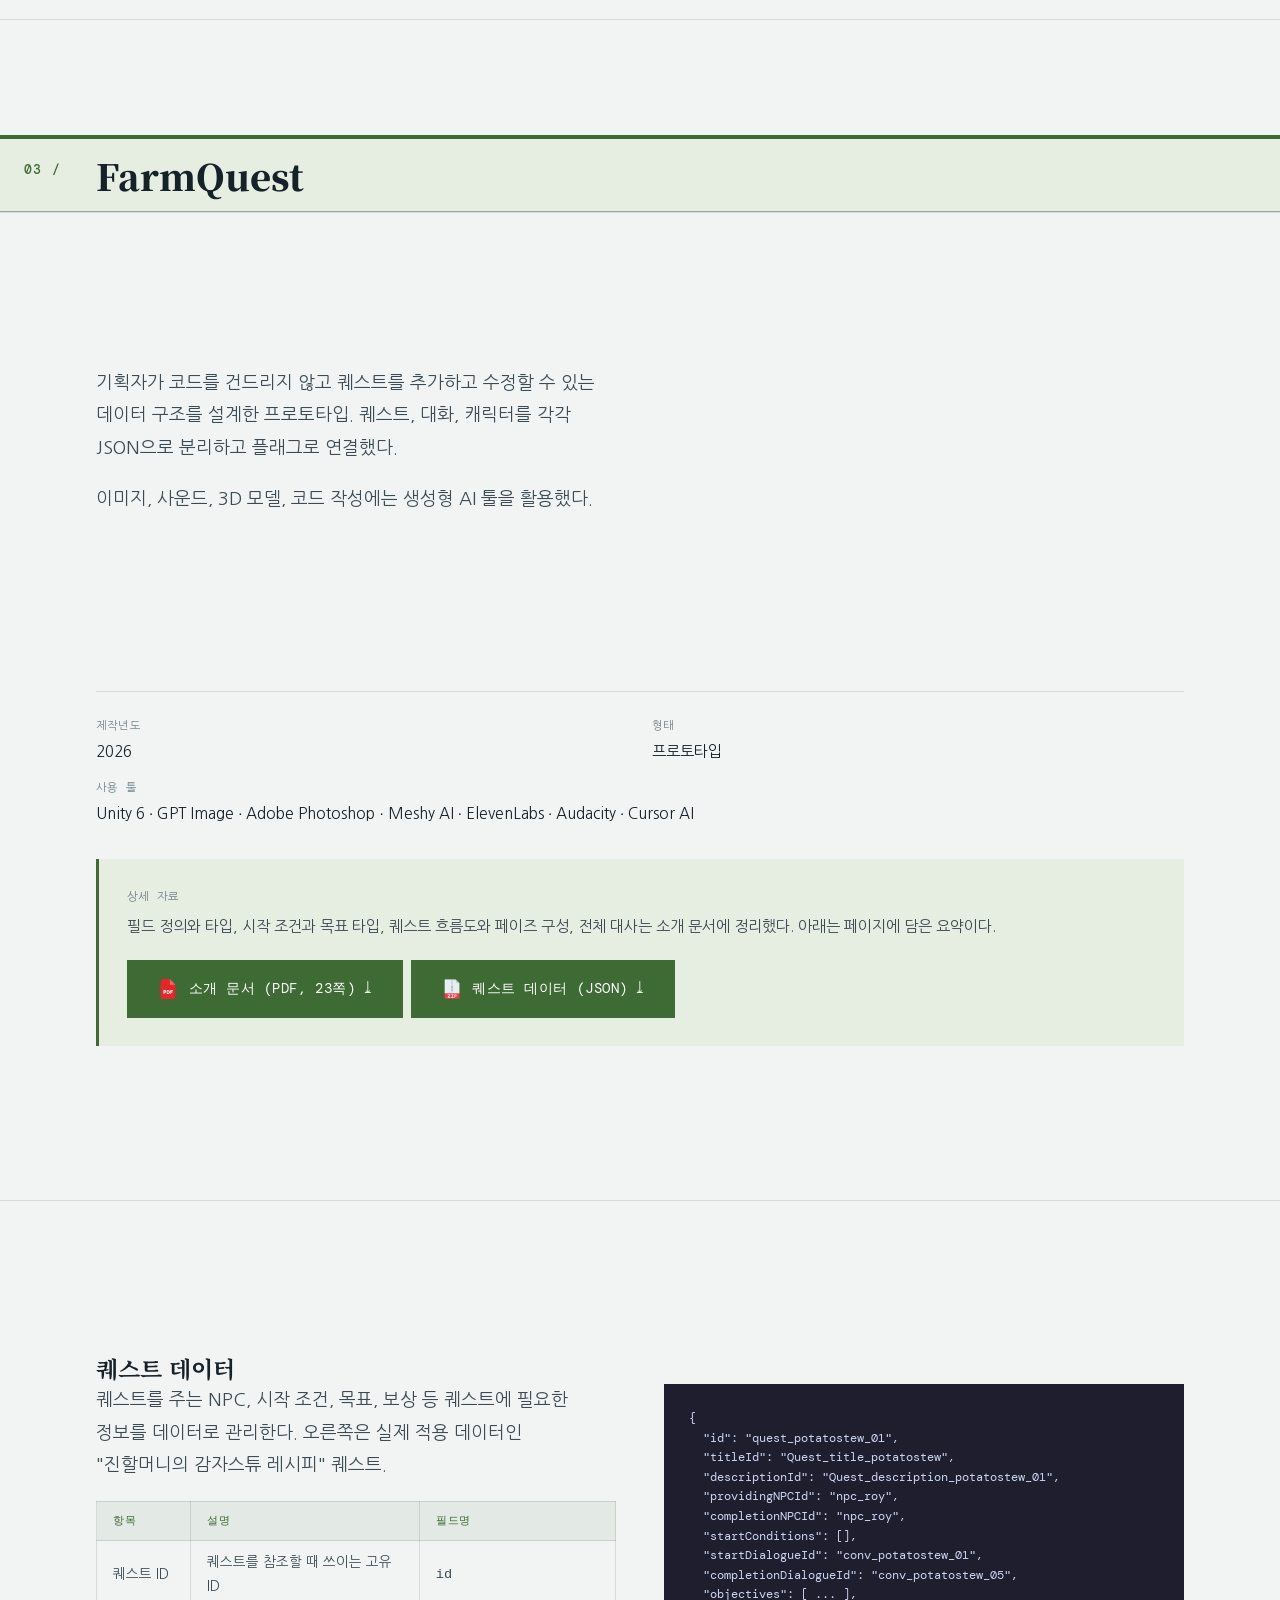
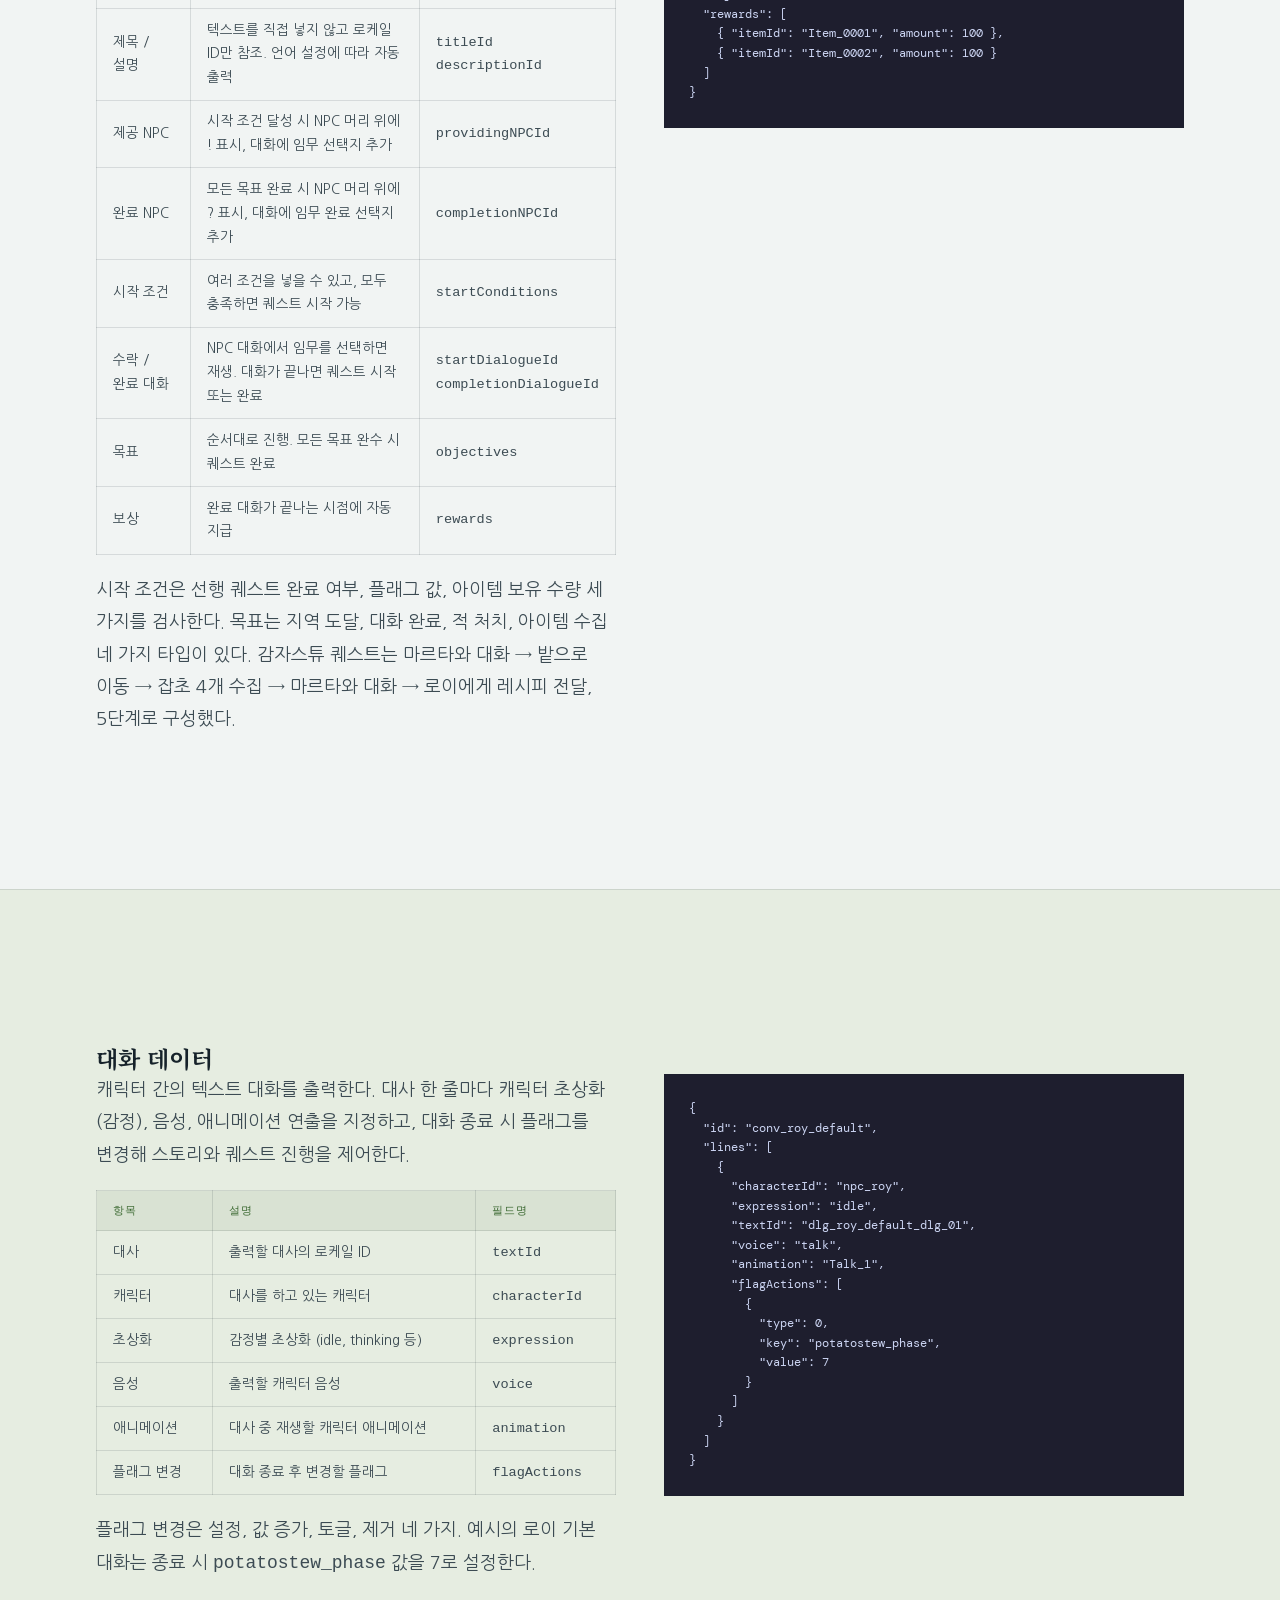
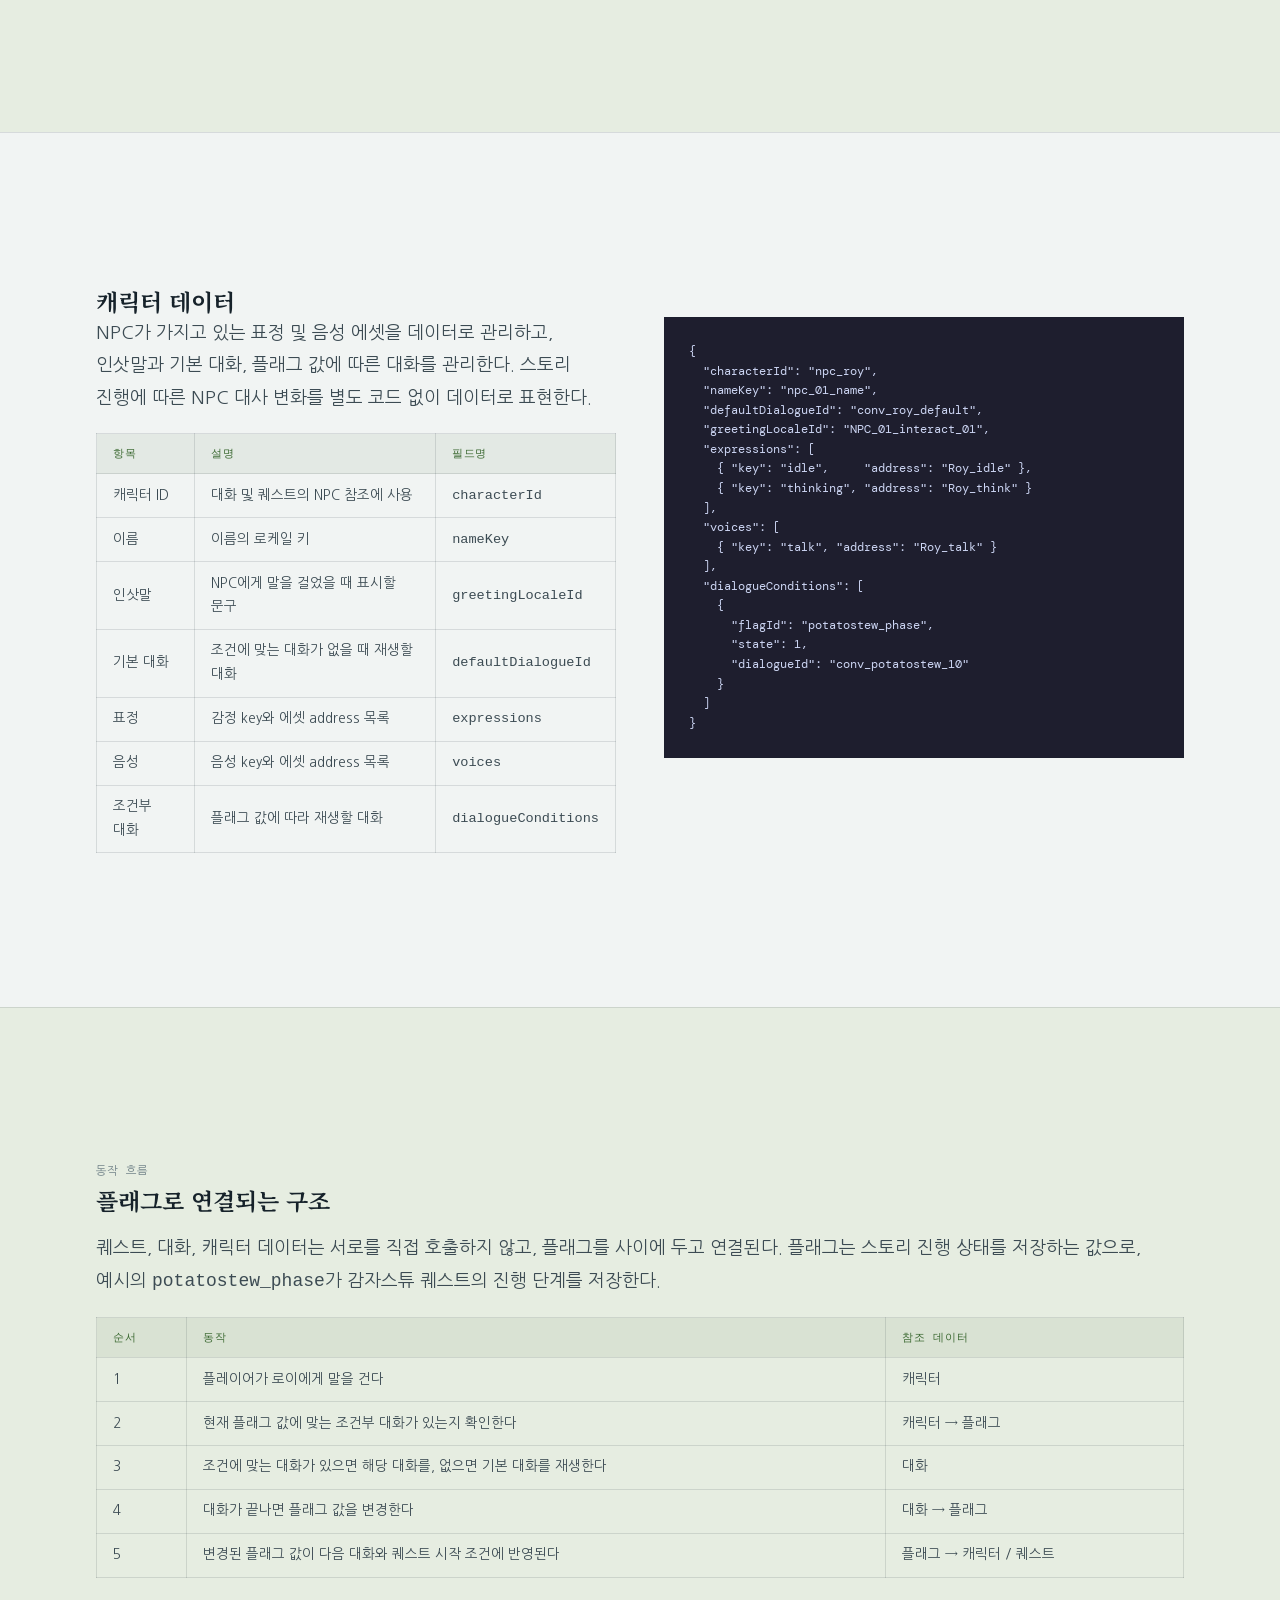
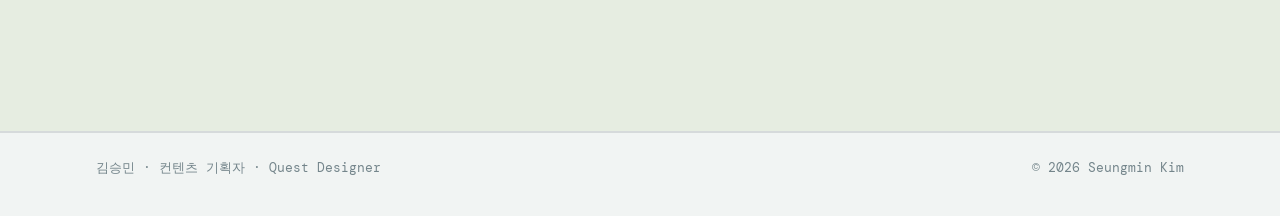
==== commit 52ab6952: "asdasd" ====
--- a/works.html
+++ b/works.html
@@ -430,12 +430,8 @@
     <div class="section-inner wide">
       <div class="work-two-col">
         <div class="work-col-text">
-          <p class="proj-body">AI 개발과 퀘스트 기획의 습작을 위해 만든 프로젝트. 생성형 AI 툴로 이미지, 사운드, 3D 모델, 코드 작성 등 게임 개발 파이프라인 전반을 실험하고, 퀘스트 시스템과 대화 시스템을 데이터 중심으로 구조화하는 연습을 했다.</p>
-          <p class="proj-body">전 직장에서 퀘스트와 대화 데이터를 다루며 겪은 문제를 직접 설계해 보는 것이 목표였다. 기획자가 코드를 건드리지 않고 퀘스트를 추가하고 수정할 수 있는 구조를 만드는 데 초점을 맞췄다.</p>
-          <div class="design-intent">
-            <div class="intent-label">설계 원칙</div>
-            <p>퀘스트, 대화, 캐릭터 데이터를 각각 JSON으로 분리하고 서로 ID로만 참조한다. 하나를 수정해도 나머지는 건드릴 필요가 없고, 새 퀘스트 추가는 코드 수정이 아닌 데이터 추가로 끝난다.</p>
-          </div>
+          <p class="proj-body">기획자가 코드를 건드리지 않고 퀘스트를 추가하고 수정할 수 있는 데이터 구조를 설계한 프로토타입. 퀘스트, 대화, 캐릭터를 각각 JSON으로 분리하고 플래그로 연결했다.</p>
+          <p class="proj-body">이미지, 사운드, 3D 모델, 코드 작성에는 생성형 AI 툴을 활용했다.</p>
         </div>
         <div class="work-col-media" style="position:static;">
           <div class="video-embed-work">
@@ -457,15 +453,21 @@
           <p class="meta-value meta-tools-text">Unity 6 · GPT Image · Adobe Photoshop · Meshy AI · ElevenLabs · Audacity · Cursor AI</p>
         </div>
       </div>
-      <div class="visual-links visual-links--after-meta">
-        <a href="docs/FarmQuest_소개문서.pdf" target="_blank" rel="noopener" download class="visual-btn visual-btn--download">
-          <img src="image/pdf.png" alt="" class="visual-btn__icon" width="20" height="20">
-          <span>소개 문서 &#x2913;</span>
-        </a>
-        <a href="attachment/FarmQuestData.zip" download class="visual-btn visual-btn--download">
-          <img src="image/zip.png" alt="" class="visual-btn__icon" width="20" height="20">
-          <span>퀘스트 데이터 &#x2913;</span>
-        </a>
+      <div class="doc-cta">
+        <div class="doc-cta-text">
+          <span class="work-sub-label">상세 자료</span>
+          <p class="proj-body">필드 정의와 타입, 시작 조건과 목표 타입, 퀘스트 흐름도와 페이즈 구성, 전체 대사는 소개 문서에 정리했다. 아래는 페이지에 담은 요약이다.</p>
+        </div>
+        <div class="visual-links">
+          <a href="docs/FarmQuest_소개문서.pdf" target="_blank" rel="noopener" download class="visual-btn visual-btn--download">
+            <img src="image/pdf.png" alt="" class="visual-btn__icon" width="20" height="20">
+            <span>소개 문서 (PDF, 23쪽) &#x2913;</span>
+          </a>
+          <a href="attachment/FarmQuestData.zip" download class="visual-btn visual-btn--download">
+            <img src="image/zip.png" alt="" class="visual-btn__icon" width="20" height="20">
+            <span>퀘스트 데이터 (JSON) &#x2913;</span>
+          </a>
+        </div>
       </div>
     </div>
   </article>
@@ -651,21 +653,6 @@
           </tbody>
         </table>
       </div>
-
-      <div class="design-intent" style="margin-top:1.5rem;">
-        <div class="intent-label">이렇게 나눈 이유</div>
-        <p>NPC가 스토리 진행에 따라 다른 대사를 하게 하려면 보통 코드에 조건 분기를 넣어야 한다. 플래그를 사이에 두면 이 판단이 데이터 안에서 끝나기 때문에, 대화로 퀘스트 상태나 NPC 반응을 바꾸는 작업을 기획자가 직접 할 수 있다.</p>
-      </div>
-
-      <div class="design-intent" style="margin-top:1rem;">
-        <div class="intent-label">로컬라이즈 고려</div>
-        <p>화면에 출력되는 텍스트는 모두 로케일 ID로만 참조하고, 데이터에 텍스트를 직접 넣지 않는다. 언어를 추가할 때 퀘스트와 대화 데이터는 수정할 필요가 없다.</p>
-      </div>
-
-      <div class="design-intent" style="margin-top:1rem;">
-        <div class="intent-label">제공 NPC와 완료 NPC 분리</div>
-        <p>"A에게 받아서 B에게 전달하는" 퀘스트를 데이터만으로 만들기 위해 제공 NPC와 완료 NPC를 따로 두었다. 감자스튜 퀘스트는 둘 다 로이지만, 값만 바꾸면 다른 NPC에게 완료하는 퀘스트가 된다.</p>
-      </div>
     </div>
   </article>
 </section>
--- a/styles.css
+++ b/styles.css
@@ -604,13 +604,38 @@
   color: var(--bg);
 }
 
+/* The document is the deliverable, so its button outweighs the page's
+   other links instead of matching them. */
 .visual-btn--download {
   display: inline-flex;
   align-items: center;
-  gap: 0.45rem;
+  gap: 0.65rem;
   background: var(--accent);
   border-color: var(--accent);
   color: #fff;
+  padding: 1rem 1.9rem;
+  font-size: 0.85rem;
+  letter-spacing: 0.04em;
+}
+
+/* Pulls the two downloads out of the body flow as one block. */
+.doc-cta {
+  margin-top: 2rem;
+  padding: 1.75rem;
+  background: var(--bg-warm);
+  border-left: 3px solid var(--accent);
+  display: flex;
+  flex-direction: column;
+  gap: 1.25rem;
+}
+
+.doc-cta-text .work-sub-label {
+  display: block;
+  margin-bottom: 0.35rem;
+}
+
+.doc-cta-text .proj-body {
+  font-size: 0.95rem;
 }
 
 .visual-btn--download:hover {
@@ -620,8 +645,8 @@
 }
 
 .visual-btn__icon {
-  width: 1.15em;
-  height: 1.15em;
+  width: 1.45em;
+  height: 1.45em;
   object-fit: contain;
   flex-shrink: 0;
 }
@@ -827,10 +852,6 @@
 
 .proj-meta--below-fold {
   margin-top: 2rem;
-}
-
-.visual-links--after-meta {
-  margin-top: 1.5rem;
 }
 
 .meta-item--full-row {
@@ -1634,6 +1655,11 @@
     gap: 0.3rem;
   }
 
+  .visual-btn--download {
+    width: 100%;
+    justify-content: center;
+  }
+
   #footer {
     flex-direction: column;
     gap: 0.5rem;
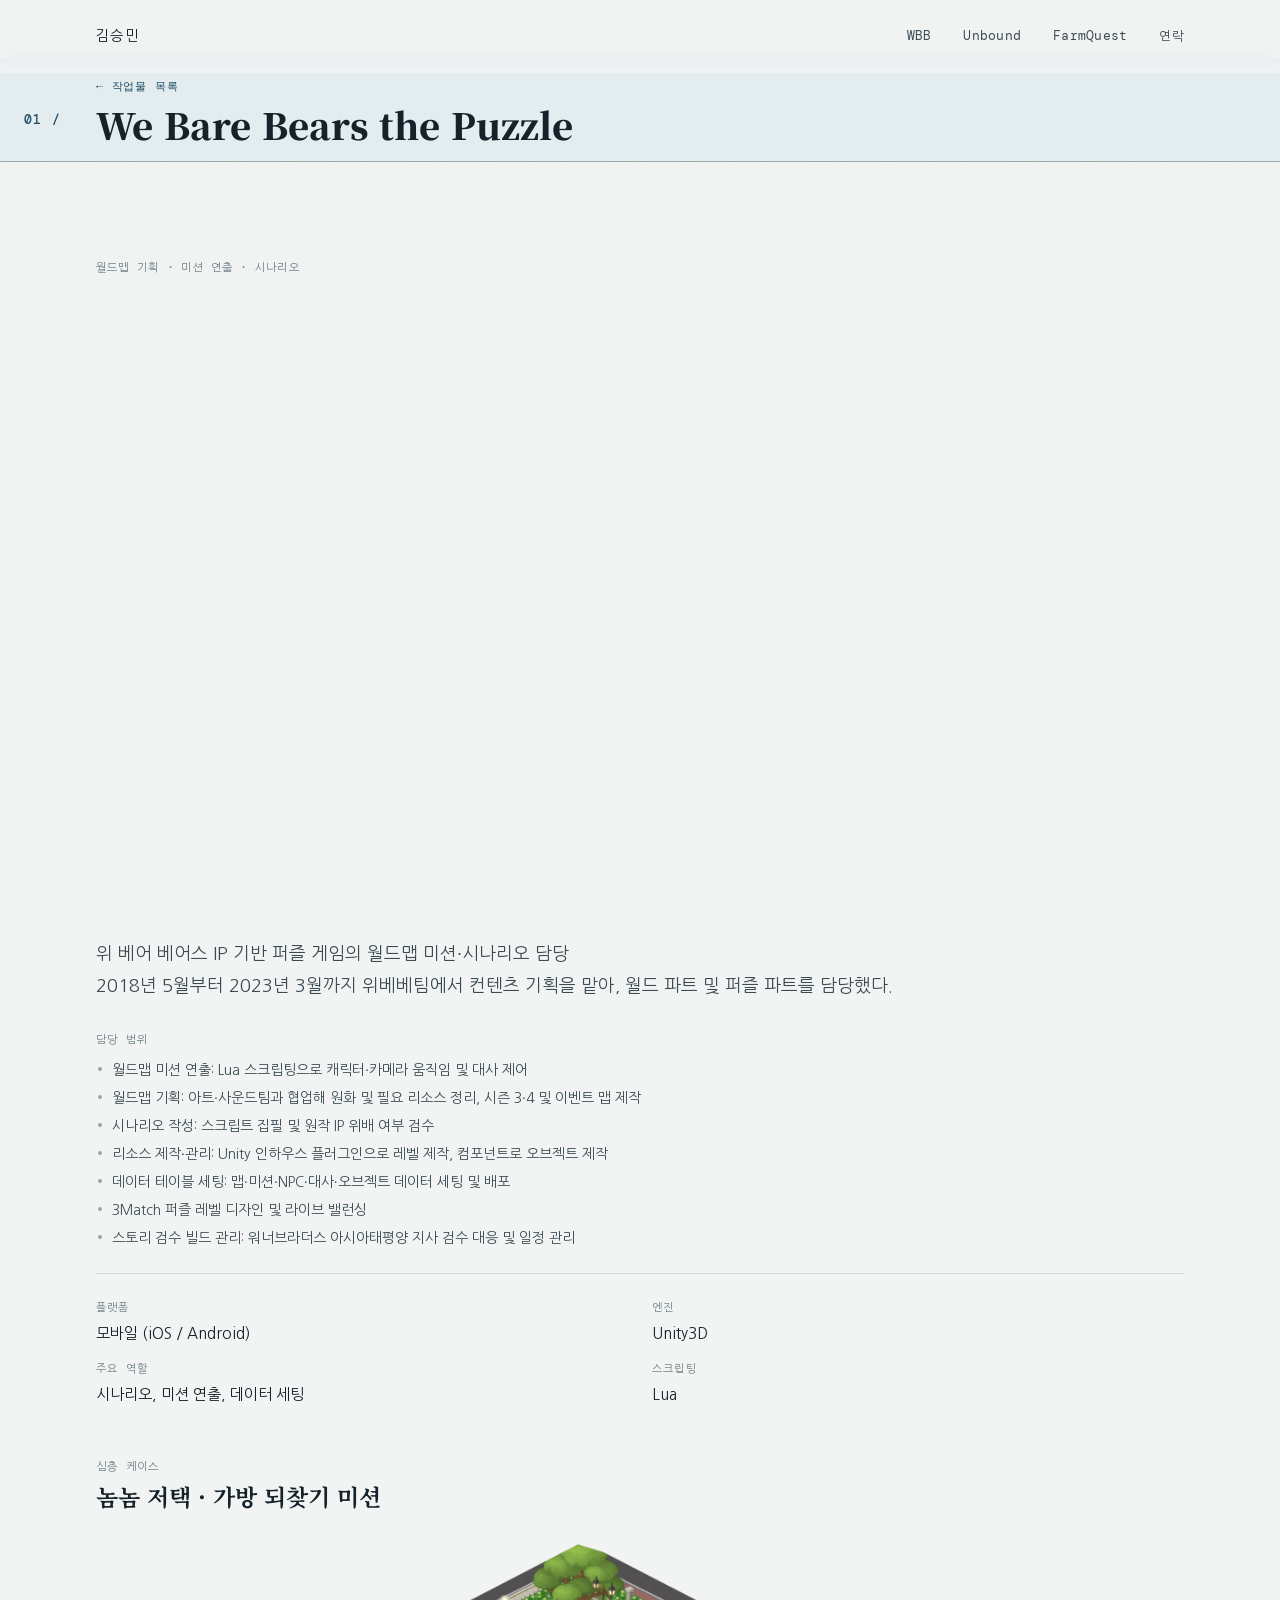
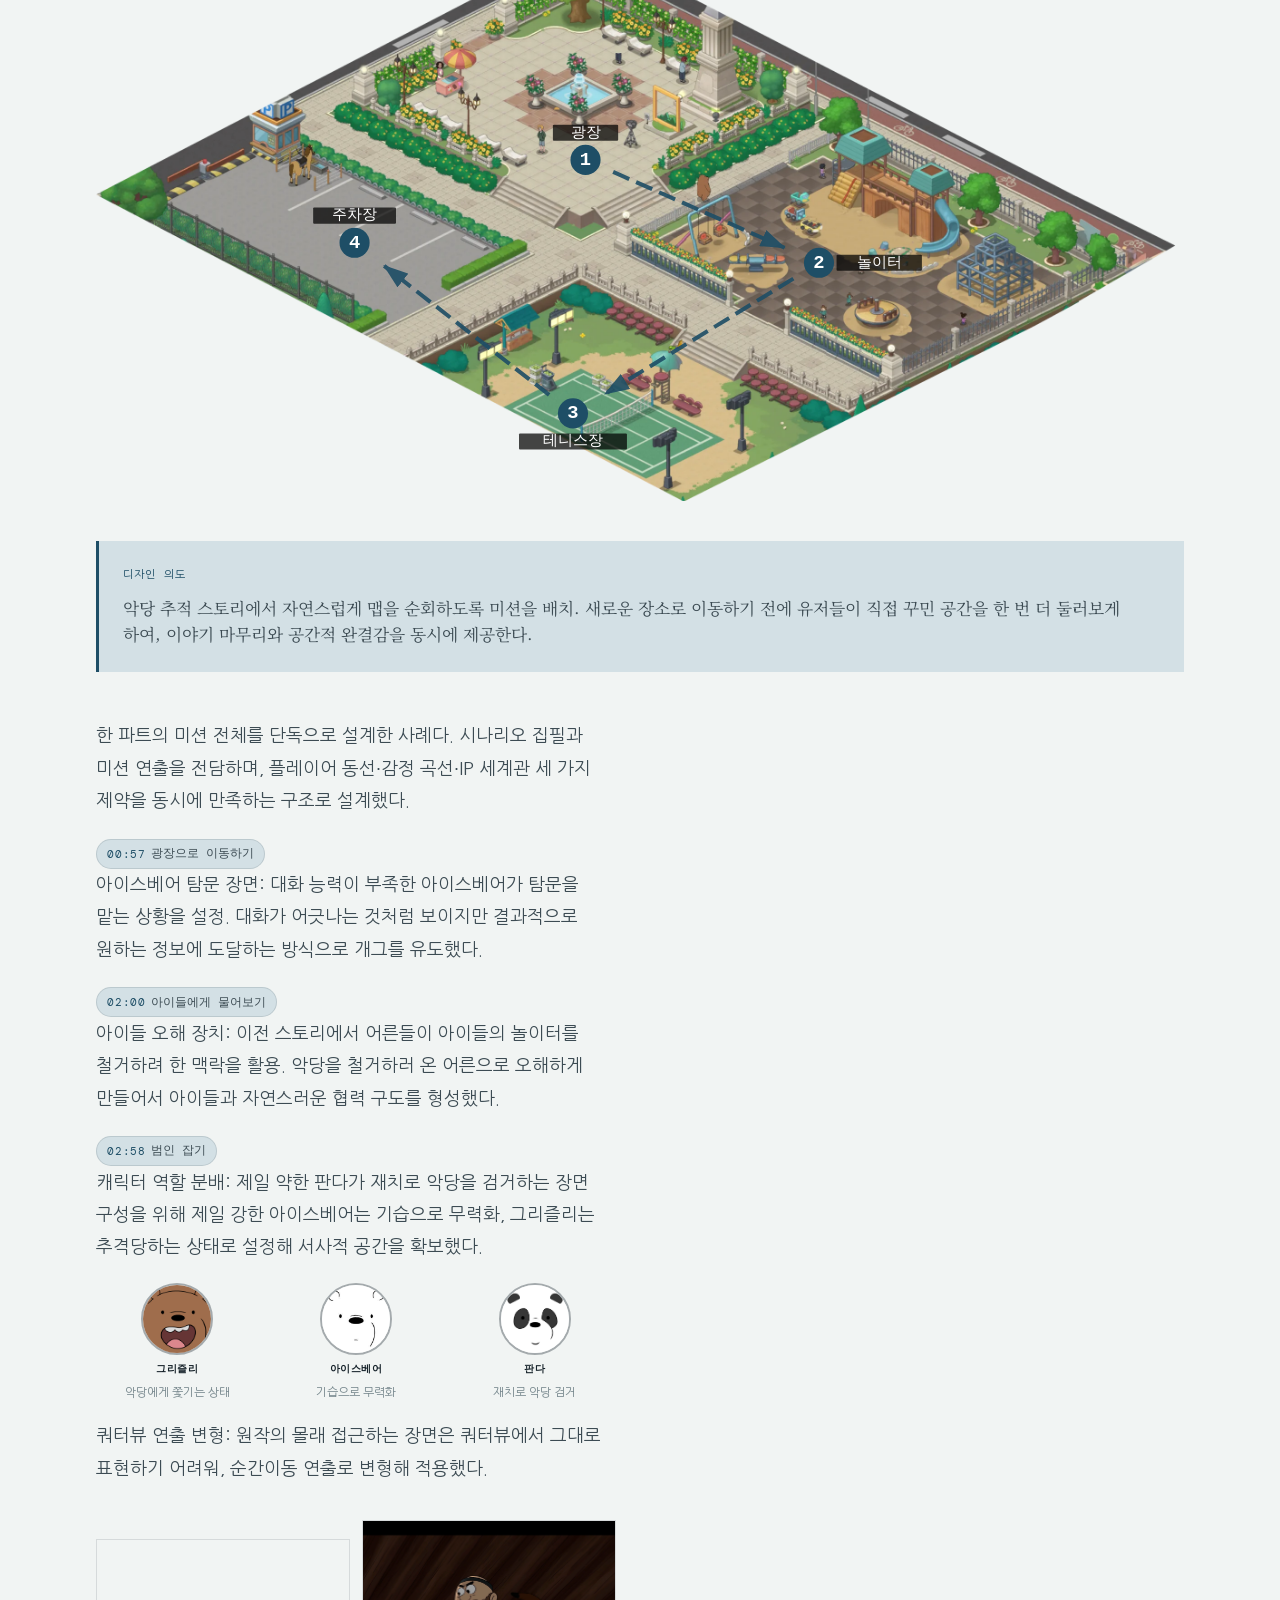
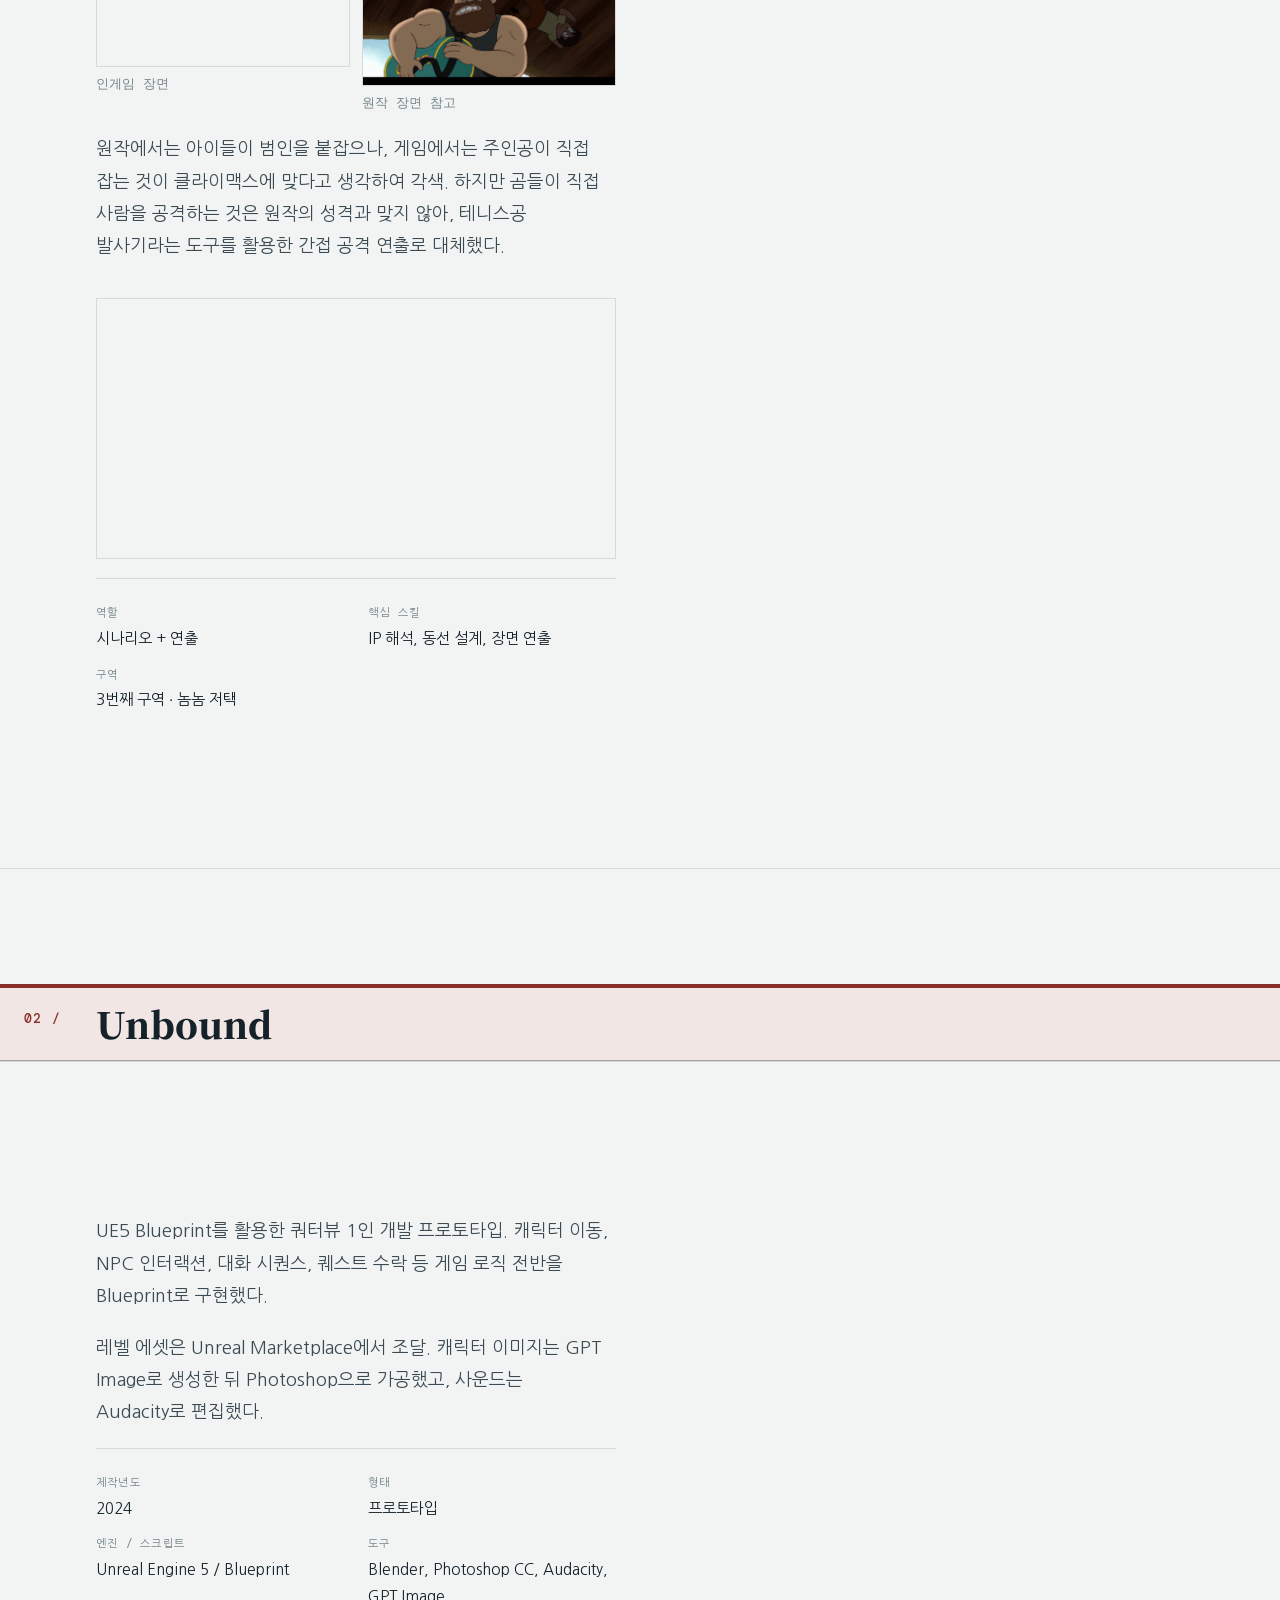
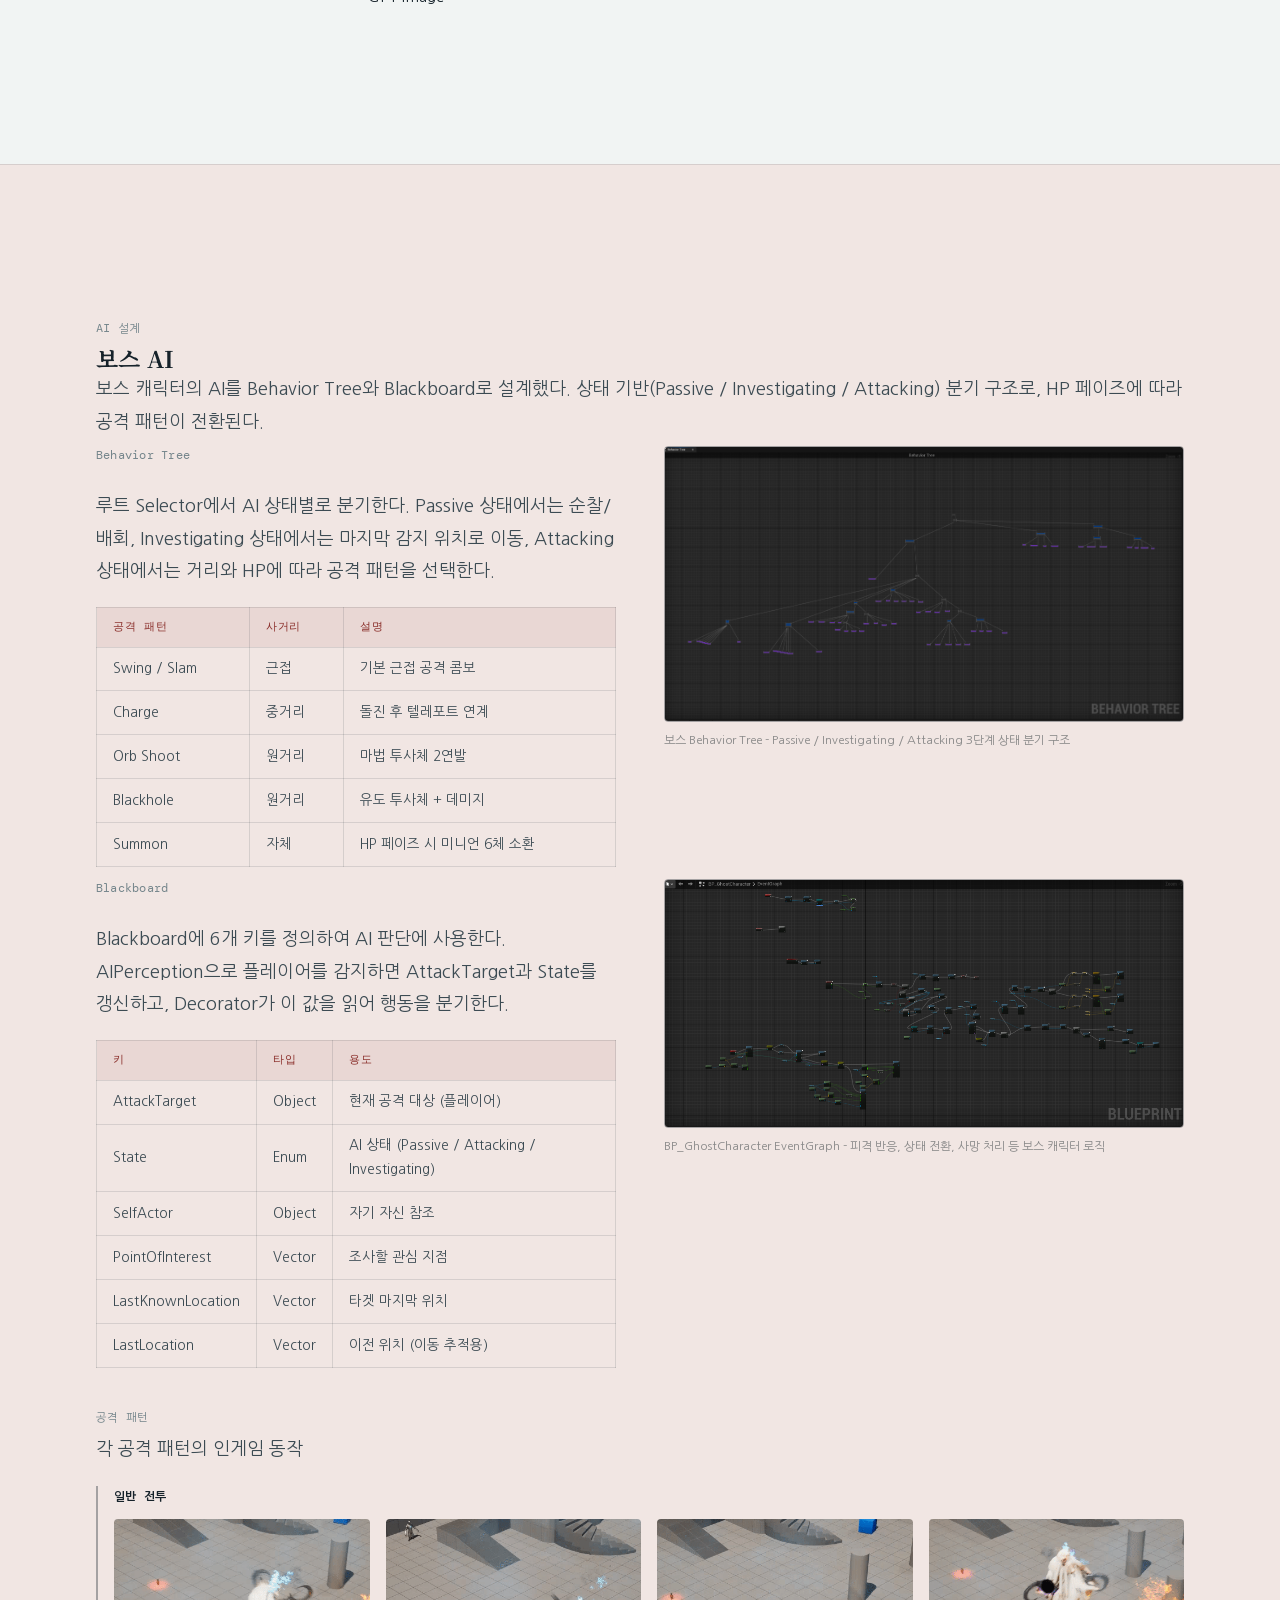
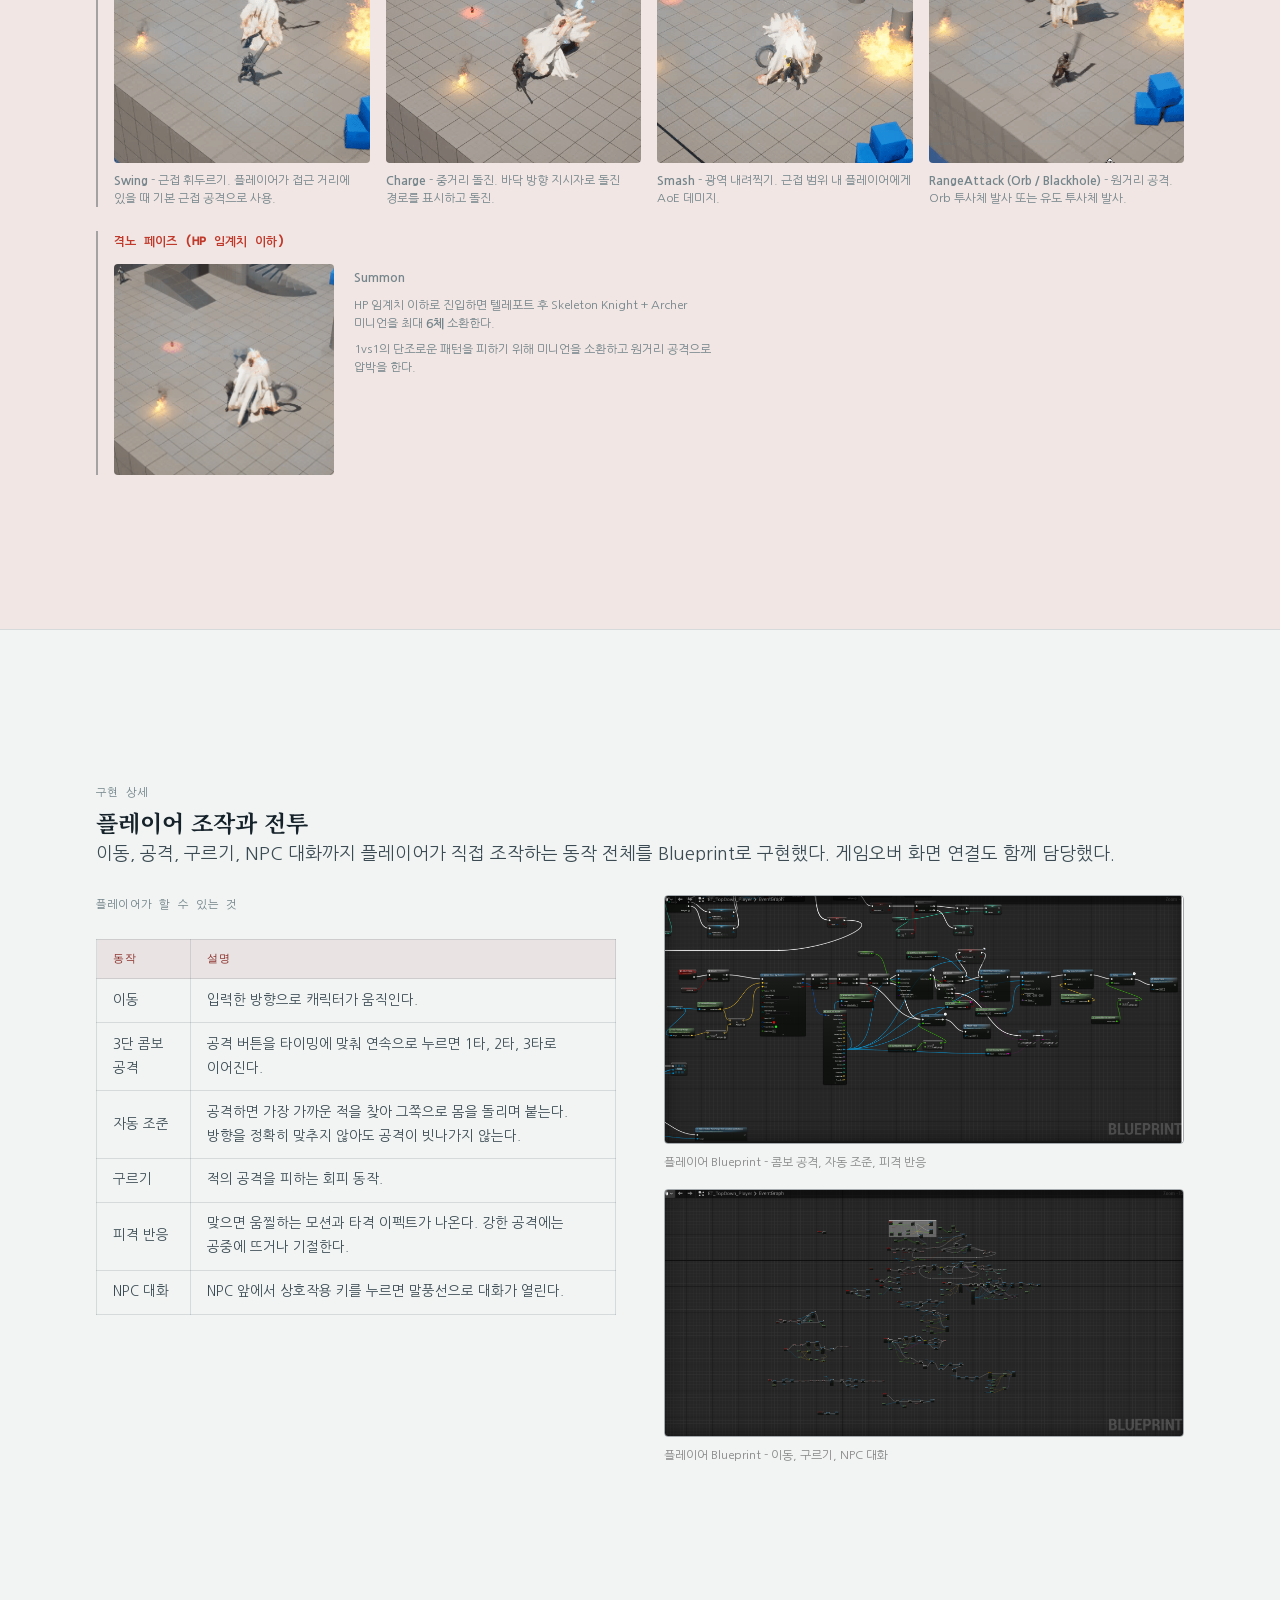
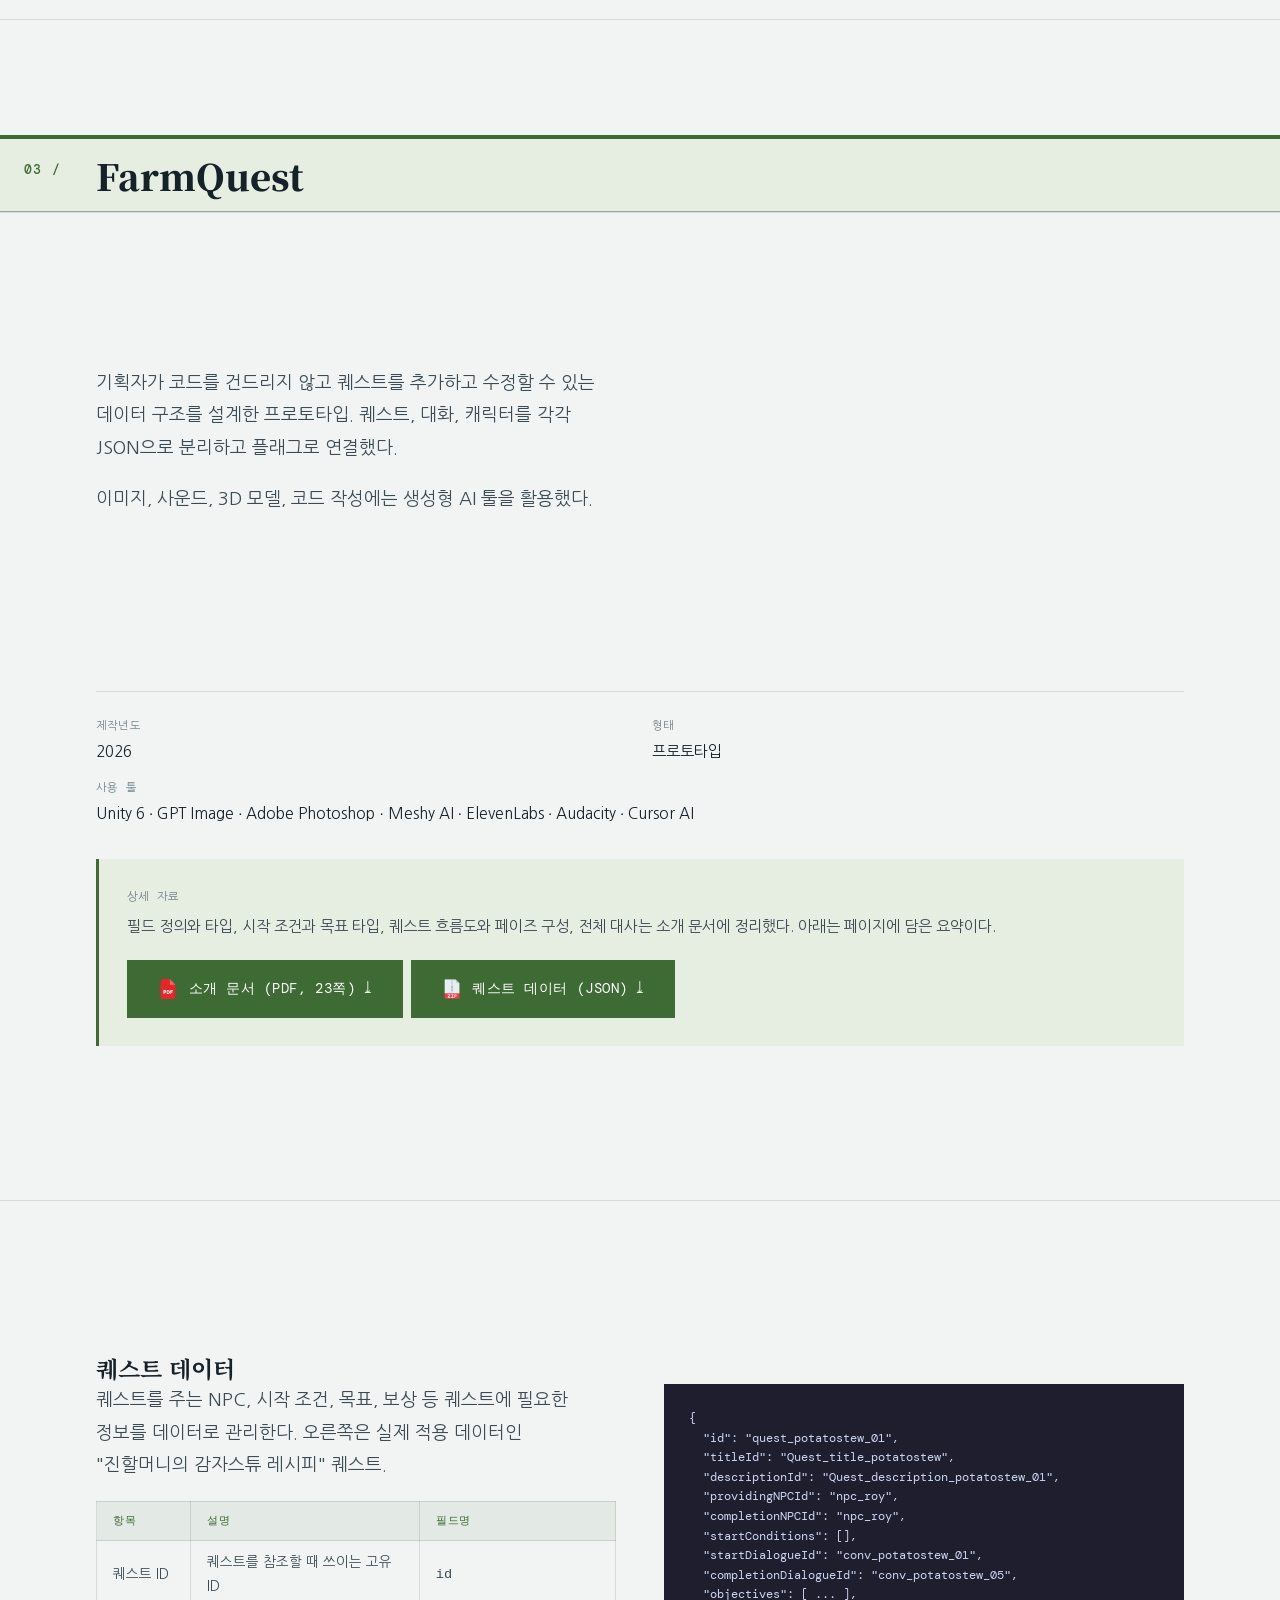
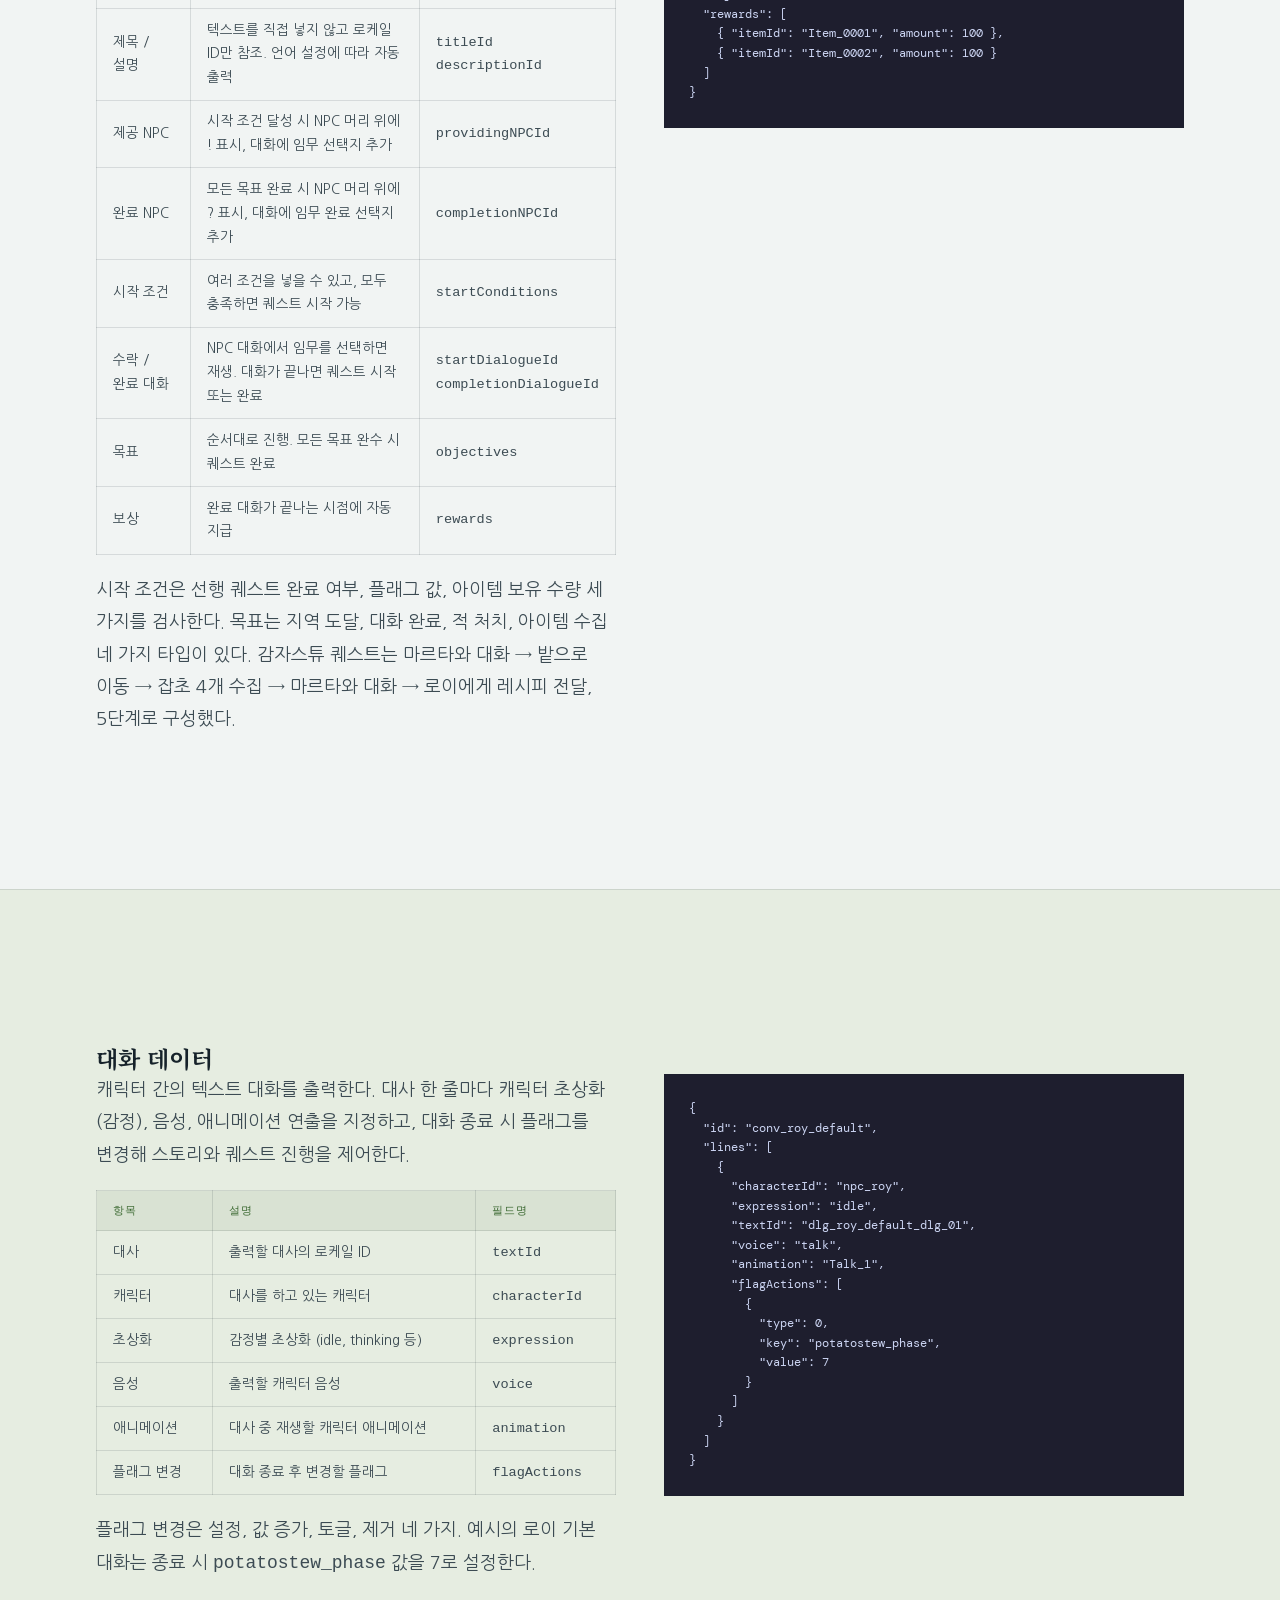
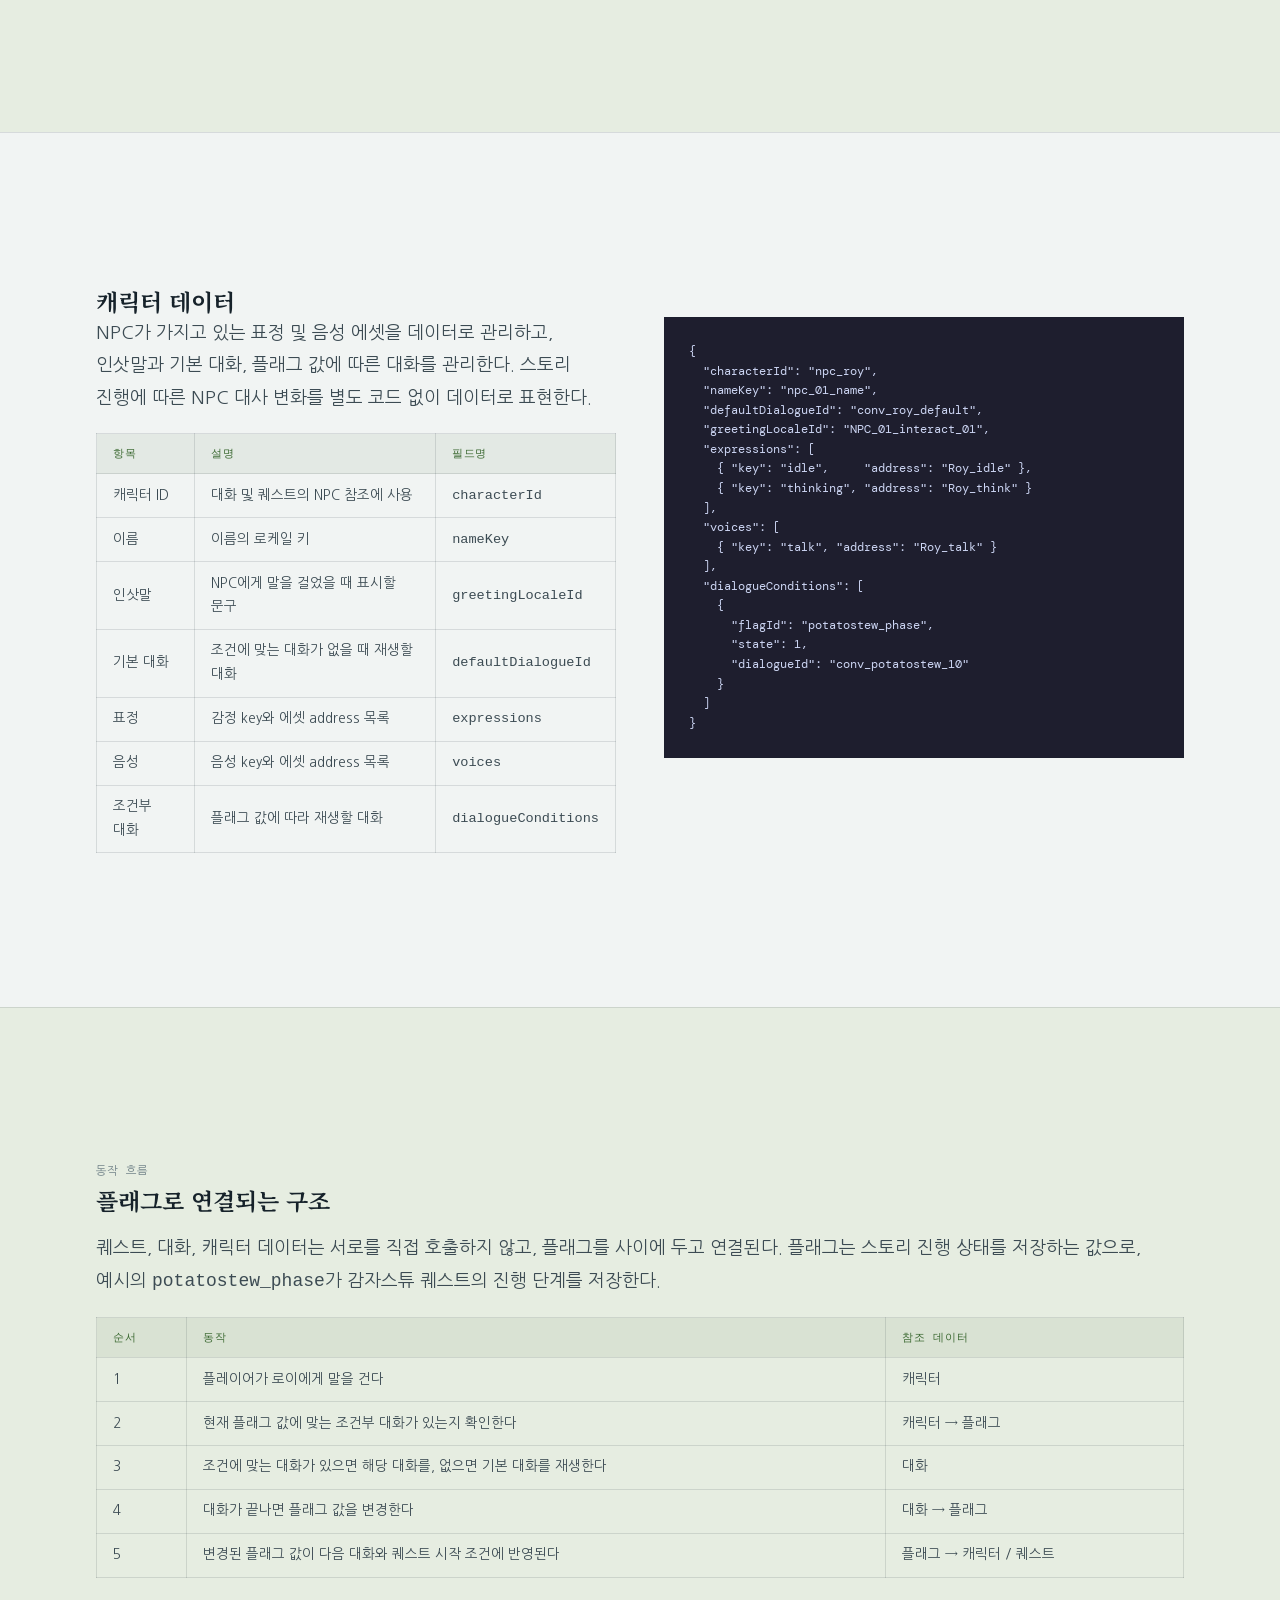
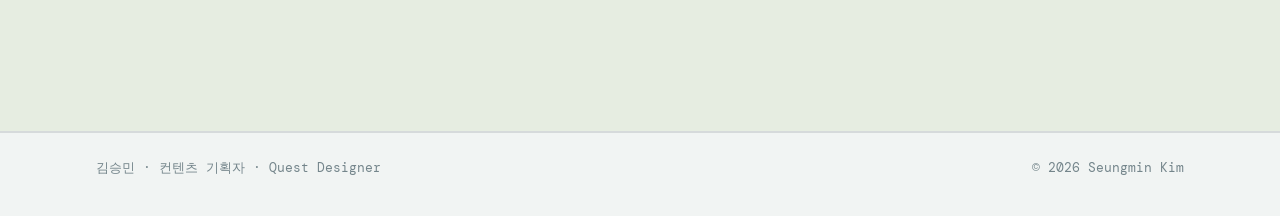
==== commit b540ffe5: "Make the site crawlable: robots.txt, sitemap, canonicals, structured data The site had no robots.txt" ====
--- a/works.html
+++ b/works.html
@@ -4,9 +4,63 @@
   <meta charset="UTF-8">
   <meta name="viewport" content="width=device-width, initial-scale=1.0">
   <title>작업물 · 김승민</title>
-  <meta name="description" content="김승민의 작업물 상세 페이지">
+  <meta name="description" content="We Bare Bears the Puzzle 월드맵 기획과 미션 연출, UE5 프로토타입 Unbound, 퀘스트 데이터 설계 습작 FarmQuest. 김승민의 작업물 상세 페이지.">
+  <meta name="robots" content="index, follow, max-image-preview:large, max-snippet:-1">
+  <link rel="canonical" href="https://seungminkim.me/works.html">
+  <meta property="og:title" content="작업물 · 김승민">
+  <meta property="og:description" content="We Bare Bears the Puzzle 월드맵 기획과 미션 연출, UE5 프로토타입 Unbound, 퀘스트 데이터 설계 습작 FarmQuest. 김승민의 작업물 상세 페이지.">
+  <meta property="og:type" content="website">
+  <meta property="og:url" content="https://seungminkim.me/works.html">
+  <meta property="og:site_name" content="김승민 포트폴리오">
+  <meta property="og:locale" content="ko_KR">
+  <meta property="og:image" content="https://seungminkim.me/image/wbbthumbnail.webp">
+  <meta property="og:image:type" content="image/webp">
+  <meta property="og:image:width" content="960">
+  <meta property="og:image:height" content="601">
+  <meta property="og:image:alt" content="We Bare Bears the Puzzle thumbnail">
+  <meta name="twitter:card" content="summary_large_image">
+  <meta name="twitter:title" content="작업물 · 김승민">
+  <meta name="twitter:description" content="We Bare Bears the Puzzle 월드맵 기획과 미션 연출, UE5 프로토타입 Unbound, 퀘스트 데이터 설계 습작 FarmQuest. 김승민의 작업물 상세 페이지.">
+  <meta name="twitter:image" content="https://seungminkim.me/image/wbbthumbnail.webp">
   <link href="https://fonts.googleapis.com/css2?family=DM+Mono:wght@400;500&family=Noto+Serif+KR:wght@600;700;900&display=swap" rel="stylesheet">
   <link rel="stylesheet" href="styles.css">
+  <noscript><style>.reveal{opacity:1;transform:none}.hero-anim{opacity:1;transform:none;animation:none}</style></noscript>
+  <script type="application/ld+json">
+{
+  "@context": "https://schema.org",
+  "@type": "CollectionPage",
+  "url": "https://seungminkim.me/works.html",
+  "inLanguage": "ko",
+  "name": "작업물 · 김승민",
+  "description": "We Bare Bears the Puzzle 월드맵 기획과 미션 연출, UE5 프로토타입 Unbound, 퀘스트 데이터 설계 습작 FarmQuest. 김승민의 작업물 상세 페이지.",
+  "author": {
+    "@type": "Person",
+    "name": "김승민",
+    "url": "https://seungminkim.me/"
+  },
+  "hasPart": [
+    {
+      "@type": "CreativeWork",
+      "name": "We Bare Bears the Puzzle",
+      "url": "https://seungminkim.me/works.html#wbb",
+      "genre": "Puzzle game",
+      "description": "위 베어 베어스 IP 퍼즐 게임. 월드맵 기획, 미션 연출, 시나리오 담당."
+    },
+    {
+      "@type": "CreativeWork",
+      "name": "Unbound",
+      "url": "https://seungminkim.me/works.html#unreal",
+      "description": "UE5 Blueprint로 제작한 쿼터뷰 1인 개발 프로토타입."
+    },
+    {
+      "@type": "CreativeWork",
+      "name": "FarmQuest",
+      "url": "https://seungminkim.me/works.html#farmquest",
+      "description": "기획자가 코드 수정 없이 퀘스트를 추가할 수 있는 데이터 구조 설계 습작."
+    }
+  ]
+}
+  </script>
 </head>
 <body>
 
@@ -21,6 +75,8 @@
   </ul>
 </header>
 
+<h1 class="sr-only">김승민 작업물 · We Bare Bears the Puzzle, Unbound, FarmQuest</h1>
+
 <!-- ============================================================
      PROJECT 01: WE BARE BEARS THE PUZZLE
      ============================================================ -->
@@ -30,7 +86,7 @@
       <a href="index.html#projects" class="back-link" style="margin-bottom:0.4rem;">&larr; 작업물 목록</a>
       <div class="chapter-header">
         <span class="chapter-num">01 /</span>
-        <span class="chapter-label">We Bare Bears the Puzzle</span>
+        <h2 class="chapter-label">We Bare Bears the Puzzle</h2>
       </div>
     </div>
   </div>
@@ -214,7 +270,7 @@
     <div class="section-inner wide">
       <div class="chapter-header">
         <span class="chapter-num">02 /</span>
-        <span class="chapter-label">Unbound</span>
+        <h2 class="chapter-label">Unbound</h2>
       </div>
     </div>
   </div>
@@ -420,7 +476,7 @@
     <div class="section-inner wide">
       <div class="chapter-header">
         <span class="chapter-num">03 /</span>
-        <span class="chapter-label">FarmQuest</span>
+        <h2 class="chapter-label">FarmQuest</h2>
       </div>
     </div>
   </div>
--- a/styles.css
+++ b/styles.css
@@ -102,6 +102,18 @@
 
 h1, h2, h3, .hero-sub, .card-title, .work-sub-title {
   text-wrap: balance;
+}
+
+/* Heading that exists for crawlers and screen readers, not for the layout. */
+.sr-only {
+  position: absolute;
+  width: 1px;
+  height: 1px;
+  padding: 0;
+  overflow: hidden;
+  clip: rect(0, 0, 0, 0);
+  white-space: nowrap;
+  border: 0;
 }
 
 /* Paper texture */
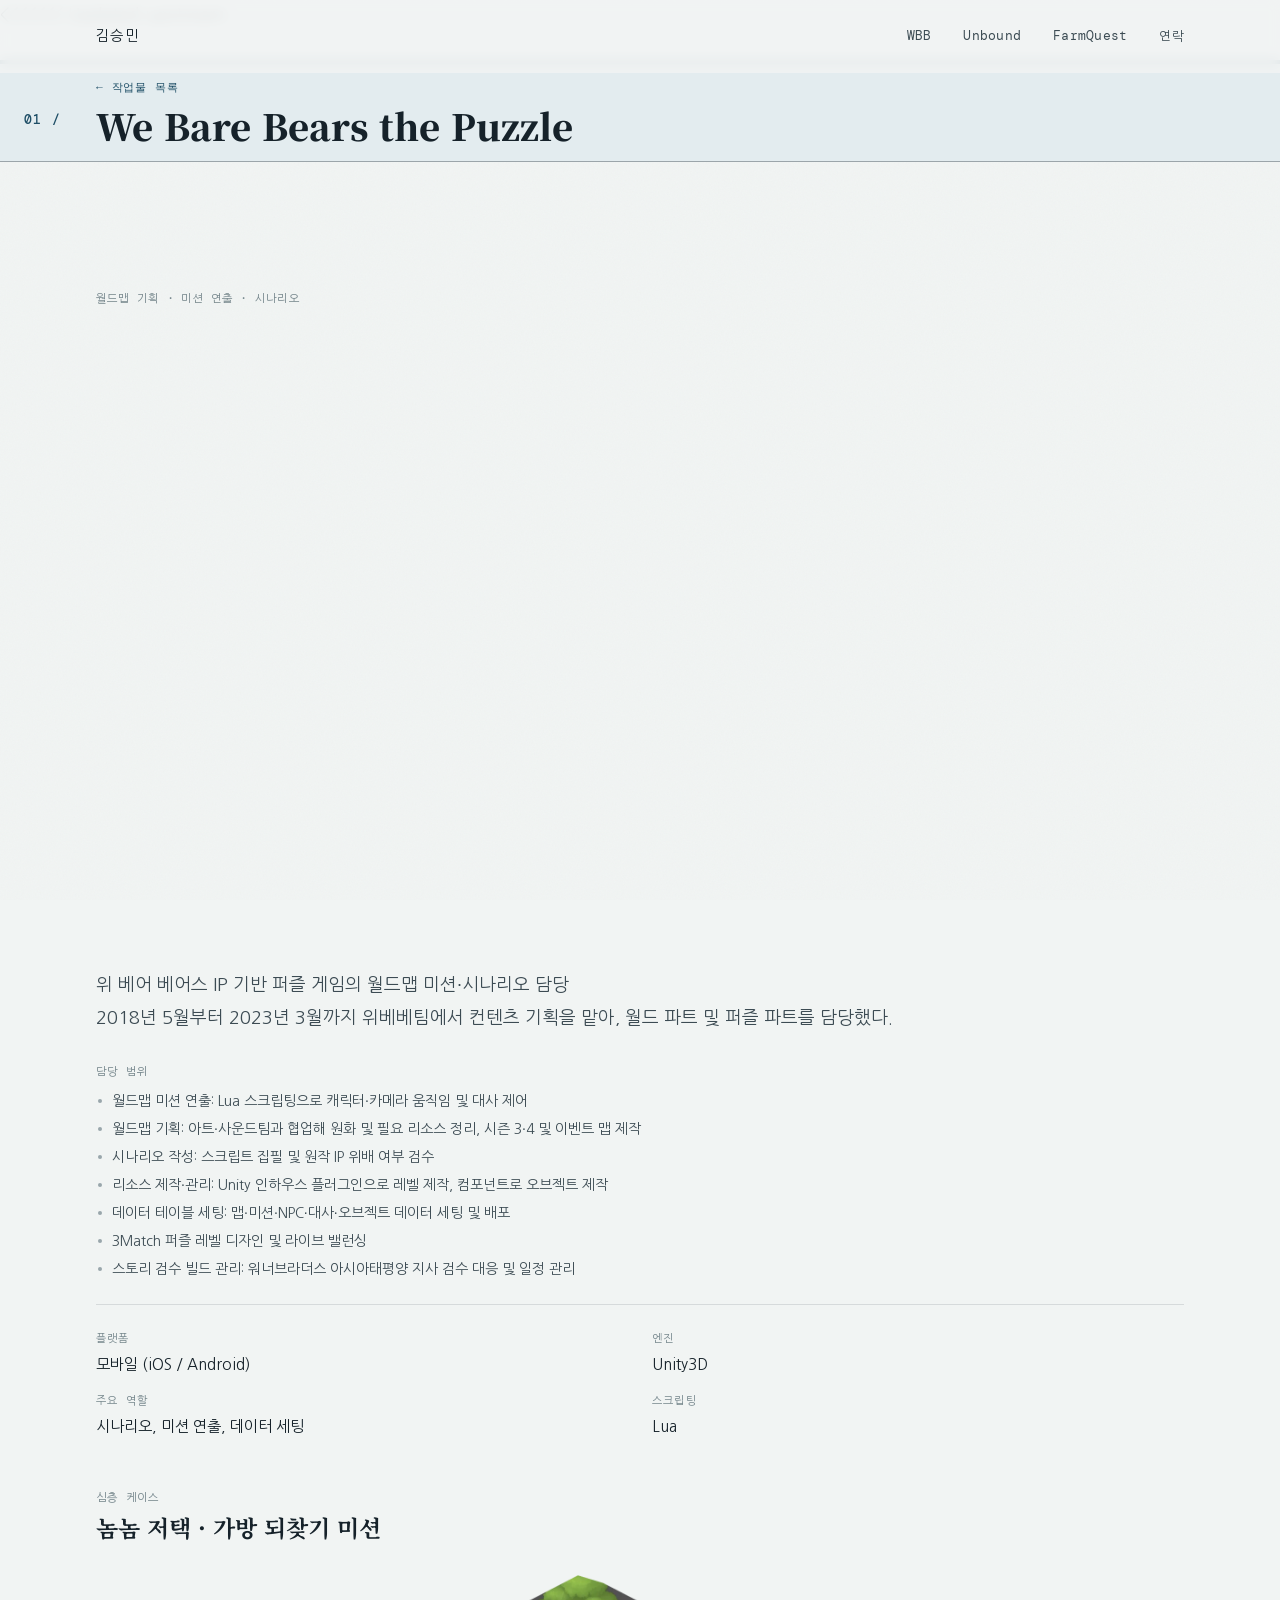
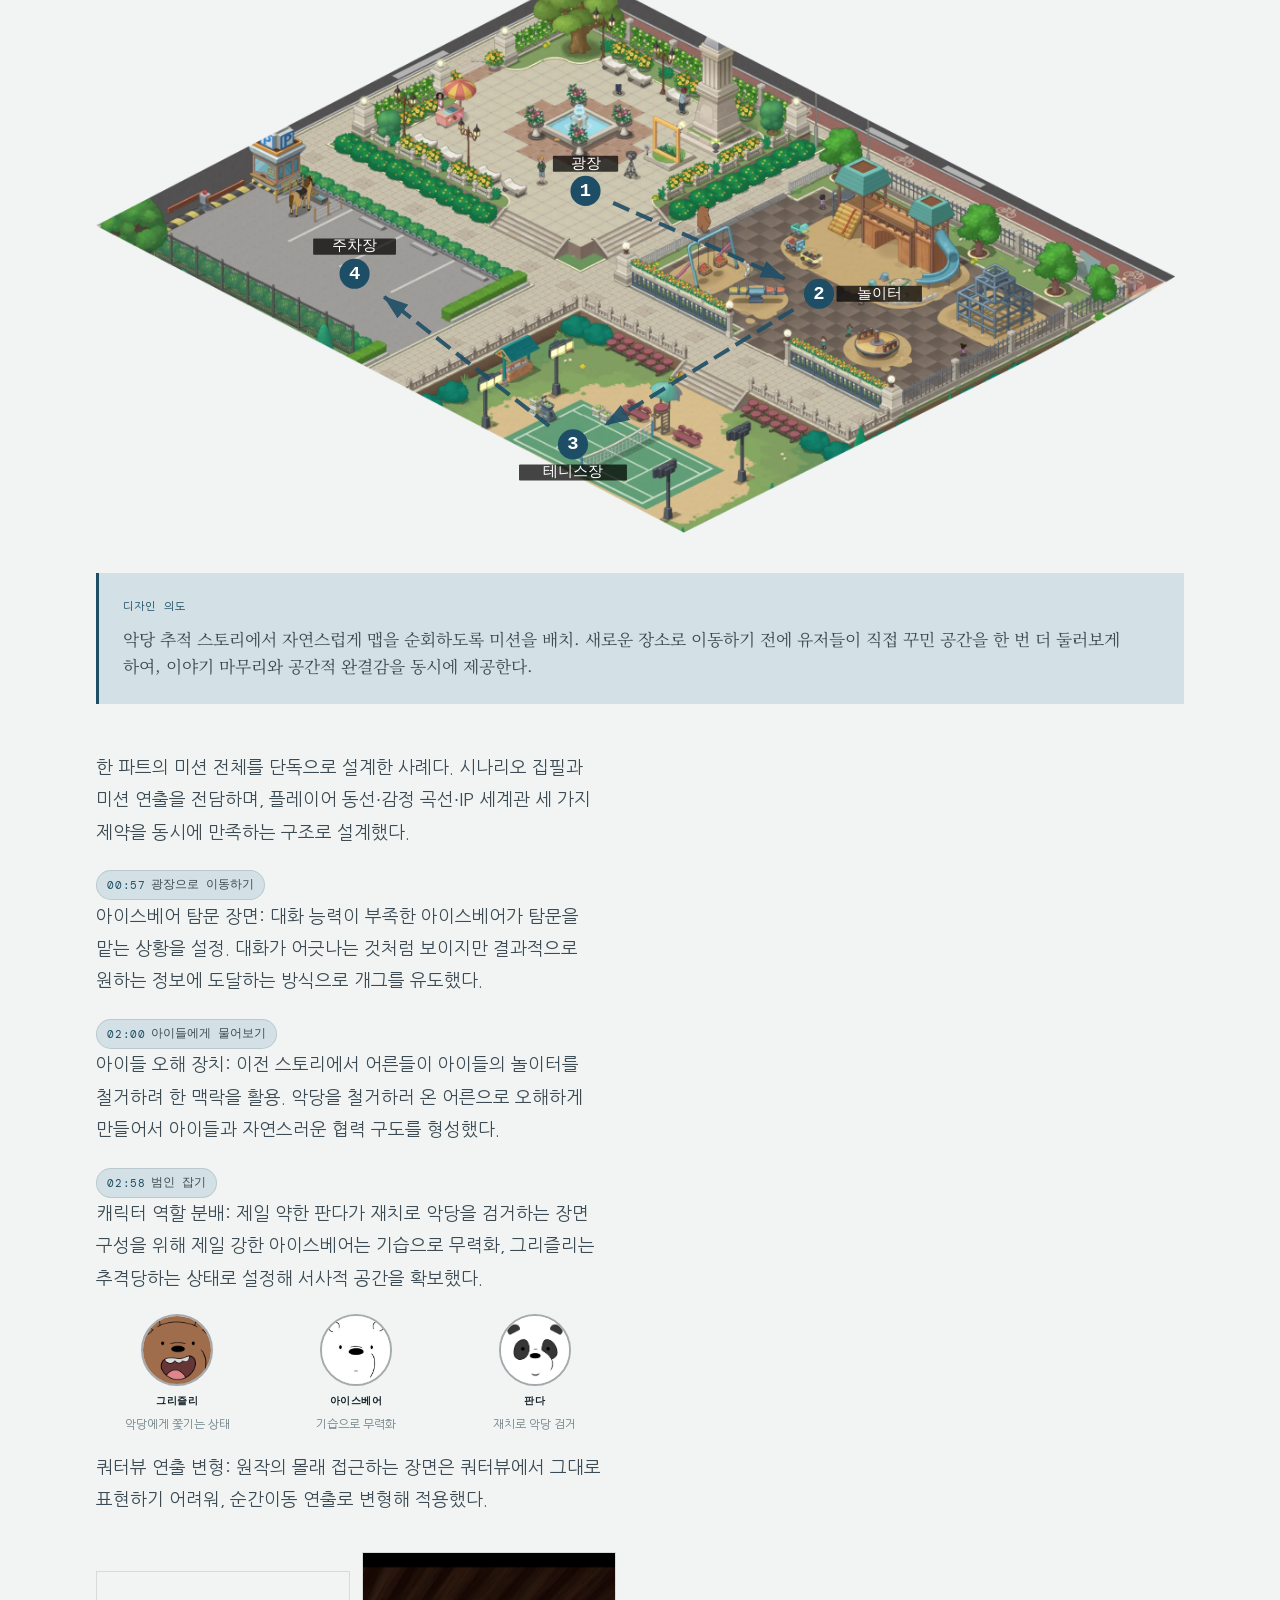
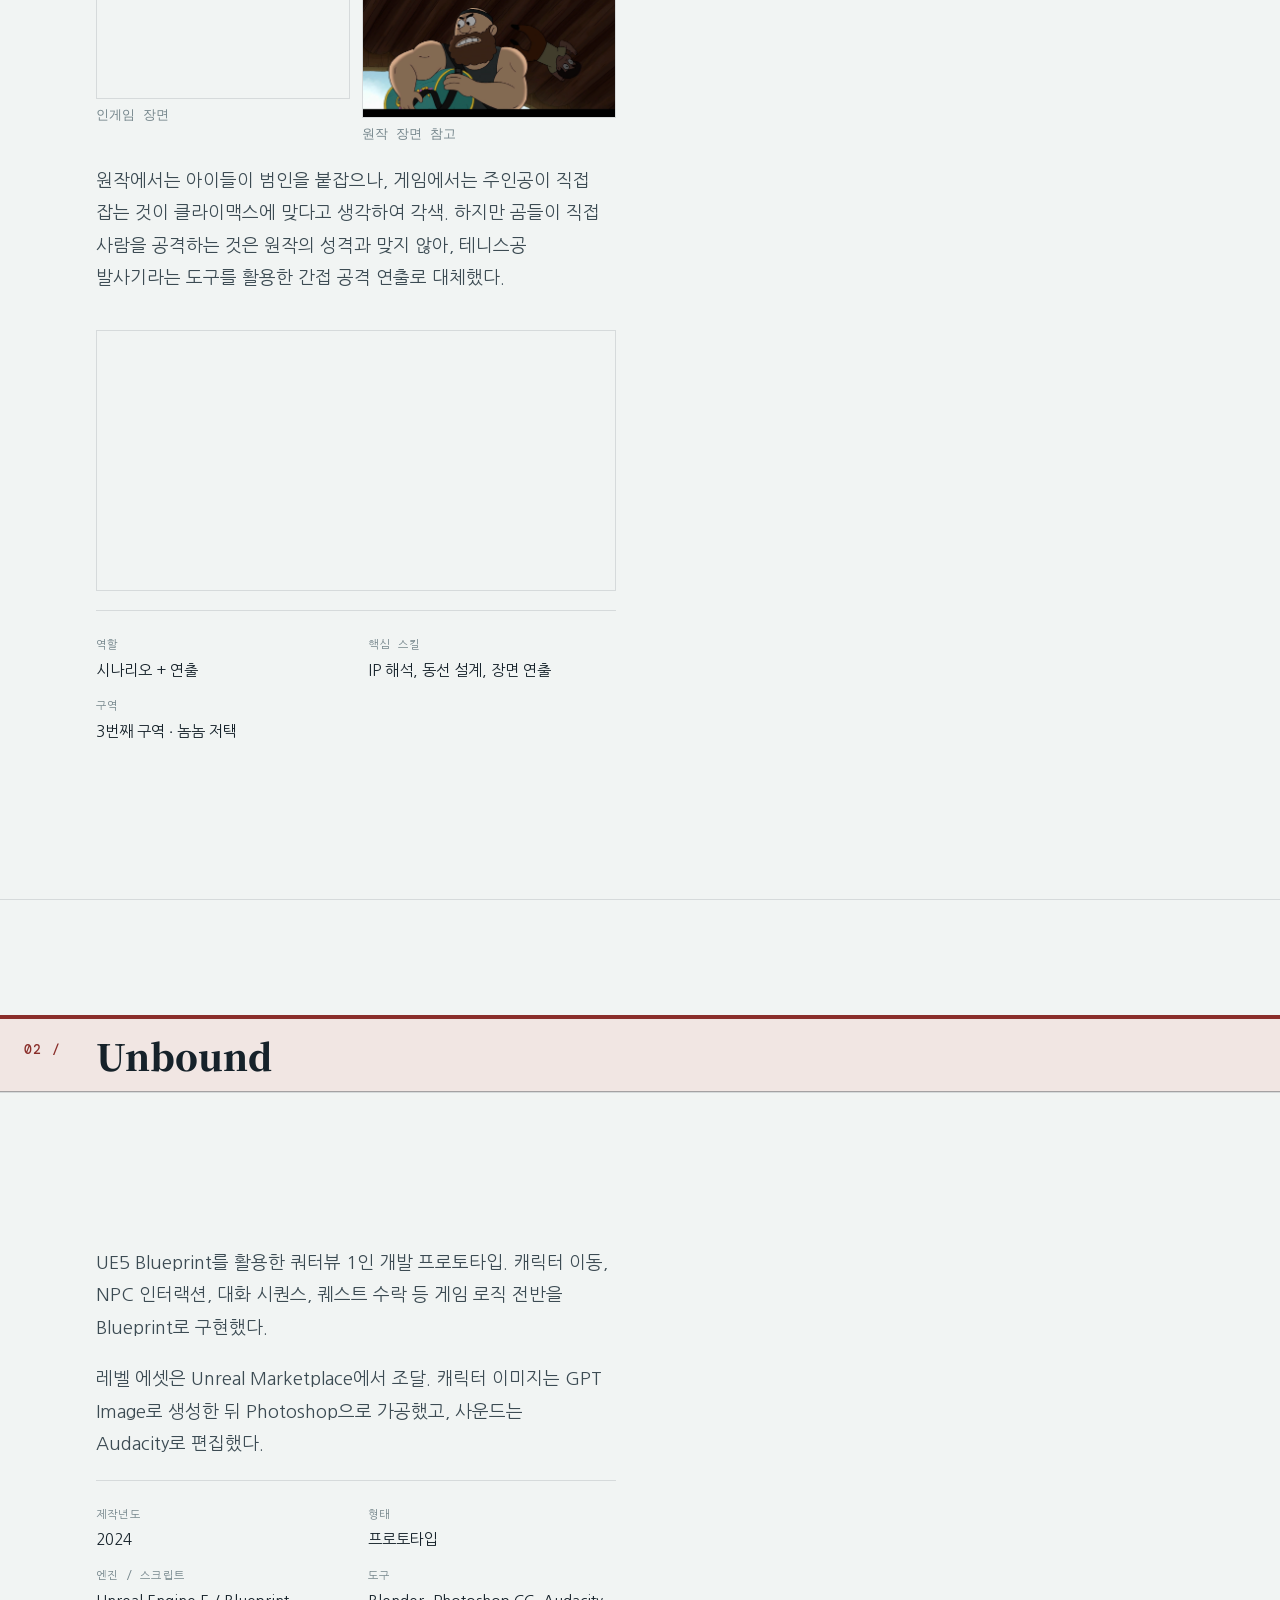
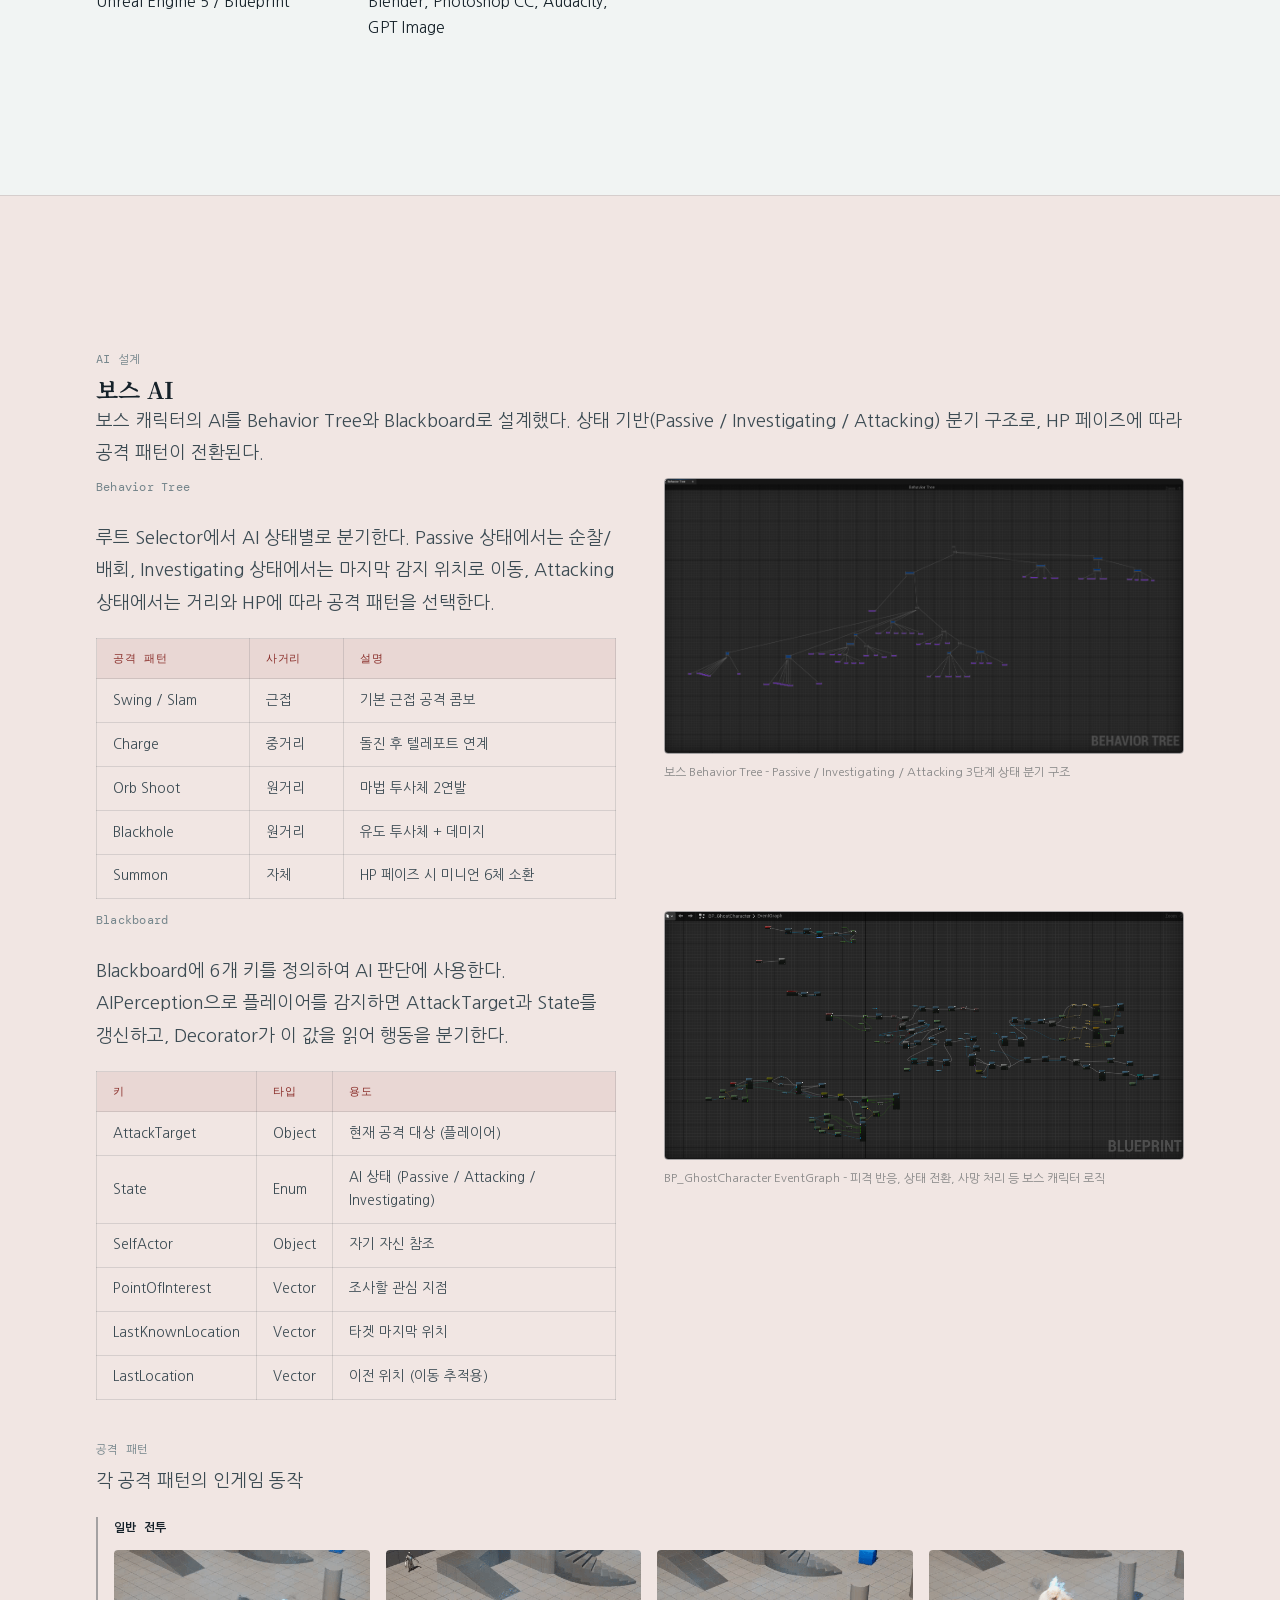
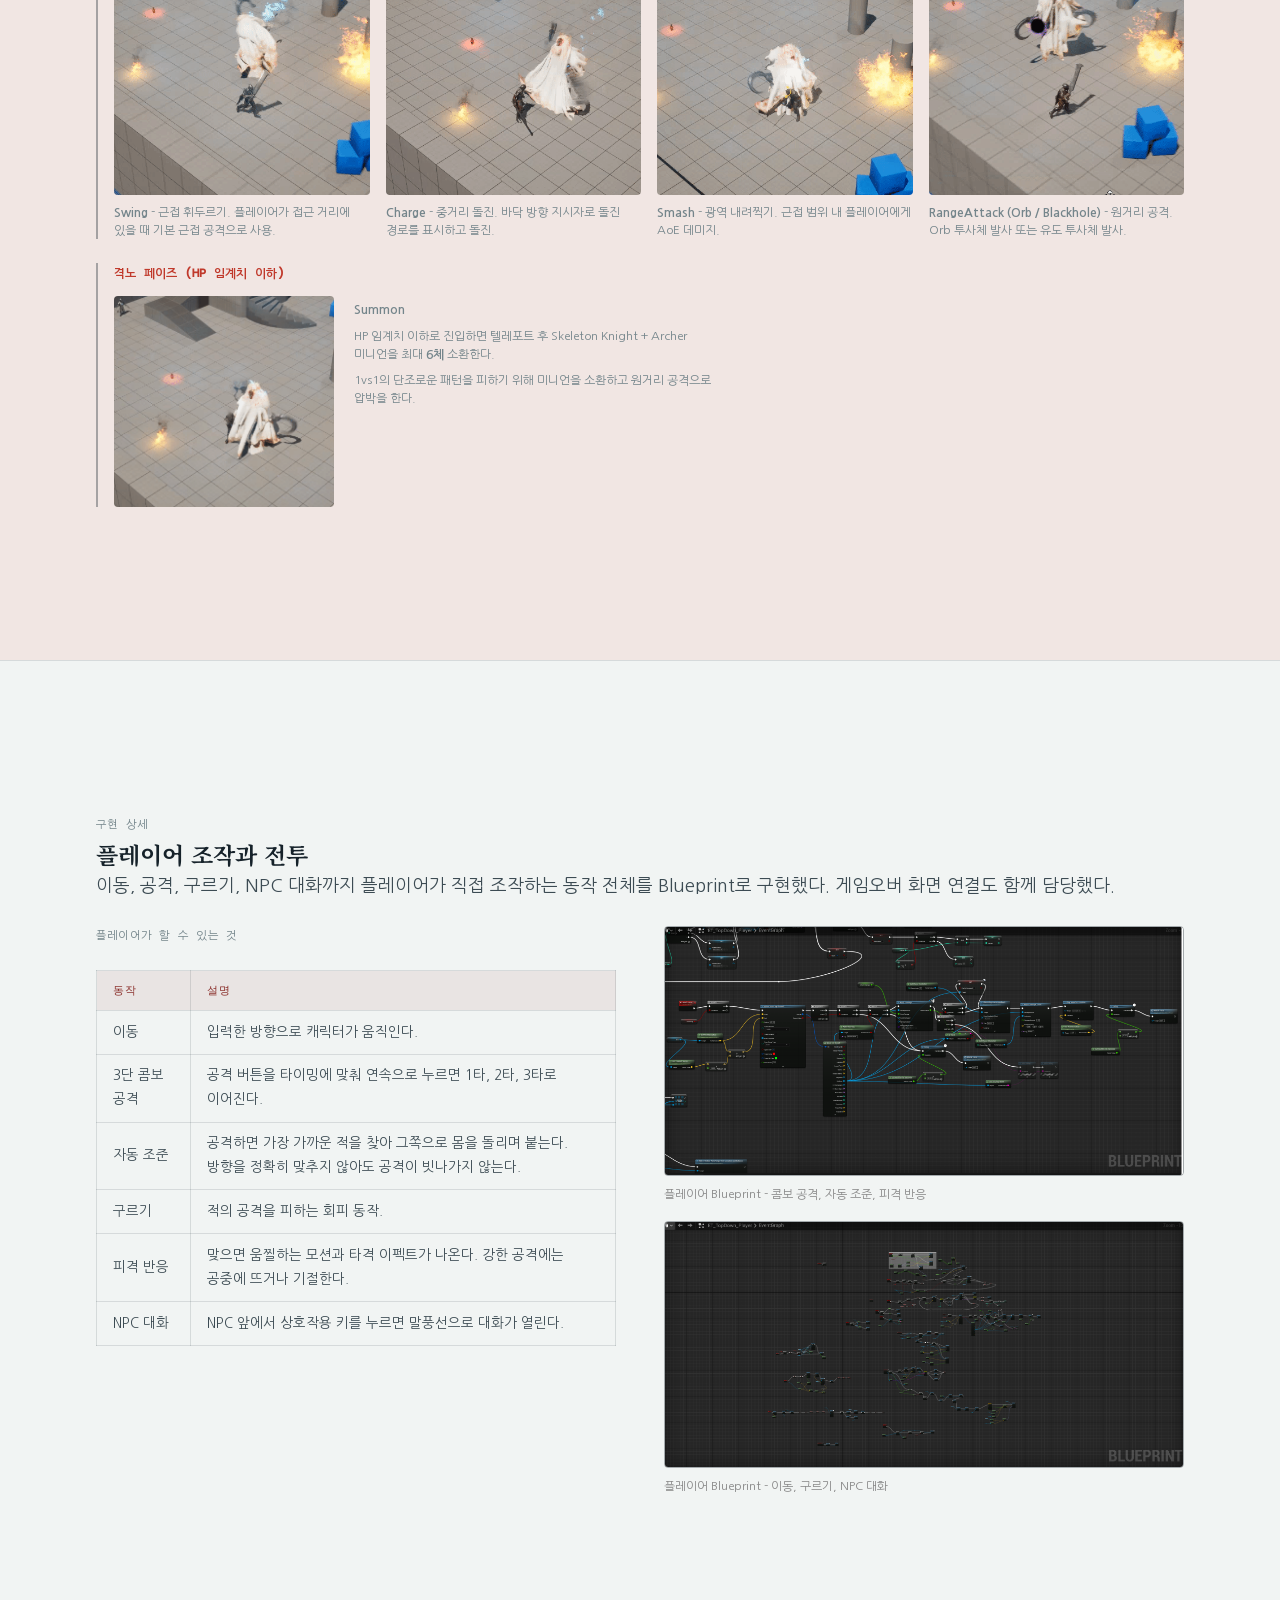
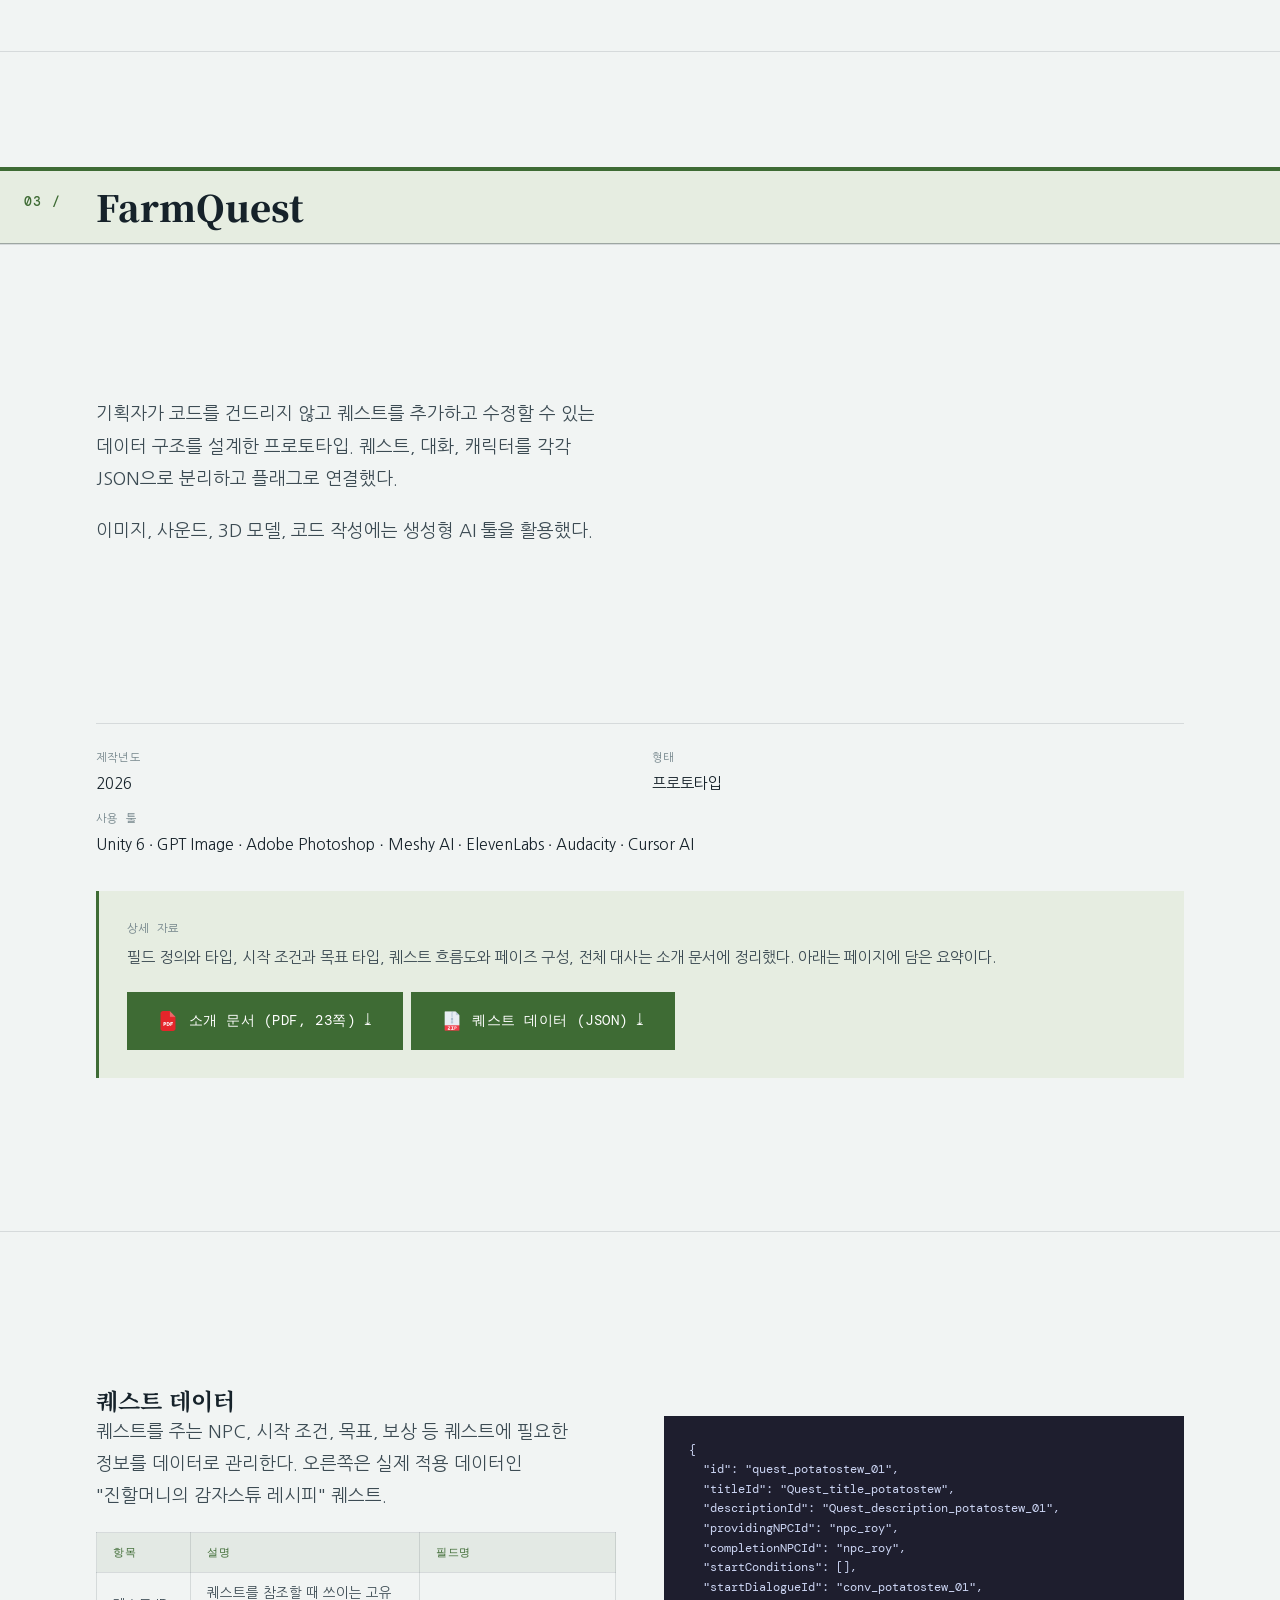
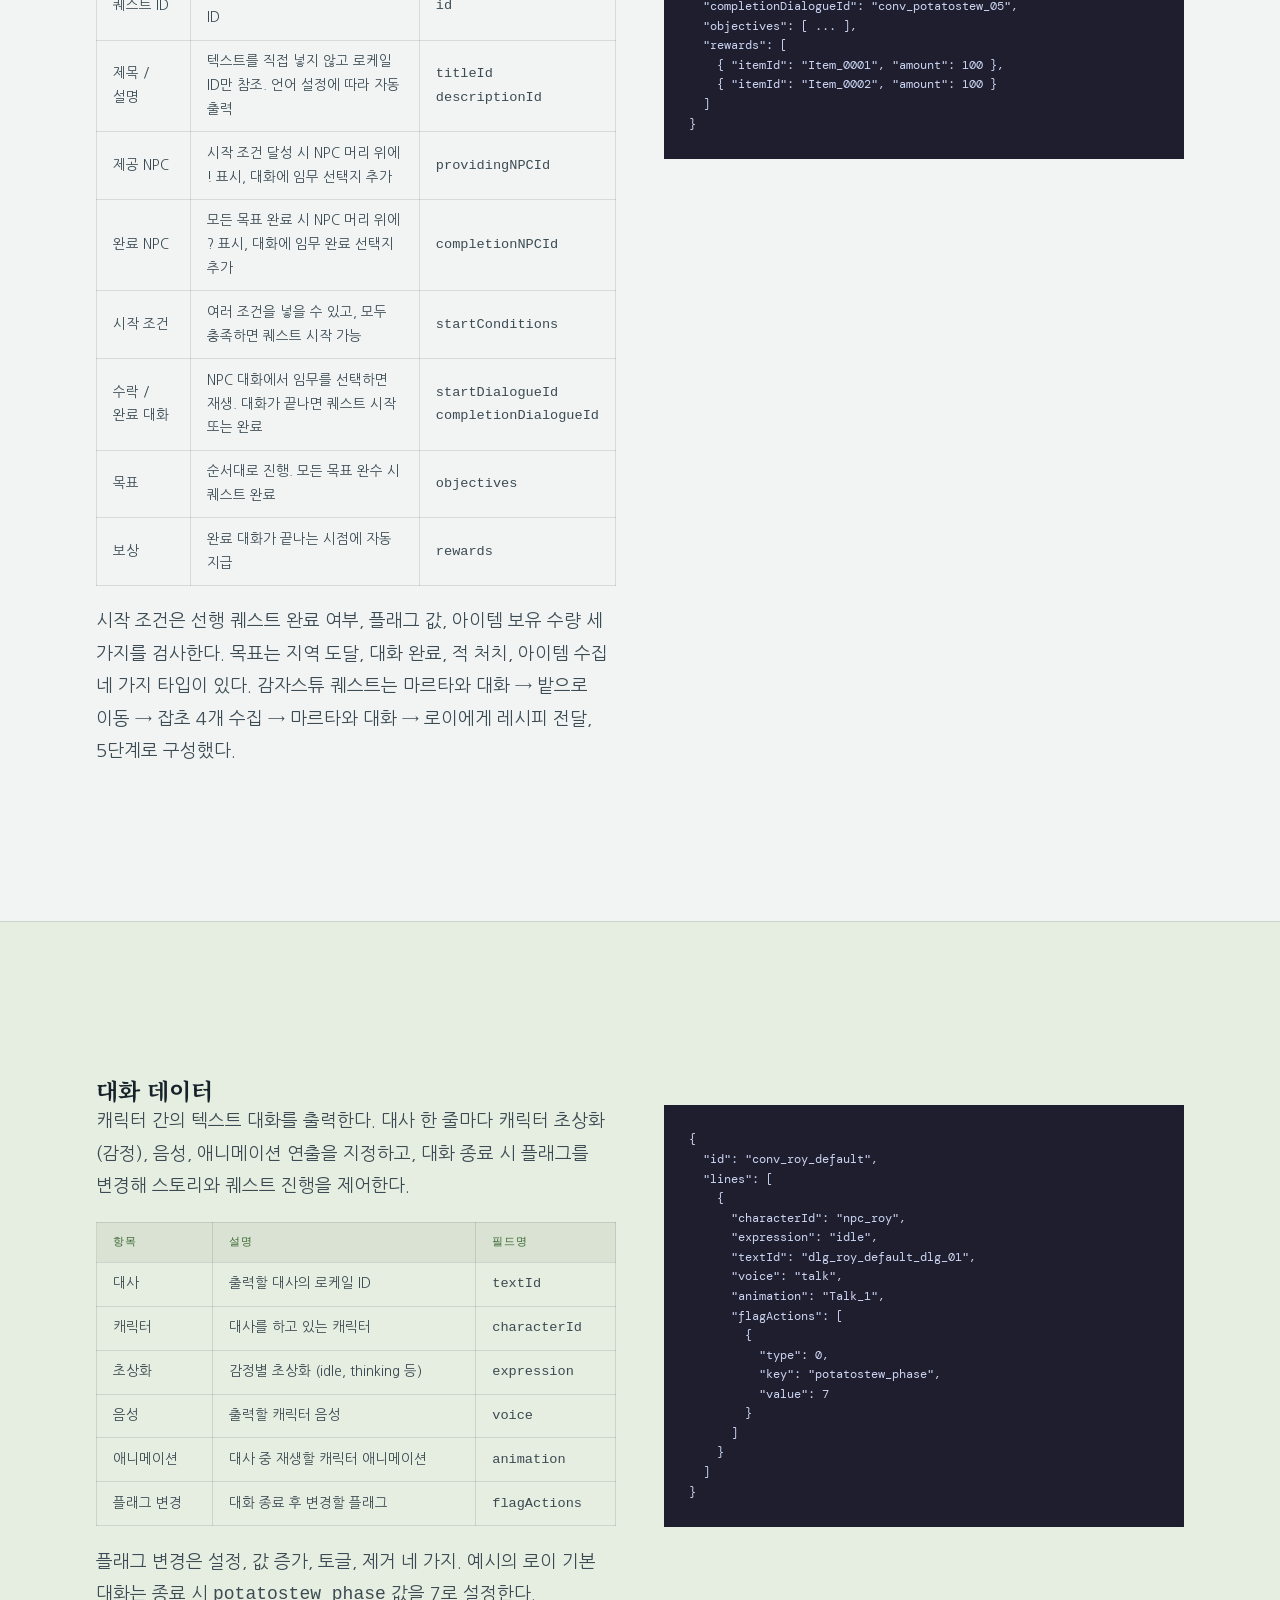
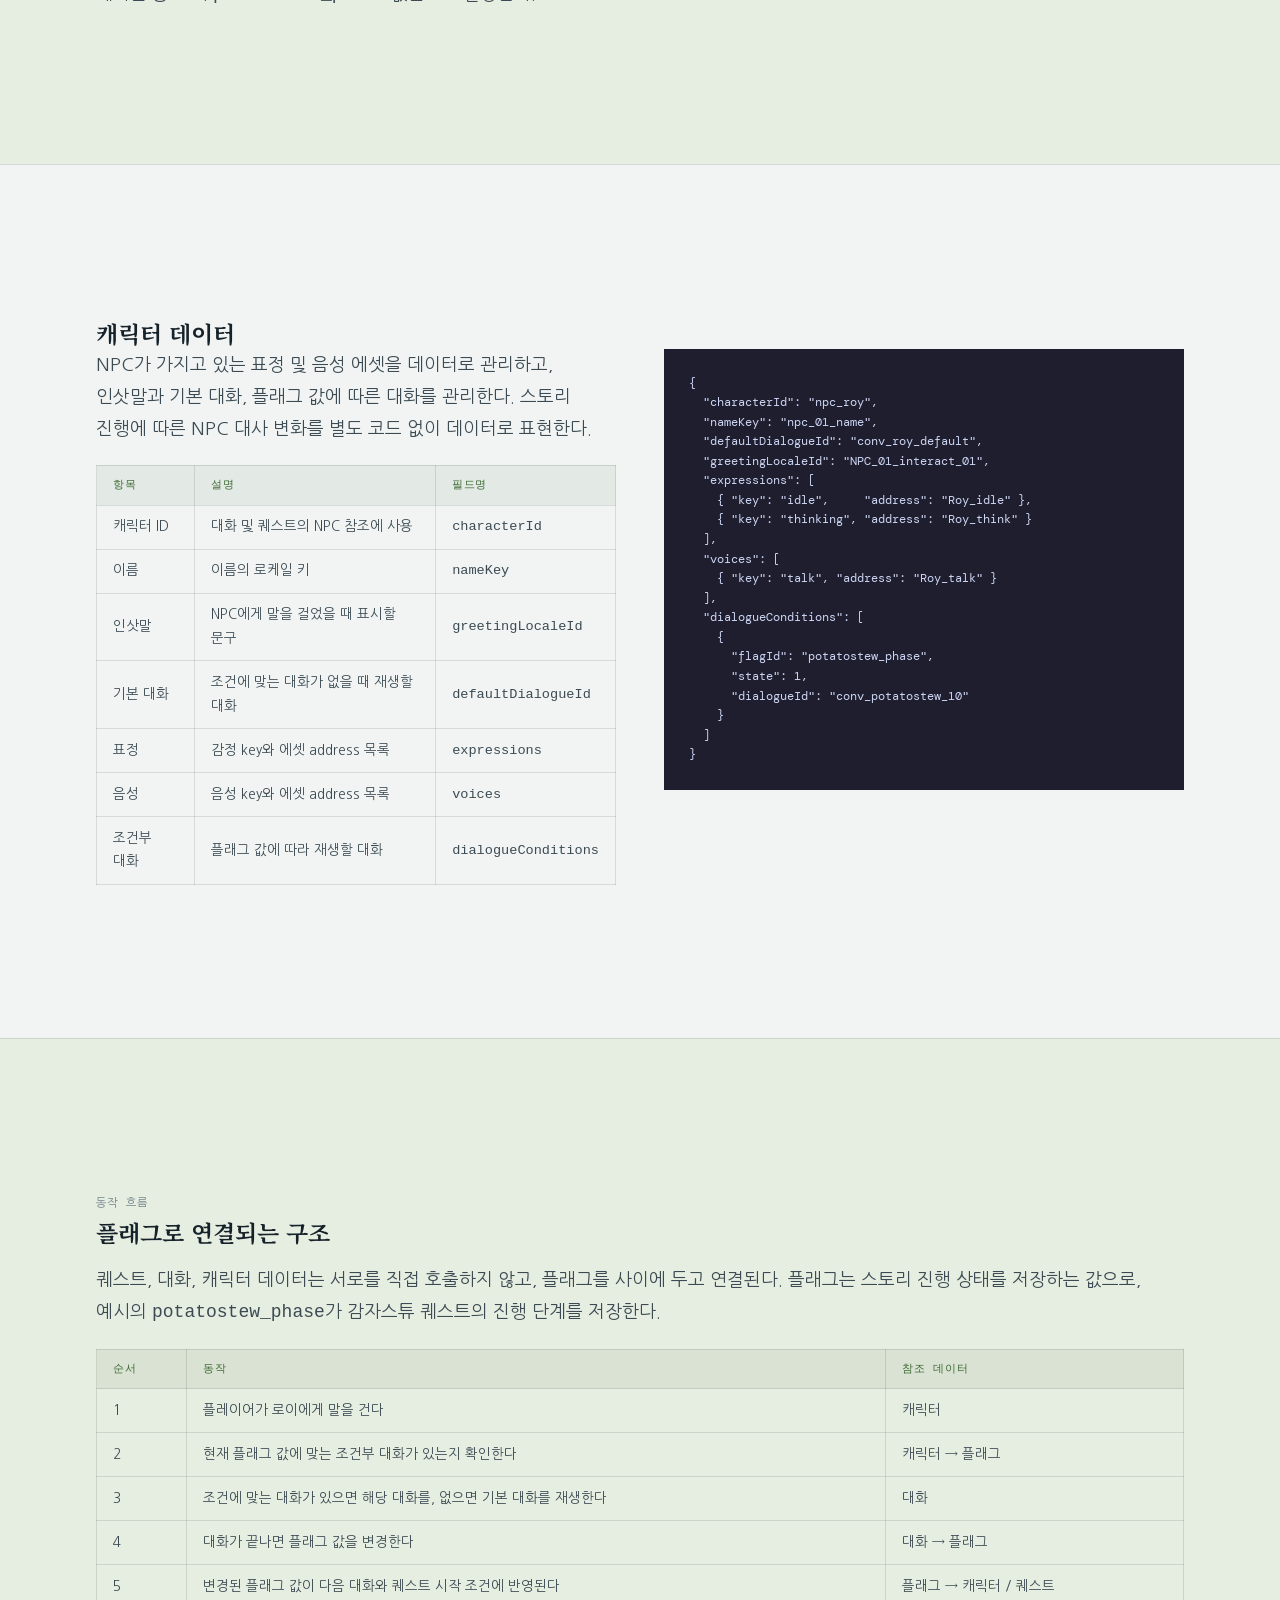
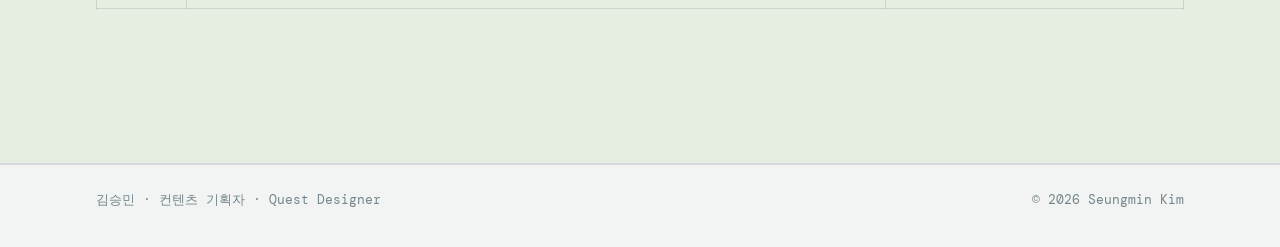
==== commit b72337bd: "asdsad" ====
--- a/works.html
+++ b/works.html
@@ -24,6 +24,7 @@
   <meta name="twitter:image" content="https://seungminkim.me/image/wbbthumbnail.webp">
   <link href="https://fonts.googleapis.com/css2?family=DM+Mono:wght@400;500&family=Noto+Serif+KR:wght@600;700;900&display=swap" rel="stylesheet">
   <link rel="stylesheet" href="styles.css">
+<<<<<<< Updated upstream
   <noscript><style>.reveal{opacity:1;transform:none}.hero-anim{opacity:1;transform:none;animation:none}</style></noscript>
   <script type="application/ld+json">
 {
@@ -60,6 +61,63 @@
     }
   ]
 }
+=======
+  <!-- Schema.org JSON-LD (Portfolio Projects Structured Data) -->
+  <script type="application/ld+json">
+  {
+    "@context": "https://schema.org",
+    "@type": "ItemList",
+    "itemListElement": [
+      {
+        "@type": "ListItem",
+        "position": 1,
+        "item": {
+          "@type": "VideoGame",
+          "name": "We Bare Bears the Puzzle (위 베어 베어스 더 퍼즐)",
+          "description": "글로벌 IP 기반 3Match 퍼즐 + 월드맵 꾸미기 및 어드벤처 게임. 월드맵 기획, Lua 스크립팅 미션 연출, 워너브라더스(WB) 검수 대응 및 3Match 퍼즐 레벨 밸런싱.",
+          "author": {
+            "@type": "Organization",
+            "name": "위메이드플레이 (전 선데이토즈)"
+          },
+          "contributor": {
+            "@type": "Person",
+            "name": "김승민",
+            "roleName": "컨텐츠 기획자 (시나리오, 미션 연출, 월드맵 기획, 레벨 디자인)"
+          },
+          "gamePlatform": ["iOS", "Android"]
+        }
+      },
+      {
+        "@type": "ListItem",
+        "position": 2,
+        "item": {
+          "@type": "VideoGame",
+          "name": "Unbound (언바운드)",
+          "description": "UE5 Blueprint 기반 쿼터뷰 액션 RPG 1인 개발 프로토타입. Behavior Tree 및 Blackboard 기반 보스 AI(GhostKing) 설계, 3단 콤보, 회피, 피격 반응 구현.",
+          "creator": {
+            "@type": "Person",
+            "name": "김승민"
+          },
+          "genre": ["Action RPG", "Quarter-view"]
+        }
+      },
+      {
+        "@type": "ListItem",
+        "position": 3,
+        "item": {
+          "@type": "VideoGame",
+          "name": "FarmQuest (팜퀘스트)",
+          "description": "기획자가 코드 수정 없이 퀘스트/대화/캐릭터를 제어할 수 있는 JSON 기반 데이터 주도형 아키텍처 프로토타입 (Unity 6). 생성형 AI 툴체인(Cursor, Meshy, ElevenLabs) 활용.",
+          "creator": {
+            "@type": "Person",
+            "name": "김승민"
+          },
+          "genre": ["Data-driven Quest Prototype"]
+        }
+      }
+    ]
+  }
+>>>>>>> Stashed changes
   </script>
 </head>
 <body>
